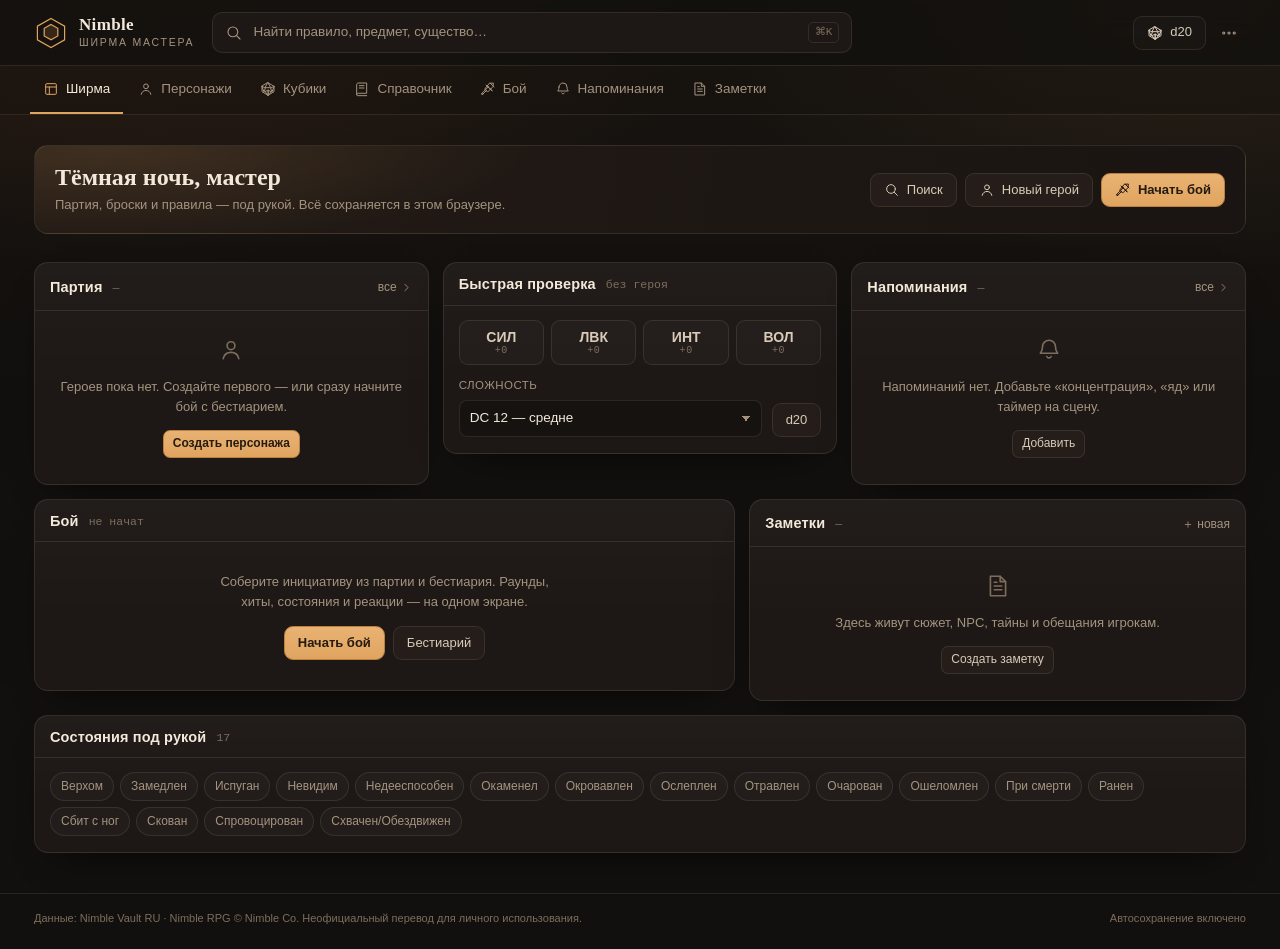
==== Nimble-Shirma.html @ 3bf415f1 "Ширма мастера Nimble: персонажи, кубики, справочник, бой, напоминания и заметки Справочник собран из" ====
<!DOCTYPE html>
<html lang="ru">
<head>
<meta charset="utf-8">
<meta name="viewport" content="width=device-width, initial-scale=1">
<title>Nimble — ширма мастера</title>
<meta name="description" content="Ширма мастера для Nimble RPG: персонажи, броски, справочник, бестиарий, трекер боя, напоминания и заметки.">
<style>:root {
  --bg: #12100e;
  --bg-2: #17130f;
  --panel: #1d1815;
  --panel-2: #241d19;
  --panel-3: #2b231e;
  --line: rgba(243, 223, 194, .10);
  --line-strong: rgba(243, 223, 194, .20);
  --ink: #f3e9da;
  --ink-2: #d9cbb8;
  --muted: #a4937f;
  --dim: #7d6d5c;
  --amber: #e0a45f;
  --amber-soft: #f0c38c;
  --amber-dim: rgba(224, 164, 95, .14);
  --ember: #c9683d;
  --green: #93b173;
  --red: #d96a5f;
  --blue: #83a9c9;
  --violet: #a990c9;
  --radius: 14px;
  --radius-sm: 9px;
  --shadow: 0 18px 40px -24px rgba(0, 0, 0, .9);
  --serif: "Iowan Old Style", "Palatino Linotype", Palatino, Georgia, "Times New Roman", serif;
  --sans: -apple-system, BlinkMacSystemFont, "Segoe UI", Roboto, "Helvetica Neue", Arial, sans-serif;
  --mono: "SF Mono", ui-monospace, Menlo, Consolas, monospace;
}

* { box-sizing: border-box; }
[hidden] { display: none !important; }
html { color-scheme: dark; }
body {
  margin: 0;
  min-height: 100vh;
  background:
    radial-gradient(1100px 600px at 12% -10%, rgba(201, 104, 61, .16), transparent 60%),
    radial-gradient(900px 500px at 92% 0%, rgba(224, 164, 95, .10), transparent 55%),
    linear-gradient(180deg, var(--bg-2), var(--bg) 40%);
  color: var(--ink);
  font: 15px/1.55 var(--sans);
  -webkit-font-smoothing: antialiased;
}
body::before {
  content: "";
  position: fixed;
  inset: 0;
  pointer-events: none;
  opacity: .35;
  background-image:
    repeating-linear-gradient(0deg, rgba(255, 255, 255, .014) 0 1px, transparent 1px 3px),
    repeating-linear-gradient(90deg, rgba(255, 255, 255, .010) 0 1px, transparent 1px 4px);
  z-index: 0;
}
.sprite { position: absolute; width: 0; height: 0; overflow: hidden; }
.ico { width: 18px; height: 18px; fill: none; stroke: currentColor; stroke-width: 1.5; stroke-linecap: round; stroke-linejoin: round; flex: 0 0 auto; }
svg.sprite { display: none; }

button, input, select, textarea { font: inherit; color: inherit; }
button { cursor: pointer; }
a { color: var(--amber-soft); }
::selection { background: rgba(224, 164, 95, .30); }
:focus-visible { outline: 2px solid var(--amber); outline-offset: 2px; }

.app { position: relative; z-index: 1; min-height: 100vh; display: flex; flex-direction: column; }

/* ---------- Top bar ---------- */
.topbar {
  position: sticky; top: 0; z-index: 40;
  display: flex; align-items: center; gap: 18px;
  padding: 12px clamp(14px, 3vw, 34px);
  background: rgba(18, 16, 14, .82);
  border-bottom: 1px solid var(--line);
  backdrop-filter: blur(14px);
}
.brand { display: flex; align-items: center; gap: 11px; min-width: 0; }
.brand-mark { width: 34px; height: 34px; color: var(--amber); flex: 0 0 auto; }
.brand-mark svg { width: 100%; height: 100%; fill: none; stroke: currentColor; stroke-width: 1.4; }
.brand-mark svg path:last-child { fill: rgba(224, 164, 95, .16); }
.brand-text { display: flex; flex-direction: column; line-height: 1.1; }
.brand-text strong { font: 600 17px/1 var(--serif); letter-spacing: .02em; }
.brand-text em { font-style: normal; font-size: 10.5px; letter-spacing: .17em; text-transform: uppercase; color: var(--muted); margin-top: 4px; }

.search-trigger {
  display: flex; align-items: center; gap: 10px;
  flex: 1 1 420px; max-width: 640px;
  padding: 9px 12px;
  background: var(--panel); border: 1px solid var(--line); border-radius: 10px;
  color: var(--muted); text-align: left;
  transition: border-color .16s, background .16s;
}
.search-trigger:hover { border-color: var(--line-strong); background: var(--panel-2); color: var(--ink-2); }
.search-trigger span { flex: 1; overflow: hidden; text-overflow: ellipsis; white-space: nowrap; font-size: 13.5px; }
.search-trigger kbd, .palette-input kbd {
  font: 11px/1 var(--mono); color: var(--dim);
  border: 1px solid var(--line); border-radius: 5px; padding: 4px 6px;
}
.top-actions { display: flex; align-items: center; gap: 6px; margin-left: auto; }

/* ---------- Tabs ---------- */
.tabs {
  display: flex; gap: 2px;
  padding: 0 clamp(10px, 3vw, 30px);
  border-bottom: 1px solid var(--line);
  background: rgba(23, 19, 15, .5);
  overflow-x: auto;
  scrollbar-width: none;
}
.tabs::-webkit-scrollbar { display: none; }
.tab {
  position: relative;
  display: inline-flex; align-items: center; gap: 7px;
  padding: 13px 13px 12px;
  background: none; border: 0; border-bottom: 2px solid transparent;
  color: var(--muted); font-size: 13.5px; white-space: nowrap;
}
.tab .ico { width: 16px; height: 16px; }
.tab:hover { color: var(--ink-2); }
.tab.is-active { color: var(--ink); border-bottom-color: var(--amber); }
.tab.is-active .ico { color: var(--amber); }
.tab-badge {
  min-width: 17px; height: 17px; padding: 0 5px;
  display: inline-grid; place-items: center;
  font: 10.5px/1 var(--mono); color: #22180f;
  background: var(--amber); border-radius: 999px;
}

/* ---------- Layout ---------- */
.view { flex: 1; width: 100%; max-width: 1480px; margin: 0 auto; padding: clamp(16px, 2.4vw, 30px) clamp(14px, 3vw, 34px) 40px; }
.page-head { display: flex; align-items: flex-end; gap: 18px; margin: 0 0 20px; flex-wrap: wrap; }
.page-head .eyebrow { font: 11px/1 var(--mono); letter-spacing: .16em; text-transform: uppercase; color: var(--amber); margin: 0 0 7px; }
.page-title { font: 600 clamp(24px, 3vw, 33px)/1.05 var(--serif); margin: 0; letter-spacing: -.01em; }
.page-sub { margin: 7px 0 0; color: var(--muted); font-size: 13.5px; max-width: 70ch; }
.head-actions { display: flex; gap: 8px; margin-left: auto; flex-wrap: wrap; }

.grid { display: grid; gap: 14px; }
.grid-12 { grid-template-columns: repeat(12, minmax(0, 1fr)); }
.col-3 { grid-column: span 3; }
.col-4 { grid-column: span 4; }
.col-5 { grid-column: span 5; }
.col-6 { grid-column: span 6; }
.col-7 { grid-column: span 7; }
.col-8 { grid-column: span 8; }
.col-12 { grid-column: span 12; }

.card {
  background: linear-gradient(180deg, rgba(255, 255, 255, .018), transparent 60%), var(--panel);
  border: 1px solid var(--line);
  border-radius: var(--radius);
  box-shadow: var(--shadow);
  min-width: 0;
}
.card-head { display: flex; align-items: center; gap: 10px; padding: 13px 15px 11px; border-bottom: 1px solid var(--line); }
.card-head h2, .card-head h3 { font: 600 14.5px/1.2 var(--sans); margin: 0; letter-spacing: .01em; }
.card-head .count { font: 11.5px/1 var(--mono); color: var(--dim); }
.card-body { padding: 14px 15px 16px; }
.card-link { margin-left: auto; background: none; border: 0; color: var(--muted); font-size: 12px; display: inline-flex; align-items: center; gap: 3px; padding: 2px 0; }
.card-link:hover { color: var(--amber); }
.card-link .ico { width: 13px; height: 13px; }
.card-flush .card-body { padding: 0; }

/* ---------- Buttons ---------- */
.btn {
  display: inline-flex; align-items: center; justify-content: center; gap: 7px;
  min-height: 34px; padding: 0 13px;
  background: var(--panel-2); border: 1px solid var(--line); border-radius: 9px;
  color: var(--ink-2); font-size: 13px; font-weight: 500;
  transition: background .15s, border-color .15s, color .15s, transform .08s;
}
.btn:hover { background: var(--panel-3); border-color: var(--line-strong); color: var(--ink); }
.btn:active { transform: translateY(1px); }
.btn .ico { width: 16px; height: 16px; }
.btn-primary { background: linear-gradient(180deg, #e9b273, var(--amber)); border-color: #b8813f; color: #241a10; font-weight: 600; }
.btn-primary:hover { background: linear-gradient(180deg, #f2c089, #e5aa65); color: #1d140c; }
.btn-ghost { background: transparent; }
.btn-quiet { background: rgba(255, 255, 255, .02); }
.btn-danger { color: #f0b3ad; border-color: rgba(217, 106, 95, .35); }
.btn-danger:hover { background: rgba(217, 106, 95, .12); }
.btn-sm { min-height: 28px; padding: 0 9px; font-size: 12px; border-radius: 7px; }
.btn-lg { min-height: 40px; padding: 0 18px; font-size: 14px; }
.icon-btn {
  width: 34px; height: 34px; display: inline-grid; place-items: center;
  background: transparent; border: 1px solid transparent; border-radius: 9px; color: var(--muted);
}
.icon-btn:hover { background: var(--panel-2); border-color: var(--line); color: var(--ink); }
.icon-btn.sm { width: 27px; height: 27px; }
.icon-btn.sm .ico { width: 14px; height: 14px; }
.icon-btn.danger:hover { color: var(--red); border-color: rgba(217, 106, 95, .3); }

/* ---------- Chips, tags ---------- */
.chips { display: flex; flex-wrap: wrap; gap: 6px; }
.chip {
  display: inline-flex; align-items: center; gap: 6px;
  min-height: 29px; padding: 0 10px;
  background: rgba(255, 255, 255, .022); border: 1px solid var(--line); border-radius: 999px;
  color: var(--muted); font-size: 12px; white-space: nowrap;
}
.chip:hover { color: var(--ink); border-color: var(--line-strong); }
.chip.is-active { background: var(--amber-dim); border-color: rgba(224, 164, 95, .45); color: var(--amber-soft); }
.chip .n { font: 10.5px/1 var(--mono); color: var(--dim); }
.chip.is-active .n { color: var(--amber); }
.tag {
  display: inline-flex; align-items: center; gap: 5px;
  padding: 2px 7px; border-radius: 6px;
  background: rgba(255, 255, 255, .035);
  border: 1px solid var(--line);
  font-size: 11px; color: var(--muted); white-space: nowrap;
}
.tag.amber { color: var(--amber-soft); border-color: rgba(224, 164, 95, .3); background: var(--amber-dim); }
.tag.red { color: #efb0a9; border-color: rgba(217, 106, 95, .3); background: rgba(217, 106, 95, .10); }
.tag.green { color: #c1d9a8; border-color: rgba(147, 177, 115, .3); background: rgba(147, 177, 115, .10); }
.tag.blue { color: #b0cbe2; border-color: rgba(131, 169, 201, .3); background: rgba(131, 169, 201, .10); }
.tag.violet { color: #cebde4; border-color: rgba(169, 144, 201, .3); background: rgba(169, 144, 201, .10); }

/* ---------- Forms ---------- */
.field { display: flex; flex-direction: column; gap: 5px; min-width: 0; }
.field > label, .field-label { font-size: 11.5px; letter-spacing: .04em; text-transform: uppercase; color: var(--muted); }
.input, input[type="text"], input[type="search"], input[type="number"], input[type="datetime-local"], select, textarea {
  width: 100%; min-height: 36px; padding: 7px 10px;
  background: rgba(0, 0, 0, .22); border: 1px solid var(--line); border-radius: 8px;
  color: var(--ink); font-size: 13.5px;
  transition: border-color .15s, background .15s;
}
textarea { min-height: 90px; resize: vertical; line-height: 1.5; }
input:hover, select:hover, textarea:hover { border-color: var(--line-strong); }
input:focus, select:focus, textarea:focus { outline: none; border-color: rgba(224, 164, 95, .55); background: rgba(0, 0, 0, .3); }
select { appearance: none; background-image: linear-gradient(45deg, transparent 50%, var(--muted) 50%), linear-gradient(135deg, var(--muted) 50%, transparent 50%); background-position: calc(100% - 15px) 15px, calc(100% - 10px) 15px; background-size: 5px 5px; background-repeat: no-repeat; padding-right: 28px; }
.field-row { display: flex; gap: 10px; flex-wrap: wrap; }
.field-row > .field { flex: 1 1 130px; }
.hint { font-size: 11.5px; color: var(--dim); margin: 4px 0 0; }
.check { display: inline-flex; align-items: center; gap: 8px; font-size: 13px; color: var(--ink-2); }
input[type="checkbox"] { width: 15px; height: 15px; accent-color: var(--amber); }
input[type="radio"] { accent-color: var(--amber); }

.searchbar { position: relative; display: flex; align-items: center; }
.searchbar .ico { position: absolute; left: 11px; color: var(--dim); width: 16px; height: 16px; pointer-events: none; }
.searchbar input { padding-left: 35px; }
.searchbar .clear { position: absolute; right: 6px; }

/* ---------- Dashboard ---------- */
.hero {
  position: relative; overflow: hidden;
  display: flex; align-items: center; gap: 20px; flex-wrap: wrap;
  padding: 18px 20px; margin-bottom: 14px;
  border: 1px solid var(--line); border-radius: var(--radius);
  background:
    radial-gradient(600px 140px at 6% 0%, rgba(224, 164, 95, .16), transparent 70%),
    linear-gradient(100deg, #221a15, #1a1512);
}
.hero h1 { font: 600 24px/1.1 var(--serif); margin: 0; }
.hero p { margin: 5px 0 0; color: var(--muted); font-size: 13px; }
.hero-actions { margin-left: auto; display: flex; gap: 8px; flex-wrap: wrap; }

.party-row { display: flex; align-items: center; gap: 11px; padding: 10px 15px; border-bottom: 1px solid var(--line); }
.party-row:last-child { border-bottom: 0; }
.avatar {
  width: 34px; height: 34px; flex: 0 0 auto; border-radius: 50%;
  display: grid; place-items: center;
  background: var(--panel-3); border: 1px solid var(--line);
  font: 600 13px/1 var(--serif); color: var(--amber-soft);
}
.party-main { flex: 1; min-width: 0; }
.party-name { display: flex; align-items: baseline; gap: 8px; font-size: 13.5px; }
.party-name b { font-weight: 600; overflow: hidden; text-overflow: ellipsis; white-space: nowrap; }
.party-name span { color: var(--dim); font-size: 11.5px; white-space: nowrap; }
.party-stats { display: flex; gap: 10px; align-items: center; margin-top: 5px; font: 11px/1 var(--mono); color: var(--muted); }
.hp-bar { position: relative; height: 6px; border-radius: 99px; background: rgba(255, 255, 255, .07); overflow: hidden; margin-top: 6px; }
.hp-fill { position: absolute; inset: 0 auto 0 0; background: linear-gradient(90deg, #7d9c5d, #a6c47f); border-radius: 99px; transition: width .3s; }
.hp-fill.warn { background: linear-gradient(90deg, #c08a3f, #e0a45f); }
.hp-fill.crit { background: linear-gradient(90deg, #a94b42, #d96a5f); }
.hp-fill.mana { background: linear-gradient(90deg, #4f7396, #83a9c9); }

.quick-rolls { display: grid; grid-template-columns: repeat(4, 1fr); gap: 7px; }
.qroll {
  display: flex; flex-direction: column; align-items: center; gap: 2px;
  padding: 9px 5px 8px; border-radius: 9px;
  background: rgba(255, 255, 255, .025); border: 1px solid var(--line);
  color: var(--ink-2);
}
.qroll:hover { border-color: rgba(224, 164, 95, .45); background: var(--amber-dim); color: var(--ink); }
.qroll b { font: 600 14px/1 var(--sans); }
.qroll span { font: 10px/1 var(--mono); color: var(--dim); letter-spacing: .06em; }

.dash-list { display: flex; flex-direction: column; }
.dash-item { display: flex; gap: 10px; align-items: flex-start; padding: 9px 15px; border-bottom: 1px solid var(--line); font-size: 13px; }
.dash-item:last-child { border-bottom: 0; }
.dash-item .dot { width: 5px; height: 5px; border-radius: 50%; background: var(--amber); margin-top: 8px; flex: 0 0 auto; }
.dash-item time { margin-left: auto; color: var(--dim); font: 10.5px/1.6 var(--mono); white-space: nowrap; }

/* ---------- Empty state ---------- */
.empty { text-align: center; padding: 26px 18px; color: var(--muted); }
.empty .ico { width: 26px; height: 26px; color: var(--dim); margin-bottom: 8px; }
.empty p { margin: 0 0 10px; font-size: 13px; }
.empty .btn { margin-top: 2px; }

/* ---------- Character cards ---------- */
.char-grid { display: grid; grid-template-columns: repeat(auto-fill, minmax(290px, 1fr)); gap: 14px; }
.char-card { position: relative; padding: 15px; }
.char-card .top { display: flex; gap: 11px; align-items: flex-start; }
.char-card h3 { margin: 0; font: 600 17px/1.15 var(--serif); }
.char-card .meta { color: var(--muted); font-size: 12px; margin-top: 3px; }
.char-card .res { display: flex; gap: 14px; margin-top: 12px; font-size: 11.5px; color: var(--muted); }
.char-card .res b { font: 600 15px/1 var(--mono); color: var(--ink); }
.char-card .char-note { margin: 9px 0 0; color: var(--dim); font-size: 11.5px; overflow: hidden; text-overflow: ellipsis; white-space: nowrap; }
.char-actions { display: flex; gap: 6px; margin-top: 12px; }

.stat-grid { display: grid; grid-template-columns: repeat(4, 1fr); gap: 8px; }
.stat {
  position: relative; padding: 9px 8px 8px; border-radius: 10px; text-align: center;
  background: rgba(255, 255, 255, .022); border: 1px solid var(--line);
}
.stat .k { font: 10.5px/1 var(--mono); letter-spacing: .1em; color: var(--dim); }
.stat .v { font: 600 21px/1.15 var(--mono); color: var(--ink); margin: 3px 0 2px; }
.stat .roll { font-size: 10px; color: var(--dim); }
button.stat { cursor: pointer; width: 100%; }
button.stat:hover { border-color: rgba(224, 164, 95, .45); background: var(--amber-dim); }

.sheet-grid { display: grid; grid-template-columns: 1.05fr .95fr; gap: 14px; align-items: start; }
.sheet-block { margin-bottom: 12px; }
.sheet-block:last-child { margin-bottom: 0; }
.sheet-h { display: flex; align-items: center; gap: 8px; margin: 0 0 8px; font: 600 13px/1.2 var(--sans); color: var(--ink-2); }
.sheet-h .line { flex: 1; height: 1px; background: var(--line); }

.skill-line { display: flex; align-items: center; gap: 8px; padding: 6px 8px; border-radius: 7px; font-size: 12.5px; }
.skill-line:hover { background: rgba(255, 255, 255, .03); }
.skill-line .nm { flex: 1; }
.skill-line .st { font: 10.5px/1 var(--mono); color: var(--dim); }
.skill-line .pts { font: 12px/1 var(--mono); color: var(--amber-soft); min-width: 18px; text-align: right; }
.skill-line button { background: none; border: 0; color: var(--muted); font-size: 12px; padding: 3px 5px; }

.track { display: flex; align-items: center; gap: 5px; }
.track .box { flex: 1; display: flex; gap: 4px; }
.pip { flex: 1; height: 22px; border-radius: 5px; border: 1px solid var(--line); background: rgba(255, 255, 255, .025); }
.pip.on { background: linear-gradient(180deg, #c98852, #a8663a); border-color: #8f542f; }
.pip.wound.on { background: linear-gradient(180deg, #d96a5f, #a94b42); border-color: #8c3b34; }
.pip.mana.on { background: linear-gradient(180deg, #83a9c9, #4f7396); border-color: #3e6280; }

.hp-edit { display: flex; align-items: center; gap: 6px; }
.hp-edit input { width: 74px; text-align: center; font-family: var(--mono); }
.hp-big { font: 600 30px/1 var(--mono); letter-spacing: -.02em; }
.hp-big small { font-size: 13px; color: var(--dim); }

.weapon-line { display: flex; align-items: center; gap: 8px; padding: 7px 0; border-bottom: 1px solid var(--line); font-size: 12.5px; }
.weapon-line:last-child { border-bottom: 0; }
.weapon-line .dmg { font: 12px/1 var(--mono); color: var(--amber-soft); white-space: nowrap; }
.weapon-line .nm { flex: 1; min-width: 0; overflow: hidden; text-overflow: ellipsis; white-space: nowrap; }

/* ---------- Dice ---------- */
.dice-layout { display: grid; grid-template-columns: 1.15fr .85fr; gap: 14px; align-items: start; }
.dice-tray { display: grid; grid-template-columns: repeat(5, 1fr); gap: 7px; }
.die-btn {
  padding: 11px 4px 9px; border-radius: 10px;
  background: rgba(255, 255, 255, .025); border: 1px solid var(--line);
  display: flex; flex-direction: column; align-items: center; gap: 3px;
}
.die-btn b { font: 600 16px/1 var(--mono); }
.die-btn span { font: 10px/1 var(--sans); color: var(--dim); }
.die-btn:hover { border-color: rgba(224, 164, 95, .5); background: var(--amber-dim); }
.die-btn.is-chosen { border-color: var(--amber); background: var(--amber-dim); color: var(--amber-soft); }

.dice-row { display: flex; gap: 10px; align-items: flex-end; flex-wrap: wrap; margin-top: 12px; }
.dice-row .field { flex: 0 1 90px; }
.dice-row .field.grow { flex: 1 1 180px; }
.adv-toggle { display: inline-flex; border: 1px solid var(--line); border-radius: 8px; overflow: hidden; }
.adv-toggle button { background: transparent; border: 0; padding: 8px 10px; color: var(--muted); font-size: 12px; }
.adv-toggle button + button { border-left: 1px solid var(--line); }
.adv-toggle button.on { background: var(--amber-dim); color: var(--amber-soft); }

.roll-result { margin-top: 14px; padding: 14px; border-radius: 11px; border: 1px solid var(--line); background: rgba(0, 0, 0, .18); }
.roll-result .total { font: 600 38px/1 var(--mono); letter-spacing: -.03em; }
.roll-result .total.crit { color: var(--amber); }
.roll-result .total.miss { color: var(--red); }
.roll-result .detail { color: var(--muted); font: 12px/1.6 var(--mono); margin-top: 6px; word-break: break-word; }
.roll-result .verdict { margin-top: 7px; font-size: 12.5px; }
.roll-result .verdict b { color: var(--amber-soft); }

.rolls { display: flex; flex-direction: column; }
.roll-item { display: flex; align-items: baseline; gap: 9px; padding: 8px 15px; border-bottom: 1px solid var(--line); font-size: 12.5px; }
.roll-item:last-child { border-bottom: 0; }
.roll-item .t { color: var(--dim); font: 10px/1.4 var(--mono); white-space: nowrap; }
.roll-item .lbl { flex: 1; min-width: 0; overflow: hidden; text-overflow: ellipsis; white-space: nowrap; color: var(--muted); }
.roll-item .val { font: 600 14px/1 var(--mono); color: var(--ink); }
.roll-item .val.crit { color: var(--amber); }

/* ---------- Reference ---------- */
.ref-layout { display: grid; grid-template-columns: 340px 1fr; gap: 14px; align-items: start; }
.ref-list { max-height: calc(100vh - 250px); overflow: auto; }
.ref-row {
  display: flex; gap: 9px; align-items: flex-start; width: 100%;
  padding: 10px 13px; border: 0; border-bottom: 1px solid var(--line);
  background: none; text-align: left;
}
.ref-row:hover { background: rgba(255, 255, 255, .03); }
.ref-row.is-active { background: var(--amber-dim); box-shadow: inset 2px 0 0 var(--amber); }
.ref-row .nm { font-size: 13px; color: var(--ink-2); line-height: 1.3; }
.ref-row .sub { font-size: 11px; color: var(--dim); margin-top: 3px; }
.ref-row .ty { margin-left: auto; font: 9.5px/1 var(--mono); letter-spacing: .08em; text-transform: uppercase; color: var(--dim); padding-top: 4px; white-space: nowrap; }

.entry h2 { font: 600 25px/1.12 var(--serif); margin: 0 0 4px; }
.entry .entry-meta { display: flex; flex-wrap: wrap; gap: 6px; margin: 0 0 13px; }
.entry .lede { color: var(--muted); font-size: 13px; margin: 0 0 12px; }
.entry h3 { font: 600 13px/1.2 var(--sans); margin: 17px 0 7px; color: var(--amber-soft); letter-spacing: .03em; }
.entry p { margin: 0 0 9px; font-size: 13.5px; color: var(--ink-2); }
.entry ul { margin: 0 0 10px; padding-left: 18px; font-size: 13.5px; color: var(--ink-2); }
.entry li { margin: 3px 0; }
.entry .kv { display: grid; grid-template-columns: 118px 1fr; gap: 5px 12px; font-size: 13px; }
.entry .kv dt { color: var(--dim); }
.entry .kv dd { margin: 0; }
.entry .action { padding: 9px 0; border-bottom: 1px dashed var(--line); font-size: 13px; }
.entry .action:last-child { border-bottom: 0; }
.entry .action b { color: var(--ink); }
.entry .action .d { color: var(--ink-2); }
.entry .statline { display: flex; flex-wrap: wrap; gap: 6px; margin-bottom: 12px; }
.entry .quote { padding: 9px 12px; border-left: 2px solid rgba(224, 164, 95, .45); background: rgba(224, 164, 95, .05); color: var(--ink-2); font-size: 12.5px; }

/* ---------- Combat ---------- */
.combat-toolbar { display: flex; align-items: center; gap: 10px; flex-wrap: wrap; padding: 12px 15px; border-bottom: 1px solid var(--line); }
.round { display: flex; align-items: baseline; gap: 7px; }
.round b { font: 600 20px/1 var(--mono); }
.round span { font: 10.5px/1 var(--mono); letter-spacing: .1em; text-transform: uppercase; color: var(--dim); }
.combat-list { display: flex; flex-direction: column; }
.combatant {
  position: relative; display: grid; grid-template-columns: 44px 1fr auto; gap: 12px;
  padding: 11px 15px; border-bottom: 1px solid var(--line);
}
.combatant:last-child { border-bottom: 0; }
.combatant.is-current { background: linear-gradient(90deg, rgba(224, 164, 95, .13), transparent 55%); box-shadow: inset 2px 0 0 var(--amber); }
.combatant.is-down { opacity: .55; }
.init {
  width: 40px; height: 40px; border-radius: 10px; display: grid; place-items: center;
  background: rgba(0, 0, 0, .25); border: 1px solid var(--line);
  font: 600 17px/1 var(--mono); color: var(--ink-2);
}
.is-current .init { background: var(--amber); border-color: #b8813f; color: #241a10; }
.cname { display: flex; align-items: center; gap: 7px; flex-wrap: wrap; font-size: 14px; }
.cname b { font-weight: 600; }
.cname .lvl { font: 10.5px/1 var(--mono); color: var(--dim); }
.cstats { display: flex; align-items: center; gap: 9px; margin-top: 3px; font: 11px/1 var(--mono); color: var(--muted); flex-wrap: wrap; }
.cstats .armor { color: var(--blue); }
.combatant .cbar { max-width: 290px; margin-top: 6px; }
.conds { display: flex; flex-wrap: wrap; gap: 4px; margin-top: 6px; }
.cond-chip {
  display: inline-flex; align-items: center; gap: 4px;
  padding: 2px 6px; border-radius: 5px; font-size: 10.5px;
  background: rgba(217, 106, 95, .14); border: 1px solid rgba(217, 106, 95, .25); color: #efb0a9;
  cursor: pointer;
}
.cond-chip:hover { background: rgba(217, 106, 95, .25); }
.cond-chip::after { content: "×"; opacity: .6; }
.cside { display: flex; flex-direction: column; align-items: flex-end; gap: 6px; }
.hp-quick { display: flex; align-items: center; gap: 4px; }
.hp-quick input { width: 58px; min-height: 30px; text-align: center; font-family: var(--mono); }
.actions-pips { display: flex; gap: 3px; }
.apip { width: 16px; height: 8px; border-radius: 3px; background: rgba(255, 255, 255, .08); border: 1px solid var(--line); }
.apip.on { background: var(--amber); border-color: #b8813f; }

.combat-empty { padding: 30px 20px; text-align: center; }
.combat-empty p { color: var(--muted); max-width: 46ch; margin: 0 auto 14px; font-size: 13px; }
.combat-setup { display: grid; grid-template-columns: 1fr 1fr; gap: 12px; }

/* ---------- Reminders ---------- */
.rem-layout { display: grid; grid-template-columns: 1.2fr .8fr; gap: 14px; align-items: start; }
.rem-list { display: flex; flex-direction: column; }
.reminder {
  display: flex; gap: 11px; align-items: flex-start;
  padding: 12px 15px; border-bottom: 1px solid var(--line);
}
.reminder:last-child { border-bottom: 0; }
.reminder.overdue { background: rgba(217, 106, 95, .06); }
.reminder.done { opacity: .45; }
.rem-check { width: 18px; height: 18px; margin-top: 2px; border: 1px solid var(--line-strong); border-radius: 5px; background: transparent; display: grid; place-items: center; flex: 0 0 auto; }
.rem-check:hover { border-color: var(--amber); }
.rem-check .ico { width: 11px; height: 11px; color: var(--amber); opacity: 0; }
.reminder.done .rem-check .ico { opacity: 1; }
.rem-main { flex: 1; min-width: 0; }
.rem-text { font-size: 13.5px; }
.reminder.done .rem-text { text-decoration: line-through; }
.rem-meta { display: flex; flex-wrap: wrap; gap: 6px; align-items: center; margin-top: 4px; font: 10.5px/1.4 var(--mono); color: var(--dim); }
.rem-time { color: var(--amber-soft); }
.rem-time.overdue { color: var(--red); }
.rem-actions { display: flex; gap: 2px; }
.rem-actions .icon-btn { width: 26px; height: 26px; }
.rem-actions .ico { width: 13px; height: 13px; }
.rem-form { display: flex; flex-direction: column; gap: 10px; }

/* ---------- Notes ---------- */
.notes-layout { display: grid; grid-template-columns: 300px 1fr; gap: 14px; align-items: start; }
.notes-side { display: flex; flex-direction: column; max-height: calc(100vh - 230px); }
.notes-search { padding: 10px 12px; border-bottom: 1px solid var(--line); }
.notes-list { overflow: auto; }
.note-item { display: block; width: 100%; text-align: left; padding: 10px 13px; border: 0; border-bottom: 1px solid var(--line); background: none; }
.note-item:hover { background: rgba(255, 255, 255, .03); }
.note-item.is-active { background: var(--amber-dim); box-shadow: inset 2px 0 0 var(--amber); }
.note-item b { display: block; font-size: 13px; font-weight: 600; color: var(--ink-2); overflow: hidden; text-overflow: ellipsis; white-space: nowrap; }
.note-item span { display: block; font-size: 11px; color: var(--dim); margin-top: 3px; overflow: hidden; text-overflow: ellipsis; white-space: nowrap; }
.note-item time { display: block; font: 10px/1.4 var(--mono); color: var(--dim); margin-top: 4px; }

.editor { display: flex; flex-direction: column; min-height: 440px; }
.editor-head { display: flex; gap: 8px; align-items: center; padding: 11px 13px; border-bottom: 1px solid var(--line); }
.editor-title { flex: 1; background: none; border: 0; font: 600 20px/1.2 var(--serif); color: var(--ink); padding: 2px 0; min-height: 30px; }
.editor-title:focus { outline: none; }
.editor-tools { display: flex; flex-wrap: wrap; gap: 2px; padding: 7px 9px; border-bottom: 1px solid var(--line); background: rgba(0, 0, 0, .14); }
.tool {
  min-width: 30px; height: 28px; padding: 0 7px; border-radius: 6px;
  background: transparent; border: 1px solid transparent; color: var(--muted);
  display: inline-grid; place-items: center; font-size: 12.5px;
}
.tool:hover { background: var(--panel-3); color: var(--ink); border-color: var(--line); }
.tool b, .tool i, .tool u { pointer-events: none; }
.tool-sep { width: 1px; height: 18px; background: var(--line); margin: 5px 4px; }
.note-body {
  flex: 1; min-height: 340px; padding: 16px 18px;
  font-size: 14px; line-height: 1.7; color: var(--ink-2);
  outline: none; overflow-wrap: break-word;
}
.note-body:empty::before { content: attr(data-placeholder); color: var(--dim); }
.note-body h1, .note-body h2, .note-body h3 { font-family: var(--serif); color: var(--ink); margin: .8em 0 .35em; line-height: 1.2; }
.note-body h1 { font-size: 24px; } .note-body h2 { font-size: 19px; } .note-body h3 { font-size: 16px; }
.note-body p { margin: 0 0 .65em; }
.note-body ul, .note-body ol { margin: 0 0 .8em; padding-left: 22px; }
.note-body blockquote { margin: .6em 0; padding: 6px 12px; border-left: 2px solid rgba(224, 164, 95, .5); background: rgba(224, 164, 95, .05); color: var(--muted); }
.note-body b, .note-body strong { color: var(--ink); }
.note-body a { color: var(--amber-soft); }
.editor-foot { display: flex; gap: 10px; align-items: center; padding: 8px 13px; border-top: 1px solid var(--line); font-size: 11px; color: var(--dim); }
.editor-foot .saved { margin-left: auto; color: var(--green); }

/* ---------- Drawer ---------- */
.drawer { position: fixed; inset: 0; z-index: 60; }
.drawer-scrim { position: absolute; inset: 0; background: rgba(8, 6, 5, .6); backdrop-filter: blur(2px); }
.drawer-panel {
  position: absolute; top: 0; right: 0; bottom: 0; width: min(560px, 94vw);
  background: var(--panel);
  border-left: 1px solid var(--line-strong);
  box-shadow: -30px 0 60px -30px #000;
  overflow: auto;
  animation: slideIn .22s ease;
}
@keyframes slideIn { from { transform: translateX(30px); opacity: .4; } to { transform: none; opacity: 1; } }
.drawer-body { padding: 24px 22px 40px; }
.drawer-close { position: sticky; top: 10px; margin-left: auto; display: grid; z-index: 2; background: var(--panel-2); }

/* ---------- Modal ---------- */
.modal-root { position: fixed; inset: 0; z-index: 70; display: grid; place-items: center; padding: 18px; }
.modal-scrim { position: absolute; inset: 0; background: rgba(8, 6, 5, .68); backdrop-filter: blur(3px); }
.modal {
  position: relative; width: min(720px, 96vw); max-height: 90vh; overflow: auto;
  background: var(--panel); border: 1px solid var(--line-strong); border-radius: 16px;
  box-shadow: 0 40px 90px -30px #000;
  animation: pop .18s ease;
}
.modal.wide { width: min(980px, 96vw); }
@keyframes pop { from { transform: translateY(8px) scale(.99); opacity: .5; } to { transform: none; opacity: 1; } }
.modal-head { display: flex; align-items: center; gap: 12px; padding: 16px 18px 13px; border-bottom: 1px solid var(--line); position: sticky; top: 0; background: var(--panel); z-index: 2; }
.modal-head h2 { margin: 0; font: 600 19px/1.2 var(--serif); }
.modal-head .icon-btn { margin-left: auto; }
.modal-body { padding: 16px 18px; }
.modal-foot { display: flex; gap: 8px; align-items: center; padding: 12px 18px; border-top: 1px solid var(--line); position: sticky; bottom: 0; background: var(--panel); }
.modal-foot .spacer { flex: 1; }

.steps { display: flex; gap: 6px; margin: 0 0 16px; }
.step { flex: 1; padding-top: 7px; border-top: 2px solid var(--line); font-size: 11px; color: var(--dim); }
.step.on { border-top-color: var(--amber); color: var(--amber-soft); }
.step.done { border-top-color: rgba(224, 164, 95, .45); color: var(--muted); }

.pick-grid { display: grid; grid-template-columns: repeat(auto-fill, minmax(155px, 1fr)); gap: 7px; }
.pick {
  padding: 9px 10px; border-radius: 9px; text-align: left;
  background: rgba(255, 255, 255, .02); border: 1px solid var(--line);
}
.pick:hover { border-color: var(--line-strong); }
.pick.is-active { border-color: var(--amber); background: var(--amber-dim); }
.pick b { display: block; font-size: 12.5px; font-weight: 600; }
.pick span { display: block; font-size: 10.5px; color: var(--dim); margin-top: 2px; }

.attr-assign { display: grid; grid-template-columns: repeat(4, 1fr); gap: 8px; }
.attr-box { padding: 9px; border: 1px solid var(--line); border-radius: 9px; text-align: center; background: rgba(255, 255, 255, .02); }
.attr-box .k { font: 10px/1 var(--mono); letter-spacing: .1em; color: var(--dim); }
.attr-box select { margin-top: 6px; text-align: center; font-family: var(--mono); font-size: 15px; }

/* ---------- Palette ---------- */
.palette { position: fixed; inset: 0; z-index: 80; display: flex; align-items: flex-start; justify-content: center; padding: 10vh 16px 16px; }
.palette-scrim { position: absolute; inset: 0; background: rgba(8, 6, 5, .68); backdrop-filter: blur(4px); }
.palette-box { position: relative; width: min(680px, 96vw); background: var(--panel); border: 1px solid var(--line-strong); border-radius: 14px; box-shadow: 0 40px 90px -30px #000; overflow: hidden; }
.palette-input { display: flex; align-items: center; gap: 10px; padding: 12px 14px; border-bottom: 1px solid var(--line); }
.palette-input .ico { color: var(--amber); }
.palette-input input { flex: 1; background: none; border: 0; min-height: 30px; font-size: 16px; padding: 0; }
.palette-input input:focus { outline: none; }
.palette-results { max-height: 54vh; overflow: auto; }
.p-result { display: flex; align-items: center; gap: 10px; width: 100%; padding: 10px 14px; border: 0; border-bottom: 1px solid var(--line); background: none; text-align: left; }
.p-result:hover, .p-result.is-active { background: var(--amber-dim); }
.p-result .nm { font-size: 13.5px; color: var(--ink-2); }
.p-result .nm mark { background: rgba(224, 164, 95, .28); color: var(--amber-soft); border-radius: 2px; padding: 0 1px; }
.p-result .sub { font-size: 10.5px; color: var(--dim); margin-top: 2px; }
.p-result .ty { margin-left: auto; font: 9.5px/1 var(--mono); letter-spacing: .08em; text-transform: uppercase; color: var(--dim); }
.palette-foot { display: flex; gap: 14px; padding: 7px 14px; border-top: 1px solid var(--line); font: 10px/1.4 var(--mono); color: var(--dim); }
.palette-empty { padding: 22px 16px; text-align: center; color: var(--muted); font-size: 12.5px; }

/* ---------- Menu ---------- */
.menu-wrap { position: relative; }
.menu {
  position: absolute; right: 0; top: calc(100% + 7px); width: 236px; z-index: 50;
  background: var(--panel-2); border: 1px solid var(--line-strong); border-radius: 11px;
  padding: 5px; box-shadow: 0 24px 50px -20px #000;
}
.menu button { display: block; width: 100%; text-align: left; padding: 8px 10px; border: 0; border-radius: 7px; background: none; font-size: 12.5px; color: var(--ink-2); }
.menu button:hover { background: rgba(255, 255, 255, .05); }
.menu button.danger { color: #efb0a9; }
.menu hr { border: 0; border-top: 1px solid var(--line); margin: 5px 3px; }
.menu-hint { margin: 6px 10px 5px; font-size: 10.5px; color: var(--dim); line-height: 1.4; }

/* ---------- Toasts ---------- */
.toasts { position: fixed; right: 16px; bottom: 16px; z-index: 90; display: flex; flex-direction: column; gap: 8px; max-width: min(360px, calc(100vw - 32px)); }
.toast {
  display: flex; gap: 9px; align-items: flex-start;
  padding: 10px 12px; border-radius: 10px;
  background: var(--panel-3); border: 1px solid var(--line-strong);
  box-shadow: 0 16px 36px -16px #000;
  font-size: 12.5px; color: var(--ink-2);
  animation: toastIn .2s ease;
}
@keyframes toastIn { from { transform: translateY(8px); opacity: 0; } to { transform: none; opacity: 1; } }
.toast .ico { color: var(--amber); margin-top: 1px; }
.toast b { color: var(--ink); }

/* ---------- Footer ---------- */
.footer { display: flex; gap: 14px; justify-content: space-between; flex-wrap: wrap; padding: 16px clamp(14px, 3vw, 34px) 22px; border-top: 1px solid var(--line); color: var(--dim); font-size: 11px; }

/* ---------- Utility ---------- */
.muted { color: var(--muted); }
.dim { color: var(--dim); }
.mono { font-family: var(--mono); }
.serif { font-family: var(--serif); }
.small { font-size: 11.5px; }
.right { text-align: right; }
.grow { flex: 1; }
.row { display: flex; gap: 8px; align-items: center; flex-wrap: wrap; }
.stack { display: flex; flex-direction: column; gap: 10px; }
.mt-8 { margin-top: 8px; } .mt-12 { margin-top: 12px; } .mt-16 { margin-top: 16px; }
.mb-0 { margin-bottom: 0; }
.nowrap { white-space: nowrap; }
.hidden { display: none !important; }
hr.sep { border: 0; border-top: 1px solid var(--line); margin: 14px 0; }
.subhead { display: flex; align-items: center; gap: 8px; margin: 0 0 9px; font: 600 12px/1.2 var(--sans); color: var(--muted); text-transform: uppercase; letter-spacing: .08em; }

/* ---------- Responsive ---------- */
@media (max-width: 1100px) {
  .col-3, .col-4, .col-5 { grid-column: span 6; }
  .col-7, .col-8 { grid-column: span 12; }
  .sheet-grid, .dice-layout, .rem-layout { grid-template-columns: 1fr; }
  .ref-layout { grid-template-columns: 290px 1fr; }
  .combat-setup { grid-template-columns: 1fr; }
}
@media (max-width: 820px) {
  .topbar { gap: 10px; flex-wrap: wrap; padding: 10px 14px; }
  .brand-text em { display: none; }
  .search-trigger { order: 3; flex: 1 1 100%; max-width: none; }
  .search-trigger kbd { display: none; }
  .tabs { padding: 0 6px; }
  .tab { padding: 11px 9px; font-size: 12.5px; }
  .tab span:not(.tab-badge) { display: none; }
  .tab .ico { width: 18px; height: 18px; }
  .tab.is-active span:not(.tab-badge) { display: inline; }
  .col-3, .col-4, .col-5, .col-6, .col-7, .col-8 { grid-column: span 12; }
  .ref-layout { grid-template-columns: 1fr; }
  .ref-list { max-height: 320px; }
  .notes-layout { grid-template-columns: 1fr; }
  .notes-side { max-height: 260px; }
  .quick-rolls { grid-template-columns: repeat(4, 1fr); }
  .dice-tray { grid-template-columns: repeat(5, 1fr); }
  .page-head { gap: 10px; }
  .head-actions { margin-left: 0; width: 100%; }
  .combatant { grid-template-columns: 38px 1fr; }
  .cside { grid-column: 2; flex-direction: row; align-items: center; justify-content: space-between; flex-wrap: wrap; }
  .combatant .cbar { max-width: none; }
  .footer { font-size: 10px; }
}
@media (max-width: 520px) {
  .brand-text strong { font-size: 15px; }
  .btn-lg { width: 100%; }
  .head-actions .btn { flex: 1; }
  .stat-grid { grid-template-columns: repeat(4, 1fr); }
  .stat .v { font-size: 18px; }
  .modal-root { padding: 8px; }
  .attr-assign { grid-template-columns: repeat(2, 1fr); }
  .dice-row .field { flex: 1 1 40%; }
}

@media print {
  body { background: #fff; color: #111; }
  body::before, .topbar, .tabs, .footer, .head-actions, .toasts { display: none !important; }
  .view { max-width: none; padding: 0; }
  .card { border-color: #bbb; box-shadow: none; break-inside: avoid; background: #fff; }
  .page-title, .card-head h2, .entry h2 { color: #111; }
}
</style>
</head>
<body>
<svg class="sprite" aria-hidden="true" focusable="false">
  <symbol id="i-screen" viewBox="0 0 24 24"><path d="M4 5.5A1.5 1.5 0 0 1 5.5 4h13A1.5 1.5 0 0 1 20 5.5v13a1.5 1.5 0 0 1-1.5 1.5h-13A1.5 1.5 0 0 1 4 18.5zM4 9h16M9.5 9v10" /></symbol>
  <symbol id="i-user" viewBox="0 0 24 24"><circle cx="12" cy="8" r="3.6" /><path d="M4.8 20c.7-3.7 3.6-5.8 7.2-5.8s6.5 2.1 7.2 5.8" /></symbol>
  <symbol id="i-d20" viewBox="0 0 24 24"><path d="M12 2.6 21 8v8l-9 5.4L3 16V8z" /><path d="m12 2.6 4 7.4H8zM3 8l5 2.6L6.4 16zM21 8l-5 2.6L17.6 16zM12 21.4V13.6l4.4 2.4zM12 21.4 7.6 16 12 13.6z" /></symbol>
  <symbol id="i-book" viewBox="0 0 24 24"><path d="M4 5.2C4 4 5 3 6.2 3H19v15.4H6.2C5 18.4 4 19.4 4 20.6zM4 20.6C4 21.5 5 22 6 22h13" /><path d="M8 7h7M8 10.5h7" /></symbol>
  <symbol id="i-swords" viewBox="0 0 24 24"><path d="m4 20 6-6M4 20H2.6v-1.4L13 8.2M14.6 3.4 20 3l-.4 5.4-8.2 8.2-4-4z" /><path d="m14 10 4 4M9.6 14.4l-4 4M4 20l-1.4-1.4" /><path d="m9 6 9 9M15 3l6 6" /></symbol>
  <symbol id="i-bell" viewBox="0 0 24 24"><path d="M6 9a6 6 0 1 1 12 0c0 4 1.6 5.4 2 6H4c.4-.6 2-2 2-6z" /><path d="M10 18a2.2 2.2 0 0 0 4 0" /></symbol>
  <symbol id="i-note" viewBox="0 0 24 24"><path d="M5 3h9l5 5v13H5z" /><path d="M14 3v5h5M8.5 12h7M8.5 15.5h7M8.5 8.5H11" /></symbol>
  <symbol id="i-search" viewBox="0 0 24 24"><circle cx="10.5" cy="10.5" r="6.5" /><path d="m15.4 15.4 4.6 4.6" /></symbol>
  <symbol id="i-plus" viewBox="0 0 24 24"><path d="M12 5v14M5 12h14" /></symbol>
  <symbol id="i-close" viewBox="0 0 24 24"><path d="m6 6 12 12M18 6 6 18" /></symbol>
  <symbol id="i-chevron" viewBox="0 0 24 24"><path d="m9 6 6 6-6 6" /></symbol>
  <symbol id="i-dots" viewBox="0 0 24 24"><circle cx="5" cy="12" r="1.4" /><circle cx="12" cy="12" r="1.4" /><circle cx="19" cy="12" r="1.4" /></symbol>
  <symbol id="i-trash" viewBox="0 0 24 24"><path d="M4 7h16M9 7V4h6v3M6 7l1 13h10l1-13M10 11v5M14 11v5" /></symbol>
  <symbol id="i-check" viewBox="0 0 24 24"><path d="m4 12.5 5 5L20 6.5" /></symbol>
  <symbol id="i-edit" viewBox="0 0 24 24"><path d="m4 20 4.5-1 10-10-3.5-3.5-10 10zM14 5l3.5 3.5" /></symbol>
  <symbol id="i-shield" viewBox="0 0 24 24"><path d="M12 3 20 6v6c0 5-3.6 7.9-8 9-4.4-1.1-8-4-8-9V6z" /></symbol>
  <symbol id="i-heart" viewBox="0 0 24 24"><path d="M12 20S4 14.6 4 9.4A4.4 4.4 0 0 1 12 6a4.4 4.4 0 0 1 8 3.4C20 14.6 12 20 12 20z" /></symbol>
  <symbol id="i-bolt" viewBox="0 0 24 24"><path d="m13 2-8 12h6l-1 8 9-13h-6z" /></symbol>
  <symbol id="i-menu" viewBox="0 0 24 24"><path d="M4 7h16M4 12h16M4 17h16" /></symbol>
</svg>

<div class="app">
  <header class="topbar">
    <div class="brand">
      <span class="brand-mark" aria-hidden="true">
        <svg viewBox="0 0 40 40"><path d="M20 3 36 12v16L20 37 4 28V12z" /><path d="m20 10 8 4.5v9L20 28l-8-4.5v-9z" /></svg>
      </span>
      <span class="brand-text">
        <strong>Nimble</strong>
        <em>ширма мастера</em>
      </span>
    </div>

    <button class="search-trigger" id="searchTrigger" type="button">
      <svg class="ico" aria-hidden="true"><use href="#i-search" /></svg>
      <span>Найти правило, предмет, существо…</span>
      <kbd>⌘K</kbd>
    </button>

    <div class="top-actions">
      <button class="btn btn-quiet" id="quickD20" type="button" title="Быстрый d20">
        <svg class="ico" aria-hidden="true"><use href="#i-d20" /></svg>
        <span>d20</span>
      </button>
      <div class="menu-wrap">
        <button class="icon-btn" id="dataMenuBtn" type="button" aria-label="Данные и настройки" aria-expanded="false">
          <svg class="ico" aria-hidden="true"><use href="#i-dots" /></svg>
        </button>
        <div class="menu" id="dataMenu" hidden>
          <button type="button" data-action="export">Экспорт всех данных</button>
          <button type="button" data-action="import">Импорт из файла</button>
          <button type="button" data-action="print">Печать ширмы</button>
          <hr>
          <button type="button" class="danger" data-action="reset">Сбросить всё</button>
          <p class="menu-hint">Данные хранятся только в этом браузере.</p>
        </div>
      </div>
    </div>
  </header>

  <nav class="tabs" id="tabs" aria-label="Разделы ширмы">
    <button class="tab is-active" data-tab="screen" type="button"><svg class="ico" aria-hidden="true"><use href="#i-screen" /></svg><span>Ширма</span></button>
    <button class="tab" data-tab="chars" type="button"><svg class="ico" aria-hidden="true"><use href="#i-user" /></svg><span>Персонажи</span></button>
    <button class="tab" data-tab="dice" type="button"><svg class="ico" aria-hidden="true"><use href="#i-d20" /></svg><span>Кубики</span></button>
    <button class="tab" data-tab="ref" type="button"><svg class="ico" aria-hidden="true"><use href="#i-book" /></svg><span>Справочник</span></button>
    <button class="tab" data-tab="combat" type="button"><svg class="ico" aria-hidden="true"><use href="#i-swords" /></svg><span>Бой</span><span class="tab-badge" id="combatBadge" hidden></span></button>
    <button class="tab" data-tab="reminders" type="button"><svg class="ico" aria-hidden="true"><use href="#i-bell" /></svg><span>Напоминания</span><span class="tab-badge" id="remBadge" hidden></span></button>
    <button class="tab" data-tab="notes" type="button"><svg class="ico" aria-hidden="true"><use href="#i-note" /></svg><span>Заметки</span></button>
  </nav>

  <main class="view" id="view"></main>

  <footer class="footer">
    <span>Данные: Nimble Vault RU · Nimble RPG © Nimble Co. Неофициальный перевод для личного использования.</span>
    <span id="saveState">Автосохранение включено</span>
  </footer>
</div>

<div class="drawer" id="drawer" hidden>
  <div class="drawer-scrim" data-close-drawer=""></div>
  <aside class="drawer-panel" role="dialog" aria-modal="true" aria-labelledby="drawerTitle">
    <button class="icon-btn drawer-close" type="button" aria-label="Закрыть" data-close-drawer=""><svg class="ico" aria-hidden="true"><use href="#i-close" /></svg></button>
    <div class="drawer-body" id="drawerBody"></div>
  </aside>
</div>

<div class="modal-root" id="modalRoot" hidden></div>

<div class="palette" id="palette" hidden>
  <div class="palette-scrim" data-close-palette=""></div>
  <div class="palette-box" role="dialog" aria-modal="true" aria-label="Поиск по ширме">
    <div class="palette-input">
      <svg class="ico" aria-hidden="true"><use href="#i-search" /></svg>
      <input id="paletteInput" type="search" aria-label="Поиск по ширме" placeholder="Правило, предмет, существо, заклинание, заметка…" autocomplete="off" spellcheck="false">
      <kbd>Esc</kbd>
    </div>
    <div class="palette-results" id="paletteResults"></div>
    <div class="palette-foot"><span>↑↓ — выбор</span><span>Enter — открыть</span><span>Esc — закрыть</span></div>
  </div>
</div>

<div class="toasts" id="toasts" aria-live="polite" aria-atomic="false"></div>

<input type="file" id="importFile" accept="application/json,.json" hidden>

<script>window.NIMBLE_DATA = Object.assign(window.NIMBLE_DATA || {}, {
 "meta": {
  "title": "Nimble",
  "subtitle": "Ширма мастера",
  "version": "2.0",
  "note": "Данные локализации Nimble Vault RU. Nimble RPG © Nimble Co. Неофициальный перевод для личного использования."
 },
 "stats": [
  {
   "id": "STR",
   "name": "Сила",
   "short": "СИЛ",
   "roll": "Сила",
   "desc": "Физическая мощь, выносливость и сопротивление урону."
  },
  {
   "id": "DEX",
   "name": "Ловкость",
   "short": "ЛВК",
   "roll": "Ловкость",
   "desc": "Ловкость, рефлексы и точность."
  },
  {
   "id": "INT",
   "name": "Интеллект",
   "short": "ИНТ",
   "roll": "Интеллект",
   "desc": "Знания, логика и колдовство."
  },
  {
   "id": "WIL",
   "name": "Воля",
   "short": "ВОЛ",
   "roll": "Воля",
   "desc": "Сила личности, смелость и мудрость."
  }
 ],
 "skills": [
  {
   "name": "Магия",
   "stat": "INT",
   "desc": "Магические явления, эффекты и предметы."
  },
  {
   "name": "Анализ",
   "stat": "INT",
   "desc": "Осмотр, дедукция, улики и механизмы."
  },
  {
   "name": "Точность",
   "stat": "DEX",
   "desc": "Замки, ловушки, механизмы, карманные кражи."
  },
  {
   "name": "Влияние",
   "stat": "WIL",
   "desc": "Убеждение, обман, торг и выступления."
  },
  {
   "name": "Проницательность",
   "stat": "WIL",
   "desc": "Мотивы, ложь и скрытые эмоции."
  },
  {
   "name": "Мощь",
   "stat": "STR",
   "desc": "Тяжести, преграды, лазание, плавание."
  },
  {
   "name": "Знания",
   "stat": "INT",
   "desc": "История, религии и народы."
  },
  {
   "name": "Природоведение",
   "stat": "WIL",
   "desc": "Выживание, следы, животные и растения."
  },
  {
   "name": "Восприятие",
   "stat": "WIL",
   "desc": "Скрытое, тайники и слежка."
  },
  {
   "name": "Скрытность",
   "stat": "DEX",
   "desc": "Прятаться и двигаться бесшумно."
  }
 ],
 "sizes": [],
 "dc": [
  {
   "name": "Легко",
   "value": "Сл 8",
   "desc": "Заметить крупного огра за маленьким кустом."
  },
  {
   "name": "Средне",
   "value": "Сл 12",
   "desc": "Найти тайную дверь за книжным шкафом."
  },
  {
   "name": "Сложно",
   "value": "Сл 15",
   "desc": "Успокоить раненого совомедведя в ловушке."
  },
  {
   "name": "Очень сложно",
   "value": "Сл 18",
   "desc": "Раскусить намерения обученного шпиона."
  },
  {
   "name": "Крайне сложно",
   "value": "Сл 20+",
   "desc": "Обезвредить древнюю легендарную ловушку."
  }
 ],
 "weaponProps": [],
 "rules": [
  {
   "name": "Атака",
   "cat": "Термины",
   "text": "Любое наступательное действие. Удар оружием, вредоносное заклинание, захват и т.д."
  },
  {
   "name": "Бесплатно",
   "cat": "Термины",
   "text": "Не тратит действие или другой ресурс (например, ману), если не указано иное."
  },
  {
   "name": "Внезапность",
   "cat": "Термины",
   "text": "Когда бой начинается до того, как все стороны осведомлены о сражении."
  },
  {
   "name": "Временные хиты",
   "cat": "Термины",
   "text": "Хиты, которые не восполняются."
  },
  {
   "name": "Движение X",
   "cat": "Термины",
   "text": "Переместись на указанное количество клеток."
  },
  {
   "name": "Дистанция X",
   "cat": "Термины",
   "text": "Дальние атаки совершаются с помехой, если ЛЮБОЙ враг стоит рядом. Дистанцию можно увеличить."
  },
  {
   "name": "Досягаемость X",
   "cat": "Термины",
   "text": "Зона в пределах X клеток вокруг персонажа; на твой выбор — куб или сфера."
  },
  {
   "name": "Заговор",
   "cat": "Термины",
   "text": "Базовое заклинание. Стоит 0 маны; его сила растёт с повышением уровня."
  },
  {
   "name": "к44, к66, к88",
   "cat": "Термины",
   "text": "Брось 2 одинаковые кости: левая — десятки, правая — единицы. Эти броски не могут промахнуться или выдать крит."
  },
  {
   "name": "КЛЮЧ",
   "cat": "Термины",
   "text": "Используй любую из своих ключевых характеристик."
  },
  {
   "name": "Концентрация",
   "cat": "Термины",
   "text": "Можно концентрироваться только на 1 эффекте одновременно. Спасбросок СИЛ Сл 10 при крите — иначе концентрация теряется."
  },
  {
   "name": "Конус X",
   "cat": "Термины",
   "text": "Начинается от персонажа и расходится на X клеток, достигая X клеток в ширину на дальнем конце."
  },
  {
   "name": "Лазание",
   "cat": "Термины",
   "text": "Существо со скоростью лазания перемещается по вертикальным поверхностям как по ровной земле."
  },
  {
   "name": "Линия X",
   "cat": "Термины",
   "text": "Прямая линия, тянущаяся на X клеток в одном направлении."
  },
  {
   "name": "Магическая фокусировка",
   "cat": "Термины",
   "text": "Можно использовать вместо свободной руки для колдовства."
  },
  {
   "name": "Мана",
   "cat": "Термины",
   "text": "Ресурс для колдовства. Подробнее о получении маны классами — в книге Героев."
  },
  {
   "name": "Ничей",
   "cat": "Термины",
   "text": "Никем не затронут, не надет и не удерживается."
  },
  {
   "name": "Обездвижен",
   "cat": "Термины",
   "text": "Аналог захвата; объекты обездвиживают, существа совершают захват."
  },
  {
   "name": "Отбрасывание X",
   "cat": "Термины",
   "text": "Принудительно передвинь существо на X клеток, игнорируя труднопроходимую местность. Другие существа или окружение могут остановить перемещение досрочно и нанести урон."
  },
  {
   "name": "Отвлечен",
   "cat": "Термины",
   "text": "Цель отвлечена, если рядом с ней стоит твой союзник, она спровоцирована твоим союзником или не видит тебя."
  },
  {
   "name": "Оценка",
   "cat": "Термины",
   "text": "Действие для стратегического анализа ситуации в бою."
  },
  {
   "name": "Очки навыков",
   "cat": "Термины",
   "text": "Трать их для повышения навыков. На 1-м уровне — 4, далее +1 за каждый уровень."
  },
  {
   "name": "Падение",
   "cat": "Термины",
   "text": "Получи 1d6 урона за каждые 10 футов (2 м) падения."
  },
  {
   "name": "Парализован, Оглушен, Без сознания",
   "cat": "Термины",
   "text": "Недееспособен. Ничего не можешь делать. Атаки по тебе совершаются с преимуществом, а попадания в ближнем бою — криты."
  },
  {
   "name": "Помеха X",
   "cat": "Термины",
   "text": "Брось X дополнительных костей и отбрось X наибольших."
  },
  {
   "name": "Поспешные атаки",
   "cat": "Термины",
   "text": "Атака более одного раза за ход налагает нарастающую помеху. (Пример: третья атака коротким мечом за ход — бросаешь 3d6 и берёшь наименьший результат.)"
  },
  {
   "name": "Преимущество X",
   "cat": "Термины",
   "text": "Брось X дополнительных костей и отбрось X наименьших (при равенстве убирай кости слева направо)."
  },
  {
   "name": "Привал / Безопасный Отдых",
   "cat": "Термины",
   "text": "Трата времени для восстановления части ресурсов."
  },
  {
   "name": "Ранение",
   "cat": "Термины",
   "text": "Мера того, насколько герой близок к смерти. Обычно 6 ранений — и ты мёртв."
  },
  {
   "name": "Раунд",
   "cat": "Термины",
   "text": "Отрезок боя, в течение которого каждый герой и враг получает возможность действовать."
  },
  {
   "name": "Скован",
   "cat": "Термины",
   "text": "Любое существо с ограниченными действиями или перемещением (например, ошеломлено, схвачено, сбито с ног, труднопроходимая местность)."
  },
  {
   "name": "Слепое зрение X",
   "cat": "Термины",
   "text": "Ты нормально ощущаешь существ и препятствия в пределах X клеток, игнорируя ослепление, тьму и невидимость."
  },
  {
   "name": "Сопротивление",
   "cat": "Термины",
   "text": "Получаешь половину урона."
  },
  {
   "name": "Союзник",
   "cat": "Термины",
   "text": "Дружественное существо, не ты сам."
  },
  {
   "name": "Столкновение",
   "cat": "Термины",
   "text": "Столкновение начинается с броска инициативы и заканчивается, когда бой прекращается."
  },
  {
   "name": "Телепортация",
   "cat": "Термины",
   "text": "Мгновенное перемещение. Не провоцирует атак по возможности."
  },
  {
   "name": "Тёмное зрение X",
   "cat": "Термины",
   "text": "Нормальное зрение в темноте на расстоянии до X клеток."
  },
  {
   "name": "Труднопроходимая местность",
   "cat": "Термины",
   "text": "Скорость снижена вдвое. (Пример: перемещение через клетку с врагом.)"
  },
  {
   "name": "Укрытие",
   "cat": "Термины",
   "text": "Частичное: входящие атаки получают помеху. Полное: цель невозможно выбрать."
  },
  {
   "name": "Уменьшение/Увеличение кости",
   "cat": "Термины",
   "text": "Используй кость на один размер меньше или больше (d4 » d6 » d8 » d10 » d12 » d20)."
  },
  {
   "name": "УРВ",
   "cat": "Термины",
   "text": "Подставь сюда уровень своего героя."
  },
  {
   "name": "Уязвимость",
   "cat": "Термины",
   "text": "Если существо уязвимо к типу урона, этот урон игнорирует его броню; если брони нет — урон удваивается."
  },
  {
   "name": "Характеристики",
   "cat": "Термины",
   "text": "Основные атрибуты персонажа."
  },
  {
   "name": "Ход",
   "cat": "Термины",
   "text": "Основной отрезок времени, отведённый отдельному герою или группе монстров для действий."
  },
  {
   "name": "Цель",
   "cat": "Термины",
   "text": "Выбранное существо или объект. Должно находиться в пределах дистанции/досягаемости и поддаваться обнаружению."
  },
  {
   "name": "Блага ночлега",
   "cat": "Отдых",
   "text": "Дополнительные расходы на роскошное жильё могут принести временную выгоду. К примеру: ускоренное восстановление, полезные контакты, дополнительные ресурсы или уникальные возможности. Конкретные блага зависят от качества жилья и потраченной суммы. Можно сделать бросок по таблице или наградить Малым, Большим или даже ЭПИЧЕСКИМ Благом в зависимости от того, сколько герои заплатили и где они отдыхают:\n\n Малое Благо: обычно стоит около 10 зм.\n Большое Благо: обычно стоит около 100 зм.\n• ЭПИЧЕСКОЕ Благо: обычно стоит около 1 000 зм.\n\nЭти Блага временные и действуют только до следующего Безопасного Отдыха. Корректируй стоимость и эффект под свою кампанию и уровень здоровья группы.\n\n| 1d8 | Временное Благо                                        |\n| ------- | ----------------------------------------------------- |\n| 1       | Восстанови 2 дополнительных Ранения                |\n| 2       | Получи УРВ временных Хитов                            |\n| 3       | Получи КЛЮЧ временных Костей Хитов                    |\n| 4       | +1 Скорость                                            |\n| 5       | Вдохновение (перебрось любую кость, однократно)        |\n| 6       | Преимущество против Страха/Очарования или другого эффекта |\n| 7       | Узнай важный слух                                      |\n| 8       | +КЛЮЧ маны                                             |"
  },
  {
   "name": "Богатство",
   "cat": "Снаряжение",
   "text": "Золото и валюта\nЗолото — универсальная награда, которая даёт героям свободу выбирать собственные поощрения. Часть золота уйдёт на необходимое — например, на ночлег, — но главная его ценность в том, что на него можно приобрести впечатляющие улучшения: оружие, доспехи, зелья, волшебные палочки или магические предметы.\n\nВалюта состоит из серебряных (см) и золотых монет (зм). 10 см = 1 зм. 1 см — это примерно стоимость скромной трапезы; 1 зм — роскошного пира. В большинстве маленьких городков можно найти снаряжение и предметы стоимостью до 50 зм. Для более ценных покупок придётся отправиться в крупный город или найти странствующего торговца.\n\nСколько золота?\nТаблица ниже показывает среднее количество золота, которое каждый герой обычно получает за уровень. Задание ради благородного дела или от бедного селянина может оплачиваться скромно (на один-два уровня ниже среднего), а задание от богатого аристократа с сомнительными мотивами — щедро (на один-два уровня выше среднего).\n\nЗолото за уровень\n| УРОВЕНЬ | ЗОЛОТО  |\n| ------- | ------- |\n| 1       | 25      |\n| 2       | 40      |\n| 3       | 80      |\n| 4       | 150     |\n| 5       | 280     |\n| 6       | 450     |\n| 7       | 750     |\n| 8       | 1 200   |\n| 9       | 2 000   |\n| 10      | 3 000   |\n| 11      | 5 000   |\n| 12      | 7 000   |\n| 13      | 10 000  |\n| 14      | 17 000  |\n| 15      | 25 000  |\n| 16      | 40 000  |\n| 17      | 60 000  |\n| 18      | 90 000  |\n| 19      | 130 000 |\n| 20      | 200 000 |\n\nПокупка магических предметов\nБольшинство искателей приключений могут накопить на необычные или редкие магические предметы, которые порой продаются в специализированных лавках крупных городов. Однако очень редкие или легендарные предметы, как правило, слишком дороги для покупки — их нужно добыть в приключениях.\n\nСлишком много золота?\nИзбыток золота несёт свои трудности и может привлечь нежелательное внимание:\n\n Громоздко. Много золота с собой не унесёшь — рано или поздно карманы и сумки переполнятся. Крупные суммы придётся везти караваном или кораблём и хранить в надёжном месте, пока ты в приключениях.\n Бандиты и воры. Карманники, разбойники и даже организованная преступность могут захотеть свою долю.\n Зависть. Конкуренты-авантюристы, «старые деньги» знати, обиженные бедняки, сборщики долгов и т.д.\n Коррупция. Чиновники, ищущие взятки, поддельные «возможности», подозрительные власти.\n Проклятия. Тайник с золотом или драгоценностями, проклятый тёмной магией, жадными духами или стражами сокровищ.\n Слава. Любители наживы, подхалимы, охотники за головами или военачальники — все захотят свою долю.\n Нуждающиеся. Обнищавшая деревня, общественные проекты, нищие, союзники в беде.\n Алчные монстры. Драконов и других могущественных существ привлекают золотые богатства."
  },
  {
   "name": "Волшебные палочки и цена",
   "cat": "Магия",
   "text": "Как и свитки заклинаний, волшебные палочки позволяют применять заклинания без маны и не требуют магических способностей. В отличие от свитков, палочки можно перезарядить и использовать повторно. Персонаж, владеющий палочками, может использовать палочку любой школы магии, потратив обычное количество действий.\n\nПерсонаж без владения палочками должен пройти проверку Магии со Сл 10+круг заклинания, чтобы успешно применить заклинание. Успех или провал — заряд расходуется. Типичные цены палочек:\n\n| КРУГ ЗАКЛИНАНИЯ | ЦЕНА           |\n| --------------- | ------------- |\n| Заговор         | 50 зм         |\n| Круг 1          | 175 зм        |\n| Круг 2          | 500 зм        |\n| Круг 3          | 1 500 зм      |\n| Круг 4          | 5 000 зм      |\n| Круг 5          | 15 000 зм     |\n| Круг 6          | 50 000 зм     |\n| Круг 7          | 125 000+ зм   |\n| Круг 8          | 375 000+ зм   |\n| Круг 9          | 1 000 000+ зм |"
  },
  {
   "name": "Действия героев",
   "cat": "Бой",
   "text": "В свой ход герои получают 3 действия, чтобы Атаковать, Перемещаться по полю боя, Колдовать и т.д. Как правило, любое одиночное действие в бою стоит 1 действие. Некоторые мощные заклинания или особые способности требуют больше времени и стоят больше действий.\n\nВсе 3 действия восстанавливаются в конце твоего хода, так что копить их незачем. Трать все в свой ход — в конце хода получишь их обратно!\n\nБесплатные действия.\nОни не стоят действий и не требуют ресурсов (например, маны), если не сказано иное. Герои могут выполнять простые задачи (открыть незапертую дверь, выкрикнуть короткую фразу, бросить предмет, прервать концентрацию и т.д.) бесплатно 1/ход.\n\n---\n\nАтака\nЗаклинание или способность, способные навредить врагу, считаются атакой. Брось кости, указанные в описании заклинания, оружия или способности, и нанеси столько урона, сколько выпало на костях. Однако если выпадет 1 — будет промах, и атака не окажет никакого эффекта. При атаках с несколькими костями кость слева называется Главной. Она определяет, попала атака или нет.\n\nВзрывные криты. Максимум на Главной кости — критическое попадание (крит). При крите брось Главную кость ещё раз и прибавь результат к итогу. Повторяй каждый раз, когда выпадает максимум — предела нет, кроме твоей удачи! Криты также игнорируют броню монстра (см. стр. 14).\n\nПоспешные атаки. Герой может атаковать больше одного раза за ход, но каждая дополнительная атака после первой — поспешная: за каждую такую атаку добавляется нарастающая помеха, что повышает шанс промаха и снижает средний урон последующих атак. Для способностей, требующих спасбросок (например, Захват), враги бросают с нарастающим преимуществом.\n\n---\n\nЗаклинание\nЧтобы произнести заклинание, у героя должна быть свободна 1 рука (или удерживаемая в руках магическая фокусировка), возможность говорить, а также может потребоваться мана. Стоимость заклинания в мане равна его кругу; заговоры не стоят маны (подробнее в «Заклинания» на стр. 44).\n\nУсиление заклинаний. Некоторые заклинания дают усиленный эффект за каждую дополнительную единицу маны. Герой может усилить заклинание только до того круга, который он открыл.\n\nДвижение\nПерсонаж может переместиться на расстояние до своей скорости (6 клеток, если не указано иное). Движение можно разбивать другими действиями, а герой может тратить несколько действий на Движение за один ход. На Труднопроходимой местности скорость уменьшается вдвое. Передвижение по поверхности, пригодной для лазания (деревья, скалы, некоторые здания и т.д.), считается Труднопроходимой местностью.\n\n---\n\nОценка\nОтличный способ проявить креативность и отыгрыш в бою. Выбери один из вариантов и сделай проверку навыка Сл 12, чтобы:\n Задать вопрос. О слабостях, способностях или ближайших планах врагов, об окружении, сюжете и т.д. Мастер должен ответить честно.\n Найти уязвимость. Увеличить следующий бросок Главной кости против цели на 1 в этом раунде.\n• Предвидеть опасность. Уменьшить все Главные кости, брошенные против тебя, на 1 в этом раунде.\n\nЗаметки об Оценке\nКакой навык использовать? Выбранный навык должен иметь смысл в данных обстоятельствах. Например, если ты рядом с врагом, можно использовать Мощь, чтобы найти уязвимость, но против далёкого врага это может не сработать. Или если хочешь узнать слабости элементаля, скорее всего подойдёт Магия.\nМонстры не дураки! Нельзя использовать Оценку с одним и тем же навыком больше одного раза за столкновение — враги адаптируются к твоей тактике. Придётся проявить изобретательность!"
  },
  {
   "name": "Дистанция и досягаемость",
   "cat": "Бой",
   "text": "Некоторые умения, оружие и заклинания имеют указанную Дистанцию или Досягаемость — она определяет, как далеко может находиться цель. Если ничего не указано, по умолчанию Досягаемость 1.\n\n Ближний бой. Если рядом с тобой есть враг, твои атаки Дальнего боя совершаются с помехой (атаки с Досягаемостью не затрагиваются).\n Дальняя дистанция. Ты можешь получить помеху 1, чтобы увеличить Дистанцию любой атаки Дальнего боя на +2 (максимум +6).\n\nАбстрактные расстояния\nПри желании можно использовать упрощённую систему расстояний. Используй Близко, Средне и Далеко. За одно перемещение со Средней дистанции можно переместиться на Близко или Далеко. По существам на расстоянии Близко можно бить с Досягаемостью/Дистанцией до 4; на Средней дистанции — до 6; дальше — Далеко. Как всегда, Мастер разрешает неоднозначные ситуации и определяет, какие существа попадают под действие умений с областью действия."
  },
  {
   "name": "Дополнительные правила",
   "cat": "Правила",
   "text": "Если твоя группа любит дополнительные тактические фишки, Мастер может разрешить попробовать некоторые из этих вариантов, чтобы добавить остроты в игру. Всегда можно опробовать правило одну сессию и решить, нравится ли оно, прежде чем принимать окончательно.\n\n---\n\nМультиклассирование\n Если Мастер хочет дать опытным игрокам больше свободы (и потенциально сломанные комбо!), при повышении уровня герой может выбрать любой класс. Например, Берсерк 4-го уровня при повышении может выбрать Командира и взять умения Командира 1-го уровня вместо умений Берсерка 5-го уровня. У него будет 4 Кости Хитов d12 и одна d10. Герой получает владение снаряжением всех своих классов, но использует спасброски с преимуществом/помехой того класса, который имеет наибольший уровень.\n\n«Сломанное» может быть веселым!\nПланирование, создание, оптимизация и «поломанные» билды класса — это и ЕСТЬ веселье для многих. Мастеру, возможно, придётся значительно усложнить игру, если мультиклассирование разрешено. Мастер также может наложить вето на особо мощные, неинтересные или неправдоподобные комбо ради сюжета и общего удовольствия за столом. Если это произошло — молодец! Твой герой оказался слишком могущественным для реальности.\n\n---\n\nМаленькие группы\nМастер и один герой могут играть с помощью напарника. Напарники — это Персонажи Мастера, которыми управляет игрок в бою и Мастер вне боя. У напарников 2 действия, и они всегда на 1 уровень ниже героя. Если главный герой погибает, напарника можно повысить на 1 уровень, и он наймёт собственного напарника, чтобы продолжить приключение! Мастер может разрешить одного-двух напарников и для группы из 2–3 героев.\n\n---\n\nБольшие группы\nСторонние приключения обычно сбалансированы для групп из 3–5 игроков. Играть очень большими группами (6–10+ героев) можно гораздо проще, ограничив действия каждого героя до 2 вместо 3. Никакой другой перебалансировки не требуется.\n\n---\n\nБыстрый отдых\nДля более героического и динамичного сюжета Безопасный Отдых может исцелять все Ранения.\n\n---\n\nКритическое лечение\nЛечение работает как бросок атаки. Максимум на кости — крит (бросок повторяется, как при критической атаке), 1 — провал лечения (примечание: этот вариант будет ВЕСЁЛЫМ для той группы, которой нравятся большие, драматичные и непредсказуемые моменты). При использовании этого варианта подумай об увеличении размера кости на один шаг (d4 » d6 » d8 » d10 » d12).\n\n---\n\nЯ был на высоте\nПолучение крита существом, забравшимся на высоту, может привести к падению. Мастер может потребовать разумный спасбросок СИЛ, а слабый персонаж (например, кобольд) может просто упасть автоматически.\n\n---\n\nМетание зелий\nЗелья работают как Дальнобойная атака (Дистанция 8). Зелье промахивается при 1; в остальных случаях лечит вполовину меньше — часть разбрызгивается и пропадает.\n\n---\n\nУдар лежачему\nПерсонаж, встающий из состояния Сбит с ног, позволяет соседним врагам совершить Атаку по возможности (как героям, так и монстрам).\n\n---\n\nПритворись мёртвым\nКогда Хиты героя падают до 0, он может попытаться притвориться мёртвым — упасть и сделать проверку Влияния (или другого навыка по ситуации).\n\n---\n\nВдохновение\nКогда герой делает что-то запоминающееся (отыгрывает яркий момент, смешит всех, промахивается несколько раз подряд или иным образом проявляет себя), Мастер может дать Вдохновение: возможность перебросить любую одну кость. Вдохновение пропадает после Безопасного Отдыха.\n\n---\n\nОтступление\nМир опасен, и некоторые бои невозможно выиграть. Любой герой может объявить отступление в свой ход. Если группа согласна — и нет сюжетной причины, мешающей побегу (например, герои пойманы в сети и окружены стаей гадких кобольдов) — Мастер позволяет им бежать.\n\nКаждый герой описывает свой побег (заклинание, использует снаряжение или проверку навыка). Возможны последствия: получение урона, Ранение или провал задания. Если побег особенно изобретателен, Мастер может позволить группе уйти без последствий. В конце концов, позор отступления — уже достаточное наказание!\n\n---\n\nДругие ключевые характеристики\nИгроки могут поменять Ключевую или Второстепенную характеристику класса, если это имеет смысл (например, ЛВК и ВОЛ для Мошенника).\n\n---\n\nСложные персонажи\nМастер может разрешить героям выбрать 2 предыстории и/или бонуса происхождения.\n\n---\n\nНестандартные кости оружия\nДля больших костей урона оружия можно использовать кости другого размера, если их сумма равна исходной. Например: глефа с 1d10 может стать 1d4+1d6 или 1d6+1d4 (первая кость считается Главной)."
  },
  {
   "name": "Затишье",
   "cat": "Отдых",
   "text": "Затишье\n\nВремя, когда герои не заняты приключениями, называется Затишьем. Ты можешь использовать это время, чтобы восстановиться после приключений и заняться другими делами. Не каждый момент Затишья обязательно описывать или отыгрывать. При желании большую часть такого времени можно пропустить, чтобы вернуться к приключениям. Примеры занятий:\n• Переобучение. Потрать время, чтобы изменить выбранные способности, особенности — или, если это уместно по сюжету, даже подкласс.\n• Сбор сведений. Встречайся с Персонажами Мастера, узнавай новости, собирай слухи и подсказки о заданиях.\n• Личные цели. Добивайся целей из своей предыстории или выполняй другие, более мелкие задания, которые ты выбрал.\n• Покупай и продавай. Приобретай новое снаряжение и продавай сокровища, собранные в приключениях.\n• Выступай. Играй музыку, рассказывай истории, участвуй в соревнованиях или выступай на публике, чтобы заработать золото или славу.\n• Создавай предметы. Изготавливай оружие, доспехи или простые вещи из имеющихся материалов.\n• Общайся. Создавай союзы, заводи новых друзей или новых врагов.\n• Инвестируй. Вкладывай золото в бизнес или торговлю ради прибыли.\n• Наставляй. Научи другого героя или Персонажа Мастера какому-нибудь навыку или умению.\n• Исследуй. Расследуй тайны, изучай древние тексты или раскрывай скрытые знания.\n• Служи. Оказывай помощь покровителю или божеству в обмен на услугу, или займись благотворительностью.\n• Строй. Создай базу, открой бизнес, изготовь осадное оружие или построй всё, что только сможешь представить (разумеется, с учётом возможностей Мастера и сеттинга)."
  },
  {
   "name": "Захват",
   "cat": "Бой",
   "text": "Ты можешь попытаться схватить другое существо, если находишься в пределах Досягаемости и у тебя свободна хотя бы 1 рука (или есть другой способ схватить). Если цель проваливает спасбросок СИЛ или ЛВК (Сл 10 + твой модификатор СИЛ или ЛВК):\n\n\tтвоего размера или меньше — Схвачена.\n\tкрупнее тебя — ты получаешь состояние Верхом.\n\nПринудительное перемещение (оттолкнуть схватившего), недееспособность или трата действия на успешный спасбросок СИЛ или ЛВК прекращают захват.\n\nОбездвижен\nРаботает как Схвачен, но накладывается предметами (например, цепями, верёвкой, корнями) и игнорирует ограничения по размеру. Также прекращается любым логичным способом — например, взломом замка или перерезанием/сжиганием верёвки."
  },
  {
   "name": "Измерение пространства",
   "cat": "Бой",
   "text": "За столом скорость важнее точности — не заставляй других ждать, «примерно» вполне достаточно! Однако если твоя группа предпочитает точные правила, а не быстрые приближения, используй опции ниже как ориентир.\n\nДиагональные клетки\nСчитать диагональные клетки соседними — допущение по умолчанию, потому что это проще и быстрее (хотя может приводить к «странностям» с расстояниями). Вместо этого можно не считать диагонали соседними вовсе или считать соседней каждую вторую диагональ (сложнее, но хороший баланс).\n\nРешать твоей группе, но что доступно героям (перемещение или атаки по диагонали), доступно и монстрам.\n\nКонусы и линии\nДля конуса: начни от персонажа и продли на X клеток вперёд. Конус может быть шириной до X клеток на дальнем крае (можно уже, но не шире).\n\nДля линии: начни от персонажа, продли область на X клеток в одном направлении (можно короче, но не длиннее), ширина — 1 клетка. Если клетка покрыта хотя бы наполовину конусом или линией, она попадает под эффект."
  },
  {
   "name": "Колдовство",
   "cat": "Магия",
   "text": "Мана\nМогущественные заклинания определённого круга требуют маны — частицы жизненной силы заклинателя — для подпитки. Стоимость маны заклинания равна его кругу. Подробнее о получении маны разными классами — в книге Героев. Заговоры не требуют маны.\n\nУсиление\nТы можешь потратить дополнительную ману на заклинания (до уровня круга, который тебе доступен), чтобы усилить их за каждую потраченную единицу маны.\n\nНесколько целей / Область действия\nАтаки по нескольким целям или по области действия следуют особым правилам для ускорения игры: они не промахиваются и не считаются критическими, а один бросок применяется ко всем целям. (Игнорируй преимущество/помеху от состояний отдельных целей — например, Ослеплен или Схвачен — но все, что даёт тебе преимущество/помеху, применяется к твоему броску как обычно.)\n\nЗаклинания со спасброском\nСложность спасброска героя обычно равна 10+КЛЮЧ.\n\nДистанция и Досягаемость\nКак и оружие, заклинания с Дистанцией могут поразить существ на расстоянии, но применяются с помехой, если в соседней клетке есть враг. Добавь 1 кость помехи, чтобы получить +2 к Дистанции (макс. +6). Заклинания с Досягаемостью так не работают и применяются как обычно, даже в ближнем бою.\n\nШколы магии\nСуществует 6 основных школ магии. У каждой школы есть базовые заклинания — заговоры — и 9 кругов всё более мощных заклинаний, которые открываются по мере роста уровня героев. Герои могут использовать любое заклинание из известных школ в пределах открытых кругов.\n\n Заклинания огня. Наносят высокий стабильный урон на средней дистанции. Некоторые заклинания Огня накладывают состояние Тлеющий и получают дополнительные разрушительные эффекты против Тлеющих врагов.\n Заклинания льда. Наносят средний урон на дальней дистанции с упором на контроль поля боя и защиту заклинателя. Некоторые заклинания Льда имеют дополнительные эффекты против Скованных целей.\n Заклинания молнии. Наносят высокий урон на дальней дистанции с упором на телепортацию по полю боя и использование металлического снаряжения существ. Однако некоторые заклинания Молнии могут не найти заземления и ударить самого заклинателя.\n Некротические заклинания. Призывают жутких приспешников, манипулируют целями и ловят их в ловушки. Некоторые рискованные некротические заклинания охотятся на раненых существ, высасывая их жизненную силу, — но часто не отличают друга от врага.\n Заклинания сияния. Уничтожают нечестивых, трусливых и тех, кто осмелился навредить тебе или союзникам. Одинаково эффективны на расстоянии и в ближнем бою. В том числе заклинания защищают, залечивают раны и даже воскрешают существ!\n Заклинания ветра. Помогают перемещать союзников и врагов по полю боя. Рассекают и режут целые группы врагов и наносят жестокий дополнительный урон при критическом попадании.\n\nТайные заклинания\nНекоторые заклинания были сокрыты или утеряны на протяжении веков. Слишком опасные для широкого круга или по иным причинам, они иногда попадаются искателям приключений (или вырываются из мёртвых рук побеждённого Лича)."
  },
  {
   "name": "Конвертация из 5e",
   "cat": "Правила",
   "text": "Приключения\nЛюбое приключение, совместимое с 5e, можно проводить прямо из книги без дополнительной подготовки и с минимальными изменениями. Для навыков, спасбросков и состояний, которые были объединены или изменены, просто используй обновлённое название.\n\nСпасброски\nСпасбросок ТЕЛ → Спасбросок СИЛ\nСпасбросок МДР/ХАР → Спасбросок ВОЛ\n\nПроверки навыков\nУход за животными/Природа/Выживание → Природа\nАтлетика → Мощь\nОбман/Убеждение/Выступление → Влияние\nИстория/Религия → Знания\nРасследование/Медицина → Анализ\nЛовкость рук/Акробатика → Сноровка\n\nСостояния\nПарализован, Оглушен, Без сознания → Недееспособен\n\nМонстры\nЛюбой статблок монстра из 5e можно использовать в Nimble с минимальными правками на ходу. Проводи их как написано: движение, действие, бонусное действие и т.д.; просто замени КД на броню и бросай их кости урона для атак.\n\n Атаки монстров. Промахиваются, попадают и критуют так же, как герои.\n Броня монстров. Монстры из 5e с КД 14–17 имеют Среднюю броню, меньше — без брони, больше — Тяжёлая.\n\nО броне\nБаланс столкновений в Nimble гораздо более гибкий, чем в других играх. Мастер может свободно повышать или понижать броню, не ломая баланс. Если у слишком многих монстров одинаковый КД, Мастер может повысить/понизить их броню для разнообразия. Без брони — основная масса монстров (~60%), Средняя — нечасто (~30% за сессию), Тяжёлая — редкость (~10%).\n\nЛегендарные монстры 5e\nЛегендарные монстры Nimble проще в управлении и дают более динамичный опыт, но монстрами из 5e тоже можно управлять! Замени КД на броню и бросай кости урона для атак. Они действуют 1 раз/раунд (используя для этого Действия Логова/Легендарные действия так, как это принято в 5e).\n\nОпциональные правки\n Спасброски монстров. Для упрощения бросай d20 без бонусов. Если монстр заметно Сильный/Хилый, Быстрый/Медлительный или Умный/Глупый — дай ему преимущество или помеху на спасброски СИЛ, ЛВК, ВОЛ или ИНТ. Легендарные монстры могут иметь преимущество на несколько или на все спасброски.\n Свобода действий. Когда монстр лишает героя свободы действий (Недееспособен, парализован, окаменел или оглушен), подумай о состоянии Ошеломлен (−1 действие на 1 раунд).\n\nЗаклинания 5e\nБольшинство заклинаний 5e легко использовать в Nimble без изменений. Хотя боевые заклинания 5e не рекомендуются, уникальные прикладные заклинания могут разнообразить игру. Руководствуйся здравым смыслом, но вот основные правила:\n\n Уровень заклинания = стоимость в мане. Дистанция в Nimble короче (обычно максимум 16 клеток / 80 футов (24 м)).\n Заговоры, бонусные действия, реакции или другие простые заклинания без урона стоят 1 Действие; прочие заклинания с уровнем стоят 2 Действия, крупные заклинания области, которые можно применять на расстоянии, стоят 3 Действия.\n\nМагические предметы 5e\nДля предметов, меняющих характеристики, просто используй модификатор характеристики.\n\nПояс силы великана\nПока вы носите этот пояс, ваше значение Силы становится 21. -> Пока вы носите этот пояс, ваша Сила равна 5.\n\nРасы и классы 5e\n Раса и предыстория: Выбери происхождение и предысторию Nimble и обыграй их как угодно.\n Классы: Для лучшего опыта рекомендуется использовать класс Nimble; однако можно использовать любой класс из 5e. Просто подставь правила атак и брони Nimble. Не пытайся смешивать заклинания, черты или другие опции из 5e и Nimble — придерживайся одной системы. Подробнее — в буклете Nimble 5e.\n\nПроверки навыков монстров\nЕсли когда-нибудь нужна встречная проверка навыка, а у монстров Nimble нет навыков или характеристик, можно бросить дополнительную кость в зависимости от способностей существа и добавить её к проверке:\n\n Без бонуса или +1d4. Монстр не обучен или средне владеет навыком.\n +1d6–1d10. Монстр обучен или очень хорош в навыке.\n• +1d12–1d20. Монстр мирового класса или обладает легендарными способностями в навыке."
  },
  {
   "name": "Конструктор легендарных монстров",
   "cat": "Монстры",
   "text": "| Уровень<br>группы | Хиты<br>Средняя броня | Хиты<br>Тяжёлая броня | Хиты<br>Посл. рубеж | Сл<br>спасброска | Урон атаки<br>Малый | Урон атаки<br>Большой |\n| :---------------: | :--------------: | :---------------: | :-----------------: | :--------------: | :-----------------: | :-------------------: |\n|         1         |        50        |        35         |         10          |        10        |          8          |          16           |\n|         2         |        75        |        55         |         20          |        11        |          9          |          18           |\n|         3         |       100        |        75         |         30          |        11        |         10          |          20           |\n|         4         |       125        |        95         |         40          |        12        |         11          |          22           |\n|         5         |       150        |        115        |         50          |        12        |         12          |          24           |\n|         6         |       175        |        135        |         60          |        13        |         13          |          26           |\n|         7         |       200        |        155        |         70          |        13        |         14          |          28           |\n|         8         |       225        |        175        |         80          |        14        |         15          |          30           |\n|         9         |       250        |        195        |         90          |        14        |         16          |          32           |\n|        10         |       275        |        215        |         100         |        15        |         17          |          34           |\n|        11         |       300        |        235        |         110         |        15        |         18          |          36           |\n|        12         |       325        |        255        |         120         |        16        |         19          |          38           |\n|        13         |       350        |        275        |         130         |        16        |         20          |          40           |\n|        14         |       375        |        295        |         140         |        17        |         21          |          42           |\n|        15         |       400        |        315        |         150         |        17        |         22          |          44           |\n|        16         |       425        |        335        |         160         |        18        |         23          |          46           |\n|        17         |       450        |        355        |         170         |        18        |         24          |          48           |\n|        18         |       475        |        375        |         180         |        19        |         25          |          50           |\n|        19         |       500        |        395        |         190         |        19        |         26          |          52           |\n|        20         |       525        |        415        |         200         |        20        |         27          |          54           |\n\n---\n\nЛегендарные монстры сбалансированы так, чтобы бой длился достаточно — каждый герой успеет сделать что-то крутое, но не затянется (примерно 15 ходов героев до Последнего рубежа и ещё 2–4 хода после). У легендарного монстра обычно 2 действия на выбор: одно с перемещением (или другим полезным эффектом) и малым уроном, другое — с большим уроном, если монстр уже на месте (но ты всегда можешь это изменить!).\n\nХороший легендарный монстр ощущается почти как головоломка. У него должны быть способности, которые герои должны разгадать — как лучше противостоять, перемещаться и работать в команде. Хороший монстр — это не только статы; однако следующие значения помогут при создании собственных легендарных монстров. В отличие от обычных столкновений, все числа здесь привязаны к уровню группы и не зависят от количества героев.\n\nДля более лёгкого столкновения бери статы на 1–2 уровня ниже; для более сложного — на 1–2 уровня выше. У легендарных монстров обычно как минимум средняя броня; если монстр без брони — убедись, что у него есть другая защитная способность."
  },
  {
   "name": "Конструктор монстров",
   "cat": "Монстры",
   "text": "| Уровень<br>монстра | Хиты<br>Без брони | Хиты<br>Средняя броня | Хиты<br>Тяжёлая броня | Урон<br>за раунд | Атака<br>Примеры костей | Сл<br>спасброска | ПО<br>Эквив. |\n| :----------------: | :---------------: | :--------------: | :---------------: | :--------------: | :---------------------: | :--------------: | :----------: |\n|      1/4       |        12         |        9         |         7         |        3         |          1d4+1          |        9         |     1/8      |\n|      1/3       |        15         |        11        |         8         |        5         |          1d6+2          |        9         |     1/4      |\n|      1/2       |        18         |        15        |        11         |        7         |          1d6+3          |        10        |     1/4      |\n|       1        |        26         |        20        |        16         |        11        |  2d8+2 или (2x) 1d8+1   |        10        |     1/2      |\n|       2        |        34         |        27        |        20         |        13        |  2d8+4 или (2x) 1d8+3   |        11        |      1       |\n|       3        |        41         |        33        |        25         |        15        |  2d8+6 или (2x) 1d8+4   |        11        |      1       |\n|       4        |        49         |        39        |        29         |        18        |  2d8+9 или (2x) 1d8+5   |        12        |      2       |\n|       5        |        58         |        46        |        35         |        19        |  2d8+10 или (2x) 1d8+6  |        12        |      2       |\n|       6        |        68         |        54        |        41         |        21        |  2d8+12 или (2x) 1d8+7  |        13        |      3       |\n|       7        |        79         |        63        |        47         |        24        |  3d8+10 или (2x) 2d8+4  |        13        |      3       |\n|       8        |        91         |        73        |        55         |        26        |  3d8+12 или (2x) 2d8+5  |        14        |      4       |\n|       9        |        104        |        83        |        62         |        28        |  4d8+10 или (2x) 2d8+6  |        14        |      4       |\n|       10       |        118        |        94        |        71         |        30        |  4d8+12 или (2x) 2d8+7  |        15        |      5       |\n|       11       |        133        |       106        |        80         |        33        |  5d8+11 или (2x) 3d8+3  |        15        |      6       |\n|       12       |        149        |       119        |        89         |        35        |  5d8+13 или (2x) 3d8+4  |        16        |      7       |\n|       13       |        166        |       132        |        100        |        38        |  6d8+11 или (2x) 3d8+6  |        16        |      8       |\n|       14       |        184        |       147        |        110        |        40        |  6d8+13 или (2x) 3d8+7  |        17        |      9       |\n|       15       |        203        |       162        |        122        |        43        |  7d8+11 или (2x) 3d8+8  |        17        |      9       |\n|       16       |        223        |       178        |        134        |        45        |  7d8+13 или (2x) 4d8+5  |        18        |      10      |\n|       17       |        244        |       195        |        146        |        48        |  8d8+12 или (2x) 4d8+6  |        18        |      11      |\n|       18       |        266        |       213        |        160        |        50        |  8d8+14 или (2x) 4d8+7  |        19        |      12      |\n|       19       |        289        |       231        |        173        |        52        |  9d8+12 или (2x) 4d8+8  |        19        |      13      |\n|       20       |        313        |       250        |        189        |        54        |  9d8+13 или (2x) 4d8+9  |        20        |      14      |\n\n---\n\nЧтобы создать собственного монстра, используй таблицу выше. Можно комбинировать значения из разных строк. За каждую особую способность (например, «Неееет!» у кобольда) снижай хиты или урон на 1 строку либо считай монстра на 1 строку сильнее.\n\nПример\nХочешь создать «стеклянную пушку» — мага или убийцу? Возьми урон на 1–5 строк выше, а хиты — на столько же строк ниже. Маг 5-го уровня может иметь 34 хита и наносить 26 урона за раунд. Если добавить ему телепортацию, он будет по силе как монстр 6-го уровня. Для стойкого, защитного существа — снижай урон и повышай хиты/броню.\n\nКакой размер кости использовать?\nПо умолчанию бери d8 — сбалансированный шанс попасть, промахнуться и выбросить крит. Подойдёт любой размер, если суммарный урон за раунд остаётся в рамках таблицы. Тематические ориентиры:\n• d4: Нежить (медленная, с БОЛЬШИМ бонусом к урону).\n• d6: Гоблины (мелкие, хаотичные, часто мажут или критуют).\n• d8: Люди (сбалансированные и надёжные).\n• d10: Звери (сильнее людей).\n• d12: Великаны (сверхчеловеческая сила/точность).\n• d20: Могучие существа (колоссальный урон)."
  },
  {
   "name": "Концентрация",
   "cat": "Магия",
   "text": "Концентрация\n\nНекоторые эффекты требуют Концентрации для поддержания. Персонаж может концентрироваться только на одном эффекте одновременно. Всякий раз, когда во время концентрации по персонажу проходит крит, он должен совершить спасбросок СИЛ Сл 10. Провал прерывает концентрацию, и эффект завершается. Концентрация автоматически прерывается, когда Хиты персонажа падают до 0 или он становится недееспособным."
  },
  {
   "name": "Кости хитов",
   "cat": "Отдых",
   "text": "Кости Хитов отражают способность быстро восстанавливаться после лёгких травм. Их тратят, чтобы вернуть Хиты. Герои начинают с 1 Костью Хитов на 1-м уровне, и лимит растёт на 1 с каждым уровнем. Кости Хитов восстанавливаются во время Безопасного Отдыха (см. «Отдых и Затишье» на странице 16)."
  },
  {
   "name": "Магические предметы и цена",
   "cat": "Магия",
   "text": "Хотя некоторые магические предметы можно купить, большинство — нет. В отдельных специализированных лавках может быть очень скромный выбор, но обычно такие могущественные вещи добывают в приключениях.\n\nТипичная стоимость магических предметов\n\n| РЕДКОСТЬ      | ДИАПАЗОН УРОВНЕЙ                      | ЦЕНА                       |\n| ------------- | ------------------------------------ | -------------------------- |\n| Необычный     | Обычно встречается на уровнях 2–6      | 50–500+ зм                 |\n| Редкий        | Обычно встречается на уровнях 5–12     | 500–5 000+ зм              |\n| Очень редкий  | Обычно встречается на уровнях 8–18     | 5 000–500 000+ зм          |\n| Легендарный   | Обычно встречается на уровнях 15–20    | 1 000 000+ зм или Бесценно  |"
  },
  {
   "name": "Миньоны",
   "cat": "Монстры",
   "text": "Миньоны — слабые монстры, которых легко убить поодиночке, но опасные в большом количестве. Они добавляют динамичное движение и азарт в бой, не замедляя игру. У миньонов:\n\n Хиты не отслеживают. Любой урон убивает миньона.\n Простые атаки. Каждый миньон атакует одной костью урона, не может критовать и промахивается при броске 1.\n• Упрощённая защита. Когда несколько миньонов атакуют одну цель, их урон суммируется и считается одной атакой — герои могут использовать Защиту или Вмешательство сразу против всех.\n\nДействуют вместе!\nЕсли герои столкнулись со стаей миньонов-гоблинов, не двигай их по одному — все миньоны, атакующие конкретного героя, двигаются и атакуют одновременно. Например, 5 миньонов подбегают к Грэджу и атакуют. Брось и сложи 5d6 (игнорируя единицы). Быстро и просто!"
  },
  {
   "name": "Навыки",
   "cat": "Герои",
   "text": "Навыки показывают, как герой взаимодействует с миром. Когда ты описываешь свои действия Мастеру, он может попросить тебя использовать один из навыков.\n\nМагия (ИНТ)\nПонимание магических явлений, заклинаний и чар. С помощью Магии ты определяешь магические эффекты, расшифровываешь тайные символы и распознаёшь свойства магических предметов. Также даёт знания о способностях и слабостях магических существ: Аберраций, Элементалей и Слизней.\n\nАнализ (ИНТ)\nСпособность к тщательному анализу и дедукции. Используй Анализ, чтобы диагностировать травмы, определить причины смерти, найти улики и разобраться в устройстве ловушек и механизмов. Также даёт знания о способностях и слабостях Конструктов.\n\nСноровка (ЛВК)\nУмение аккуратно работать руками и ногами. Используй Сноровку для взлома замков, обезвреживания ловушек, управления транспортом, работы с механизмами, карточных фокусов, кражи или подбрасывания предметов, лазания по стене поросшей мхом — и любых других задач, требующих точных движений.\n\nВлияние (ВОЛ)\nУбедительность, обаяние и умение влиять на других через харизму или хитрость. Используй Влияние, чтобы убеждать или обманывать людей, вести переговоры, завоёвывать доверие, привлекать союзников или давать захватывающие представления.\n\nИнтуиция (ВОЛ)\nСпособность понимать людей и ситуации глубже очевидного. Используй Интуицию, чтобы чувствовать мотивы, распознавать ложь, читать скрытые эмоции, разбираться в уликах — а в ситуации неопределённости думать наперёд или просто «схватывать» происходящее. Интуиция позволяет изменить уже случившееся.\n\nЗнания (ИНТ)\nПонимание истории цивилизаций, королевств и религий. Используй Знания, чтобы вспоминать исторические события и понимать значение культурных практик. Охватывает знания о способностях и поведении Небожителей, Драконов, Фей, Исчадий, Великанов, Гуманоидов и Нежити.\n\nМощь (СИЛ)\nУмение эффективно применять силу. Используй Мощь для поднятия тяжёлых предметов, преодоления препятствий, лазания, плавания, прыжков и других силовых подвигов.\n\nПрирода (ВОЛ)\nМастерство выживания в дикой местности, навигации, выслеживания и обращения с животными. Используй Природу, чтобы выживать в глуши, определять растения и животных, точно выслеживать существ. Охватывает знания о Зверях, Чудовищах и Растениях — их поведении, местах обитания и особенностях.\n\nВосприятие (ВОЛ)\nОбщая способность замечать тонкие детали в окружении. Используй Восприятие, чтобы находить скрытые предметы, обнаруживать тайные проходы, чувствовать едва заметные изменения обстановки и понимать, когда за тобой следят или наблюдают. Охватывает умение улавливать неочевидные сигналы и скрытые угрозы.\n\nСкрытность (ЛВК)\nУмение оставаться незамеченным и двигаться бесшумно. Используй Скрытность, чтобы прятаться, проскальзывать мимо стражников, избегать обнаружения и перемещаться, не привлекая внимания.\n\n---\n\nПример Интуиции\nИгрок: «О нет! Я забыл купить верёвку в городе!»\nМастер: «Сделай проверку Интуиции — возможно, твой герой об этом подумал.»"
  },
  {
   "name": "Особые способности монстров",
   "cat": "Монстры",
   "text": "Определив базовые статы столкновения, можно добавить яркую способность, чтобы монстры ощущались и играли по-разному. Способности бывают пассивными или срабатывают «При перемещении», «При атаке», «При промахе», «При попадании», «При уроне», «При крите», «При смерти» и т.д.\n• Кислотная кровь. Атакующие в ближнем бою получают половину нанесённого урона обратно как кислотный урон.\n• Агрессивный. +X к скорости при движении к врагам.\n• Ослепляющий плевок. Плюёт ослепляющим веществом в цель в пределах Дистанции. Цель должна пройти спасбросок или получить состояние Ослеплен на 1 раунд.\n• Кровожадный. Преимущество на атаки против окровавленных целей.\n• Громила. Атаки также отбрасывают цель на число клеток, равное значению Главной кости.\n• Кулачный боец. Повышенный урон, но может атаковать только в ближнем бою.\n• Горящая аура. Существа, начинающие ход рядом с этим монстром, получают 1d6 огненного урона.\n• Лазание. Передвигается по стенам и потолкам без ограничений.\n• Контролирующий. Создаёт труднопроходимую местность / невосприимчив к ней.\n• Отвратительный / Ядовитый / Тяжёлые удары. Атаки также вызывают состояние Ошеломлен.\n• Разрушаемая броня. Начинает с тяжёлой бронёй; при крите снижается до средней, затем до нуля.\n• Рок. Атаки также наносят ранение цели.\n• Взрыв при смерти. Взрывается при гибели, нанося 2d6 урона существам в пределах досягаемости.\n• БЫСТРЫЙ. Реакция: 1/раунд. Вынуждает перебросить атаку с помехой.\n• Устрашающий. Накладывает состояние Испуган на врагов в пределах Дистанции при провале спасброска ВОЛ. 1/столкновение.\n• Летающий. Скорость полёта и невосприимчивость к атакам по возможности. Может УПАСТЬ при крите (1d6 урона за 10 футов (2 м) падения, приземляется сбитым с ног).\n• Плечом к плечу. Броня повышается на 1 степень за каждого соседнего союзника (нет, средняя, тяжёлая).\n• Бешеный. Наносит дополнительный урон или быстрее двигается, пока ранен.\n• Захватчик. При попадании: захватывает цель.\n• Манипулятор гравитации. Может притягивать или отталкивать врагов в пределах досягаемости.\n• Ненавидит свет. Атакует героя, держащего источник света.\n• Гипнотический взгляд. Враги должны пройти спасбросок ВОЛ или оказаться в замешательстве на 1 раунд.\n• Неуязвимый. Иммунитет к урону до крита.\n• Верховой. Быстрее перемещается и наносит дополнительный урон после движения к врагу.\n• Упрямый. При атаке с помехой считает бросок как если бы имел преимущество.\n• Тактика стаи. Преимущество на атаки, если союзник стоит рядом с целью.\n• Парирование. Атаки по нему промахиваются при выпадении 1 и 2.\n• Стрелок. Повышенный урон; может атаковать только на дистанции.\n• Ответный удар. Атакует первое существо, ударившее его в ближнем бою в этом раунде.\n• Свирепый. Всегда критует по схваченным существам.\n• Юркий. Может переместиться после атаки по нему.\n• Глушитель. Атаки лишают врагов голоса (не могут произносить заклинания и совершать действия, требующие речи).\n• Скрытный. Невидим, пока не атакует.\n• Шипастый. При попадании по нему в ближнем бою атакующий получает 1d4 колющего урона.\n• Знаменосец. Усиливает ближайших союзников: снижает получаемый ими урон или повышает наносимый (см. кобольд-звонарь или культист-предвестник).\n• Стойкий / Бессмертный. Когда монстр впервые должен погибнуть, вместо этого у него остаётся 1 хит.\n• Призыватель. Каждый раунд призывает приспешников на помощь.\n• Хитрый. Может меняться местами с союзниками или врагами.\n• Жестокий. Криты становятся Жестокими (бросай 1 дополнительную кость).\n• Искажающее касание. При попадании: телепортирует цель на X клеток.\n• Паук. Может обездвижить цель паутиной при попадании или крите."
  },
  {
   "name": "Отдых",
   "cat": "Отдых",
   "text": "Привал\nВо время приключений герои могут устроить привал, чтобы восстановить хиты.\n\nПередышка.\nТребуется минимум 10 минут на обработку ран. Потрать любое количество Костей Хитов по одной (брось каждую и прибавь свою СИЛ) — восстанови столько хитов, сколько получилось в сумме.\n\nРазбить лагерь.\nЕсли ты отдыхаешь не менее 8 часов с едой и сном, бери максимальное значение каждой потраченной Кости Хитов вместо броска. СИЛ прибавляется к каждой Кости Хитов как обычно.\n\nЧто если у меня отрицательная СИЛ?\nТвоё хрупкое тело восстанавливается медленнее. Вычитай свою СИЛ из каждой потраченной Кости Хитов.\n\nБезопасный Отдых\nБезопасный Отдых проходит в безопасном месте, определённом Мастером — обычно это ночлег на постоялом дворе, но может быть и тайный оазис, хорошо оснащённая хижина в лесу, место у священного алтаря и тому подобное. Ночёвка в открытой глуши или в подземелье не даёт преимуществ Безопасного Отдыха.\n\nПосле Безопасного Отдыха герои восстанавливают все хиты, Кости Хитов, ману (и другие ресурсы класса) и залечивают 1 ранение. Безопасный Отдых — отличная возможность для занятий в затишье.\n\nОтдыхать СКОЛЬКО?!\nЕсли твоя группа предпочитает пропускать затишье и описывать неделю отдыха парой слов — это нормально! Для более реалистичного выздоровления можно считать 1 неделю на каждое залеченное ранение.\n\nНочлег\nСамые дешёвые комнаты на постоялом дворе экономят деньги, но могут привести к осложнениям. С другой стороны, некоторые постоялые дворы позволяют заплатить больше за лучшую комнату и удобства, дающие временное благо. Типичные цены (за человека/день): Бедный (5 см), Комфортный (2 зм) и Роскошный (10 зм). Роскошные постоялые дворы дают игрокам одно временное благо на следующий день."
  },
  {
   "name": "Падение и принудительное перемещение",
   "cat": "Бой",
   "text": "Когда существо принудительно перемещают, но на пути встаёт препятствие, оно получает 1d6 дробящего урона за каждую клетку, на которую перемещение сократилось. Если оно врезается в другое существо, оба существа делят этот урон поровну. Падение наносит 1d6 дробящего урона за каждые 10 футов (3 м / 2 клетки) падения."
  },
  {
   "name": "Пешки",
   "cat": "Монстры",
   "text": "Пешки похожи на обычных монстров, но с одним ключевым отличием: они не могут критовать. Это делает их идеальными противниками для новых или низкоуровневых героев — бросают вызов, но не подавляют."
  },
  {
   "name": "Повышение уровня",
   "cat": "Герои",
   "text": "Мастер может позволить тебе получить уровень (УРВ) после завершения достаточно сложного задания или приключения. На 1-м уровне это может быть что-то простое — очистить подвал от злобных крыс или спасти кого-то из леса. Каждый следующий уровень потребует больше усилий (а значит, и больше времени). Когда герой получает уровень:\n Увеличение хитов. Брось Кость Хитов с преимуществом и увеличь максимум хитов на выпавшее значение.\n Выносливость. Максимум Костей Хитов увеличивается на 1 (обычно равен уровню).\n Рост навыков. Получи 1 очко навыка. Кроме того, можешь переместить 1 очко из одного навыка в другой (если навык не уйдёт в минус) — это отражает развитие героя и смену приоритетов.\n Классовые умения. Получи новые классовые умения для своего уровня. Это может быть увеличение запаса маны, новые заклинания или даже выбор подкласса!\n• Прочие корректировки. Если какие-то базовые характеристики выросли, не забудь обновить остальные элементы листа персонажа (навыки, урон, Инициативу, защиту, ману, языки и т.д.).\n\nЗаметка\nМаксимальный бонус для навыка — +12."
  },
  {
   "name": "Правила снаряжения",
   "cat": "Снаряжение",
   "text": "Владение снаряжением\nГерои могут использовать любое снаряжение, однако у каждого класса есть список оружия и типов доспехов, которыми он владеет лучше всего. Оружие, которым герой не владеет, не может нанести крит. Защита в доспехах, которыми герой не владеет, стоит 1 дополнительное действие.\n\nСмена снаряжения\nГерой может убрать оружие или щит, которыми владеет, и экипировать другое бесплатно 1/раунд.\n\nСвойства оружия\n\n Двуручное. Можно держать в одной руке, но для атаки нужно взять в обе.\n Перезарядка. Некоторое оружие требует дополнительных действий для перезарядки перед каждым выстрелом.\n Досягаемость. На каком расстоянии враг должен находиться, чтобы попасть под эту атаку. Если не указано — Досягаемость 1.\n Дистанция. Атаки можно совершать издалека. Если любой враг стоит рядом с тобой, дальнобойные атаки совершаются с помехой. Добавь 1 кость помехи, чтобы получить +2 к Дистанции.\n Метательное. Расценивай оружие ближнего боя как дальнобойное. После броска ты его лишаешься!\n Жестокое. Бросай 1 дополнительную кость каждый раз, когда бросаешь урон от крита.\n\nЗапомни!\nТолько Главная кость (та, что левее) определяет, является ли атака критической. Каждый раз, когда ты бросаешь урон от крита, бросай и дополнительную кость Жестокости!\n\nБой двумя оружиями\nГерои могут сражаться двумя Лёгкими оружиями одновременно. При бое двумя оружиями ты можешь получить преимущество на атаку этими оружиями 1/раунд.\n\nТы можешь сражаться двумя одноручными оружиями без свойства Лёгкое, если твоя СИЛ 3 или выше, или одним оружием без свойства Лёгкое, если СИЛ 2. Если ты полностью безоружен, кулаки/ноги могут считаться двумя оружиями.\n\nБой разным оружием?\nБросай кости за оба оружия и выбирай любой результат (ограничение 1/раунд всё ещё действует). Атакуешь с преимуществом? Добавь дополнительную кость для одного из оружий.\n\nУдары без оружия\nДля атаки голыми руками или ногами брось 1d4; при попадании: 1+СИЛ урона.\n\nИмпровизированное оружие\nИмпровизированное оружие (стул, сковорода, большой камень) обычно наносит 1d4+СИЛ или 1d6+СИЛ урона. Мастер может разрешить использовать кости побольше или другие свойства, если это имеет смысл. Импровизированное оружие скорее всего сломается при критическом попадании!\n\nМодификация оружия\nМожно ли заменить посох дубиной? Конечно! Сай вместо кинжала? Разумеется! Можно ли заплатить кузнецу, чтобы он сделал твой Большой молот с уроном 1d12 наносящим 2d6 или 3d4? Сумма костей одинакова — баланс не нарушается; спроси Мастера! А чтобы кузнец сделал Кинжал с таким уроном? Нет, извини!"
  },
  {
   "name": "Преимущество и помеха",
   "cat": "Герои",
   "text": "Преимущество и помеха\n\nЕсли ты оказался в выгодной ситуации, Мастер может позволить тебе совершить бросок с преимуществом. Для этого брось одну дополнительную кость того же типа и отбрось наименьший результат. Если же ситуация опасна или твоя затея рискованна, то тебе, возможно, придётся совершать бросок с помехой (в этом случае отбрось наибольший результат).\n\nЕсли у тебя есть несколько источников преимущества или помехи, то за каждый такой источник ты бросаешь дополнительную кость и отбрасываешь наименьший результат (в случае преимущества) или наибольший (в случае помехи). Перед броском каждый источник преимущества отменяет один источник помехи."
  },
  {
   "name": "Проверки навыков и спасброски",
   "cat": "Герои",
   "text": "Когда ты хочешь повлиять на мир (убедить Персонажа Мастера, заметить ловушку, вскрыть замок и т.д.), Мастер может запросить проверку навыка. Брось 1d20 и прибавь навык (максимальный бонус навыка — +12). Если сумма равна или превышает Сложность (Сл), ты преуспел; иначе — провал. Результат 1 на кости — всегда провал независимо от бонусов, а 20 — всегда успех. Сложность зависит от задачи:\n\n Легко: заметить огромного огра, присевшего за маленьким кустом — проверка Восприятия Сл 8.\n Средне: скрытая дверь за книжным шкафом — проверка Анализа Сл 12.\n Сложно: успокоить раненого медвесыча, попавшего в капкан — проверка Природы Сл 15.\n Очень сложно: разгадать истинные намерения обученного шпиона — проверка Интуиции Сл 18.\n Крайне сложно: обезвредить древнюю легендарную ловушку — проверка Сноровки Сл 20+.\n\nСпасброски\nКогда мир воздействует на тебя*, бросай спасбросок вместо проверки навыка. Брось 1d20 и прибавь соответствующую характеристику. Результат 1 — всегда провал, 20 — всегда успех. Ты можешь добровольно провалить любой спасбросок вместо броска.\n• Спасбросок СИЛ. Когда проверяется общая физическая подготовка. СИЛ помогает сопротивляться принудительному перемещению, обездвиживанию, яду и экстремальным температурам.\n• Спасбросок ЛВК. Когда проверяется ловкость или скорость. ЛВК помогает нырнуть в укрытие при взрыве или устоять на ногах на скользком льду.\n• Спасбросок ИНТ. Когда проверяется интеллект. ИНТ помогает распознать уловки и иллюзии.\n• Спасбросок ВОЛ. Когда проверяется храбрость или сила личности. ВОЛ помогает сопротивляться очарованию или страху.\n\nГерои и спасброски\n• Если не указано иное, Сложность эффектов, вызванных героем — 10+КЛЮЧ.\n• При спасбросках у каждого героя 1 спасбросок с преимуществом (+), 1 спасбросок с помехой (–) и 2 нейтральных."
  },
  {
   "name": "Размер",
   "cat": "Герои",
   "text": "Некоторые заклинания и способности воздействуют на объекты или существ разного размера. Для определения размера используй следующие рекомендации:\n\n Крошечный можно носить в обычном кармане (много свободно помещаются в 1 клетке).\n Маленький поместится в рюкзаке (двое свободно помещаются в 1 клетке).\n Средний — обычный размер человека (один свободно помещается в 1 клетке).\n Большой примерно с медведя (один свободно помещается в области 2x2).\n Огромный примерно с небольшой дом (один свободно помещается в области 3x3).\n Громадный — размером с крепость (один может занять область 4x4 или больше)."
  },
  {
   "name": "Реакции героев",
   "cat": "Бой",
   "text": "Реакции стоят 1 действие и совершаются не в свой ход. Герой может использовать каждую реакцию не чаще 1/раунд — и начнёт свой ход с меньшим количеством действий. Реакции:\n\n---\n\nЗащита\nУменьши урон от любой одиночной атаки на величину своей Брони при использовании этой реакции. На усмотрение Мастера от некоторого урона Защититься нельзя (например, психический урон или некоторые области действия).\n\n---\n\nВмешательство\nЕсли существо в пределах 2 клеток вот-вот получит удар, ты можешь оттолкнуть его и стать новой целью атаки. Ты занимаешь его клетку и перемещаешь его в соседнюю клетку по своему выбору.\n\nВмешательство И Защита?\nДа! Если у тебя достаточно действий, можно использовать Вмешательство и Защиту одновременно. Однако ни одну из этих реакций нельзя использовать повторно, пока не закончится твой следующий ход — каждая ограничена до 1/раунд.\n\n---\n\nАтака по возможности\nАтака ближнего боя с помехой против врага по соседству, который добровольно отступает. Монстры не совершают атак по возможности — это могут делать только герои.\n\n---\n\nПомощь\nДай союзнику преимущество на бросок, если можешь обоснованно объяснить Мастеру, как ты помогаешь в данной ситуации (ограничение: одна реакция Помощи на каждый бросок). Мастер может запросить проверку навыка или дать преимущество автоматически — зависит от того, насколько хороша идея.\n\nКомандная работа!\nПомощь как Реакция героя — отличный способ привнести в бой командную работу, отыгрыш и креативность. Твой товарищ провалил бросок? Может, ещё не всё потеряно! Думай быстро — возможно, ты поможешь ему преуспеть."
  },
  {
   "name": "Руководство по столкновениям",
   "cat": "Бой",
   "text": "Уровни монстров\nСоздавать столкновения в Nimble просто! Сложи уровни всех героев (например, 3 героя 2-го уровня = суммарный уровень 6). Монстры с такой же суммой уровней — это сложный, но честный бой. Меньше — средний или лёгкий. Больше — смертельный или очень смертельный.\n\nПример\nГрифон — монстр 4-го уровня. Стая из 6 грифонов (суммарно 24 уровня монстров) станет сложным столкновением для: 6 героев 4-го уровня, 4 героев 6-го уровня или 3 героев 8-го уровня.\n\nТипичное столкновение включает 1–4 монстра на героя (не считая миньонов). Для эпичной схватки с одним злодеем используй легендарного монстра, а для орд — миньонов.\n\nВажное замечание!\nЕсли герои или монстры значительно превосходят друг друга числом, столкновение может оказаться легче или сложнее ожидаемого. 1–4 монстра на героя — оптимальное соотношение для большинства столкновений.\n\nСтолкновения за одну сессию\nОбычно за сессию происходит 2–5 боевых столкновений, но это можно регулировать. Если игрокам весело без боя — не навязывай его, особенно если они ловко избежали схватки или она не вписывается в сюжет. Если история требует больше пяти столкновений — вперёд! Главное — игра должна оставаться увлекательной: избегай тривиальных, мучительно сложных или однообразных боёв.\n\nСложность столкновений\nЛёгкая\nЕсли суммарный уровень монстров меньше половины суммарного уровня героев — это лёгкое столкновение. Герои потеряют минимум хитов и ресурсов. Такие бои подходят для проверки новых способностей или оценки прогресса — или для истощения ресурсов. Они дают игрокам почувствовать силу, особенно после повышения уровня. Используй 1–2 лёгких столкновения за типичную сессию.\n\nСредняя\nКогда суммарный уровень монстров около 75% от уровня героев, жди умеренной потери хитов и ресурсов. Герои получат урон, но никто не должен упасть до 0 хитов. Используй 1–2 средних столкновения за типичную сессию.\n\nСложная\nКогда уровни монстров равны уровням героев — столкновение будет сложным, но честным. Героям придётся потратить значительные ресурсы. Кто-то может упасть до 0 хитов, но никто не должен погибнуть, если только не из-за плохой тактики или невезения. Используй 1 сложное столкновение за типичную сессию.\n\nСмертельная\nКогда уровни монстров составляют 100–125% от уровней героев — столкновение требует стратегического мышления и командной работы. Подходит для жёстких боёв, хорошо экипированных отрядов или боссов кампании. Используй с осторожностью!\n\nОчень смертельная\nПри 150% и более уровней монстров относительно героев, столкновение крайне опасно. Если герои не оптимизированы до предела (или используют мультикласс) и не играют безупречно, им почти наверняка придётся отступить — или погибнуть. Используй только в случаях, когда герои допустили грубую ошибку: ты предупредил их об опасности, а они проигнорировали.\n\nОтдых и восстановление\nГерои часто возвращаются на базу или в город для отдыха после каждой сессии, но это не строгое правило. Будь гибким. Если у игроков накопилось слишком много Ранений, предоставь им возможность для безопасного отдыха: дружелюбный жрец, скрытый оазис. Если безопасный отдых невозможен — снизь сложность столкновений, чтобы приключение продолжалось. Иначе героям придётся прервать путешествие ради восстановления.\n\nРазнообразие брони\nХотя соотношение может варьироваться, слишком много бронированных врагов затягивает бой. Используй броню, чтобы добавить красок, но не допускай отчаяния. Для сбалансированной сессии ориентируйся примерно на:\n• 60% без брони.\n• 30% средняя броня.\n• 10% тяжёлая броня."
  },
  {
   "name": "Свитки заклинаний и цена",
   "cat": "Магия",
   "text": "Свитки заклинаний — одноразовые магические предметы с начертанным заклинанием. Использование свитка не требует маны и магических способностей. Любой, кто умеет читать на языке свитка, может его применить. Чтение вслух занимает столько же действий, сколько и обычное применение заклинания, а свиток при этом расходуется.\n\nЕсли персонаж не знает заклинания из школы свитка, он должен пройти проверку Магии со Сл 10, чтобы наложить заклинание; при провале свиток тратится впустую. Круг заклинания и типичная цена:\n\n| КРУГ ЗАКЛИНАНИЯ | ЦЕНА         |\n| --------------- | ------------ |\n| Заговор         | 10 зм       |\n| Круг 1          | 35 зм       |\n| Круг 2          | 100 зм      |\n| Круг 3          | 300 зм      |\n| Круг 4          | 1 000 зм    |\n| Круг 5          | 3 000 зм    |\n| Круг 6          | 10 000 зм   |\n| Круг 7          | 25 000+ зм  |\n| Круг 8          | 75 000+ зм  |\n| Круг 9          | 200 000+ зм |"
  },
  {
   "name": "Скорость",
   "cat": "Бой",
   "text": "Скорость персонажа — это то, как быстро он может передвигаться. Если не указано иное, она равна 6. Часто игра ведётся на сетке из квадратов или шестиугольников размером 1 дюйм (2,5 см), каждый из которых означает примерно 5 футов или 1 метр в игре. Герой со скоростью 6 может перемещаться на расстояние до 6 клеток по горизонтали или диагонали.\n\nМожно перемещаться по клеткам, занятым союзниками (или врагами — как по труднопроходимой местности, за двойную стоимость), если завершаешь движение на незанятой клетке.\n\nАльтернатива\nДля более быстрой и свободной игры можно не считать клетки, а измерять движение расстоянием от мизинца до большого пальца раскрытой ладони. Чуть меньше для игроков с большими руками (или медленными персонажами), чуть больше — для тех, у кого руки поменьше (или быстрыми персонажами)."
  },
  {
   "name": "Создание героя",
   "cat": "Герои",
   "text": "Твой герой — твой след в мире игры. Вот как создать своего героя:\n\n---\n\nШаг 1: Выбери класс\nКласс определяет стиль игры и влияет на то, как ты взаимодействуешь с миром:\n\n БЕРСЕРК. Неудержимая сила ярости и разрушения.\n МОШЕННИК. Хитрый, коварный плут, дерущийся без правил.\n КОМАНДИР. Тактик на поле боя, лидер и мастер оружия.\n ОХОТНИК. Находчивый выживальщик, мастер лука и опытный следопыт.\n МАГ. Управляй стихиями Огня, Льда и Молнии.\n СТРАЖ КЛЯТВЫ. Верный страж, защитник и мститель за слабых.\n ТЕНЕМАНТ. Призывай орды одноразовых приспешников.\n ПАСТЫРЬ. Повелевай жизнью и смертью. Веди верного спутника.\n МЕНЕСТРЕЛЬ. Вдохновляющая атмосфера, острый ум, ещё более острый язык.\n БУРЕВЕСТНИК. Повелитель погоды, зверей и природы.\n ВИХРЬ. Дисциплинированный боец с молниеносными ударами.\n\n---\n\nШаг 2: Выбери происхождение и предысторию\n(и, при желании, мотивацию для приключений). Что заставило твоего героя отправиться в путь? Откуда ты знаешь других героев?\n\n---\n\nШаг 3: Заполни лист персонажа\nЭтот удобный листок помогает отслеживать характеристики, умения, снаряжение и другую важную информацию.\n\nЛист персонажа\n1. Основные данные и характеристики\nЗаполни данные персонажа: Имя, Происхождение, Класс, Уровень, Рост и Вес. Отметь стрелкой усиленный (+) и ослабленный (–) спасброски, и выбери набор характеристик (рекомендуется: ставь наибольшие числа в КЛЮЧЕВЫЕ характеристики своего класса).\n Стандартный: +2, +2, +0, –1\n Сбалансированный: +2, +1, +1, +0\n Мин–Макс: +3, +1, –1, –1\n\nПример\nУ Мошенника ключевые характеристики — ЛВК и ИНТ. С набором Мин-Макс можно поставить +3 в ЛВК, +1 в ИНТ, а –1 в ВОЛ и СИЛ. Также отметь ▲ для спасбросков ЛВК и ▼ для спасбросков ВОЛ.\n\n---\n\n2. Очки навыков\nНа 1-м уровне впиши бонусы характеристик в соответствующих навыках (например, герой с +2 ЛВК ставит +2 в Сноровку и Скрытность), а затем распредели ещё 4 дополнительных очка навыков куда захочешь.\n\nПример\nЕсли у тебя –1 ИНТ — отметь –1 в Магии, Анализе и Знаниях. Повтори для остальных характеристик. Затем 4 дополнительных очка можно потратить так: +2 в Скрытность и +2 в Сноровку; по +1 в четыре любых навыка; или все 4 очка в один любимый навык. Решать тебе!\n\n---\n\n3. Второстепенные характеристики\nОтметь максимум хитов и размер Костей Хитов (смотри свой класс), количество Костей Хитов (по умолчанию: равно уровню), Инициативу (по умолчанию: ЛВК), Размер, Скорость (по умолчанию: 6), максимум ранений (по умолчанию: 6) и ячейки инвентаря (10+СИЛ).\n\n---\n\n4. Снаряжение и деньги\nГерои начинают на 1-м уровне со снаряжением, указанным для их класса и предыстории, ИЛИ с 50 зм на покупку стартового снаряжения. Если начинаешь на более высоком уровне, умножь эту сумму на свой стартовый уровень.\n\nНо мой персонаж — богатый дворянин!\nНичего страшного, но пока твоему персонажу доступна только эта сумма золота. Почему остальное богатство сейчас недоступно — решать тебе и твоему Мастеру; добраться до полного состояния может стать отличным заданием!\n\n---\n\n5. Языки\nВсе герои по умолчанию говорят на Общем. Каждое очко ИНТ даёт один дополнительный известный язык. На этих языках обычно говорят:\n\n Общий. Большинство разумных существ.\n Дварфийский. Дварфы, гномы и великаны.\n Эльфийский. Эльфы, феи и сильваны.\n Гоблинский. Гоблины и орки.\n Инфернальный. Различные исчадия и культисты.\n Воровской жаргон. Проходимцы и мошенники.\n Небесный. Небожители и жрецы.\n Драконий. Драконы, драконорождённые и кобольды.\n Первородный. Элементали и древние существа.\n Глубинная речь. Обитатели подземного мира.\n\nГРОФВИНТ ДРАЗЛОН!\nЗнание чужого языка открывает двери, которые не откроет одно лишь оружие. Быть вооружённым до зубов, но не уметь общаться — верный путь нажить врагов.\n\n---\n\n6. Прочие умения\nОтметь все особые умения, полученные от класса, происхождения, предыстории и т.д.\n\n---\n\n7. Ячейки инвентаря\nУ каждого героя 10+СИЛ ячеек инвентаря для снаряжения и добычи (в руках, на себе или в рюкзаке).\n 1 ячейка вмещает одноручное оружие, щит, надетую броню, связку дротиков, 500 зм или 2 зелья.\n 2 ячейки вмещают двуручное оружие, снятую броню или аналогичные громоздкие предметы.\n• Мелкие связанные предметы можно объединить в одну ячейку для простоты (например, Походные принадлежности: мыло, одеяло, щётка, провизия).\n\nО боеприпасах.\nВ большинстве игр нет нужды считать боеприпасы. Если у тебя есть колчан — стрел достаточно. Считай, что герой собирает выпущенные стрелы, мастерит новые или покупает их в городе.\n\nКак вариант, твой Мастер может разрешить носить что угодно без лишнего учёта, пока ты не перегибаешь палку!"
  },
  {
   "name": "Степени успеха",
   "cat": "Герои",
   "text": "Если ты креативный Мастер или у тебя творческие герои — попробуй это опциональное правило!\n\n---\n\nКогда ты назначаешь особенно важную или интересную проверку навыка или спасбросок, вместо бинарного «прошёл» или «провалил» считай результат в пределах 3 от Сложности частичным успехом (Примечание: если используешь это правило, подумай о повышении Сл на 1–2 для компенсации). Например, при Сл 13 результат 13+ — полный успех, а 10–12 — частичный успех:\n• Переговоры. Торговец не может помочь, но знает кого-то, кто может…\n• Прыжок. Ты не допрыгнул, но не упал насмерть — удалось ухватиться за корни у выступа! Вот бы подтянуться…\n• Взлом замка. Ты открыл дверь, но наделал шуму и привлёк внимание стражников…\n• Скрытность. Тебя заметили, но враг не поднял тревогу. Возможно, это союзник…?\n• Магические руны. Ты примерно понял, что это за руна, но попытка её отключить приведёт к непредсказуемому эффекту…\n• Укрытие от взрыва. Ты успел спрятаться, но обронил важный предмет…\n• Природа. Ты нашёл следы, но они ведут через опасную местность…\n\nЧтобы сохранить свободу выбора и создать более интересные ситуации, можно предложить герою последствия на выбор — принять их или провалиться:\n• «Тебе не дотянуть до края. Твой герой упадёт в тёмную яму или схватится за корни, уронив всё из рук или случайный предмет из рюкзака?»\n• «Этот замок не так-то просто взломать. Ты силой вскрываешь его — сломав отмычки; или ищешь другой путь?»\n• «Ты явно действуешь торговцу на нервы. Ты настаиваешь на скидке — в обмен на пожизненный запрет входить в его лавку; или платишь цену на которой он настаивает?»"
  },
  {
   "name": "Структура боя",
   "cat": "Бой",
   "text": "Структура боя\n\nБоевое столкновение начинается, когда Мастер говорит группе: «Бросайте Инициативу!» Каждый герой бросает 1d20 и добавляет свой бонус Инициативы (обычно ЛВК). Однозначное число означает, что герой начинает бой с 1 действием. Двузначное — с 2 действиями. Результат 20+ (или натуральная 20) — все 3 действия!\n\nНезависимо от того, какое значение инициативы выпадет герою, в конце своего хода он получает обратно все 3 действия.\n\nВнезапность\n\nИногда группа действует настолько умело, что противник оказывается застигнут врасплох. В этом случае Мастер может предоставить группе преимущество в Инициативе, или, в крайних случаях, им вообще не нужно будет бросать кубик — Мастер может разрешить каждому герою начать со всеми тремя действиями!\n\nЕсли герои застигнуты врасплох, им, возможно, придётся бросать с помехой. Или, в крайних случаях, герои автоматически начинают бой с одним действием, или все монстры ходят первыми.\n\nЗамечание о неожиданности\nПросто быть спрятанным или нанести удар первым недостаточно, чтобы получить эффект неожиданности! Если противник настороже или хотя бы знает о твоём присутствии, его нельзя застать врасплох.\n\nПорядок хода\n\nКогда начинается бой, по умолчанию первыми ходят герои. Первым при этом ходит тот игрок, который первым будет готов (или тот, чей ход наиболее логичен с точки зрения сюжета), после этого игра продолжается по часовой стрелке вокруг стола.\n\nМонстры обычно ходят последними, хотя некоторые могут быть достаточно быстрыми, чтобы действовать раньше. Монстр (или группа монстров) ходит в одной и той же последовательности в каждом раунде.\n\nПоощряйте командную работу, будьте гибкими\nЕсли игроки хотят стратегически поменяться очередностью ходов на один раунд, чтобы реализовать тактический план, Мастер может разрешить это на своё усмотрение. Делать это стоит лишь изредка, чтобы не замедлять игру и не терять из виду, кто уже сделал ход.\n\nИграете виртуально?\nМожно ходить в порядке расположения веб-камер, в алфавитном порядке или любым другим удобным способом!\n\nХоды, Раунды и Столкновения\n\nХод — это когда один герой или группа монстров действуют. Типичный ход занимает примерно 6 секунд «игрового» времени. Раунд — это когда все игроки и монстры совершили свои ходы. Столкновение — это все раунды конкретного боя.\n\n1/Ход. Если ты используешь способность в свой ход и можешь найти способ использовать её в ход другого существа, ты можешь сделать это снова (например, Скрытая атака в сочетании с Атакой по возможности или Координированным ударом!).\n\n1/Раунд. Такие способности сбрасываются каждый раз, когда начинается твой ход (например, если ты используешь Защиту, ты не сможешь применить её снова, пока не наступит твой следующий ход).\n\nАктивность в течение нескольких ходов\n\nНекоторые активности стоят больше 1 действия. Ты можешь распределить их на несколько ходов в бою, если поддерживаешь Концентрацию и не совершаешь других действий или реакций в это время (кроме бесплатных).\n\nПример\nМаг по имени Бук хочет применить заклинание Удар ледника (3 действия), но у него осталось всего 1 действие. В этот ход он потратит 1 действие, чтобы начать применять заклинание, а в следующий ход — ещё 2, чтобы закончить его. Однако он рискует: он не может Защитить себя и, возможно, ему придётся полагаться на свою группу для защиты."
  },
  {
   "name": "Тонкая настройка сложности",
   "cat": "Бой",
   "text": "Начинай с лёгкого.\nСоздавать идеально сбалансированные столкновения — навык, который приходит с практикой. Лучше ошибиться в сторону «слишком легко», чем «слишком сложно». У Мастера много способов повысить сложность по ходу игры, но мало способов снизить её, не ломая погружение.\n\nБаланс через тактику\n• Фокусировка огня. Концентрация атак на одном-двух героях делает столкновение сложнее. И наоборот — распределение урона или выход монстров волнами делает бой проще.\n• Движение. Монстры, которые двигаются каждый ход, заставляют героев ближнего боя перестраиваться и ограничивают их атаки. Это также создаёт возможности для реакций вроде атак по возможности. Чтобы снизить сложность — уменьши перемещение монстров.\n• Атакуй уязвимых. Заставь их тратить действия на защиту или бегство, прячась за спинами сильных союзников! Пусть танки гордятся Защитой и Вмешательством.\n• Корректируй инициативу. Чем раньше монстры действуют в раунде, тем сложнее столкновение, и наоборот. Если после хода первого игрока видно, что враги обречены — передвинь часть монстров вперёд в порядке инициативы, не дожидаясь конца раунда.\n• Расслабься! У героев достаточно инструментов для сложных ситуаций, так что не переживай из-за идеального баланса каждого столкновения. С опытом станет проще — и тебе, и игрокам.\n• Смерть героя — не конец. Если один (или все) герои погибли — это не провал. Предложи группе создать новых персонажей и нырнуть обратно в приключение.\n\nБаланс с миньонами\n\nМиньоны отлично подходят как массовка на поле боя, позволяя героям проявить свои сильные стороны. Бронированные защитники сдержат волны атак, а заклинатели уничтожат целые группы одним заклинанием. Миньоны делают бой динамичным и дают героям возможность блеснуть, сохраняя при этом быстрый и захватывающий темп.\n\nВолны миньонов.\nНачни с более лёгкого столкновения и вводи миньонов волнами, подбирая нужный уровень сложности. Миньоны могут появляться из укрытий или быть призванными посреди боя.\n• 1 миньон/герой: Чуть сложнее, но значительно расширяет тактические возможности.\n• 2–3 миньона/герой: Заметно сложнее.\n• 4 миньона на героя: Намного сложнее.\n\nИзбыточный урон\nХотя у миньонов нет хитов, ты можешь использовать размер их кости как меру стойкости. Избыточный урон от атаки может перейти на других миньонов в зоне досягаемости. Например, атака на 20 урона может уничтожить двух d10-миньонов или пятерых d4-миньонов.\n\nРекомендуемый размер кости миньонов по уровню группы\n\n| Уровень | Размер кости |\n| :---: | :------: |\n|  1-3  |    d4    |\n|  3-5  |    d6    |\n| 5-10  |    d8    |\n| 10-13 |   d10    |\n| 13-17 |   d12    |\n| 17-20 |   d20    |"
  },
  {
   "name": "Укрытие и скрытность",
   "cat": "Бой",
   "text": "Укрытие и скрытность\n\nСущество, большей частью скрытое от поля зрения (за деревом, крупным союзником, опрокинутым столом, в условиях плохого освещения и т. д.), имеет Укрытие и атаки по нему получают помеху. Существо, полностью скрытое из поля зрения, находится в состоянии Полное укрытие и, как правило, не может быть целью атаки.\n\nЧтобы скрыться в бою, ты должен быть Укрыт от существ, от которых пытаешься спрятаться, и действием совершить проверку Скрытности Сл 15 (при Полном укрытии ты успешно скрываешься автоматически). Первая атака, которую ты совершаешь, будучи Скрытым, выполняется с преимуществом — после неё ты больше не Скрыт. Если эта атака убивает врага и ни один другой враг не может тебя видеть, ты можешь остаться Скрытым."
  },
  {
   "name": "Уникальные столкновения",
   "cat": "Бой",
   "text": "Большинство столкновений начинаются так: герои и враги знают друг о друге, находятся в одном-двух перемещениях друг от друга, и 1–4 подходящих по уровню врага на каждого героя сражаются насмерть. Эта формула работает, но время от времени разнообразие сделает столкновение более запоминающимся. Вот способы добавить остроты:\n• Засада (враги)! Лёгкое столкновение становится сложнее и азартнее, когда враги застают героев врасплох. Размести скрытых врагов рядом с группой и дай им действовать первыми (только убедись, что есть сюжетная причина для засады или шанс её заметить!).\n• Засада (герои)! Крайне сложное столкновение, но герои получают время на разведку, изучение слабостей, расстановку ловушек и препятствий или даже выбор поля боя (плюс полный ход до того, как враги смогут действовать).\n• Отдача. Герои получают урон при определённых действиях (колдовство, использование оружия, движение или особые способности).\n• Предательство! Союзный Персонаж Мастера внезапно нападает на героев посреди боя (временно или навсегда).\n• Не достанешь! Относительно слабые враги на выгодной высоте, способные сбрасывать тяжёлые предметы на героев. Или вне досягаемости ближнего боя героев и с отличным укрытием от дальнобойных атак.\n• Захват флага. Герои должны завладеть предметом (и удержать), который отчаянно нужен врагам.\n• Очарованные союзники. Враги накладывают мощные чары или иллюзии на одного или нескольких героев, заставляя группу сражаться со своими и одновременно пытаться снять заклинание.\n• Оборона крепости. Герои должны защищать позицию определённое число раундов, пока не подоспеет подкрепление.\n• Разделённая верность. Две вражеские фракции сражаются друг с другом, когда появляются герои. Группа может выждать, пока фракции ослабят друг друга, использовать хаос в свою пользу или атаковать обе стороны.\n• Союзник из обстановки. Герои получают преимущество от окружения: бешеный зверь, рушащаяся постройка или стихийное бедствие помогают переломить ход боя. Обязательно подготовь событие и дай героям предугадать эффектный момент, иначе они почувствуют себя обманутыми.\n• Катастрофа. Само окружение — главная угроза: реки лавы, метательные взрывающиеся грибы, обвалы пещер, тонущий корабль.\n• Разъярённые враги. Каждый раз, когда что-то происходит (враг получает урон, теряет союзника и т.д.), их урон растёт.\n• Призрачные враги. Враги — призраки, тени или другие бесплотные существа, которые перемещаются между планами. Они невосприимчивы к урону в определённые фазы, вынуждая героев подстраивать тайминг и тактику.\n• Кровная месть. Лёгкое столкновение, но все враги атакуют ТОЛЬКО одного героя. Возможно, за его голову назначена награда, он оскорбил военачальника или проклят? Убедись, что игроки заранее знают ситуацию, чтобы это не казалось нечестным. Группе придётся радикально изменить привычную тактику.\n• Иллюзорные враги. Враги создают иллюзии: атаки промахиваются чаще или перенаправляются на союзников. Нужно разглядеть иллюзии и убедиться, что бьёшь по правильной цели.\n• Неминуемая гибель. Столкновение, которое было бы слишком сложным, но герои получают дополнительный раунд или два до того, как враги смогут полноценно вступить в бой. Враги без дальнобойных атак начинают очень далеко, враги, которым нужно проснуться или «зарядиться» перед действием.\n• Непрошеные гости. Другая фракция появляется, пока герои уже в бою. Враги просят о помощи — герои могут сражаться с обеими сторонами или убедить новоприбывших встать на свою сторону.\n• Манашторм. Все заклинания стоят меньше маны, вплоть до 0. Колдовство может наносить урон заклинателю вместо эффекта (например, 1d6 за потраченную ману).\n• Воздушный бой. Летающие враги, нелетающие герои — отличная классика. Особенно когда враги могут подхватить героя, взлететь и позволить гравитации сделать остальное. Или наоборот — дай героям полёт и позволь им обстреливать врагов сверху.\n• Верхом! Герои сражаются верхом на скачущих, карабкающихся, летящих или плывущих зверях!\n• Движущаяся угроза. Герои сражаются на рушащемся мосту, в горящем здании или на поле боя под обстрелом осадных орудий. Нужно постоянно двигаться — или погибнуть!\n• Мирные жители. Враги перемешаны с невинными прохожими или другими ценными объектами, которые нельзя повредить.\n• Ой, одни миньоны! Герои могут столкнуться с ОГРОМНЫМ количеством миньонов. Этот формат сияет, когда у героев есть способности области и они умеют грамотно позиционироваться.\n• Кромешная тьма. Монстры атакуют в темноте, герои не видят, любые источники света магически гаснут. Нельзя использовать Вмешательство или Защиту против невидимых атак.\n• Плохая тактика (глупые враги). Очень сложное столкновение, но враги изо всех сил распределяют урон поровну между героями и допускают очевидные тактические ошибки.\n• Столкни его! Бой на большой высоте, где самый эффективный способ победить (или проиграть) — столкнуть противника с края или где принудительное перемещение особенно выгодно.\n• Бой-головоломка. Загадка, которую нужно решить в бою: враги невосприимчивы, пока стоят в определённом месте, или пока не выключен/уничтожен механизм, или не прерван ритуал.\n• Подкрепление! Враги убегают за подмогой, когда окровавлены или потеряли половину бойцов.\n• Разделяй группу! Физически раздели группу интересным способом: бойцы ближнего боя по одну сторону, дальнобойные — по другую; заставь их сражаться непривычным способом.\n• Тихое устранение. Громкие звуки привлекают больше врагов!\n• Шипы. У врагов мало Хитов; избыточный урон возвращается героям.\n• Теснота. Необычно маленькая комната/площадка или место, забитое препятствиями.\n• Ловушки повсюду! Место, полное ловушек и опасностей окружения, которые можно использовать против героев или врагов.\n• Перебежчики. Враги (честно или нечестно) предлагают помочь героям против общего противника или угрозы.\n• Бой на транспорте. Герои сражаются с врагами, управляя транспортом на полной скорости.\n• Волна за волной. Герои могут столкнуться с НАМНОГО большим числом врагов, если те появляются постепенно, а не все сразу. Добавляй…"
  },
  {
   "name": "Управление легендарными монстрами",
   "cat": "Монстры",
   "text": "Большинство боёв — герои против группы монстров, но иногда сюжет требует одиночного противника. Однако против одного врага герои выдают огромный урон и быстро расправляются даже с очень сильным противником. Поэтому одиночные монстры почти всегда должны быть Легендарными.\n\nГерои должны знать, когда они сражаются с Легендарным существом. Это не должно случаться каждую сессию — такие столкновения стоит приберечь для по-настоящему важного боя. Это ТОТ САМЫЙ СТРАШНЫЙ ДРАКОН, именной босс или Главный злодей. У Легендарного монстра есть несколько важных особенностей:\n\nЛегендарные монстры действуют после хода КАЖДОГО героя. Это создаёт новые тактические возможности и сложности для группы и помогает балансировать столкновение для разного числа игроков.\n\nДействует после каждого хода?\nА если толпа из 100 простолюдинов атакует дракона, он что, двигается со скоростью света после хода каждого из них?! Нет. Только после ходов героев. Простолюдины, миньоны и прочие последователи — не герои. Как Мастер, руководствуйся здравым смыслом и смело отменяй любое правило, которое не нравится твоей группе или не имеет смысла в игровом мире.\n\nУ них есть интересные механики и слабости, которые можно раскрыть через исследование заранее или с помощью действия Оценка в бою.\n\nСпасброски\nКак и у героев, у Легендарных монстров есть спасброски с преимуществом (+) или помехой (−). Например, СИЛ++, ВОЛ− означает, что монстр бросает спасброски Силы с преимуществом 2 (две дополнительные кости), а спасброски Воли — с помехой.\n\nОкровавлен\nМонстр получает дополнительную опасную способность, когда его Хиты падают до половины.\n\nПоследний рубеж\nКогда Хиты падают до 0, легендарный монстр оказывается При смерти и получает опасные новые способности. Монстр умирает окончательно, когда получает ещё немного урона. Переломы в ходе легендарной битвы сделают её незабываемой!\n\nОпциональные действия\nУ каждого легендарного монстра также есть действия по умолчанию, чтобы вселить страх или перемещать игроков вместо обычных атак. Отличный способ добавить драмы или смягчить слишком сложное столкновение. Например:\n\n Замах/Глубокий вдох. Восстановить использование одноразовой способности.\n Ужасающий рёв/Зловещий монолог/Провокация. Существа, которые слышат это, бросают спасбросок ВОЛ; при провале — Испуган на 1 ход.\n Отбросить/Телекинетический толчок. Спасбросок СИЛ или перемещение, Сбит с ног и т.д.\n Прицелиться/Найти слабость/Прижать. Спасбросок ЛВК, следующая атака монстра — с преимуществом и не может быть перекрыта Вмешательством."
  },
  {
   "name": "Управление монстрами",
   "cat": "Монстры",
   "text": "Мастер управляет монстрами в бою. Монстры не используют Действия/Реакции героев. Они могут двигаться, использовать действия из своего статблока — и на этом их ход заканчивается. Монстры погибают, когда Хиты опустятся до 0.\n\nБроня монстров\nБольшинство монстров не имеют брони, но некоторых существ сложнее убить:\n• Средняя броня (С): Только кости. Монстры со Средней бронёй игнорируют все модификаторы урона от характеристик и других эффектов — получают урон только от суммы костей.\n• Тяжёлая броня (Т): Половина костей. Монстры с Тяжёлой бронёй игнорируют модификаторы урона и получают половину суммы костей (с округлением вверх).\n\nРасскажи игрокам!\nБроня монстра не должна быть секретом. Обычные гоблины без брони. Вот тот гоблин? Он держит щит — у него Средняя броня. Голем целиком из металла? Тяжёлая броня.\n\nКак справиться с бронёй?\nКритические попадания героев, некоторые заклинания и уязвимости к типам урона полностью игнорируют броню монстра. Это значит, что определённое оружие и заклинания эффективнее или слабее против бронированных врагов! Отличный повод напомнить игрокам о действии Оценка.\n\nБроня монстров и броня героев\nПочему они работают по-разному? Мастеру и без того есть за чем следить — не хватало ещё десяток раз за раунд решать, Защищаться ли от очередной атаки. У героя персонаж один, и лишняя тактическая глубина ему не в тягость, а в радость.\n\nХарактеристики монстров по умолчанию\nЕсли не указано иное, монстры среднего размера, без брони, со скоростью 6 (могут заменить атаку на повторное движение или заменить любое из этих действий на повторный спасбросок), атаки имеют Досягаемость 1, и бросают 1d20 на все спасброски (хотя некоторые монстры могут иметь преимущество/помеху на определённые спасброски или проверки)."
  },
  {
   "name": "Характеристики",
   "cat": "Герои",
   "text": "У героев 4 характеристики, влияющие на эффективность в различных задачах: 2 ключевые характеристики, имеющие решающее значение для их класса, и 2 второстепенные характеристики. Обычно максимальное значение характеристик героя составляет +5.\n\nКЛЮЧ.\nКогда способность или заклинание ссылается на КЛЮЧ, используй одну из ключевых характеристик. Если характеристика указана перед броском кубика, брось количество кубиков, равное этой характеристике. Например, ВОЛ d8 означает: если ВОЛ равна 2, бросай 2d8 (две восьмигранных кости).\n\nСила (СИЛ)\nФизическая сила и выносливость, стойкость и сопротивление вреду. Влияет на урон оружием СИЛ, сопротивление Ранениям, восстановление Хитов, Концентрацию, спасброски СИЛ, грузоподъёмность, Захват и навык Мощь.\n\nЛовкость (ЛВК)\nРефлексы, подвижность и точность при обращении с клинком или луком. Влияет на урон оружием ЛВК, инициативу, спасброски ЛВК, Захват, навыки Скрытность и Сноровка. Может влиять на Броню.\n\nИнтеллект (ИНТ)\nХарактеризует знания и способность к рассуждению в таких областях, как магия, тактика или житейская мудрость. Влияет на языки, заклинания, использование волшебных палочек, свитков заклинаний, спасброски ИНТ, а также на навыки Магия, Анализ и Знания.\n\nВоля (ВОЛ)\nСила характера, смелость и мудрость. Воля определяет, как ты ладишь с природой и обществом. Влияет на заклинания, спасброски ВОЛ, а также на навыки Интуиция, Влияние, Природа и Восприятие."
  },
  {
   "name": "Хиты, смерть и ранения",
   "cat": "Бой",
   "text": "Хиты отражают способность выдерживать урон. Урон уменьшает хиты (ниже 0 они не опускаются).\n\nУпав до 0 хитов, герой получает 1 Ранение. Также он получает состояние При смерти — пока не восстановит хиты. При смерти действия ограничены до 1, Концентрация прерывается, и герой рискует получить ещё более серьёзный вред:\n Атакуя или Колдуя при смерти, герой получает 1 ранение, если не пройдёт спасбросок СИЛ Сл 10.\n Урон, полученный при смерти, наносит 2 ранения; критический удар — 3.\n\nРанения\nРанения — серьёзные травмы; это долгосрочный показатель того, насколько герой близок к смерти. Хиты обычно восстанавливаются быстро, но ранения могут заживать много дней отдыха (обычно 1 ранение за Безопасный Отдых).\n\nСмерть\nГерой умирает, получив 6 ранений (если только какое-то умение не меняет это число). Существуют способы воскресить погибшего героя, но они редки и часто требуют очень высокой цены.\n\nВременные хиты\nНекоторые умения или эффекты дают временные хиты — они расходуются первыми при получении урона. Временные хиты не складываются: если у героя уже есть временные хиты и он получает новые, он выбирает, какие оставить. Они пропадают после Безопасного Отдыха.\n\nСуровые правила смерти\nДополнительные правила для более жёсткой или «олдскульной» игры: можно уменьшить максимум ранений. От 5 ранений для чуть более сложной игры до 1–2 ранений для по-настоящему смертельной!\nТакже можно сделать так, чтобы каждое ранение давало накопительный штраф –1 к броскам: проверкам навыков, спасброскам или даже ВСЕМ броскам! (Если ты настоящий любитель страданий.)"
  },
  {
   "name": "Броски к44, к66, к88",
   "cat": "Термины",
   "text": "Брось 2 одинаковые кости: левая — десятки, правая — единицы. Такие броски не промахиваются и не выдают крит."
  },
  {
   "name": "Столкновение",
   "cat": "Бой",
   "text": "Столкновение начинается с броска инициативы и заканчивается, когда бой прекращается."
  }
 ],
 "conditions": [
  {
   "name": "Верхом",
   "desc": "Двигаешься вместе с существом, на котором едешь. Атаки, промахнувшиеся по тебе, попадают по нему."
  },
  {
   "name": "Замедлен",
   "desc": "Скорость вдвое меньше в следующий ход."
  },
  {
   "name": "Испуган",
   "desc": "Помеха на броски, когда источник страха рядом; скорость вдвое меньше при движении к нему."
  },
  {
   "name": "Невидим",
   "desc": "Тебя не видно. Твои атаки с преимуществом, атаки по тебе с помехой."
  },
  {
   "name": "Недееспособен",
   "desc": "Не можешь ничего делать. Атаки по тебе с преимуществом, а ближние атаки, которые попали, считаются Критическими."
  },
  {
   "name": "Окаменел",
   "desc": "Недееспособен. Получаешь все преимущества и недостатки камня! Невосприимчивость к большинству типов урона, кроме мощных взрывов, кирок и подобных инструментов."
  },
  {
   "name": "Окровавлен",
   "desc": "На половине хитов или ниже."
  },
  {
   "name": "Ослеплен",
   "desc": "Не видишь. Атаки по тебе с преимуществом, твои атаки с помехой."
  },
  {
   "name": "Отравлен",
   "desc": "Помеха на броски."
  },
  {
   "name": "Очарован",
   "desc": "Считаешь очаровавшего союзником. Очаровавший получает преимущество на социальные взаимодействия с тобой."
  },
  {
   "name": "Ошеломлен",
   "desc": "Герои: теряют 1 действие; монстры: совершают на одно действие меньше в следующий ход."
  },
  {
   "name": "При смерти",
   "desc": "0 хитов. Одно действие за ход, Концентрация прерывается. Атакуя или Колдуя, получаешь 1 ранение, если провалишь спасбросок СИЛ Сл 10. Урон наносит 2 ранения, критический — 3."
  },
  {
   "name": "Ранен",
   "desc": "Есть хотя бы одно ранение (обычно 6 ранений — и герой мёртв)."
  },
  {
   "name": "Сбит с ног",
   "desc": "Движение стоит вдвое дороже, помеха на атаки. Ближние атаки по тебе с преимуществом; дальние — с помехой. Потрать 3 клетки скорости, чтобы встать."
  },
  {
   "name": "Скован",
   "desc": "Любое существо с ограниченными действиями или перемещением (например, ошеломлен, схвачен, сбит с ног, труднопроходимая местность)."
  },
  {
   "name": "Спровоцирован",
   "desc": "Помеха на атаки по всем, кроме последнего спровоцировавшего."
  },
  {
   "name": "Схвачен/Обездвижен",
   "desc": "Не можешь двигаться. Атаки по тебе с преимуществом."
  }
 ],
 "weapons": [
  {
   "name": "Кинжал",
   "cat": "Ближний бой",
   "dice": "1d4",
   "stat": "DEX",
   "type": "Колющий",
   "cost": "3 зм",
   "props": [
    "Лёгкое",
    "Метательное 4"
   ]
  },
  {
   "name": "Серп",
   "cat": "Ближний бой",
   "dice": "1d4",
   "stat": "DEX",
   "type": "Рубящий",
   "cost": "10 зм",
   "props": [
    "Жестокое"
   ]
  },
  {
   "name": "Дубина/Булава",
   "cat": "Ближний бой",
   "dice": "1d6",
   "stat": "STR",
   "type": "Дробящий",
   "cost": "2 зм",
   "props": []
  },
  {
   "name": "Ручной топор",
   "cat": "Ближний бой",
   "dice": "1d6",
   "stat": "STR",
   "type": "Рубящий",
   "cost": "8 зм",
   "props": [
    "Метательное 4"
   ]
  },
  {
   "name": "Короткий меч",
   "cat": "Ближний бой",
   "dice": "1d6",
   "stat": "DEX",
   "type": "Колющий",
   "cost": "10 зм",
   "props": [
    "Лёгкое"
   ]
  },
  {
   "name": "Рапира",
   "cat": "Ближний бой",
   "dice": "2d4",
   "stat": "DEX",
   "type": "Колющий",
   "cost": "60 зм",
   "props": []
  },
  {
   "name": "Посох",
   "cat": "Ближний бой",
   "dice": "1d8",
   "stat": "STR",
   "type": "Дробящий",
   "cost": "8 зм",
   "props": [
    "Двуручное"
   ]
  },
  {
   "name": "Длинный меч",
   "cat": "Ближний бой",
   "dice": "1d8",
   "stat": "STR",
   "type": "Рубящий",
   "cost": "60 зм",
   "props": [
    "Двуручное (одноручное: Требует 2 СИЛ)"
   ]
  },
  {
   "name": "Боевой топор",
   "cat": "Ближний бой",
   "dice": "1d10",
   "stat": "STR",
   "type": "Рубящий",
   "cost": "30 зм",
   "props": [
    "Двуручное"
   ]
  },
  {
   "name": "Боевой молот",
   "cat": "Ближний бой",
   "dice": "1d10",
   "stat": "STR",
   "type": "Дробящий",
   "cost": "60 зм",
   "props": [
    "Двуручное",
    "Досягаемость 2"
   ]
  },
  {
   "name": "Глефа",
   "cat": "Ближний бой",
   "dice": "1d10",
   "stat": "STR",
   "type": "Рубящий",
   "cost": "60 зм",
   "props": [
    "Двуручное",
    "Досягаемость 2"
   ]
  },
  {
   "name": "Копьё",
   "cat": "Ближний бой",
   "dice": "1d10",
   "stat": "STR",
   "type": "Колющий",
   "cost": "60 зм",
   "props": [
    "Двуручное",
    "Досягаемость 2"
   ]
  },
  {
   "name": "Дробитель",
   "cat": "Ближний бой",
   "dice": "1d12",
   "stat": "STR",
   "type": "Дробящий",
   "cost": "80 зм",
   "props": [
    "Двуручное (Требует 2 СИЛ)"
   ]
  },
  {
   "name": "Огромный топор",
   "cat": "Ближний бой",
   "dice": "2d6",
   "stat": "STR",
   "type": "Рубящий",
   "cost": "100 зм",
   "props": [
    "Двуручное (Требует 2 СИЛ)"
   ]
  },
  {
   "name": "Двуручный меч",
   "cat": "Ближний бой",
   "dice": "3d4",
   "stat": "STR",
   "type": "Рубящий/Колющий",
   "cost": "120 зм",
   "props": [
    "Двуручное (Требует 2 СИЛ)"
   ]
  },
  {
   "name": "Праща",
   "cat": "Дальний бой",
   "dice": "1d4",
   "stat": "DEX",
   "type": "Дробящий",
   "cost": "4 зм",
   "props": [
    "Двуручное",
    "Дистанция 12",
    "Жестокое"
   ]
  },
  {
   "name": "Дротики (метательные копья)",
   "cat": "Дальний бой",
   "dice": "1d6",
   "stat": "STR",
   "type": "Колющий",
   "cost": "20 зм",
   "props": [
    "Дистанция 8",
    "Набор из 4"
   ]
  },
  {
   "name": "Метательные молоты",
   "cat": "Дальний бой",
   "dice": "1d8",
   "stat": "STR",
   "type": "Дробящий",
   "cost": "25 зм",
   "props": [
    "Дистанция 4",
    "Набор из 3"
   ]
  },
  {
   "name": "Короткий лук",
   "cat": "Дальний бой",
   "dice": "1d6",
   "stat": "DEX",
   "type": "Колющий",
   "cost": "25 зм",
   "props": [
    "Двуручное",
    "Дистанция 12"
   ]
  },
  {
   "name": "Длинный лук",
   "cat": "Дальний бой",
   "dice": "1d8",
   "stat": "DEX",
   "type": "Колющий",
   "cost": "30 зм",
   "props": [
    "Двуручное",
    "Дистанция 16 (Требует 1 СИЛ)"
   ]
  },
  {
   "name": "Арбалет",
   "cat": "Дальний бой",
   "dice": "4d4",
   "stat": "DEX",
   "type": "Колющий",
   "cost": "60 зм",
   "props": [
    "Двуручное",
    "Перезарядка: 1 действие",
    "Дистанция 8"
   ]
  },
  {
   "name": "Ручная баллиста",
   "cat": "Дальний бой",
   "dice": "1d20",
   "stat": "DEX",
   "type": "Колющий",
   "cost": "120 зм",
   "props": [
    "Двуручное",
    "Перезарядка: 2 действия",
    "Дистанция 8 (Требует 2 СИЛ)"
   ]
  }
 ],
 "armor": [
  {
   "name": "Походное одеяние",
   "cat": "Ткань",
   "armor": "2+ЛВК",
   "cost": "10 зм",
   "note": ""
  },
  {
   "name": "Малое зачарование",
   "cat": "Ткань",
   "armor": "3+ЛВК",
   "cost": "100 зм",
   "note": ""
  },
  {
   "name": "Большое зачарование",
   "cat": "Ткань",
   "armor": "4+ЛВК",
   "cost": "1 000 зм",
   "note": ""
  },
  {
   "name": "Эпическое зачарование",
   "cat": "Ткань",
   "armor": "5+ЛВК",
   "cost": "10 000 зм",
   "note": ""
  },
  {
   "name": "Дешёвые шкуры",
   "cat": "Кожа",
   "armor": "3+ЛВК",
   "cost": "5 зм",
   "note": ""
  },
  {
   "name": "Бычья шкура",
   "cat": "Кожа",
   "armor": "4+ЛВК",
   "cost": "45 зм",
   "note": ""
  },
  {
   "name": "Жёсткая кожа",
   "cat": "Кожа",
   "armor": "5+ЛВК",
   "cost": "300 зм",
   "note": "Требует 1 СИЛ"
  },
  {
   "name": "Шкура вирма",
   "cat": "Кожа",
   "armor": "6+ЛВК",
   "cost": "2 000 зм",
   "note": "Требует 1 СИЛ"
  },
  {
   "name": "Ржавая кольчуга",
   "cat": "Кольчуга",
   "armor": "6+ЛВК(макс.2)",
   "cost": "15 зм",
   "note": ""
  },
  {
   "name": "Кольчужная рубаха",
   "cat": "Кольчуга",
   "armor": "9+ЛВК(макс.2)",
   "cost": "60 зм",
   "note": "Требует 2 СИЛ"
  },
  {
   "name": "Чешуйчатый доспех",
   "cat": "Кольчуга",
   "armor": "12+ЛВК(макс.2)",
   "cost": "700 зм",
   "note": "Требует 3 СИЛ"
  },
  {
   "name": "Драконья чешуя",
   "cat": "Кольчуга",
   "armor": "15+ЛВК(макс.2)",
   "cost": "3 000 зм",
   "note": "Требует 4 СИЛ"
  },
  {
   "name": "Ржавые латы",
   "cat": "Латы",
   "armor": "10",
   "cost": "25 зм",
   "note": "Требует 2 СИЛ"
  },
  {
   "name": "Полулаты",
   "cat": "Латы",
   "armor": "14",
   "cost": "200 зм",
   "note": "Требует 3 СИЛ"
  },
  {
   "name": "Полные латы",
   "cat": "Латы",
   "armor": "18",
   "cost": "2 000 зм",
   "note": "Требует 4 СИЛ"
  },
  {
   "name": "Мифриловые латы",
   "cat": "Латы",
   "armor": "22",
   "cost": "5 000 зм",
   "note": "Требует 5 СИЛ"
  },
  {
   "name": "Деревянный баклер",
   "cat": "Щиты",
   "armor": "2",
   "cost": "5 зм",
   "note": ""
  },
  {
   "name": "Железный щит",
   "cat": "Щиты",
   "armor": "4",
   "cost": "80 зм",
   "note": "Требует 2 СИЛ"
  },
  {
   "name": "Башенный щит",
   "cat": "Щиты",
   "armor": "6",
   "cost": "1 500 зм",
   "note": "Требует 3 СИЛ"
  },
  {
   "name": "Драконий щит",
   "cat": "Щиты",
   "armor": "8",
   "cost": "9 000 зм",
   "note": "Требует 3 СИЛ"
  }
 ],
 "gear": [
  {
   "name": "Зелье лечения",
   "desc": "(действие) Лечение 2d4+4 хитов",
   "cost": "50 зм"
  },
  {
   "name": "Большое зелье лечения",
   "desc": "(действие) Лечение 3d6+6 хитов",
   "cost": "150 зм"
  },
  {
   "name": "Высшее зелье лечения",
   "desc": "(действие) Лечение 4d8+8 хитов",
   "cost": "450 зм"
  },
  {
   "name": "Факел (набор из 2)",
   "desc": "Когда темно. 1 использование каждый.",
   "cost": "5 см"
  },
  {
   "name": "Фонарь и масло",
   "desc": "Как факел, но не так эффектно (заправка: 1 зм)",
   "cost": "10 зм"
  },
  {
   "name": "Пузырёк смолы",
   "desc": "Смола липкая и ОЧЕНЬ горючая",
   "cost": "2 зм"
  },
  {
   "name": "Верёвка (50 фт. / 15 м)",
   "desc": "Всем нужна верёвка",
   "cost": "10 зм"
  },
  {
   "name": "Цепь (10 фт. / 3 м)",
   "desc": "Как верёвка, но прочнее (и тяжелее)",
   "cost": "50 зм"
  },
  {
   "name": "Ведро",
   "desc": "Сойдёт и за шлем в крайнем случае!",
   "cost": "1 зм"
  },
  {
   "name": "Замок и ключ",
   "desc": "Запирай или потеряешь",
   "cost": "3 зм"
  },
  {
   "name": "Зеркало",
   "desc": "От медуз и шпината в зубах",
   "cost": "4 зм"
  },
  {
   "name": "Подзорная труба",
   "desc": "Аррр!",
   "cost": "10 зм"
  },
  {
   "name": "Лупа",
   "desc": "Увеличивает маленькое",
   "cost": "5 зм"
  },
  {
   "name": "Мел",
   "desc": "Не только для детей",
   "cost": "1 см"
  },
  {
   "name": "Лопата",
   "desc": "Иногда нужна яма",
   "cost": "3 зм"
  },
  {
   "name": "Блок",
   "desc": "Тяни вниз — поднимайся вверх",
   "cost": "3 зм"
  },
  {
   "name": "Крюк-кошка",
   "desc": "Для лазания или ловли БОЛЬШОЙ рыбы",
   "cost": "4 зм"
  },
  {
   "name": "Колчан и боеприпасы",
   "desc": "Не выходи без него из дома",
   "cost": "10 зм"
  },
  {
   "name": "Пила",
   "desc": "Распилить дерево",
   "cost": "4 зм"
  },
  {
   "name": "Мыло",
   "desc": "Бесполезно",
   "cost": "1 см"
  },
  {
   "name": "Странное растение",
   "desc": "Кто знает?",
   "cost": "5 см"
  },
  {
   "name": "Блестящая штука",
   "desc": "Бесполезно, но ОЧЕНЬ красиво",
   "cost": "1 см"
  },
  {
   "name": "Отмычка",
   "desc": "Это не моя, честное слово!",
   "cost": "5 зм"
  },
  {
   "name": "Колокольчик",
   "desc": "На обслуживание",
   "cost": "2 зм"
  },
  {
   "name": "Кости",
   "desc": "МОРЕ веселья",
   "cost": "5 см"
  },
  {
   "name": "Одеяло",
   "desc": "Тёплое и мягкое",
   "cost": "1 зм"
  },
  {
   "name": "Охотничий капкан",
   "desc": "Щёлк-щёлк, не потеряй палец!",
   "cost": "10 зм"
  },
  {
   "name": "Походные припасы",
   "desc": "Спальник, пайки, простая палатка",
   "cost": "5 зм"
  },
  {
   "name": "Лом",
   "desc": "Почти как ключ",
   "cost": "2 зм"
  },
  {
   "name": "Скальные крючья",
   "desc": "Металлические штыри для запечатывания дверей",
   "cost": "5 зм"
  },
  {
   "name": "Кандалы",
   "desc": "Для тех, кто плохо себя вёл",
   "cost": "3 зм"
  },
  {
   "name": "Большой мешок",
   "desc": "Как ОГРОМНЫЙ карман",
   "cost": "5 см"
  },
  {
   "name": "Инструмент",
   "desc": "Барабан, рог, лира, флейта и т.д.",
   "cost": "5–50 зм"
  }
 ],
 "magic": [
  {
   "name": "Безделушка дурного знамения",
   "rarity": "(Редкий)",
   "desc": "Пока экипирована: –1 к твоим спасброскам и +1 к твоей Сложности спасбросков."
  },
  {
   "name": "Бинты силы",
   "rarity": "(Редкий)",
   "desc": "Пока носишь эти бинты, при каждом Безоружном Ударе ты можешь оттолкнуть цель на 2 клетки, а себя — на столько же в противоположном направлении. Вместо этого ты можешь ударить в воздух без цели, чтобы переместиться на 4 клетки в любом направлении."
  },
  {
   "name": "Величие древнего вирма",
   "rarity": "Легендарная палочка",
   "desc": "9-й круг (1 заряд)\nПалочка позволяет наложить Форму дракона, превращаясь в тип дракона, который последним её заряжал.\nПерезарядка: Преподнеси древнему дракону подарок, который он действительно желает."
  },
  {
   "name": "Возмездие",
   "rarity": "(Легендарное Оружие Вражды)",
   "desc": "Зазубренный клинок со следами ожогов и тёмными пятнами, излучающий горькую, мстительную энергию, карающую и владельца, и врага. +1d12 урона. При промахе этот урон получаешь ты."
  },
  {
   "name": "Глаза улиц",
   "rarity": "(Необычный)",
   "desc": "Пара очков, покрытых грязью, которую невозможно полностью оттереть. Надев их, ты можешь посмотреть на крысу или голубя и получить способность видеть и слышать через их органы чувств на 10 минут. После использования нужно прошептать очкам секрет, прежде чем сможешь использовать их снова. Этот секрет всегда становится местной сплетней довольно быстро…"
  },
  {
   "name": "Гримуар истин",
   "rarity": "Эта разумная магическая книга обладает обширными знаниями о мире, прошлых событиях, мотивах людей и даже возможных исходах будущего. Она охотно беседует с владельцем, представляясь полезным спутником. Однако её истинная цель — завоевать доверие, подкидывая ровно столько полезных подсказок, чтобы в итоге завести его в серьёзные неприятности.",
   "desc": ""
  },
  {
   "name": "Камень побега",
   "rarity": "Магические камни всегда создаются парами, и к каждому можно магически привязать любое количество согласных существ. Раздави один (1 действие) в экстренном случае, чтобы мгновенно телепортировать ВСЕХ привязанных к месту нахождения другого камня.",
   "desc": ""
  },
  {
   "name": "Карманный котёл",
   "rarity": "(Редкий)",
   "desc": "Во время Безопасного Отдыха используй котёл, чтобы сварить 1 зелье на выбор для немедленного употребления:\n Эликсир Предвидения: Зелье дарует выпившему краткое, загадочное видение будущего события.\n Эликсир Реквиема: Зелье позволяет выпившему заново пережить ключевое воспоминание из прошлого.\n• Эликсир Времени: Раз в 100 лет котёл может сварить зелье, переносящее выпившего на 1 день назад во времени."
  },
  {
   "name": "Кинжалы связи разумов",
   "rarity": "(Редкий)",
   "desc": "Пара тонких серебряных кинжалов с переплетёнными рунами. Позволяют делиться мыслями между теми, кто держит (или заколот) одним из них."
  },
  {
   "name": "Клубок пауков",
   "rarity": "(Необычный)",
   "desc": "Чёрный шарик размером с ладонь со слабо извивающимися узорами на поверхности.\nДействие: Брось этот шар на расстояние до 6 клеток. При ударе он разбивается, выпуская рой безвредных, но ужасающе реалистичных призрачных пауков, покрывающих область 2×2. Существа в зоне должны совершить спасбросок ВОЛ, иначе будут Испуганы до конца своего следующего хода. После использования шар восстанавливается при следующем Безопасном Отдыхе."
  },
  {
   "name": "Ключ дверей",
   "rarity": "(Очень редкий)",
   "desc": "Вставь этот ключ в любую запертую дверь, чтобы открыть её — не в комнату за ней, а к любому дверному проёму, через который ты ранее прошёл, держа этот предмет."
  },
  {
   "name": "Ледник в бутылке",
   "rarity": "При выливании (1 действие) создаёт твёрдую ледяную форму, заполняя любое количество последовательных свободных клеток на расстоянии до 6 клеток и высотой до 2 клеток. Лёд держится 1 час, затем тает. Сильный жар или урон могут разрушить его раньше. 1/Безопасный Отдых.",
   "desc": ""
  },
  {
   "name": "Люмина, живой солнечный луч",
   "rarity": "Маленькая сияющая сфера света размером с яблоко, с мягким тёплым свечением, которое пульсирует жизнью, и неизменно жизнерадостным выражением. Она — одноразовый предмет: при активации действием наносит УРВ d6 урона светом всем врагам в пределах 6 клеток и лечит союзников в зоне на ту же величину. До тех пор парит рядом с владельцем, даря тепло, свет и слова поддержки.",
   "desc": ""
  },
  {
   "name": "Мрачная корона",
   "rarity": "(Редкий)",
   "desc": "Когда ты должен умереть, пока носишь эту корону, ты получаешь 3 действия и немедленно совершаешь ход. В конце хода ты умираешь."
  },
  {
   "name": "Мухобойка",
   "rarity": "(Необычный)",
   "desc": "Не промахивается по Маленьким и Крошечным существам (они могут тебя за это возненавидеть и атаковать первыми)."
  },
  {
   "name": "Непоколебимые клыки, золотой бастион",
   "rarity": "(Легендарный щит)",
   "desc": "+8 Броня.\nРеакция: Когда ты уменьшаешь урон от атаки ближнего боя этим щитом, он может применить к атакующему Захват независимо от размера (Сл побега 20 СИЛ, макс. 1 существо).\nДействие: Произнеси командное слово щита, чтобы сделать его неподвижным, зафиксированным на месте, пока слово не будет произнесено снова."
  },
  {
   "name": "Окровавленное перо",
   "rarity": "(Необычный)",
   "desc": "Если окунуть это перо в кровь мёртвого разумного существа, перо оживает и записывает последние слова, произнесённые этим существом."
  },
  {
   "name": "Оружие вражды",
   "rarity": "При атаке этим оружием бросай дополнительную кость вражды. Оружие дополнительно наносит выпавший на кости урон цели при попадании. При промахе этот урон получаешь ты. Оружие с 1d4 — скорее всего необычное; 1d10 и выше — легендарное.",
   "desc": ""
  },
  {
   "name": "Оружие множества рук",
   "rarity": "(Редкость варьируется)",
   "desc": "Пока экипировано, это оружие даёт владельцу дополнительные руки. Дополнительные руки могут выполнять любые задачи, доступные обычным рукам (держать снаряжение, использовать Захват, карабкаться и т.д.), но не позволяют выполнять действия быстрее. Лишние конечности могут ужасать людей в приличном обществе. Оружие, дающее 1 дополнительную руку, — скорее всего необычное; 4 дополнительных руки — легендарное.\nДополнительные руки?!\nДа, ты можешь сражаться двумя двуручными оружиями, носить больше 1 щита, использовать Захват на 2 существ, одновременно нанося удары обоим! Или любые другие творческие решения, если у тебя хватает рук."
  },
  {
   "name": "Оружие ранений",
   "rarity": "(Необычный)",
   "desc": "При попадании этим оружием ты можешь получить 1d6 урона, чтобы нанести вдвое больше дополнительного урона цели."
  },
  {
   "name": "Оружие убийства",
   "rarity": "При атаке этим оружием оно наносит дополнительную кость урона определённому типу существ. Такие существа могут попытаться убить тебя первым. Оружие убийства с 1d4 — скорее всего необычное; +1d10 и выше — легендарное.",
   "desc": ""
  },
  {
   "name": "Палочка барьера ветра",
   "rarity": "Редкая палочка",
   "desc": "2-й круг (3 заряда)\nПерезарядка: Повесь палочку вместе с ветряными колокольчиками на ветреном месте. Пусть звенит 3 дня."
  },
  {
   "name": "Палочка верхом на молнии",
   "rarity": "Очень редкая палочка",
   "desc": "6-й круг (2 заряда)\nПерезарядка: Помести на самую высокую точку в радиусе 1 мили (1,6 км). Забери после 3 грозовых бурь."
  },
  {
   "name": "Палочка жертвы",
   "rarity": "Очень редкая палочка",
   "desc": "6-й круг (1 заряд)\nПерезарядка: Посади в новый сад, не тревожь, пока цветы не расцветут."
  },
  {
   "name": "Палочка огненного шага",
   "rarity": "Необычная палочка",
   "desc": "Заговор (3 заряда)\nПерезарядка: Нагрей палочку в кузнечном горне до свечения, затем закали в масле."
  },
  {
   "name": "Палочка полёта",
   "rarity": "Необычная палочка",
   "desc": "3-й круг (2 заряда)\nПерезарядка: Отдай дикой птице и позволь ей лететь свободно. Забери там, где птица её уронит."
  },
  {
   "name": "Палочка удара ледника",
   "rarity": "Очень редкая палочка",
   "desc": "8-й круг (1 заряд)\nПерезарядка: Оставь палочку на дне озера, пока оно не замёрзнет и не растает естественным путём."
  },
  {
   "name": "Палочка ужасающего лика",
   "rarity": "Необычная палочка",
   "desc": "2-й круг (2 заряда)\nПерезарядка: Помести палочку в только что убитое тело. Оставь, пока не останутся только кости."
  },
  {
   "name": "Предвестник и властелин, претензия бездны",
   "rarity": "(Легендарные глефы)",
   "desc": "Набор из 2 парных глеф, +4 дополнительных руки, пока обе экипированы."
  },
  {
   "name": "Пуговица защиты",
   "rarity": "(Редкий)",
   "desc": "Маленькая, неприметная пуговица с тускло светящимся символом. Когда пришита к одежде, в качестве реакции при атаке на тебя ты можешь оторвать пуговицу и подбросить в воздух. Пуговица испускает внезапную ослепительную вспышку света и пронзительный свист. Атакующий должен совершить спасбросок ВОЛ, иначе станет Отвлечен, и атака по тебе промахивается.\nПосле использования пуговица становится инертной. Её можно пришить обратно во время Безопасного Отдыха опытной швеёй серебряной нитью, что восстанавливает её силу."
  },
  {
   "name": "Сердцедрево, щепка древа жизни",
   "rarity": "Легендарная палочка",
   "desc": "9-й круг (1 заряд)\nНаложи заклинание Искупление без обязательных компонентов.\nПерезарядка: Над палочкой должен непрерывно звучать священный гимн в течение 100 лет."
  },
  {
   "name": "Серьга общения",
   "rarity": "Простое украшение, носимое на ухе. Пока надето, носители могут общаться друг с другом на любом расстоянии. Обычно создаётся в паре, иногда — большим набором.",
   "desc": ""
  },
  {
   "name": "Шлем феникса",
   "rarity": "(Легендарный)",
   "desc": "Если ты умираешь, надев этот золотой шлем, твоё тело взрывается пламенем и горячим пеплом. Ты восстаёшь из пепла…\nПри смерти: ты возрождаешься в виде золотого огненного феникса. Враги в пределах 6 клеток получают УРВ d10 огненного урона при проваленном спасброске Сл 10+КЛЮЧ ЛВК (половина при успехе). Ты получаешь:\n Скорость полёта 10, 10 Брони и 10×УРВ хитов.\n Существа, касающиеся тебя, получают УРВ огненного урона.\n• Огненные когти. 1 действие, 1d10+УРВ урона.\nЧерез 10 минут эта форма заканчивается, шлем уничтожен, ты возвращаешься с 0 хитов и всеми ранениями, кроме 1."
  },
  {
   "name": "Юркие башмаки",
   "rarity": "(Редкий)",
   "desc": "Пока носишь эти башмаки, ты можешь ходить по вертикальным поверхностям и потолкам, как по ровной земле, но только с половиной обычной Скорости. Если в конце хода ты оказался вверх ногами или на вертикальной поверхности, совершай спасбросок Сл 10 СИЛ, иначе упадёшь и окажешься Сбит с ног."
  }
 ],
 "monsters": [
  {
   "name": "Бандит",
   "lvl": "1/3",
   "hp": 12,
   "armor": "none",
   "speed": 6,
   "mode": "ходьба",
   "size": "Средний",
   "minion": false,
   "kind": "Бандиты",
   "actions": [
    {
     "n": "Укол",
     "d": "1d8+1 (или Выстрел, Дистанция 8)."
    }
   ],
   "special": [
    {
     "n": "Парирование",
     "d": "Атаки по тебе, на которых выпало 2, считаются промахом."
    }
   ]
  },
  {
   "name": "Бандит-вышибала",
   "lvl": "2",
   "hp": 24,
   "armor": "medium",
   "speed": 6,
   "mode": "ходьба",
   "size": "Средний",
   "minion": false,
   "kind": "Бандиты",
   "actions": [
    {
     "n": "Затрещина",
     "d": "2d8+4."
    }
   ],
   "special": [
    {
     "n": "Парирование",
     "d": "Атаки по тебе, на которых выпало 2, считаются промахом."
    }
   ]
  },
  {
   "name": "Бандит-капитан",
   "lvl": "4",
   "hp": 36,
   "armor": "medium",
   "speed": 6,
   "mode": "ходьба",
   "size": "Средний",
   "minion": false,
   "kind": "Бандиты",
   "actions": [
    {
     "n": "Росчерк (3x)",
     "d": "1d8+1 (или Выстрел, Дистанция 8)."
    }
   ],
   "special": [
    {
     "n": "Парирование",
     "d": "Атаки по тебе, на которых выпало 2, считаются промахом."
    }
   ]
  },
  {
   "name": "Бандит-маг",
   "lvl": "4",
   "hp": 41,
   "armor": "none",
   "speed": 6,
   "mode": "ходьба",
   "size": "Средний",
   "minion": false,
   "kind": "Бандиты",
   "actions": [
    {
     "n": "Дуговая молния",
     "d": "3d8 (Дистанция 12). Также бьёт по ближайшему к цели существу. Промах: урон получаешь сам."
    }
   ],
   "special": [
    {
     "n": "Парирование",
     "d": "Атаки по тебе, на которых выпало 2, считаются промахом."
    },
    {
     "n": "Искровой шаг",
     "d": "Получив урон, телепортируйся на расстояние до 4 клеток."
    }
   ]
  },
  {
   "name": "Бандит-миньон",
   "lvl": "1/4",
   "hp": null,
   "armor": "none",
   "speed": 6,
   "mode": "ходьба",
   "size": "Средний",
   "minion": true,
   "kind": "Бандиты",
   "actions": [
    {
     "n": "Укол",
     "d": "1d8 (по правилам миньонов)."
    }
   ],
   "special": [
    {
     "n": "Парирование",
     "d": "Атаки по тебе, на которых выпало 2, считаются промахом."
    }
   ]
  },
  {
   "name": "Бандит-охотник",
   "lvl": "1",
   "hp": 22,
   "armor": "none",
   "speed": 6,
   "mode": "ходьба",
   "size": "Средний",
   "minion": false,
   "kind": "Бандиты",
   "actions": [
    {
     "n": "Боевой лук",
     "d": "2d8+2 (Дистанция 12)."
    }
   ],
   "special": [
    {
     "n": "Парирование",
     "d": "Атаки по тебе, на которых выпало 2, считаются промахом."
    }
   ]
  },
  {
   "name": "Бандит-убийца",
   "lvl": "2",
   "hp": 24,
   "armor": "none",
   "speed": 6,
   "mode": "ходьба",
   "size": "Средний",
   "minion": false,
   "kind": "Бандиты",
   "actions": [
    {
     "n": "Отравленный клинок (2x)",
     "d": "1d8+2. При уроне: Ошеломлен."
    }
   ],
   "special": [
    {
     "n": "Парирование",
     "d": "Атаки по тебе, на которых выпало 2, считаются промахом."
    },
    {
     "n": "Незаметность",
     "d": "Ты Невидим, пока не атакуешь."
    }
   ]
  },
  {
   "name": "Бурый увалень",
   "lvl": "10",
   "hp": 70,
   "armor": "heavy",
   "speed": 6,
   "mode": "ходьба",
   "size": "Большой",
   "minion": false,
   "kind": "Глубины",
   "actions": [
    {
     "n": "Жвалы и когти (2x)",
     "d": "1d10+10 урона."
    }
   ],
   "special": [
    {
     "n": "Сбивающие феромоны",
     "d": "Враги в начале своего хода делают спасбросок ВОЛ Сл 15, иначе Сбиты с толку на этот ход. За каждый провал в этом столкновении получай преимущество 1 на спасбросок."
    }
   ]
  },
  {
   "name": "Великий червь",
   "lvl": "16",
   "hp": 140,
   "armor": "heavy",
   "speed": 8,
   "mode": "копание",
   "size": "Огромный",
   "minion": false,
   "kind": "Глубины",
   "actions": [
    {
     "n": "Раздавить",
     "d": "Существа в области 2x6 получают 50 урона при провале спасброска ЛВК Сл 18. (Провалившие спасбросок могут вместо урона потратить 1 Действие, чтобы отпрыгнуть. Они перемещаются на половину скорости и оказываются Сбиты с ног.)"
    },
    {
     "n": "Укус/проглот",
     "d": "1d4+40. Крит: Проглочен."
    }
   ],
   "special": [
    {
     "n": "Чувство дрожи",
     "d": "Преимущество против существ, которые двигались после прошлого хода червя."
    }
   ]
  },
  {
   "name": "Гигантский паук",
   "lvl": "2",
   "hp": 27,
   "armor": "medium",
   "speed": 6,
   "mode": "ходьба",
   "size": "Средний",
   "minion": false,
   "kind": "Глубины",
   "actions": [
    {
     "n": "Паутина",
     "d": "(Дистанция 6) 1d8+2. Попал: Обездвижен (освободиться Сл 12, или любой рубящий/огненный урон)."
    },
    {
     "n": "Укус",
     "d": "(Скованная цель) 2d8+4, Отравлен (магическое лечение снимает)."
    }
   ],
   "special": []
  },
  {
   "name": "Гнездоткач",
   "lvl": "6",
   "hp": 54,
   "armor": "medium",
   "speed": 6,
   "mode": "ходьба",
   "size": "Большой",
   "minion": false,
   "kind": "Глубины",
   "actions": [
    {
     "n": "Выстрел паутиной",
     "d": "(Дистанция 6) 1d8+2. Попал: Обездвижен (освободиться Сл 12 или любой рубящий/огненный урон)."
    },
    {
     "n": "Укус",
     "d": "(Скованная цель) 3d8+6 и Отравлен (магическое лечение снимает)."
    }
   ],
   "special": []
  },
  {
   "name": "Плащевик",
   "lvl": "13",
   "hp": null,
   "armor": "none",
   "speed": 10,
   "mode": "полёт",
   "size": "Большой",
   "minion": false,
   "kind": "Глубины",
   "actions": [
    {
     "n": "Обхват",
     "d": "2d10+20. Попал: Схвачен (освободиться Сл 16)."
    },
    {
     "n": "Ужасающий вой",
     "d": "Спасбросок ВОЛ Сл 16, иначе существа в пределах 6 клеток Испуганы и должны потратить 1 Действие на отход как можно дальше."
    }
   ],
   "special": [
    {
     "n": "Засадник",
     "d": "Плащевики всегда ходят первыми, а герои бросают Инициативу с помехой."
    },
    {
     "n": "Обоюдный вред",
     "d": "Пока ты держишь существо в захвате, ты получаешь половину урона от атак (вторую половину получает оно)."
    }
   ]
  },
  {
   "name": "Эттеркап",
   "lvl": "4",
   "hp": 49,
   "armor": "none",
   "speed": 6,
   "mode": "ходьба",
   "size": "Средний",
   "minion": false,
   "kind": "Глубины",
   "actions": [
    {
     "n": "Паутинная удавка",
     "d": "1d8+2. Попал: Схвачен (освободиться Сл 13), Безмолвен, пока цель не освободится."
    }
   ],
   "special": []
  },
  {
   "name": "Гоблин",
   "lvl": "1/3",
   "hp": 15,
   "armor": "none",
   "speed": 6,
   "mode": "ходьба",
   "size": "Маленький",
   "minion": false,
   "kind": "Гоблины",
   "actions": [
    {
     "n": "Укол",
     "d": "1d6+2 (или Выстрел, Дистанция 8)."
    }
   ],
   "special": [
    {
     "n": "Ха-ха, не попал",
     "d": "При промахе по тебе, нанеси 1 психический урон в ответ."
    }
   ]
  },
  {
   "name": "Гоблин — крысиный наездник",
   "lvl": "2",
   "hp": 30,
   "armor": "none",
   "speed": 10,
   "mode": "ходьба",
   "size": "Средний",
   "minion": false,
   "kind": "Гоблины",
   "actions": [
    {
     "n": "Укус и укол (2x)",
     "d": "1d6+2. Крит: Сбит с ног."
    }
   ],
   "special": [
    {
     "n": "Ха-ха, не попал",
     "d": "При промахе по тебе, нанеси 1 психический урон в ответ."
    },
    {
     "n": "В АТАААКУ",
     "d": "Если ты переместился минимум на 4 клетки по прямой, атакуй один раз с преимуществом."
    }
   ]
  },
  {
   "name": "Гоблин-миньон",
   "lvl": "1/4",
   "hp": null,
   "armor": "none",
   "speed": 6,
   "mode": "ходьба",
   "size": "Маленький",
   "minion": true,
   "kind": "Гоблины",
   "actions": [
    {
     "n": "Укол",
     "d": "1d6 (по правилам миньонов)."
    }
   ],
   "special": [
    {
     "n": "Ха-ха, не попал",
     "d": "При промахе по тебе, нанеси 1 психический урон в ответ."
    }
   ]
  },
  {
   "name": "Гоблин-надсмотрщик",
   "lvl": "2",
   "hp": 30,
   "armor": "medium",
   "speed": 6,
   "mode": "ходьба",
   "size": "Маленький",
   "minion": false,
   "kind": "Гоблины",
   "actions": [
    {
     "n": "Укол",
     "d": "1d6+2 (или Выстрел, Дистанция 8). Затем:"
    },
    {
     "n": "А ну сюда!",
     "d": "Призови гоблина-миньона в бой."
    }
   ],
   "special": [
    {
     "n": "Ха-ха, не попал",
     "d": "При промахе по тебе, нанеси 1 психический урон в ответ."
    },
    {
     "n": "Живой щит",
     "d": "Может заставлять других гоблинов использовать Вмешательство вместо себя."
    }
   ]
  },
  {
   "name": "Медвежатник",
   "lvl": "2",
   "hp": 30,
   "armor": "medium",
   "speed": 6,
   "mode": "ходьба",
   "size": "Средний",
   "minion": false,
   "kind": "Гоблины",
   "actions": [
    {
     "n": "Рассечение",
     "d": "2d6+4."
    },
    {
     "n": "Метательное копьё",
     "d": "1d6+2 (Дистанция 8)."
    }
   ],
   "special": [
    {
     "n": "Ха-ха, не попал",
     "d": "При промахе по тебе, нанеси 1 психический урон в ответ."
    }
   ]
  },
  {
   "name": "Аспид",
   "lvl": "11",
   "hp": 106,
   "armor": "medium",
   "speed": 12,
   "mode": "полёт",
   "size": "Большой",
   "minion": false,
   "kind": "Драконьи",
   "actions": [
    {
     "n": "Раздвоенный хвост",
     "d": "(2 существа в пределах Досягаемости 3) 3d10. При уроне: Сбит с ног."
    },
    {
     "n": "Когти (2x)",
     "d": "(Досягаемость 2) 1d10+11. При крите: игнорируя броню."
    },
    {
     "n": "Огненное дыхание",
     "d": "(1 использование, при Окровавлении) 6d10 всем существам, над которыми пролетел в этот ход."
    }
   ],
   "special": [
    {
     "n": "Прочная шкура",
     "d": "Невосприимчив к урону от взрывных критов."
    }
   ]
  },
  {
   "name": "Гигантская кобра",
   "lvl": "8",
   "hp": 80,
   "armor": "medium",
   "speed": 6,
   "mode": "ходьба",
   "size": "Большой",
   "minion": false,
   "kind": "Змеелюди",
   "actions": [
    {
     "n": "Раздавить",
     "d": "2d6+20. Преимущество против существ меньшего размера."
    }
   ],
   "special": [
    {
     "n": "Обвивающий удар",
     "d": "При крите в ближнем бою: Схвачен (освободиться Сл 10)."
    }
   ]
  },
  {
   "name": "Змеечеловек",
   "lvl": "1",
   "hp": 26,
   "armor": "none",
   "speed": 6,
   "mode": "ходьба",
   "size": "Средний",
   "minion": false,
   "kind": "Змеелюди",
   "actions": [
    {
     "n": "Рубануть",
     "d": "1d6+6 (или Плевок, Дистанция 8)"
    }
   ],
   "special": [
    {
     "n": "Обвивающий удар",
     "d": "При крите в ближнем бою: Схвачен (освободиться Сл 10)."
    }
   ]
  },
  {
   "name": "Змеечеловек-миньон",
   "lvl": "1/4",
   "hp": null,
   "armor": "none",
   "speed": 6,
   "mode": "ходьба",
   "size": "Средний",
   "minion": true,
   "kind": "Змеелюди",
   "actions": [
    {
     "n": "Удар",
     "d": "1d6 в ближнем/дальнем бою (по правилам миньонов)."
    }
   ],
   "special": [
    {
     "n": "Обвивающий удар",
     "d": "При крите в ближнем бою: Схвачен (освободиться Сл 10)."
    }
   ]
  },
  {
   "name": "Кобра-капитан",
   "lvl": "4",
   "hp": 36,
   "armor": "medium",
   "speed": 6,
   "mode": "ходьба",
   "size": "Средний",
   "minion": false,
   "kind": "Змеелюди",
   "actions": [
    {
     "n": "Рубануть (2x)",
     "d": "1d6+6 (или Плевок, Дистанция 8)"
    }
   ],
   "special": [
    {
     "n": "Обвивающий удар",
     "d": "При крите в ближнем бою: Схвачен (освободиться Сл 10)."
    }
   ]
  },
  {
   "name": "Кобольд",
   "lvl": "1/3",
   "hp": 15,
   "armor": "none",
   "speed": 6,
   "mode": "ходьба",
   "size": "Маленький",
   "minion": false,
   "kind": "Кобольды",
   "actions": [
    {
     "n": "Укол",
     "d": "1d4+2 (или Праща, Дистанция 8)."
    }
   ],
   "special": [
    {
     "n": "Неееет",
     "d": "Когда союзник в пределах 2 клеток погибает, атакуй один раз бесплатно."
    }
   ]
  },
  {
   "name": "Кобольд — страж логова",
   "lvl": "1",
   "hp": 20,
   "armor": "medium",
   "speed": 6,
   "mode": "ходьба",
   "size": "Маленький",
   "minion": false,
   "kind": "Кобольды",
   "actions": [
    {
     "n": "Укол (2x)",
     "d": "1d4+2 (или Праща, Дистанция 8)."
    }
   ],
   "special": [
    {
     "n": "Неееет",
     "d": "Когда союзник в пределах 2 клеток погибает, атакуй один раз бесплатно."
    },
    {
     "n": "Держать строй",
     "d": "Соседние союзники получают Среднюю броню."
    }
   ]
  },
  {
   "name": "Кобольд-звонарь",
   "lvl": "1",
   "hp": 16,
   "armor": "heavy",
   "speed": 6,
   "mode": "ходьба",
   "size": "Маленький",
   "minion": false,
   "kind": "Кобольды",
   "actions": [],
   "special": [
    {
     "n": "Неееет",
     "d": "Когда союзник в пределах 2 клеток погибает, атакуй один раз бесплатно."
    },
    {
     "n": "ЛЯЗГ",
     "d": "Союзники, слышащие тебя, бросают на 1 кость больше при каждой атаке."
    }
   ]
  },
  {
   "name": "Кобольд-капканщик",
   "lvl": "1",
   "hp": 26,
   "armor": "none",
   "speed": 6,
   "mode": "ходьба",
   "size": "Маленький",
   "minion": false,
   "kind": "Кобольды",
   "actions": [
    {
     "n": "Метнуть скорпиона (2x)",
     "d": "(Дистанция 8) 1d4+2."
    }
   ],
   "special": [
    {
     "n": "Неееет",
     "d": "Когда союзник в пределах 2 клеток погибает, атакуй один раз бесплатно."
    },
    {
     "n": "Ловушка",
     "d": "Когда враг перемещается вплотную к тебе или союзнику, он срабатывает одну из твоих ловушек! (по 1/столкновение каждая).  ПЧЁЛЫ! Нанеси 5d4 урона (не промахивается). Половину — ВСЕМ соседним существам.  СКРЫТАЯ СЕТЬ! Обездвижен (освободиться Сл 10)."
    }
   ]
  },
  {
   "name": "Кобольд-миньон",
   "lvl": "1/4",
   "hp": null,
   "armor": "none",
   "speed": 6,
   "mode": "ходьба",
   "size": "Маленький",
   "minion": true,
   "kind": "Кобольды",
   "actions": [
    {
     "n": "Укол",
     "d": "1d4 (по правилам миньонов)."
    }
   ],
   "special": [
    {
     "n": "Неееет",
     "d": "Когда союзник в пределах 2 клеток погибает, атакуй один раз бесплатно."
    }
   ]
  },
  {
   "name": "Кобольд-хитрец",
   "lvl": "1/2",
   "hp": 15,
   "armor": "none",
   "speed": 6,
   "mode": "ходьба",
   "size": "Маленький",
   "minion": false,
   "kind": "Кобольды",
   "actions": [
    {
     "n": "Укол",
     "d": "1d4+2 (или Праща, Дистанция 8)."
    }
   ],
   "special": [
    {
     "n": "Неееет",
     "d": "Когда союзник в пределах 2 клеток погибает, атакуй один раз бесплатно."
    },
    {
     "n": "Месть",
     "d": "Когда союзник погибает, можешь переместиться на расстояние до 6 клеток перед использованием способности «Неееет!»."
    }
   ]
  },
  {
   "name": "Вестник гибели",
   "lvl": "5",
   "hp": 58,
   "armor": "none",
   "speed": 6,
   "mode": "ходьба",
   "size": "Средний",
   "minion": false,
   "kind": "Культисты",
   "actions": [
    {
     "n": "Лихорадочное песнопение",
     "d": "(Концентрация) Снижай весь урон по союзникам, которые тебя слышат, до 1."
    },
    {
     "n": "Исступлённый бред",
     "d": "2d6 психического урона всем врагам, которые тебя слышат."
    }
   ],
   "special": [
    {
     "n": "Фанатичное рвение",
     "d": "Пока не на максимуме Хитов, совершай все броски с преимуществом. Твои криты также налагают Отчаяние."
    }
   ]
  },
  {
   "name": "Культист",
   "lvl": "1",
   "hp": 28,
   "armor": "none",
   "speed": 6,
   "mode": "ходьба",
   "size": "Средний",
   "minion": false,
   "kind": "Культисты",
   "actions": [
    {
     "n": "Кровавое подношение!",
     "d": "Если не получал урона, атакуй себя на 2 урона. Соседние враги получают Отчаяние."
    },
    {
     "n": "Жуткий клинок",
     "d": "1d6+6."
    },
    {
     "n": "Вскипание крови",
     "d": "(Дистанция 12, Окровавлённое существо) 3d6+6."
    }
   ],
   "special": [
    {
     "n": "Фанатичное рвение",
     "d": "Пока не на максимуме Хитов, совершай все броски с преимуществом. Твои криты также налагают Отчаяние."
    }
   ]
  },
  {
   "name": "Фанатик",
   "lvl": "3",
   "hp": 41,
   "armor": "none",
   "speed": 6,
   "mode": "ходьба",
   "size": "Средний",
   "minion": false,
   "kind": "Культисты",
   "actions": [
    {
     "n": "Кровавое подношение!",
     "d": "Если не получал урона, атакуй себя на 2 урона. Соседние враги получают Отчаяние."
    },
    {
     "n": "Шёпоты безумия",
     "d": "Состязательная проверка СИЛ или Схвачен (перебрось, чтобы освободиться, или любой урон Светом); при успехе нанеси 3d6+6 психического урона (нельзя применить Защиту или Вмешательство)."
    }
   ],
   "special": [
    {
     "n": "Фанатичное рвение",
     "d": "Пока не на максимуме Хитов, совершай все броски с преимуществом. Твои криты также налагают Отчаяние."
    }
   ]
  },
  {
   "name": "Азриэль, Лорд Боли и Пламени",
   "lvl": "14",
   "hp": 320,
   "armor": "heavy",
   "speed": 6,
   "mode": "ходьба",
   "size": "Огромный",
   "minion": false,
   "kind": "Легендарные",
   "actions": [
    {
     "n": "Трещащий кнут",
     "d": "Движение 6. (Досягаемость 6) 3d12 урона. При попадании: Схвачен и притянут вплотную к Азриэлю (освободиться Сл 17 СИЛ, ЛВК или пока он не использует кнут снова)."
    },
    {
     "n": "Меч рока",
     "d": "3d12+10 огненного урона всем существам в пределах Досягаемости 2."
    }
   ],
   "special": [
    {
     "n": "БОЛЬ",
     "d": "Криты по Азриэлю — Жестокие, он наносит урон, равный костям крита, в ответ нападающему."
    }
   ]
  },
  {
   "name": "Аларик Драгот, Багряный Граф",
   "lvl": "16",
   "hp": 320,
   "armor": "none",
   "speed": 6,
   "mode": "ходьба",
   "size": "Большой",
   "minion": false,
   "kind": "Легендарные",
   "actions": [
    {
     "n": "Эбонзуб",
     "d": "Наносит 1d10+15 урона, твоя цель считается Окровавленной на 1 раунд. Полёт 8 до или после атаки."
    },
    {
     "n": "Обворожение",
     "d": "Если никто не Обворожён, Обворожить цель при провале спасброска ВОЛ Сл 18 (с помехой, если Окровавлен)."
    },
    {
     "n": "Призвать и укусить",
     "d": "Перенести Обворожённое существо вплотную к себе и укусить: 2d10+30 урона и 1 Ранение."
    }
   ],
   "special": [
    {
     "n": "Кровавый плащ",
     "d": "(1/ход) Наносит 1d10 некротического урона, когда по нему попадают, и атака уменьшается на эту величину."
    },
    {
     "n": "Солнцеотвержение",
     "d": "Уязвимость к свету. После получения светового урона применяет Обворожение как Реакцию, цель бросает с помехой."
    },
    {
     "n": "Последний рубеж",
     "d": "Аларик при смерти! Ещё 160 урона — и он погибает. До тех пор его Кровавый плащ, атаки и летучие мыши бросают d20 вместо d10."
    }
   ]
  },
  {
   "name": "Вархуз Вечноголодная",
   "lvl": "11",
   "hp": 300,
   "armor": "medium",
   "speed": 6,
   "mode": "ходьба",
   "size": "Огромный",
   "minion": false,
   "kind": "Легендарные",
   "actions": [
    {
     "n": "Раздвоенный хвост",
     "d": "(2 существа в пределах Досягаемости 4) 2d10. При уроне: Сбит с ног."
    },
    {
     "n": "Когти",
     "d": "(Досягаемость 2) 2d10+10, Жестокие. При крите: игнорируя броню."
    }
   ],
   "special": [
    {
     "n": "Прочная шкура",
     "d": "Невосприимчива к урону от взрывных критов."
    },
    {
     "n": "Окровавлена",
     "d": "При 150 Хитах применяет Огненное дыхание: движение 10, затем 6d10 всем существам, над которыми пролетела в этот ход. При приземлении сбивает с ног всех соседних существ.\nПОСЛЕДНИЙ РУБЕЖ: Вархуз при смерти! Ещё 110 урона — и она погибает. До тех пор все её атаки идут с преимуществом."
    },
    {
     "n": "Последний рубеж",
     "d": "Вархуз при смерти! Ещё 110 урона — и она погибает. До тех пор все её атаки идут с преимуществом."
    }
   ]
  },
  {
   "name": "Ваэль Бессмертный, Некромант",
   "lvl": "9",
   "hp": 250,
   "armor": "none",
   "speed": 6,
   "mode": "ходьба",
   "size": "Большой",
   "minion": false,
   "kind": "Легендарные",
   "actions": [
    {
     "n": "РОК",
     "d": "(Дистанция 12, цель без урона) Спасбросок ВОЛ Сл 14 или 5d12 урона. Половина при успехе."
    },
    {
     "n": "Укор Тенехода",
     "d": "(Дистанция 8) 2d12+6. Двойной урон по тем, кто за укрытием. 1/раунд можешь поменяться с целью местами."
    },
    {
     "n": "Грань жестокости",
     "d": "1d4+2. При попадании: спасбросок ВОЛ Сл 14 или Ошеломлен и Испуган. Затем движение 6."
    }
   ],
   "special": [
    {
     "n": "Защитить Хозяина",
     "d": "Каждый раз, когда Ваэль провалил бы спасбросок или получил 20+ урона, он может вместо этого пожертвовать Духом жизни — Бэйном. Свой следующий ход он тратит на перемещение до 6 клеток и призыв Бэйна."
    }
   ]
  },
  {
   "name": "Генерал Пламясерд",
   "lvl": "8",
   "hp": 175,
   "armor": "heavy",
   "speed": 6,
   "mode": "ходьба",
   "size": "Огромный",
   "minion": false,
   "kind": "Легендарные",
   "actions": [
    {
     "n": "Адский разрез",
     "d": "Движение 8, затем удар по квадрату 2×2 на 2d10+10 огненного урона."
    },
    {
     "n": "Расплавленная ярость",
     "d": "Запускает раскалённый шар в самого дальнего героя, ещё не в пламени, поджигая область 2×2. Существа там получают 2d10+10 урона; и ещё 10 урона в конце каждого своего хода, если остаются в области."
    }
   ],
   "special": [
    {
     "n": "Угольный доспех",
     "d": "Невосприимчив к огню. При уроне наносит 5 огненного урона всем соседним существам."
    },
    {
     "n": "Погасить пламя",
     "d": "Криты холодом или светом гасят все области, подожжённые Расплавленной яростью, и подавляют Угольный доспех на 1 ход."
    },
    {
     "n": "Последний рубеж",
     "d": "Пламясерд при смерти! Ещё 80 урона — и он погибает. До тех пор область его атак расширяется до квадрата 3×3."
    }
   ]
  },
  {
   "name": "Гримбик Несгибаемая",
   "lvl": "3",
   "hp": 100,
   "armor": "medium",
   "speed": 6,
   "mode": "ходьба",
   "size": "Большой",
   "minion": false,
   "kind": "Легендарные",
   "actions": [
    {
     "n": "Дикий визг",
     "d": "(1 использование) Все враги в пределах Досягаемости 12 получают 2d6 урона (игнорируя броню). Спасбросок ВОЛ Сл 11 или Испуган на 1 раунд."
    },
    {
     "n": "Рвать и терзать",
     "d": "Атака на 2d6+10 урона."
    },
    {
     "n": "Клюв",
     "d": "Движение 8. Атака на 2d6 урона."
    }
   ],
   "special": [
    {
     "n": "Зверство",
     "d": "Считай наибольшую выпавшую кость Главной. При крите: сбивает с ног."
    },
    {
     "n": "Последний рубеж",
     "d": "Гримбик при смерти! Ещё 30 урона — и она погибает. До тех пор её атаки бросают d10 вместо d6."
    }
   ]
  },
  {
   "name": "Дравок, Всевидящий Тиран",
   "lvl": "12",
   "hp": 325,
   "armor": "none",
   "speed": 6,
   "mode": "ходьба",
   "size": "Большой",
   "minion": false,
   "kind": "Легендарные",
   "actions": [
    {
     "n": "ОКРОВАВЛЕН: В прах!",
     "d": "При 110 Хитах применяет Луч окаменения по каждому врагу. Его Сл спасбросков растёт до 18.\nПОСЛЕДНИЙ РУБЕЖ: Дравок при смерти! Ещё 70 урона — и он погибает. До тех пор каждый ход он двигается или применяет Луч искривления, а затем Луч опустошения. 2d12+20 в линии 10 клеток длиной и 2 клетки шириной."
    }
   ],
   "special": [
    {
     "n": "Мои планы безупречны",
     "d": "Дравок бросает все спасброски с +1 Преимуществом, атаки против него с Помехой."
    },
    {
     "n": "Слабость",
     "d": "При получении более 12 колющего или рубящего урона: планы Дравока С ИЗЪЯНОМ! (до конца следующего хода героя.)"
    },
    {
     "n": "Последний рубеж",
     "d": "Дравок при смерти! Ещё 70 урона — и он погибает. До тех пор каждый ход он двигается или применяет Луч искривления, а затем Луч опустошения. 2d12+20 в линии 10 клеток длиной и 2 клетки шириной."
    }
   ]
  },
  {
   "name": "Искарит Морозорождённая",
   "lvl": "8",
   "hp": 190,
   "armor": "heavy",
   "speed": 6,
   "mode": "ходьба",
   "size": "Большой",
   "minion": false,
   "kind": "Легендарные",
   "actions": [
    {
     "n": "Ледяная стена",
     "d": "(1 использование, Досягаемость 10) Призывает стену льда длиной 5 клеток по прямой."
    },
    {
     "n": "Укус",
     "d": "Движение 4. (Досягаемость 2) 2d6+10. При уроне — Обморожение: нельзя использовать Реакции (снимается лечением или огненным уроном)."
    },
    {
     "n": "Раскалывающие когти",
     "d": "Движение 4. (Досягаемость 2) 3d6. Против Скованной цели Главной можно выбрать любую кость. При крите: наносит +20 урона вместо броска дополнительных костей."
    },
    {
     "n": "Метель",
     "d": "(1 использование, по области, Досягаемость 6) 3d6+20 урона. Спасбросок СИЛ Сл 14 или вмерзает в лёд (Обездвижен). Освободиться — спасброском или любым огненным либо дробящим уроном."
    }
   ],
   "special": [
    {
     "n": "Аура ледяных клинков",
     "d": "Другие получают 2 урона за каждую клетку, пройденную в пределах Досягаемости 2."
    },
    {
     "n": "Ледяной щит",
     "d": "Уязвима к огненному и дробящему урону. Искарит приходит в ярость и получает преимущество на следующую атаку."
    },
    {
     "n": "Последний рубеж",
     "d": "Искарит при смерти! Ещё 80 урона — и она погибает. Свирепая буря крепчает и наносит 2d6 урона вместо прежнего."
    }
   ]
  },
  {
   "name": "Кейрис, Полая Звезда",
   "lvl": "20",
   "hp": 620,
   "armor": "heavy",
   "speed": 6,
   "mode": "ходьба",
   "size": "Большой",
   "minion": false,
   "kind": "Легендарные",
   "actions": [
    {
     "n": "Червоточина",
     "d": "Телепортация на 12. 3d20 по существу, соседнему с точкой, где ты начала или закончила движение."
    },
    {
     "n": "Громадность",
     "d": "(Досягаемость 12) Спасбросок СИЛ Сл 20 (с помехой, если в пределах Досягаемости 4) или 3d20 урона и Сбит с ног. Половина при успехе."
    },
    {
     "n": "Узри свой конец",
     "d": "Спасбросок ВОЛ Сл 20 или ОБРЕЧЁН: Концентрация прерывается, следующий бросок урона по тебе максимизируется."
    },
    {
     "n": "Плазменный шторм",
     "d": "Досягаемость 6, спасбросок ЛВК Сл 20 или 2d20 электрического и 2d20 огненного урона. Половина при успехе."
    },
    {
     "n": "Сингулярность",
     "d": "Досягаемость 2, 5d20 дробящего урона."
    },
    {
     "n": "Всемогущее толкание и притяжение",
     "d": "(Дистанция 12) Спасбросок СИЛ Сл 20 или цель подбрасывает на 20 футов (6 м) в воздух, повторять, пока цель не сделает спасбросок. Урон от падения для этой атаки — 1d20 за каждые 10 футов (3 м) падения."
    }
   ],
   "special": [
    {
     "n": "Опустошения времени",
     "d": "В начале каждого раунда все герои получают 1 Ранение."
    },
    {
     "n": "Обтекаемый силуэт",
     "d": "3/столкновение, когда она получила бы любой негативный эффект, она может поменяться местами с существом по своему выбору, делая его целью. Все герои теряют 1 Ранение."
    },
    {
     "n": "Последний рубеж",
     "d": "Применяет Гравитационное мастерство, затем Кейрис при смерти! Ещё 200 урона — и она погибает. До тех пор она выбирает по два действия за ход. Если жива через 1 раунд: Сброс времени: она восстанавливается до полных Хитов."
    }
   ]
  },
  {
   "name": "Келебек и Поппи",
   "lvl": "3",
   "hp": 60,
   "armor": "medium",
   "speed": 6,
   "mode": "ходьба",
   "size": "Большой",
   "minion": false,
   "kind": "Легендарные",
   "actions": [
    {
     "n": "Хлёст лозы",
     "d": "Движение 6, затем 2d6. При уроне: переместить цель в свободную клетку в пределах 10 клеток."
    },
    {
     "n": "Крушащие жвалы",
     "d": "Движение 6. 4d6 урона, до 2 соседних существ."
    },
    {
     "n": "ОКРОВАВЛЕН:",
     "d": "Когда у Келебека остаётся 30 Хитов, Поппи всегда Вмешивается за него.\nПОСЛЕДНИЙ РУБЕЖ: Когда Поппи погибает, помещение заполняет ядовитый газ: у каждого героя теперь максимум 2 действия за ход."
    }
   ],
   "special": [
    {
     "n": "Последний рубеж",
     "d": "Когда Поппи погибает, помещение заполняет ядовитый газ: у каждого героя теперь максимум 2 действия за ход."
    }
   ]
  },
  {
   "name": "Королева Аранья, Матерь Выводка",
   "lvl": "6",
   "hp": 160,
   "armor": "medium",
   "speed": 6,
   "mode": "ходьба",
   "size": "Большой",
   "minion": false,
   "kind": "Легендарные",
   "actions": [
    {
     "n": "Пронзить",
     "d": "(Досягаемость 2) 2d8+8 урона. Затем юркает прочь на 8 клеток."
    },
    {
     "n": "Вылупить выводок",
     "d": "Призывает паучат-миньонов (1/герой, размер: d8); они действуют только по приказу."
    },
    {
     "n": "Время обеда!",
     "d": "Прикажи всем своим паучатам-миньонам пройти до 6 клеток и атаковать по одному разу."
    }
   ],
   "special": [
    {
     "n": "Сплести паутину",
     "d": "Существа, по которым она попадает, оплетены липкой паутиной (Ошеломлены)."
    },
    {
     "n": "Воспламеняемая паутина",
     "d": "Огненные криты подавляют Сплести паутину на 1 ход."
    },
    {
     "n": "Последний рубеж",
     "d": "Аранья при смерти! Ещё 40 урона — и она погибает. До тех пор Вылупляет выводок после каждого своего хода."
    }
   ]
  },
  {
   "name": "Крогг, король гоблинов",
   "lvl": "2",
   "hp": 75,
   "armor": "none",
   "speed": 6,
   "mode": "ходьба",
   "size": "Большой",
   "minion": false,
   "kind": "Легендарные",
   "actions": [
    {
     "n": "Зубодробилка",
     "d": "Движение 6. 2d6+3 урона. При уроне: Схвачен (освободиться Сл 10)."
    },
    {
     "n": "Проломить черепа",
     "d": "Движение 6. Швырни Схваченное существо в другое. Оба получают 2d6+3 урона, Захват заканчивается. Вождь гоблинов, нанятых Зеленоперстом. Из приключения Гоблины Хрустального Утёса, «Сад Смерти», глава 2."
    }
   ],
   "special": [
    {
     "n": "Ха-ха, не попал",
     "d": "При промахе по тебе, нанеси 1 психический урон в ответ."
    },
    {
     "n": "Последний рубеж",
     "d": "Крогг при смерти! Ещё 20 урона — и он погибает. До тех пор у него Тяжёлая броня."
    }
   ]
  },
  {
   "name": "Мрачнокрыл Жестокий",
   "lvl": "15",
   "hp": 320,
   "armor": "heavy",
   "speed": 6,
   "mode": "ходьба",
   "size": "Огромный",
   "minion": false,
   "kind": "Легендарные",
   "actions": [
    {
     "n": "Дыхание гнили",
     "d": "(1 использование) Полёт 10, затем (Конус 8) спасбросок ЛВК Сл 17 или 8d10 некротического, половина при успехе."
    },
    {
     "n": "Укус",
     "d": "(Досягаемость 2) Движение 6, затем 3d10. При уроне: Дар жестокости."
    },
    {
     "n": "Когти",
     "d": "(Досягаемость 2) 3d10 рубящего + 10 некротического."
    },
    {
     "n": "Хвост",
     "d": "(Досягаемость 4) 1d10, и отбрасывает на столько же клеток."
    }
   ],
   "special": [
    {
     "n": "Аура гнили",
     "d": "Существа в пределах 6 клеток получают 5 некротического урона в конце своих ходов."
    },
    {
     "n": "Светочувствительность",
     "d": "Урон светом подавляет Ауру гнили до конца следующего хода героя."
    },
    {
     "n": "Последний рубеж",
     "d": "Мрачнокрыл при смерти! Ещё 150 урона — и он погибает. До тех пор урон и дальность его Ауры гнили удвоены."
    }
   ]
  },
  {
   "name": "Налзар, Высший Хищник",
   "lvl": "6",
   "hp": 180,
   "armor": "medium",
   "speed": 6,
   "mode": "ходьба",
   "size": "Большой",
   "minion": false,
   "kind": "Легендарные",
   "actions": [
    {
     "n": "Пожрать",
     "d": "(Только существа Сбитые с ног, Досягаемость 2) 4d12+6."
    },
    {
     "n": "Удар крыла",
     "d": "Полёт 8, затем приземление. Конус 8: 1d12, затем спасбросок СИЛ Сл 14 или Сбит с ног (с преимуществом, если за укрытием или другим героем)."
    }
   ],
   "special": [
    {
     "n": "Удар хвоста",
     "d": "При получении рубящего или электрического урона: сбивает с ног героя в пределах 3 клеток."
    },
    {
     "n": "Рваные крылья",
     "d": "Каждый рубящий крит снижает Сл Удара крыла на 1."
    },
    {
     "n": "Последний рубеж",
     "d": "Налзар при смерти! Ещё 60 урона — и он погибает. До тех пор каждый ход он двигается на 6, затем применяет Пожрать (игнорируя требование Сбит с ног)."
    }
   ]
  },
  {
   "name": "ОНО, ЧТО ШВЫРЯЕТ КАМЕНЬ",
   "lvl": "4",
   "hp": 130,
   "armor": "none",
   "speed": 6,
   "mode": "ходьба",
   "size": "Большой",
   "minion": false,
   "kind": "Легендарные",
   "actions": [
    {
     "n": "ШВЫРНУТЬ КАМЕНЬ!",
     "d": "Дистанция 12, 1d12+20 урона. При попадании: Сбит с ног."
    },
    {
     "n": "ДОСТАТЬ КАМЕНЬ!",
     "d": "Идёт и поднимает КАМЕНЬ."
    }
   ],
   "special": [
    {
     "n": "Троглодиты: сокрушительная вонь",
     "d": "Бросая инициативу против троглодитов, бросай вместо неё спасбросок СИЛ."
    },
    {
     "n": "Камень — и доспех, и оружие",
     "d": "Пока ОНО держит КАМЕНЬ, у НЕГО тяжёлая броня."
    }
   ]
  },
  {
   "name": "Опустошитель Низин",
   "lvl": "5",
   "hp": 130,
   "armor": "medium",
   "speed": 6,
   "mode": "ходьба",
   "size": "Большой",
   "minion": false,
   "kind": "Легендарные",
   "actions": [
    {
     "n": "Ядовитое жало",
     "d": "(1 использование) Досягаемость 3, 5d12 урона."
    },
    {
     "n": "Растерзать",
     "d": "Атака на 1d12+20 урона."
    },
    {
     "n": "Коготь",
     "d": "Полёт 10, атака на 1d12+6 урона."
    }
   ],
   "special": [
    {
     "n": "Дикий инстинкт",
     "d": "Каждый раз при крите по Опустошителю он может пролететь 10."
    },
    {
     "n": "Последний рубеж",
     "d": "Опустошитель при смерти! Ещё 40 урона — и он погибает. До тех пор, при первом уроне в каждый ход, он применяет Движение и Коготь."
    }
   ]
  },
  {
   "name": "Пудж Растяпа",
   "lvl": "2",
   "hp": 75,
   "armor": "medium",
   "speed": 6,
   "mode": "ходьба",
   "size": "Большой",
   "minion": false,
   "kind": "Легендарные",
   "actions": [
    {
     "n": "Двинуть и врезать",
     "d": "Движение 8, атака на 1d8+2. При уроне: Сбит с ног."
    },
    {
     "n": "Схватить и швырнуть",
     "d": "1d8+2, при уроне: цель летит в другого героя в пределах 6 клеток. Оба бросают спасбросок ЛВК Сл 12 или получают 1d8+2 урона и Сбиты с ног, половина урона при успехе."
    }
   ],
   "special": [
    {
     "n": "Последний рубеж",
     "d": "Пудж при смерти! Ещё 20 урона — и он погибает. До тех пор Пудж может двигаться на 6 клеток и каждый ход применять Схватить и швырнуть."
    }
   ]
  },
  {
   "name": "Титан Чащоб",
   "lvl": "10",
   "hp": 240,
   "armor": "heavy",
   "speed": 6,
   "mode": "ходьба",
   "size": "Большой",
   "minion": false,
   "kind": "Легендарные",
   "actions": [
    {
     "n": "Сокрушительный удар",
     "d": "(Досягаемость 4) 1d4+30 урона. При попадании: Отбрасывание 6."
    },
    {
     "n": "Сокрушающий топот",
     "d": "Движение до 10 клеток. Наноси 1d4+20 урона, до 2 целей вдоль пути. При попадании: Сбит с ног."
    },
    {
     "n": "Манящий рок",
     "d": "Два самых дальних героя бросают спасбросок СИЛ Сл 16 или их переносит вплотную к Титану."
    }
   ],
   "special": [
    {
     "n": "Раскалывающиеся легионы",
     "d": "Дробящий урон или любой крит откалывает кости, они оживают и собираются в миньона размером d10."
    },
    {
     "n": "Хрупкие кости",
     "d": "Сопротивление колющему, уязвимость дробящему."
    }
   ]
  },
  {
   "name": "Торн Быстроклинок",
   "lvl": "4",
   "hp": 125,
   "armor": "medium",
   "speed": 6,
   "mode": "ходьба",
   "size": "Большой",
   "minion": false,
   "kind": "Легендарные",
   "actions": [
    {
     "n": "Громовое перо (арбалет)",
     "d": "Движение 4, 4d4+10 урона (Дистанция 8)."
    },
    {
     "n": "Сердцеед (рапира)",
     "d": "Движение 8, 2d4+3 урона. При крите: Ошеломлен."
    }
   ],
   "special": [
    {
     "n": "Ответный удар",
     "d": "При крите по нему он отвечает атакой Сердцеедом или Громовым пером."
    }
   ]
  },
  {
   "name": "Ульвек, Псионический Деспот",
   "lvl": "11",
   "hp": 300,
   "armor": "none",
   "speed": 6,
   "mode": "ходьба",
   "size": "Средний",
   "minion": false,
   "kind": "Легендарные",
   "actions": [
    {
     "n": "Подчинить",
     "d": "(Если нет Подчинённых) Половина героев получает 2d12 психического урона (игнорируя броню). Спасбросок ВОЛ Сл 15 или тоже Подчинён."
    },
    {
     "n": "Поглотить",
     "d": "(Подчинённое существо) Соревновательная проверка ЛВК или СИЛ. При успехе: Схвачен и 6d12. Нельзя Защититься или Вмешаться против этой атаки."
    },
    {
     "n": "Контроль",
     "d": "Телепортация на 8. (Досягаемость 8) Спасбросок ВОЛ Сл 15, или враг тратит одно Действие на атаку оружием или применение заговора. При успехе атакует с помехой."
    }
   ],
   "special": [
    {
     "n": "Щит разума",
     "d": "Каждый раз, когда Ульвек провалил бы спасбросок или получил более 30 урона, имея Подчинённое существо, он может вместо этого избежать атаки, но все Подчинённые приходят в себя."
    },
    {
     "n": "Последний рубеж",
     "d": "Ульвек при смерти! Ещё 110 урона — и он погибает. До тех пор эффект Подчинён больше не снимается уроном. Каждый герой бросает спасбросок ВОЛ или становится Подчинён."
    }
   ]
  },
  {
   "name": "Флориндрис, Погибель Леса",
   "lvl": "7",
   "hp": 200,
   "armor": "medium",
   "speed": 6,
   "mode": "ходьба",
   "size": "Большой",
   "minion": false,
   "kind": "Легендарные",
   "actions": [
    {
     "n": "Шторм лепестков",
     "d": "(1 использование) 3d10+10 урона всем врагам в пределах Досягаемости 8, половина при успешном спасброске ЛВК Сл 13."
    },
    {
     "n": "Разорвать",
     "d": "Полёт 10 до или после атаки. (Досягаемость 2) 1d10+10 урона, до 2 целей в пределах досягаемости. При попадании: цель получает Шипогниль."
    },
    {
     "n": "Порыв",
     "d": "(Досягаемость 8) Двигает цель на 1d10 клеток."
    }
   ],
   "special": [
    {
     "n": "Аура ветра",
     "d": "Дальние атаки против тебя с помехой. В конце хода: отталкивает соседних существ на 2 клетки."
    },
    {
     "n": "Иссушение",
     "d": "Сопротивление некротическому урону, но он подавляет Ауру ветра на 1 ход."
    },
    {
     "n": "Последний рубеж",
     "d": "Флориндрис при смерти! Ещё 70 урона — и она погибает. До тех пор Аура ветра и Порыв двигают существ вдвое дальше."
    }
   ]
  },
  {
   "name": "Гуль",
   "lvl": "1",
   "hp": 20,
   "armor": "none",
   "speed": 6,
   "mode": "ходьба",
   "size": "Средний",
   "minion": false,
   "kind": "Нежить",
   "actions": [
    {
     "n": "Тошнотворный коготь",
     "d": "1d4+8. При уроне: Ошеломлен."
    }
   ],
   "special": [
    {
     "n": "Неживой, неумирающий",
     "d": "Впервые погибая, вместо этого восстанавливает 1 Хит (не касается миньонов)."
    }
   ]
  },
  {
   "name": "Зомби",
   "lvl": "1/2",
   "hp": 15,
   "armor": "none",
   "speed": 6,
   "mode": "ходьба",
   "size": "Средний",
   "minion": false,
   "kind": "Нежить",
   "actions": [
    {
     "n": "Хруст",
     "d": "1d4+4. При уроне: Схвачен."
    }
   ],
   "special": [
    {
     "n": "Неживой, неумирающий",
     "d": "Впервые погибая, вместо этого восстанавливает 1 Хит (не касается миньонов)."
    }
   ]
  },
  {
   "name": "Зомби-великан",
   "lvl": "8",
   "hp": 73,
   "armor": "none",
   "speed": 6,
   "mode": "ходьба",
   "size": "Огромный",
   "minion": false,
   "kind": "Нежить",
   "actions": [
    {
     "n": "Гниющий взмах (2x)",
     "d": "1d4+10. При уроне: отбрасывание на Главную кость клеток."
    }
   ],
   "special": [
    {
     "n": "Неживой, неумирающий",
     "d": "Впервые погибая, вместо этого восстанавливает 1 Хит (не касается миньонов)."
    }
   ]
  },
  {
   "name": "Зомби-огр",
   "lvl": "5",
   "hp": 46,
   "armor": "none",
   "speed": 6,
   "mode": "ходьба",
   "size": "Большой",
   "minion": false,
   "kind": "Нежить",
   "actions": [
    {
     "n": "Палица (2x)",
     "d": "1d4+8. Крит: Сбит с ног."
    }
   ],
   "special": [
    {
     "n": "Неживой, неумирающий",
     "d": "Впервые погибая, вместо этого восстанавливает 1 Хит (не касается миньонов)."
    }
   ]
  },
  {
   "name": "Лорд-мумия",
   "lvl": "21",
   "hp": 280,
   "armor": "none",
   "speed": 6,
   "mode": "ходьба",
   "size": "Средний",
   "minion": false,
   "kind": "Нежить",
   "actions": [
    {
     "n": "Рой скарабеев",
     "d": "Призови 10 скарабеев-миньонов (d6) в пределах 6 клеток. Затем:"
    },
    {
     "n": "Удар (2x)",
     "d": "1d4+20. При уроне: Ошеломлен."
    }
   ],
   "special": [
    {
     "n": "Неживой, неумирающий",
     "d": "Впервые погибая, вместо этого восстанавливает 1 Хит (не касается миньонов)."
    },
    {
     "n": "Проклятый взгляд",
     "d": "При крите: спасбросок ИНТ Сл 20, иначе получи 1 Ранение."
    }
   ]
  },
  {
   "name": "Мумия",
   "lvl": "6",
   "hp": 54,
   "armor": "none",
   "speed": 6,
   "mode": "ходьба",
   "size": "Средний",
   "minion": false,
   "kind": "Нежить",
   "actions": [
    {
     "n": "Удар (2x)",
     "d": "1d4+8. При уроне: Ошеломлен."
    }
   ],
   "special": [
    {
     "n": "Неживой, неумирающий",
     "d": "Впервые погибая, вместо этого восстанавливает 1 Хит (не касается миньонов)."
    }
   ]
  },
  {
   "name": "Призрак",
   "lvl": "10",
   "hp": 94,
   "armor": "none",
   "speed": 6,
   "mode": "полёт",
   "size": "Средний",
   "minion": false,
   "kind": "Нежить",
   "actions": [
    {
     "n": "Разрыв души (2x)",
     "d": "(Дистанция 8) 1d4+10. При уроне: нанеси 1 Ранение."
    }
   ],
   "special": [
    {
     "n": "Неживой, неумирающий",
     "d": "Впервые погибая, вместо этого восстанавливает 1 Хит (не касается миньонов)."
    }
   ]
  },
  {
   "name": "Скелет",
   "lvl": "1/3",
   "hp": 10,
   "armor": "none",
   "speed": 6,
   "mode": "ходьба",
   "size": "Средний",
   "minion": false,
   "kind": "Нежить",
   "actions": [
    {
     "n": "Могильная стрела",
     "d": "1d4+3 (Дистанция 8)"
    }
   ],
   "special": [
    {
     "n": "Неживой, неумирающий",
     "d": "Впервые погибая, вместо этого восстанавливает 1 Хит (не касается миньонов)."
    }
   ]
  },
  {
   "name": "Спектр",
   "lvl": "3",
   "hp": 30,
   "armor": "none",
   "speed": 6,
   "mode": "полёт",
   "size": "Средний",
   "minion": false,
   "kind": "Нежить",
   "actions": [
    {
     "n": "Смертельное касание",
     "d": "1d4. При уроне: обнули Хиты цели."
    }
   ],
   "special": [
    {
     "n": "Неживой, неумирающий",
     "d": "Впервые погибая, вместо этого восстанавливает 1 Хит (не касается миньонов)."
    }
   ]
  },
  {
   "name": "Василиск",
   "lvl": "7",
   "hp": 48,
   "armor": "heavy",
   "speed": 6,
   "mode": "ходьба",
   "size": "Средний",
   "minion": false,
   "kind": "Обитатели леса",
   "actions": [
    {
     "n": "Каменный взгляд",
     "d": "Ошеломи 1 существо в пределах видимости, затем:"
    },
    {
     "n": "Отравить",
     "d": "1d8+10, преимущество против Ошеломлённых целей."
    }
   ],
   "special": [
    {
     "n": "Окаменение плоти",
     "d": "Существа, Ошеломлённые василиском, остаются такими 10 минут. Ошеломлён 3 раза — Окаменел."
    }
   ]
  },
  {
   "name": "Друид",
   "lvl": "8",
   "hp": 90,
   "armor": "none",
   "speed": 6,
   "mode": "ходьба",
   "size": "Средний",
   "minion": false,
   "kind": "Обитатели леса",
   "actions": [
    {
     "n": "Облик зверя",
     "d": "+4 к скорости, получи среднюю броню на этот раунд. 4d4+10."
    },
    {
     "n": "Ураган",
     "d": "(Досягаемость 3) 4d4+10 всем врагам в пределах досягаемости. При уроне: перемести цели в любое другое место в пределах досягаемости."
    }
   ],
   "special": []
  },
  {
   "name": "Кислотный стручок",
   "lvl": "1",
   "hp": 8,
   "armor": "heavy",
   "speed": 6,
   "mode": "ходьба",
   "size": "Маленький",
   "minion": false,
   "kind": "Обитатели леса",
   "actions": [
    {
     "n": "Захват",
     "d": "Спасбросок ЛВК Сл 12 или Схвачен."
    }
   ],
   "special": [
    {
     "n": "Облезлая кора",
     "d": "Урон ослабляет броню на 1 ступень: Тяжёлая » Средняя » Нет."
    },
    {
     "n": "Едкий взрыв",
     "d": "При гибели: 4d6 кислотного урона всем соседним существам."
    }
   ]
  },
  {
   "name": "Корнелом",
   "lvl": "5",
   "hp": 50,
   "armor": "heavy",
   "speed": 6,
   "mode": "ходьба",
   "size": "Большой",
   "minion": false,
   "kind": "Обитатели леса",
   "actions": [
    {
     "n": "Удар",
     "d": "3d6+6. При крите: отбрасывание 2."
    }
   ],
   "special": [
    {
     "n": "Облезлая кора",
     "d": "Урон ослабляет броню на 1 ступень: Тяжёлая » Средняя » Нет."
    }
   ]
  },
  {
   "name": "Опутыватель",
   "lvl": "2",
   "hp": 20,
   "armor": "heavy",
   "speed": 6,
   "mode": "ходьба",
   "size": "Средний",
   "minion": false,
   "kind": "Обитатели леса",
   "actions": [
    {
     "n": "Опутать",
     "d": "(2x). (Досягаемость 6) 1d6+2. При попадании: Схвачен (освободиться Сл 12 или любой урон огнём либо рубящий урон)."
    }
   ],
   "special": [
    {
     "n": "Облезлая кора",
     "d": "Урон ослабляет броню на 1 ступень: Тяжёлая » Средняя » Нет."
    }
   ]
  },
  {
   "name": "Росток",
   "lvl": "1/2",
   "hp": 8,
   "armor": "heavy",
   "speed": 6,
   "mode": "ходьба",
   "size": "Маленький",
   "minion": false,
   "kind": "Обитатели леса",
   "actions": [
    {
     "n": "Колючее семя",
     "d": "(Дистанция 6) 2d6+2"
    }
   ],
   "special": [
    {
     "n": "Облезлая кора",
     "d": "Урон ослабляет броню на 1 ступень: Тяжёлая » Средняя » Нет."
    }
   ]
  },
  {
   "name": "Сумеречный охотник",
   "lvl": "6",
   "hp": 70,
   "armor": "none",
   "speed": 6,
   "mode": "ходьба",
   "size": "Большой",
   "minion": false,
   "kind": "Обитатели леса",
   "actions": [
    {
     "n": "Терзание (2x)",
     "d": "2d8+2."
    }
   ],
   "special": [
    {
     "n": "Иллюзорная аура",
     "d": "Атаки против сумеречного охотника получают помеху 2. Урон подавляет этот эффект до конца следующего хода героя."
    }
   ]
  },
  {
   "name": "Трент",
   "lvl": "14",
   "hp": 170,
   "armor": "heavy",
   "speed": 6,
   "mode": "ходьба",
   "size": "Огромный",
   "minion": false,
   "kind": "Обитатели леса",
   "actions": [
    {
     "n": "Удар",
     "d": "(Досягаемость 3) 2d6+10. При уроне: Сбит с ног."
    },
    {
     "n": "Топот",
     "d": "(Скованная цель) 2d6+20."
    }
   ],
   "special": [
    {
     "n": "Облезлая кора",
     "d": "Урон ослабляет броню на 1 ступень: Тяжёлая » Средняя » Нет."
    },
    {
     "n": "Ярость",
     "d": "Атакуй с преимуществом, пока без брони."
    }
   ]
  },
  {
   "name": "Большой кровопийца",
   "lvl": "6",
   "hp": 60,
   "armor": "none",
   "speed": 6,
   "mode": "ходьба",
   "size": "Маленький",
   "minion": false,
   "kind": "Обитатели подземелий",
   "actions": [
    {
     "n": "Присосаться",
     "d": "1d12+10. Попал: Присосался."
    }
   ],
   "special": [
    {
     "n": "Уклончивый летун",
     "d": "Атаки по кровопийцам совершаются с помехой."
    },
    {
     "n": "Присосался",
     "d": "Ты движешься туда же, куда и цель, пока один из вас не погибнет. Твои атаки не могут промахнуться, от них нельзя Защититься или Вмешаться. Атаки, промахнувшиеся по тебе, бьют по цели."
    }
   ]
  },
  {
   "name": "Древняя слизь",
   "lvl": "12",
   "hp": 150,
   "armor": "none",
   "speed": 6,
   "mode": "ходьба",
   "size": "Огромный",
   "minion": false,
   "kind": "Обитатели подземелий",
   "actions": [
    {
     "n": "Кислотное касание (3x)",
     "d": "(Досягаемость 3) 1d6+6."
    }
   ],
   "special": [
    {
     "n": "Пищеварительное касание",
     "d": "Контакт со слизью накладывает состояние Переварен: цель получает дополнительно X урона за каждое наложение Переварен в этом столкновении."
    },
    {
     "n": "Студенистый",
     "d": "При крите или получении любого рубящего урона: призови X слизистых миньонов (размер: d6); их атаки накладывают Переварен."
    }
   ]
  },
  {
   "name": "Золотистый студень",
   "lvl": "4",
   "hp": 52,
   "armor": "none",
   "speed": 6,
   "mode": "ходьба",
   "size": "Большой",
   "minion": false,
   "kind": "Обитатели подземелий",
   "actions": [
    {
     "n": "Кислотное касание (2x)",
     "d": "1d6+3."
    }
   ],
   "special": [
    {
     "n": "Пищеварительное касание",
     "d": "Контакт со слизью накладывает состояние Переварен: цель получает дополнительно X урона за каждое наложение Переварен в этом столкновении."
    },
    {
     "n": "Студенистый",
     "d": "При крите или получении любого рубящего урона: призови X слизистых миньонов (размер: d6); их атаки накладывают Переварен."
    }
   ]
  },
  {
   "name": "Кровопийца",
   "lvl": "1/2",
   "hp": 10,
   "armor": "none",
   "speed": 6,
   "mode": "ходьба",
   "size": "Крошечный",
   "minion": false,
   "kind": "Обитатели подземелий",
   "actions": [
    {
     "n": "Присосаться",
     "d": "1d4+2. Попал: Присосался."
    }
   ],
   "special": [
    {
     "n": "Уклончивый летун",
     "d": "Атаки по кровопийцам совершаются с помехой."
    },
    {
     "n": "Присосался",
     "d": "Ты движешься туда же, куда и цель, пока один из вас не погибнет. Твои атаки не могут промахнуться, от них нельзя Защититься или Вмешаться. Атаки, промахнувшиеся по тебе, бьют по цели."
    }
   ]
  },
  {
   "name": "Крошечный мимик",
   "lvl": "1",
   "hp": 28,
   "armor": "none",
   "speed": 6,
   "mode": "ходьба",
   "size": "Крошечный",
   "minion": false,
   "kind": "Обитатели подземелий",
   "actions": [
    {
     "n": "Ложноножка",
     "d": "1d4 (освободиться Сл 9)"
    },
    {
     "n": "Укус",
     "d": "(Схваченное существо) 1d12."
    }
   ],
   "special": [
    {
     "n": "Засадник",
     "d": "Мимики всегда ходят первыми, а герои бросают Инициативу с помехой."
    },
    {
     "n": "Липкий",
     "d": "Попадания мимика также накладывают Схвачен и могут схватить любое число существ. При крите: отпусти 1 существо (на выбор атакующего)."
    }
   ]
  },
  {
   "name": "Маленький мимик",
   "lvl": "2",
   "hp": 41,
   "armor": "none",
   "speed": 6,
   "mode": "ходьба",
   "size": "Маленький",
   "minion": false,
   "kind": "Обитатели подземелий",
   "actions": [
    {
     "n": "Ложноножка",
     "d": "1d6 (освободиться Сл 11)"
    },
    {
     "n": "Укус",
     "d": "(Схваченное существо) 1d20."
    }
   ],
   "special": [
    {
     "n": "Засадник",
     "d": "Мимики всегда ходят первыми, а герои бросают Инициативу с помехой."
    },
    {
     "n": "Липкий",
     "d": "Попадания мимика также накладывают Схвачен и могут схватить любое число существ. При крите: отпусти 1 существо (на выбор атакующего)."
    }
   ]
  },
  {
   "name": "Серая слизь",
   "lvl": "1",
   "hp": 28,
   "armor": "none",
   "speed": 6,
   "mode": "ходьба",
   "size": "Средний",
   "minion": false,
   "kind": "Обитатели подземелий",
   "actions": [
    {
     "n": "Кислотное касание (2x)",
     "d": "1d6+2."
    }
   ],
   "special": [
    {
     "n": "Пищеварительное касание",
     "d": "Контакт со слизью накладывает состояние Переварен: цель получает дополнительно X урона за каждое наложение Переварен в этом столкновении."
    },
    {
     "n": "Студенистый",
     "d": "При крите или получении любого рубящего урона: призови X слизистых миньонов (размер: d6); их атаки накладывают Переварен."
    }
   ]
  },
  {
   "name": "Средний мимик",
   "lvl": "6",
   "hp": 79,
   "armor": "none",
   "speed": 6,
   "mode": "ходьба",
   "size": "Средний",
   "minion": false,
   "kind": "Обитатели подземелий",
   "actions": [
    {
     "n": "Ложноножка",
     "d": "1d8 (освободиться Сл 13)"
    },
    {
     "n": "Укус",
     "d": "(Схваченное существо) 2d20."
    }
   ],
   "special": [
    {
     "n": "Засадник",
     "d": "Мимики всегда ходят первыми, а герои бросают Инициативу с помехой."
    },
    {
     "n": "Липкий",
     "d": "Попадания мимика также накладывают Схвачен и могут схватить любое число существ. При крите: отпусти 1 существо (на выбор атакующего)."
    }
   ]
  },
  {
   "name": "Чёрная слизь",
   "lvl": "8",
   "hp": 90,
   "armor": "none",
   "speed": 6,
   "mode": "ходьба",
   "size": "Большой",
   "minion": false,
   "kind": "Обитатели подземелий",
   "actions": [
    {
     "n": "Кислотное касание (2x)",
     "d": "(Досягаемость 2) 1d6+5."
    }
   ],
   "special": [
    {
     "n": "Пищеварительное касание",
     "d": "Контакт со слизью накладывает состояние Переварен: цель получает дополнительно X урона за каждое наложение Переварен в этом столкновении."
    },
    {
     "n": "Студенистый",
     "d": "При крите или получении любого рубящего урона: призови X слизистых миньонов (размер: d6); их атаки накладывают Переварен."
    }
   ]
  },
  {
   "name": "Глабрезу",
   "lvl": "14",
   "hp": 110,
   "armor": "heavy",
   "speed": 6,
   "mode": "ходьба",
   "size": "Большой",
   "minion": false,
   "kind": "Ужасы",
   "actions": [
    {
     "n": "Коготь гибели (2x)",
     "d": "(Досягаемость 2) 3d6+10. При уроне: Схвачен (освободиться Сл 17). Если одно и то же существо схвачено обоими когтями глабрезу, ему нужно освободиться из каждого по отдельности."
    },
    {
     "n": "Разорвать на части",
     "d": "(Существо, схваченное обоими когтями глабрезу) 50 непредотвратимого урона. Если цель на 0 Хитов: спасбросок СИЛ Сл 17 или будет разорвана надвое и мгновенно погибнет."
    }
   ],
   "special": []
  },
  {
   "name": "Зловонник",
   "lvl": "1/2",
   "hp": 18,
   "armor": "none",
   "speed": 6,
   "mode": "ходьба",
   "size": "Маленький",
   "minion": false,
   "kind": "Ужасы",
   "actions": [
    {
     "n": "Укус",
     "d": "2d6."
    }
   ],
   "special": [
    {
     "n": "Гнилостное облако",
     "d": "При смерти: 2d6 ядовитого урона врагам в пределах Досягаемости 2."
    }
   ]
  },
  {
   "name": "Шипастое исчадие",
   "lvl": "4",
   "hp": 49,
   "armor": "none",
   "speed": 6,
   "mode": "ходьба",
   "size": "Средний",
   "minion": false,
   "kind": "Ужасы",
   "actions": [
    {
     "n": "Когти (2x)",
     "d": "1d6+6."
    },
    {
     "n": "Выстрелить шипом",
     "d": "(Дистанция 12) 1d6+6."
    }
   ],
   "special": [
    {
     "n": "Шипы",
     "d": "Атакующие в ближнем бою получают 3 урона."
    }
   ]
  },
  {
   "name": "Ворг",
   "lvl": "1",
   "hp": 28,
   "armor": "none",
   "speed": 10,
   "mode": "ходьба",
   "size": "Большой",
   "minion": false,
   "kind": "Холмы и поля",
   "actions": [
    {
     "n": "Разорвать (2x)",
     "d": "1d6+2. При попадании: Схвачен (освободиться Сл 10)."
    }
   ],
   "special": [
    {
     "n": "Свирепость",
     "d": "Всегда критует при атаке Схваченного существа."
    }
   ]
  },
  {
   "name": "Гнолл",
   "lvl": "1",
   "hp": 28,
   "armor": "none",
   "speed": 6,
   "mode": "ходьба",
   "size": "Средний",
   "minion": false,
   "kind": "Холмы и поля",
   "actions": [
    {
     "n": "Терзание (2x)",
     "d": "1d10."
    },
    {
     "n": "Выстрел",
     "d": "(Дистанция 12) 1d10."
    }
   ],
   "special": [
    {
     "n": "Неистовство",
     "d": "Преимущество против Окровавленных существ."
    }
   ]
  },
  {
   "name": "Гнолл — вожак стаи",
   "lvl": "4",
   "hp": 39,
   "armor": "medium",
   "speed": 6,
   "mode": "ходьба",
   "size": "Средний",
   "minion": false,
   "kind": "Холмы и поля",
   "actions": [
    {
     "n": "Гавкнуть приказы",
     "d": "2 союзника могут переместиться. Затем:"
    },
    {
     "n": "Терзание (3x)",
     "d": "1d10."
    }
   ],
   "special": [
    {
     "n": "Неистовство",
     "d": "Преимущество против Окровавленных существ."
    }
   ]
  },
  {
   "name": "Грифон",
   "lvl": "4",
   "hp": 50,
   "armor": "none",
   "speed": 12,
   "mode": "полёт",
   "size": "Большой",
   "minion": false,
   "kind": "Холмы и поля",
   "actions": [
    {
     "n": "Когти",
     "d": "2d6+10, при попадании: Схвачен (освободиться Сл 14)."
    },
    {
     "n": "Взлёт и сброс",
     "d": "(если держит захват) Взлети вверх на 12 и отпусти (6d6 урона от падения)."
    }
   ],
   "special": []
  },
  {
   "name": "Панцирница",
   "lvl": "10",
   "hp": 74,
   "armor": "heavy",
   "speed": 6,
   "mode": "копание",
   "size": "Большой",
   "minion": false,
   "kind": "Холмы и поля",
   "actions": [
    {
     "n": "Утащить под землю",
     "d": "(Схваченное существо) 2d12, затем утащи под землю и зарывшись скройся."
    },
    {
     "n": "Прыжок и укус",
     "d": "(если не держит захват) прыгни на 6 и атакуй на 1d12+20. При попадании: Схвачен."
    }
   ],
   "special": [
    {
     "n": "Из-под земли",
     "d": "Бой с Панцирницей начинается с того, что самый тяжёлый персонаж делает спасбросок ЛВК Сл 14 — иначе он Схвачен (освободиться Сл 14) и получает 1d12+20 урона (половину при успехе)."
    }
   ]
  },
  {
   "name": "Рух",
   "lvl": "17",
   "hp": 195,
   "armor": "medium",
   "speed": 20,
   "mode": "полёт",
   "size": "Громадный",
   "minion": false,
   "kind": "Холмы и поля",
   "actions": [
    {
     "n": "Выхватить",
     "d": "(Досягаемость 4, до 2 целей) 3d12+20. При попадании: Схвачен (освободиться Сл 18)."
    },
    {
     "n": "Раздавить и сбросить",
     "d": "Взлети вверх на 20 клеток, нанеси 20 урона Схваченным существам, затем отпусти (10d6 урона от падения)."
    }
   ],
   "special": []
  },
  {
   "name": "Синий драк",
   "lvl": "2",
   "hp": 34,
   "armor": "none",
   "speed": 12,
   "mode": "полёт",
   "size": "Средний",
   "minion": false,
   "kind": "Холмы и поля",
   "actions": [
    {
     "n": "Электрический укус",
     "d": "1d12+5 (игнорирует металлическую броню)."
    }
   ],
   "special": [
    {
     "n": "При смерти",
     "d": "Наноси в ответ 1d12 урона (игнорирует металлическую броню)."
    }
   ]
  },
  {
   "name": "Тролль",
   "lvl": "10",
   "hp": 100,
   "armor": "medium",
   "speed": 8,
   "mode": "ходьба",
   "size": "Большой",
   "minion": false,
   "kind": "Холмы и поля",
   "actions": [
    {
     "n": "Когти",
     "d": "(Досягаемость 2) 1d4+10. При крите: Сбит с ног."
    },
    {
     "n": "Укус",
     "d": "(Сбитое с ног существо) 1d4+20."
    }
   ],
   "special": [
    {
     "n": "Регенерация",
     "d": "Не умирает на 0 Хитов. Убить его может только огонь, сияние или крит, пока он на 0 Хитов."
    }
   ]
  },
  {
   "name": "Холмовой великан",
   "lvl": "12",
   "hp": 140,
   "armor": "none",
   "speed": 8,
   "mode": "ходьба",
   "size": "Огромный",
   "minion": false,
   "kind": "Холмы и поля",
   "actions": [
    {
     "n": "Размозжить (2x)",
     "d": "(Досягаемость 2) 1d6+15."
    },
    {
     "n": "Валун!",
     "d": "(Дистанция 12) 1d6+20."
    }
   ],
   "special": [
    {
     "n": "Громила",
     "d": "При попадании: отбрось на число клеток, равное Главной кости."
    }
   ]
  }
 ],
 "spells": [
  {
   "name": "Воспламенение",
   "school": "Огонь",
   "tier": 1,
   "cast": "2 Действия",
   "target": "Одна цель · Дистанция 8",
   "text": "Урон: 4d10 тлеющей цели; состояние Тлеющий оканчивается при попадании.\nУсиление: +10 урона."
  },
  {
   "name": "Живое инферно",
   "school": "Огонь",
   "tier": 7,
   "cast": "3 Действия",
   "target": "На себя",
   "text": "Эффект: Получи эффект Пламенный Барьер до своего следующего хода.\nВ конце этого и следующего хода бесплатно сотвори Извержение.\nУсиление: Усиль Пламенный Барьер и Извержение."
  },
  {
   "name": "Зачарование оружия",
   "school": "Огонь",
   "tier": 2,
   "cast": "1 Действие",
   "target": "Одна цель",
   "text": "Концентрация: До 1 минуты.\nЭффект: Оружие, которого ты касаешься, зачаровывается магическим пламенем.\nНаносит +КЛЮЧ урона, при крите — цель становится Тлеющей.\nУсиление: +КЛЮЧ урона."
  },
  {
   "name": "Извержение",
   "school": "Огонь",
   "tier": 4,
   "cast": "2 Действия",
   "target": "Область · Досягаемость 3",
   "text": "Эффект: Все в пределах Досягаемости получают 2d20+10 урона (игнорируя броню) при провале спасброска ЛВК.\nПоловина урона при успехе. Тлеющие существа проваливают спасбросок автоматически.\nУсиление: +1 Досягаемость, +2 урона."
  },
  {
   "name": "Огненная стрела",
   "school": "Огонь",
   "tier": 0,
   "cast": "1 Действие",
   "target": "Одна цель · Дистанция 8",
   "text": "Урон: 1d10. При крите: цель Тлеет.\nНа высоких уровнях: +5 урона каждые 5 уровней.\n\nТлеющий\nЭто состояние ничего не делает само по себе, но некоторые заклинания и способности дают дополнительные эффекты по Тлеющим целям, снимая это состояние."
  },
  {
   "name": "Пламенные объятия",
   "school": "Огонь",
   "tier": 5,
   "cast": "2 Действия",
   "target": "Область · Досягаемость 8",
   "text": "Концентрация: До 1 минуты.\nЭффект: Пока цели в пределах Досягаемости: 1 союзник получает эффект Зачарование Оружия. Враги Тлеют, теряют сопротивление урону, а их невосприимчивость к урону снижается до сопротивления.\nУсиление: +1 союзник."
  },
  {
   "name": "Пламенный барьер",
   "school": "Огонь",
   "tier": 3,
   "cast": "1 Действие",
   "target": "На себя",
   "text": "Реакция: При атаке по тебе — бесплатно используй Защиту. До начала твоего следующего хода атакующие тебя в ближнем бою получают КЛЮЧ урона (игнорируя броню) и Тлеют.\nУсиление: +КЛЮЧ урона."
  },
  {
   "name": "Пламя сердца",
   "school": "Огонь",
   "tier": 0,
   "cast": "1 Действие",
   "target": "Одна цель · Дистанция 4",
   "text": "Эффект: Дай союзнику в пределах Дистанции дополнительное Действие.\nПотрать 1 ману, если применяешь не в свой ход.\nНа высоких уровнях: +1 Дистанция каждые 5 уровней."
  },
  {
   "name": "Форма дракона",
   "school": "Огонь",
   "tier": 9,
   "cast": "5 Действий",
   "target": "На себя",
   "text": "Эффект: Превращаешься в огромного дракона.\nПолучаешь 3 действия, скорость полёта 12, броню, равную УРВ, временные хиты 10×УРВ, а также:\n Зубы и когти. Действие: (Досягаемость 2) 1d20+УРВ урона (игнорируя броню). Цель Тлеет.\n Испепеляющее дыхание. 2 Действия: (Досягаемость: Конус 8). Спасбросок ЛВК Сл 20, КЛЮЧ d20 урона, половина при успехе спасброска. Тлеющие цели проваливают автоматически.\n\nТы можешь поддерживать эту форму, пока остаются временные хиты от заклинания (максимум 10 минут). Когда действие заклинания заканчивается, твои хиты падают до 0."
  },
  {
   "name": "Арктическая аннигиляция",
   "school": "Лёд",
   "tier": 9,
   "cast": "3 Действия",
   "target": "Область · Досягаемость 12",
   "text": "Эффект: Выбери любое количество объектов или согласных существ в пределах Досягаемости и заключи их в лёд. Они Недееспособны и невосприимчивы к урону и негативным эффектам до начала их следующего хода. Все остальные существа и объекты в пределах Досягаемости получают d66 урона. Выжившие существа, получившие этот урон, должны сделать спасбросок СИЛ, иначе становятся Недееспособны на 1 раунд. После применения этого заклинания ты должен провести Безопасный Отдых длиной в 1 неделю, прежде чем использовать его снова."
  },
  {
   "name": "Арктический шквал",
   "school": "Лёд",
   "tier": 5,
   "cast": "2 Действия",
   "target": "Область · Конус 4",
   "text": "Урон: 4d6+10. Область становится труднопроходимой местностью до конца твоего следующего хода. Выжившие существа должны сделать спасбросок СИЛ, иначе примерзают к месту (Обездвижены) до конца их следующего хода; уже Скованные существа вместо этого Недееспособны на 1 ход.\nУсиление: +1 Досягаемость."
  },
  {
   "name": "Инеевые клинки",
   "school": "Лёд",
   "tier": 4,
   "cast": "3 Действия",
   "target": "Область · Досягаемость 12",
   "text": "Концентрация: До 1 минуты.\nЭффект: Создай острые ледяные шипы в 5 смежных клетках в пределах Досягаемости; эта область — труднопроходимая местность. Существа, входящие в эти клетки (или находящиеся в области при создании), получают 2d6 урона за каждую клетку, которой касаются.\nУсиление: +1 клетка, +1 урон."
  },
  {
   "name": "Криосон",
   "school": "Лёд",
   "tier": 3,
   "cast": "2 Действия",
   "target": "Область · Досягаемость 12",
   "text": "Эффект: Существа в области 2×2 в пределах Досягаемости Ошеломлены. При провале спасброска СИЛ они засыпают — становятся Недееспособны, пока не пройдут два их хода, пока не получат урон или пока союзник не потратит действие, чтобы их разбудить.\nУсиление: +1 область, +1 ход сна."
  },
  {
   "name": "Ледяное копьё",
   "school": "Лёд",
   "tier": 0,
   "cast": "1 Действие",
   "target": "Одна цель · Дистанция 12",
   "text": "Урон: 1d6 холодного или колющего урона. При попадании: Замедлен.\nНа высоких уровнях: +3 урона каждые 5 уровней."
  },
  {
   "name": "Ледяной щит",
   "school": "Лёд",
   "tier": 1,
   "cast": "1 Действие",
   "target": "На себя",
   "text": "Реакция: При атаке по тебе — получи 2×КЛЮЧ временных хитов и бесплатно используй Защиту.\nЛёд тает, и эти временные хиты теряются в начале твоего следующего хода.\nНа высоких уровнях: +2×КЛЮЧ временных хитов."
  },
  {
   "name": "Раскол",
   "school": "Лёд",
   "tier": 2,
   "cast": "2 Действия",
   "target": "Одна цель · Дистанция 12",
   "text": "Урон: 3d6. Если любой кубик выпал на максимум против Скованной цели — это считается критом. При крите: +20 урона.\nУсиление: Увеличь результат ЛЮБОГО кубика на 1. +5 урона при крите.\n\nСкован\nЛюбое существо с ограниченными действиями или перемещением (например, ошеломлен, схвачен, сбит с ног, труднопроходимая местность)."
  },
  {
   "name": "Снежная слепота",
   "school": "Лёд",
   "tier": 0,
   "cast": "1 Действие",
   "target": "Одна цель · Досягаемость 1",
   "text": "Урон: 1d6. При попадании: Ослеплен до конца следующего хода цели.\nНа высоких уровнях: +3 урона каждые 5 уровней."
  },
  {
   "name": "Удар ледника",
   "school": "Лёд",
   "tier": 8,
   "cast": "3 Действия",
   "target": "Область · Дистанция 12",
   "text": "Урон: d66 дробящего урона существам в области 3×3. Существа, прилегающие к этой области, получают половину урона. Вся область навсегда становится труднопроходимой местностью.\nУсиление: +1 начальная область.\n\nd66\nБрось 2d6. Левая кость — десятки, правая — единицы (например, 4 и 5 дают 45 урона)."
  },
  {
   "name": "Бушующая буря",
   "school": "Молния",
   "tier": 9,
   "cast": "3 Действия",
   "target": "Область · Досягаемость 4",
   "text": "Концентрация: До 1 минуты.\nЭффект: Ты становишься облаком неистовой бури. Ты можешь летать, перемещаться бесплатно 1/раунд, а атаки по тебе совершаются с помехой.\n В конце каждого твоего хода порази до 4 существ в пределах Досягаемости разрядом молнии, нанося d88 урона (существо можно поразить только 1/раунд).\n +2 к Досягаемости и количеству разрядов каждый раунд. Поддержание стоит 3 Действия каждый раунд.\n\nСотворив это заклинание, ты должен совершить Безопасный Отдых длительностью 1 неделю, прежде чем сможешь использовать его снова."
  },
  {
   "name": "Верхом на молнии",
   "school": "Молния",
   "tier": 6,
   "cast": "3 Действия",
   "target": "Область",
   "text": "Эффект: Телепортируйся на расстояние до 12 клеток в видимое место (если там находится согласное существо, поменяйся с ним местами). Соседние существа получают d88 урона. Выжившие существа должны совершить спасбросок СИЛ, иначе их отбрасывает на 3 клетки, они Сбиты с ног и Оглохшие на 1 день.\nУсиление: +1 Сл спасброска.\n\nd88\nБрось 2d8. Левая кость — десятки, правая — единицы (например, 4 и 5 дают 45 урона)."
  },
  {
   "name": "Дуговая молния",
   "school": "Молния",
   "tier": 1,
   "cast": "2 Действия",
   "target": "Одна цель · Дистанция 12",
   "text": "Урон: 3d8. Молния также наносит урон следующему ближайшему существу от твоей цели.\nПри промахе: молния не находит заземления и бьёт в тебя.\nУсиление: +4 урона.\n\nБлижайшее существо\nЕсли ты или союзник — ближайшее существо, удар попадает по вам! Если 2 существа равноудалены, Мастер может бросить жребий или выбрать того, на ком больше всего металла."
  },
  {
   "name": "Молниеносность",
   "school": "Молния",
   "tier": 2,
   "cast": "1 Действие",
   "target": "На себя · Дистанция 4",
   "text": "Реакция: При атаке по тебе — бесплатно используй Защиту. После нанесения урона ты получаешь состояние Заряжен и телепортируешься в любую точку в пределах Дистанции.\nУсиление: +4 Дистанция."
  },
  {
   "name": "Перегрузка",
   "school": "Молния",
   "tier": 0,
   "cast": "1 Действие",
   "target": "Область · Досягаемость 2",
   "text": "Можно сотворить только в состоянии Заряжен — снимает это состояние.\n\nУрон: 2d8 окружающим в пределах Досягаемости.\nНа высоких уровнях: +4 урона каждые 5 уровней.\n\nЗаряжен\nКаждый раз, когда ты получаешь урон молнией, ты Заряжен на 1 минуту."
  },
  {
   "name": "Разряд",
   "school": "Молния",
   "tier": 0,
   "cast": "1 Действие",
   "target": "Одна цель · Дистанция 12",
   "text": "Урон: 2d8. При промахе: молния не находит заземления и бьёт в тебя.\nНа высоких уровнях: +6 урона каждые 5 уровней."
  },
  {
   "name": "Удар грозы",
   "school": "Молния",
   "tier": 3,
   "cast": "2 Действия",
   "target": "Область · Линия 12",
   "text": "Урон: 3d8+4 (игнорируя металлическую броню). Выжившие существа Ошеломлены при провале спасброска СИЛ или Недееспособны вместо этого на 1 свой ход, если провал на 5 и более. Существа с большим количеством металла (например, броня или длинный меч) бросают с помехой.\nУсиление: +4 урона."
  },
  {
   "name": "Электрозаряд",
   "school": "Молния",
   "tier": 5,
   "cast": "2 Действия",
   "target": "Одна цель",
   "text": "Концентрация: До 1 минуты.\nЭффект: Существо, которого ты касаешься, получает состояние Заряжен, +1 максимальное Действие, +5 Броня, 2× Скорость и преимущество на спасброски ЛВК.\nУсиление: +4 Дистанция."
  },
  {
   "name": "Электротрюк",
   "school": "Молния",
   "tier": 4,
   "cast": "3 Действия",
   "target": "2 цели · Дистанция 8",
   "text": "Реакция: При атаке по союзнику. Выбери другое существо в пределах Дистанции — оно меняется местами с твоим союзником при провале спасброска ВОЛ (становится новой целью). Стоит 1 Действие, пока ты Заряжен, оканчивая состояние.\nУсиление: +4 Дистанция."
  },
  {
   "name": "Барьер ветра",
   "school": "Ветер",
   "tier": 2,
   "cast": "1 Действие",
   "target": "На себя",
   "text": "Реакция: Когда по тебе атакуют на Дистанции — бесплатно используй Защиту. Дальнобойные атаки по тебе совершаются с помехой до конца раунда (включая провоцирующую атаку).\nУсиление: +3 Броня."
  },
  {
   "name": "Восходящий поток",
   "school": "Ветер",
   "tier": 5,
   "cast": "3 Действия",
   "target": "Область · Досягаемость 12",
   "text": "Эффект: Враги в области 5x5 должны повторять спасбросок ЛВК, пока не преуспеют. За каждый провал они получают 1d6 урона от падения и оказываются Сбиты с ног.\nУсиление: +2 Дистанция, +1 область."
  },
  {
   "name": "Дыхание жизни",
   "school": "Ветер",
   "tier": 0,
   "cast": "1 Действие",
   "target": "Одна цель · Дистанция 6",
   "text": "Эффект: Восстанови 1 хит существу При смерти.\nНа высоких уровнях: +2 Дистанция каждые 5 уровней."
  },
  {
   "name": "Злая насмешка",
   "school": "Ветер",
   "tier": 0,
   "cast": "1 Действие",
   "target": "Одна цель · Дистанция 12",
   "text": "Урон: 1d4+ИНТ психический (игнорирует броню).\nПри попадании: цель Спровоцирована до конца своего следующего хода.\nНа высоких уровнях: +2 урона каждые 5 уровней."
  },
  {
   "name": "Лезвие ветра",
   "school": "Ветер",
   "tier": 0,
   "cast": "1 Действие",
   "target": "Одна цель · Дистанция 12",
   "text": "Урон: 1d4 рубящий. Жестокое. Также наносит урон до 1 соседней цели.\nНа высоких уровнях: +2 урона каждые 5 уровней."
  },
  {
   "name": "Неистовые ветра",
   "school": "Ветер",
   "tier": 7,
   "cast": "2 Действия",
   "target": "Несколько целей",
   "text": "Концентрация: До 1 минуты.\nЭффект: Ты и до 12 союзников в пределах Досягаемости 12 получаете: дальнобойные атаки по вам совершаются с помехой, скорость полёта 12, бесплатное перемещение 1/раунд.\nУсиление: +1 минута или +2 цели."
  },
  {
   "name": "Око бури",
   "school": "Ветер",
   "tier": 4,
   "cast": "2 Действия",
   "target": "Область · Досягаемость 3",
   "text": "Урон: 4d4+10 дробящий по врагам в пределах Досягаемости. Ты можешь разместить выживших существ в любой точке в пределах 1 клетки от границы Досягаемости бури при провале спасброска СИЛ.\nУсиление: +1 Досягаемость."
  },
  {
   "name": "Полёт",
   "school": "Ветер",
   "tier": 3,
   "cast": "1 Действие",
   "target": "Одна цель+",
   "text": "Концентрация: До 10 минут.\nЭффект: Коснись существа — даруй ему скорость полёта 12.\nУсиление: +1 цель."
  },
  {
   "name": "Порыв бури",
   "school": "Ветер",
   "tier": 1,
   "cast": "2 Действия",
   "target": "Одна цель · Дистанция 12",
   "text": "Урон: 3d4 дробящий, преимущество против летающих, Маленьких или Крошечных целей. При попадании: оттолкни Среднюю цель на 2 клетки; Маленькую/Крошечную — вдвое дальше; Большую — вдвое ближе (округляй вниз). За каждый кубик, который ты бросил бы от принудительного перемещения этим заклинанием, нанеси +5 урона вместо броска.\nУсиление: +1 перемещение."
  },
  {
   "name": "Тысяча порезов",
   "school": "Ветер",
   "tier": 6,
   "cast": "3 Действия",
   "target": "Область · Дистанция 12",
   "text": "Урон: d44 рубящий (бросай с преимуществом), также наносит урон врагам в пределах Досягаемости 1 от твоей цели.\nУсиление: +1 Досягаемость.\n\nd44 с преимуществом\nБрось 3d4 и убери наименьший результат. Левая кость — десятки, правая — единицы (например, 2, 3 и 4 — это 34 урона)."
  },
  {
   "name": "Вампирская алчность",
   "school": "Некромантия",
   "tier": 3,
   "cast": "2 Действия",
   "target": "Область",
   "text": "Эффект: Получи 1 Ранение. 4d12 урона всем соседним существам; восстанови хиты, равные нанесённому урону. Выжившие существа совершают спасбросок СИЛ. Получи 1 дополнительное Ранение за каждое существо, преуспевшее в спасброске.\nУсиление: +1 Сл спасброска."
  },
  {
   "name": "Великая тень",
   "school": "Некромантия",
   "tier": 4,
   "cast": "2 Действия",
   "target": "",
   "text": "Эффект: Призови миньона Великая Тень 5d12 (максимум 1) рядом с собой. Когда он погибает, он взрывается, превращаясь в 5 теневых миньонов (см. Призыв Тени). Размести их в любом месте в пределах 8 клеток.\nУсиление: +1d12 урона, +1 теневой миньон при взрыве."
  },
  {
   "name": "Гнилостный взрыв",
   "school": "Некромантия",
   "tier": 5,
   "cast": "2 Действия",
   "target": "Область · Досягаемость до 8",
   "text": "Эффект: Другие раненые существа должны совершить спасбросок СИЛ или получить 3d20 урона (игнорируя броню), половину при успехе. Спасбросок совершается с помехой, пока существо Окровавлено.\nУсиление: +10 урона."
  },
  {
   "name": "Иссушающее касание",
   "school": "Некромантия",
   "tier": 0,
   "cast": "1 Действие",
   "target": "Одна цель · Досягаемость 1",
   "text": "Урон: 1d12. При попадании: цель считается нежитью на 1 раунд.\nНа высоких уровнях: +6 урона каждые 5 уровней."
  },
  {
   "name": "Невыразимое слово",
   "school": "Некромантия",
   "tier": 6,
   "cast": "2 Действия",
   "target": "Особое · Досягаемость 8",
   "text": "Урон: d66 (с преимуществом, игнорируя броню, не промахивается и не критует) при провале спасброска ИНТ. Цель бросает с помехой, если Окровавлена или Испугана. При успехе вы оба получаете половину этого урона.\nУсиление: +1 Сл спасброска, +10 урона.\n\nd66 с преимуществом\nБрось 3d6 и убери наименьший результат. Левая кость — десятки, правая — единицы (например, 2, 3 и 4 — это 34 урона)."
  },
  {
   "name": "Поступь смерти",
   "school": "Некромантия",
   "tier": 7,
   "cast": "3 Действия",
   "target": "Область · Досягаемость 8",
   "text": "Урон: 4d20. Если это убивает существо, его разрывает изнутри, и ты ДОЛЖЕН нанести такой же урон другому существу в пределах 8 клеток от него, которое ещё не получало урон от этого эффекта. Повторяй, пока существо не переживёт урон или в пределах Досягаемости не останется других целей.\nУсиление: +1d20 урона."
  },
  {
   "name": "Призыв тени",
   "school": "Некромантия",
   "tier": 0,
   "cast": "1 Действие",
   "target": "",
   "text": "Эффект: Призови теневого миньона в пределах Досягаемости 1 (максимум ИНТ или УРВ миньонов этим способом — что меньше). Твои теневые миньоны следуют обычным правилам миньонов: 1 хит, без бонуса к урону, не критуют. Вне боя они немедленно покидают тебя.\nДействие: (1/ход) ты можешь приказать ВСЕМ своим миньонам переместиться до 6 клеток и атаковать (Досягаемость 1, d12 каждый).\nНа высоких уровнях: +1 Досягаемость каждые 5 уровней."
  },
  {
   "name": "Соблазн",
   "school": "Некромантия",
   "tier": 0,
   "cast": "1 Действие",
   "target": "Одна цель · Дистанция 8",
   "text": "Урон: 1d4 (игнорируя броню). При попадании: цель перемещается на 2 клетки ближе к тебе.\nНа высоких уровнях: Увеличивай размер кости на 1 шаг каждые 5 уровней (d6 » d8 » d10 » d12)."
  },
  {
   "name": "Теневая ловушка",
   "school": "Некромантия",
   "tier": 1,
   "cast": "2 Действия",
   "target": "Одна цель",
   "text": "Концентрация: До 1 минуты.\nЭффект: Следующее существо, которое переместится вплотную к тебе, получает 3d12 урона; если оно Маленькое или Крошечное, оно также Обездвижено теневыми щупальцами, пока ты поддерживаешь концентрацию или пока оно не вырвется.\nУсиление: +1 категория размера, +1d12 урона при высвобождении."
  },
  {
   "name": "Теневой залп",
   "school": "Некромантия",
   "tier": 0,
   "cast": "1 Действие",
   "target": "Одна цель · Дистанция 8",
   "text": "Урон: 1d12+КЛЮЧ. 1/раунд.\nНа высоких уровнях: +1d12 каждые 5 уровней."
  },
  {
   "name": "Ужасающий лик",
   "school": "Некромантия",
   "tier": 2,
   "cast": "1 Действие",
   "target": "На себя",
   "text": "Реакция: Когда тебя атакуют — бесплатно используй Защиту. Атакующие в ближнем бою Испуганы тобой и получают 1d12 урона, если атакуют тебя в этом раунде. Стоит на 2 маны меньше, пока ты При смерти.\nУсиление: +2 урона, +2 Броня."
  },
  {
   "name": "Верный удар",
   "school": "Сияние",
   "tier": 0,
   "cast": "1 Действие",
   "target": "Одна цель · Досягаемость 2",
   "text": "Эффект: Дай существу преимущество на следующую атаку (до конца его следующего хода).\nНа высоких уровнях: +1 Досягаемость каждые 5 уровней."
  },
  {
   "name": "Возмездие",
   "school": "Сияние",
   "tier": 5,
   "cast": "2 Действия",
   "target": "Одна цель · Досягаемость 1",
   "text": "Урон: 1d100 существу, которое атаковало союзника При смерти или снизило его хиты до 0 после твоего прошлого хода.\nУсиление: +1 Досягаемость, бросок с преимуществом."
  },
  {
   "name": "Дух жизни",
   "school": "Сияние",
   "tier": 1,
   "cast": "1 Действие",
   "target": "",
   "text": "Эффект: Призови духа-спутника, который следует за тобой и невосприимчив к урону. Дух существует, пока ты не сотворишь это заклинание снова, не совершишь Безопасный Отдых или пока дух не исцелит столько раз, сколько маны ты потратил на призыв.\nДействие: Дух атакует или исцеляет существо в пределах Досягаемости 4. Атака наносит 1d6+ВОЛ урона светом (игнорируя броню); исцеление — на ту же величину.\nУсиление: Увеличь размер кости на 1 (макс. d12), +1 использование исцеления."
  },
  {
   "name": "Жертва",
   "school": "Сияние",
   "tier": 6,
   "cast": "1 Действие",
   "target": "Особое · Досягаемость 4",
   "text": "Эффект: Снизь свои хиты до 0. Ты не можешь иметь больше 0 хитов, пока не совершишь Безопасный Отдых. Исцели хиты в количестве, равном твоему максимуму хитов, распределив их по своему выбору между другими существами в пределах Досягаемости. Ты можешь воскресить существо, погибшее в течение последней минуты, если отдашь ему не менее 20 хитов (также исцелив 2 Ранения), при условии что оно ранее не воскрешалось этим заклинанием.\nУсиление: +4 Досягаемость."
  },
  {
   "name": "Искупление",
   "school": "Сияние",
   "tier": 9,
   "cast": "1 действие",
   "target": "",
   "text": "Область\n\nВремя сотворения: 24 часа.\nТребуется: Алмаз стоимостью не менее 10 000 зм, который заклинание поглощает.\nЭффект: Воскреси любое количество выбранных тобой погибших существ в радиусе 1 мили (1,6 км), умерших за последний год, при условии что они не умерли от старости и не были ранее воскрешены этим заклинанием."
  },
  {
   "name": "Исцеление",
   "school": "Сияние",
   "tier": 1,
   "cast": "1 Действие",
   "target": "Одна цель+ · Досягаемость 1",
   "text": "Эффект: Исцели существо на 1d6+КЛЮЧ хитов.\nУсиление: Выбери одно: +1 цель, +4 Досягаемость, +1d6 исцеления.\n\nМощное исцеление\nЕсли потрачено 5+ маны, можешь также снять 1 негативное состояние (например, Ослеплен, Отравлен, 1 Ранение)."
  },
  {
   "name": "Осуждение",
   "school": "Сияние",
   "tier": 4,
   "cast": "2 Действия",
   "target": "Одна цель · Досягаемость 4",
   "text": "Урон: 30. Можно применить только к врагу, который нанёс крит по тебе или союзнику после твоего прошлого хода. Урон нельзя уменьшить никакими средствами. Следующая атака по этому врагу совершается с преимуществом.\nУсиление: +1 Досягаемость, +1 преимущество."
  },
  {
   "name": "Охранная связь",
   "school": "Сияние",
   "tier": 2,
   "cast": "1 Действие",
   "target": "Одна цель",
   "text": "Эффект: Назначь согласное существо своим подопечным на 1 минуту. Оно получает половину урона от всех атак; вторую половину получаешь ты.\nУсиление: +1 существо."
  },
  {
   "name": "Укор",
   "school": "Сияние",
   "tier": 0,
   "cast": "1 Действие",
   "target": "Одна цель · Досягаемость 4",
   "text": "Урон: 1d6 (игнорируя броню), не промахивается. Двойной урон по нежити или трусливым (Испуганным или за укрытием).\nНа высоких уровнях: +2 урона каждые 5 уровней."
  },
  {
   "name": "Щит правосудия",
   "school": "Сияние",
   "tier": 3,
   "cast": "1 Действие",
   "target": "На себя",
   "text": "Реакция: При атаке по тебе — бесплатно используй Защиту и отрази урон светом обратно в атакующего в размере заблокированного урона (игнорируя броню).\nУсиление: +5 Брони."
  },
  {
   "name": "Круг шипов",
   "school": "Знахарь",
   "tier": 4,
   "cast": "2 Действия",
   "target": "Досягаемость 8",
   "text": "Эффект: Заполни все свободные соседние клетки вокруг существа зарослями шипов. Существа, входящие в область, должны совершить спасбросок ЛВК: при провале — КЛЮЧd6 урона и состояние Обездвижен; при успехе — половина урона. Длится до 1 мин или пока не нанесёт урон 3 раза."
  },
  {
   "name": "Нити рока",
   "school": "Знахарь",
   "tier": 3,
   "cast": "2 Действия",
   "target": "Область · Досягаемость 8",
   "text": "Эффект: Передвинь существ в области 4x4 на суммарно 2d6 клеток, распределив их по своему выбору. Большие и крупнее существа перемещаются вдвое меньше."
  },
  {
   "name": "Порча",
   "school": "Знахарь",
   "tier": 4,
   "cast": "2 Действия",
   "target": "Несколько целей · Досягаемость 4",
   "text": "Эффект: Атакуй до КЛЮЧ существ, нанося 1d4 каждому. При попадании: вместо этого нанеси УРВ урона (игнорируя броню)."
  },
  {
   "name": "Превращение в лягушку",
   "school": "Знахарь",
   "tier": 3,
   "cast": "2 Действия",
   "target": "Одна цель · Досягаемость 8",
   "text": "Эффект: При проваленном спасброске ВОЛ — преврати существо в безобидную, беззащитную, крошечную ЛЯГУШКУ на срок до 1 мин. Оно может двигаться, но не атаковать. При успешном спасброске — частичное превращение: броня существа снижается до нуля. Урон или повторное сотворение этого заклинания снимает эффект."
  },
  {
   "name": "Проклятие крови",
   "school": "Знахарь",
   "tier": 2,
   "cast": "2 Действия",
   "target": "Одна цель · Досягаемость 8",
   "text": "Урон: 1d4+УРВ (увеличь размер кости за каждый Недуг на цели). При попадании: цель тайно получает Проклятие Крови — следующий урон, который она наносит, удваивается против неё самой (игнорируя броню)."
  },
  {
   "name": "Проклятие судороги",
   "school": "Знахарь",
   "tier": 2,
   "cast": "1 Действие",
   "target": "Одна цель · Досягаемость 8",
   "text": "Реакция: Когда существо в пределах Досягаемости атакует тебя — бесплатно используй Защиту. Сначала передвинь атакующего на 1 клетку (+1 клетку за каждый Недуг на нём). Атаки по возможности, спровоцированные этим перемещением, совершаются с преимуществом вместо помехи."
  },
  {
   "name": "Страдание",
   "school": "Знахарь",
   "tier": 1,
   "cast": "2 Действия",
   "target": "Одна цель · Досягаемость 8",
   "text": "Урон: 1d8+УРВ. При попадании: наложи Недуг. При крите: наложи 2."
  },
  {
   "name": "Ужас",
   "school": "Знахарь",
   "tier": 5,
   "cast": "2 Действия",
   "target": "Одна цель · Досягаемость 8",
   "text": "Урон: УРВx1d4 (игнорируя броню). Преимущество за каждый Недуг на цели."
  },
  {
   "name": "Цветение жизни",
   "school": "Знахарь",
   "tier": 1,
   "cast": "1 Действие",
   "target": "Одна цель+ · Досягаемость 8",
   "text": "Эффект: Потрать 1 свою Кость Хитов и 1 Кость Хитов согласной цели. Исцели цель и ещё одно существо в пределах Досягаемости на сумму этих костей."
  },
  {
   "name": "Ветерок",
   "school": "Прикладные",
   "tier": 0,
   "cast": "1 Действие",
   "target": "Одна цель · Досягаемость 6",
   "text": "Эффект: Плавно передвинь Крошечный предмет, который никто не держит, в пределах Досягаемости в любом направлении. ИЛИ: Создай иллюзорный запах."
  },
  {
   "name": "Зимнее прорицание",
   "school": "Прикладные",
   "tier": 0,
   "cast": "1 действие",
   "target": "",
   "text": "Время сотворения: 10 минут.\nЭффект: Преврати небольшой участок воды в отражающее ледяное зеркало. Глядя в него, ты видишь любое желаемое место вблизи этого водоёма в течение 10 минут."
  },
  {
   "name": "Искорка",
   "school": "Прикладные",
   "tier": 0,
   "cast": "1 Действие",
   "target": "Одна цель",
   "text": "Иллюзия: Создай небольшую зрительную иллюзию. ИЛИ:\nПоджог: Подожги маленький предмет, который никто не держит, в пределах Дистанции 6."
  },
  {
   "name": "Искристый помощник",
   "school": "Прикладные",
   "tier": 0,
   "cast": "1 действие",
   "target": "",
   "text": "Время сотворения: 1 минута.\nЭффект: Создай Крошечного (размером с белку) электрического помощника на 1 час. Он может приносить Крошечные предметы (до 1 фунта / 500 г), открывать незапертые двери, освещать небольшую область или наносить безвредный разряд. Если получает урон или удаляется дальше 6 клеток от тебя — рассыпается искрами."
  },
  {
   "name": "Ледяной диск",
   "school": "Прикладные",
   "tier": 0,
   "cast": "1 действие",
   "target": "",
   "text": "Время сотворения: 1 минута.\nЭффект: Создай диск изо льда, парящий над землёй и следующий за тобой. Выдерживает до 250 фунтов (115 кг) веса в течение 1 часа или пока не применишь это заклинание снова."
  },
  {
   "name": "Могильное ремесло",
   "school": "Прикладные",
   "tier": 0,
   "cast": "1 действие",
   "target": "",
   "text": "Одна цель\n\nОсквернение: Действие: Запачкай поверхность кровью, нечистотами или другой гадостью. ИЛИ:\nМогильная работа: Время сотворения 1 минута: Сформируй или перемести участок земли размером с тело."
  },
  {
   "name": "Морозное ремесло",
   "school": "Прикладные",
   "tier": 0,
   "cast": "1 Действие",
   "target": "",
   "text": "Холод: Безвредно заморозь, разморозь или перемести объём воды размером с ванну рядом с тобой. ИЛИ:\nРемесло: Создай лист непрозрачного, зеркального или прозрачного льда размером с окно или небольшую дверь."
  },
  {
   "name": "Огненная метка",
   "school": "Прикладные",
   "tier": 0,
   "cast": "1 Действие",
   "target": "",
   "text": "Эффект: Коснись поверхности и тайно оставь на ней символ или короткое послание. Оно проявляется, когда кто-то рядом произносит выбранное тобой кодовое слово."
  },
  {
   "name": "Огненный шаг",
   "school": "Прикладные",
   "tier": 0,
   "cast": "1 действие",
   "target": "",
   "text": "На себя\n\nВремя сотворения: 1 минута.\nЭффект: Телепортируйся к источнику огня, который видишь."
  },
  {
   "name": "Отток мыслей",
   "school": "Прикладные",
   "tier": 0,
   "cast": "1 Действие",
   "target": "Досягаемость 6",
   "text": "Эффект: Прочитай поверхностные мысли существа в пределах Досягаемости. Существа чувствуют, что ты это делаешь, и им это может не понравиться."
  },
  {
   "name": "Падение пера",
   "school": "Прикладные",
   "tier": 0,
   "cast": "1 Действие",
   "target": "Одна цель · Досягаемость 6",
   "text": "Реакция: Когда существо падает — заставь его плавно опуститься на землю без вреда."
  },
  {
   "name": "Приказ бури",
   "school": "Прикладные",
   "tier": 0,
   "cast": "1 Действие",
   "target": "",
   "text": "Развеивание: Развей слабый магический эффект или временно подави сильный (чем мощнее чары, тем короче подавление). ИЛИ:\nГолос грома: Твои глаза сияют, а голос усиливается до громоподобного раскатистого звука на 1 минуту."
  },
  {
   "name": "Свет",
   "school": "Прикладные",
   "tier": 0,
   "cast": "1 Действие",
   "target": "Одна цель",
   "text": "Эффект: Предмет ярко светится как факел лучистым светом, пока ты его держишь."
  },
  {
   "name": "Узы мира",
   "school": "Прикладные",
   "tier": 0,
   "cast": "1 Действие",
   "target": "Одна цель / На себя",
   "text": "Узы: Телепатически передай простые мысли или чувства дружественному существу, которое видишь. ИЛИ:\nМир: Наполни свои слова успокаивающей магией — получи преимущество на любую проверку, чтобы унять гнев или страх у существ, которые тебя слышат."
  },
  {
   "name": "Украшение",
   "school": "Прикладные",
   "tier": 0,
   "cast": "1 Действие",
   "target": "Одна цель",
   "text": "Эффект: Очисти пятна или почини небольшой разрыв/трещину в немагическом предмете. Или создай крошечные красивые вещи: цветы, бабочек и т.д."
  },
  {
   "name": "Чужое лицо",
   "school": "Прикладные",
   "tier": 0,
   "cast": "1 действие",
   "target": "",
   "text": "Время сотворения: 1 минута.\nЭффект: Измени свою внешность, чтобы выглядеть как кто-то другой, на 10 минут. Требует частицу этого существа."
  },
  {
   "name": "Шаг молнии",
   "school": "Прикладные",
   "tier": 0,
   "cast": "1 Действие",
   "target": "На себя · Дистанция 4",
   "text": "Эффект: Телепортируйся к металлическому предмету."
  },
  {
   "name": "Шёпот ветра",
   "school": "Прикладные",
   "tier": 0,
   "cast": "1 Действие",
   "target": "Одна цель",
   "text": "Эффект: Прошепчи послание ветру — он тайно донесёт его до указанной цели в пределах 100 миль (160 км)."
  },
  {
   "name": "Великая форма ветра",
   "school": "Тайные",
   "tier": 5,
   "cast": "—",
   "target": "",
   "text": "Круг 5, заклинание Ветра\n\nКонцентрация: До 10 минут.\nЭффект: Получи невидимость, скорость полёта и способность проникать через любое пространство, через которое может пройти ветер."
  },
  {
   "name": "Воскрешение",
   "school": "Тайные",
   "tier": 3,
   "cast": "—",
   "target": "",
   "text": "Круг 3, заклинание Сияния\n\nВремя сотворения: 1 час.\n\nЭффект: Верни к жизни мёртвое существо при условии, что оно мертво не более 10 дней и ранее не было воскрешено этим заклинанием. Попытка воскресить существо, уже возвращённое этим заклинанием, рискует вместо этого поднять безмозглую зомбиподобную оболочку."
  },
  {
   "name": "Завеса памяти",
   "school": "Тайные",
   "tier": 3,
   "cast": "—",
   "target": "",
   "text": "Круг 3, заклинание Некромантии\n\nКонцентрация: Пока заклинатель остаётся в сознании.\nЭффект: Скрой или измени все воспоминания о событии. Подвержены до 12 существ в пределах 2 клеток при провале спасброска ВОЛ на время действия заклинания."
  },
  {
   "name": "Искрохват",
   "school": "Тайные",
   "tier": 0,
   "cast": "—",
   "target": "",
   "text": "Заговор школы Молнии\n\nЭффект: Громко телепортируй к себе Крошечный металлический предмет, который никто не держит и который ты видишь."
  },
  {
   "name": "Криогробница",
   "school": "Тайные",
   "tier": 8,
   "cast": "—",
   "target": "",
   "text": "Круг 8, заклинание Льда\n\n4 Действия | Одна цель | Дистанция 12\n\nЭффект: Цель должна сделать спасбросок СИЛ, иначе становится Недееспособна в ледяной гробнице и невосприимчива к урону. Это длится, пока ты жив, пока лёд не растает или не будет уничтожен иным способом. Существо может повторять спасбросок раз в 10 дней. Огромные и более крупные существа получают преимущество на спасбросок. Маленькие и Крошечные существа — помеху.\nУсиление: +5 к Сл спасброска."
  },
  {
   "name": "Малая форма ветра",
   "school": "Тайные",
   "tier": 0,
   "cast": "—",
   "target": "",
   "text": "Заговор школы Ветра\n\nКонцентрация: До 10 минут.\nЭффект: Ты невидим и ослеплён на время действия заклинания."
  },
  {
   "name": "Очаг и кров",
   "school": "Тайные",
   "tier": 3,
   "cast": "—",
   "target": "",
   "text": "Круг 3, заклинание Огня\n\nВремя сотворения: 10 минут.\nЭффект: Сотвори уютную таверну с крепкими деревянными столами, мягкими стульями и ковром под ногами. В её сердце горит огонь в камине, наполняя пространство теплом и светом. Таверна существует 12 часов, после чего исчезает без следа."
  },
  {
   "name": "Разговор с мёртвыми",
   "school": "Тайные",
   "tier": 4,
   "cast": "—",
   "target": "",
   "text": "Круг 4, заклинание Некромантии\n\nЭффект: Временно оживи труп, позволяя ему ответить на 3 вопроса, после чего он вернётся к покою. Труп обязан отвечать, но не обязан говорить правду, если ему не нравится спрашивающий или сами вопросы."
  },
  {
   "name": "Сияющая связь",
   "school": "Тайные",
   "tier": 3,
   "cast": "—",
   "target": "",
   "text": "Круг 3, заклинание Сияния\n\nКонцентрация: До 10 минут.\nЭффект: Телепатически общайся на любом расстоянии с существом, которое держит подарок, добровольно тобой переданный."
  },
  {
   "name": "Телепортация",
   "school": "Тайные",
   "tier": 6,
   "cast": "—",
   "target": "",
   "text": "Круг 6, заклинание Молнии\n\nВремя сотворения: 10 минут.\nЭффект: Ты и до 10 согласных существ в пределах 2 клеток мгновенно телепортируетесь в место по твоему выбору, которое ты посещал ранее."
  }
 ],
 "classes": [
  {
   "name": "Берсерк",
   "role": "Неудержимая сила ярости и разрушения.",
   "hp": 20,
   "hitDie": "d12",
   "key": [
    "STR",
    "DEX"
   ],
   "saves": {
    "STR": 1,
    "DEX": 0,
    "INT": -1,
    "WIL": 0
   },
   "armor": [
    "Нет"
   ],
   "weapons": "Любое оружие СИЛ",
   "gear": [
    "Боевой топор",
    "рацион (мясо)",
    "верёвка (50 футов",
    "15 м)"
   ],
   "lvl1": [
    {
     "n": "Ярость",
     "d": "(1/ход) Действие: брось Кость Ярости (1d4) и отложи её. Добавляй выпавшее значение к каждой атаке по СИЛ. Максимум Костей Ярости равен КЛЮЧ; они теряются, когда Ярость заканчивается."
    },
    {
     "n": "И это всё?!",
     "d": "Когда тебя атакуют, ты можешь потратить 1 или более Костей Ярости, чтобы снизить полученный урон на СИЛ+ЛВК за каждую потраченную кость.  Ярость заканчивается... Если ты покидаешь бой, падаешь до 0 хитов или проводишь 1 раунд без атак и без новой Ярости.  Да! Ты можешь войти в Ярость и получить ещё Кость Ярости, даже если уже в Ярости. Если Костей уже максимум, брось как обычно и реши, какие оставить. Кости Ярости учитываются как отдельные кости при расчёте урона против брони монстров."
    }
   ]
  },
  {
   "name": "Буревестник",
   "role": "Мастер погоды, зверя и природы.",
   "hp": 13,
   "hitDie": "d8",
   "key": [
    "WIL",
    "DEX"
   ],
   "saves": {
    "STR": -1,
    "DEX": 0,
    "INT": 0,
    "WIL": 1
   },
   "armor": [
    "Ткань или кожа"
   ],
   "weapons": "Посохи, Волшебные палочки",
   "gear": [
    "Дешёвые шкуры",
    "Посох",
    "Странное растение"
   ],
   "lvl1": [
    {
     "n": "Повелитель бурь",
     "d": "Ты знаешь заговоры школ Молнии и Ветра."
    },
    {
     "n": "Облик зверя",
     "d": "Действие: ты можешь превратиться в безобидного зверя (белку, голубя и т.д.). В этой форме ты можешь говорить с животными. Форма длится, пока твои хиты не упадут до 0, ты не применишь заклинание или не завершишь её в свой ход бесплатно. У тебя ЛВК зарядов облика зверя; они восстанавливаются после Безопасного Отдыха."
    }
   ]
  },
  {
   "name": "Вихрь",
   "role": "Дисциплинированный боец с быстрыми руками и ногами.",
   "hp": 13,
   "hitDie": "d8",
   "key": [
    "DEX",
    "STR"
   ],
   "saves": {
    "STR": 0,
    "DEX": 1,
    "INT": -1,
    "WIL": 0
   },
   "armor": [
    "Нет"
   ],
   "weapons": "Ближний бой",
   "gear": [
    "Посох",
    "дорожная мантия и сандалии"
   ],
   "lvl1": [
    {
     "n": "Железная защита",
     "d": "Твоя броня равна ЛВК+СИЛ, пока ты не носишь доспехи."
    },
    {
     "n": "Быстрые кулаки",
     "d": "Твои Безоружные удары не получают помеху от Поспешных атак, и их урон равен 1d4+СИЛ."
    }
   ]
  },
  {
   "name": "Знахарь",
   "role": "Порча, напасти и ведьмовские зелья.",
   "hp": 13,
   "hitDie": "d8",
   "key": [
    "INT",
    "WIL"
   ],
   "saves": {
    "STR": 0,
    "DEX": -1,
    "INT": 0,
    "WIL": 1
   },
   "armor": [
    "Ткань"
   ],
   "weapons": "Клинки, волшебные палочки",
   "gear": [
    "Походное одеяние",
    "кинжал",
    "переносной котёл (ведро)"
   ],
   "lvl1": [
    {
     "n": "Порча",
     "d": "Досягаемость 4, действие: 1d4+УРВ урона ИЛИ вместо этого наложи Напасть при попадании. При крите: и то, и другое."
    },
    {
     "n": "Напасти",
     "d": "Ты знаешь Напасти Увядание и Безумие. Одновременно ты можешь держать Поражённым не больше 1 существа и не больше чем ИНТ разными Напастями. Напасти действуют, пока ты поддерживаешь Концентрацию (Сл 10 спасбросок СИЛ при крите)."
    }
   ]
  },
  {
   "name": "Клятвенник",
   "role": "Верный страж, защитник и мститель за слабых.",
   "hp": 17,
   "hitDie": "d10",
   "key": [
    "STR",
    "WIL"
   ],
   "saves": {
    "STR": 1,
    "DEX": -1,
    "INT": 0,
    "WIL": 0
   },
   "armor": [
    "Любая"
   ],
   "weapons": "Оружие СИЛ",
   "gear": [
    "Булава",
    "ржавая кольчуга",
    "деревянный баклер",
    "кандалы"
   ],
   "lvl1": [
    {
     "n": "Правосудие света",
     "d": "Когда враг атакует тебя и у тебя нет Костей Правосудия, брось свои Кости Правосудия (2d6). При следующей атаке ближним оружием в этом столкновении, если ты попал, нанеси столько же дополнительного урона Светом. Кости расходуются независимо от попадания или промаха."
    },
    {
     "n": "Возложение рук",
     "d": "Ты получаешь магический запас целительной силы. Максимум запаса всегда равен 5×УРВ и восстанавливается при Безопасном Отдыхе. Действие: коснись цели и потрать любое количество оставшейся целительной силы, чтобы восстановить столько же хитов."
    }
   ]
  },
  {
   "name": "Командир",
   "role": "Тактик, лидер и мастер оружия.",
   "hp": 17,
   "hitDie": "d10",
   "key": [
    "STR",
    "INT"
   ],
   "saves": {
    "STR": 1,
    "DEX": -1,
    "INT": 0,
    "WIL": 0
   },
   "armor": [
    "Кольчуга",
    "Щиты"
   ],
   "weapons": "Любое воинское оружие",
   "gear": [
    "Ручной топор",
    "дротики (4)",
    "ржавая кольчуга"
   ],
   "lvl1": [
    {
     "n": "Координированный удар!",
     "d": "(1/раунд) Бесплатное действие: ты и союзник в пределах 6 клеток немедленно и бесплатно совершаете атаку оружием или применяете заговор. Ты можешь использовать это ИНТ раз/Безопасный Отдых."
    }
   ]
  },
  {
   "name": "Маг",
   "role": "Владеет и формирует огонь, лёд и молнию.",
   "hp": 10,
   "hitDie": "d6",
   "key": [
    "INT",
    "WIL"
   ],
   "saves": {
    "STR": -1,
    "DEX": 0,
    "INT": 1,
    "WIL": 0
   },
   "armor": [
    "Ткань"
   ],
   "weapons": "Клинки, посохи, жезлы",
   "gear": [
    "Походное одеяние",
    "посох",
    "мыло"
   ],
   "lvl1": [
    {
     "n": "Чары стихий",
     "d": "Ты знаешь заговоры Огня, Льда и Молнии."
    }
   ]
  },
  {
   "name": "Менестрель",
   "role": "Вдохновляющее присутствие, острый ум и острый язык.",
   "hp": 13,
   "hitDie": "d8",
   "key": [
    "WIL",
    "INT"
   ],
   "saves": {
    "STR": -1,
    "DEX": 0,
    "INT": 0,
    "WIL": 1
   },
   "armor": [
    "Ткань",
    "Кожа"
   ],
   "weapons": "ЛВК-оружие, Волшебные палочки",
   "gear": [
    "Походное одеяние",
    "Инструмент",
    "Кинжал",
    "Зеркало"
   ],
   "lvl1": [
    {
     "n": "Заклинания ветра и…",
     "d": "Ты знаешь заговоры школы Ветра и 1 другой школы на выбор. Ты также знаешь заговор Злая насмешка: • Злая насмешка. (Заговор Ветра) Действие: Дистанция: 12. Урон: 1d4+ИНТ психический (игнорирует броню). При попадании: цель Спровоцирована до конца своего следующего хода. На высоких уровнях: +2 урона каждые 5 уровней."
    },
    {
     "n": "Вдохновение менестреля",
     "d": "(2×ВОЛ раз/Безопасный Отдых) Бесплатная реакция: позволь союзнику перебросить одну кость, связанную с атакой или спасброском (нужно выбрать один из двух результатов)."
    }
   ]
  },
  {
   "name": "Мошенник",
   "role": "Скрытный, подлый и грязно дерущийся плут.",
   "hp": 10,
   "hitDie": "d6",
   "key": [
    "DEX",
    "INT"
   ],
   "saves": {
    "STR": 0,
    "DEX": 1,
    "INT": 0,
    "WIL": -1
   },
   "armor": [
    "Кожа"
   ],
   "weapons": "ЛВК-оружие",
   "gear": [
    "2 кинжала",
    "праща",
    "дешёвые шкуры",
    "мел"
   ],
   "lvl1": [
    {
     "n": "Скрытая атака",
     "d": "(1/ход) Когда ты наносишь критический удар, нанеси ещё 1d6 урона."
    },
    {
     "n": "Беспощадный охотник за возможностями",
     "d": "(1/ход) Когда ты попадаешь по Отвлечённой цели атакой ближнего боя, можешь изменить результат Главной кости на любой (смена на максимум считается критом).  Отвлечён Цель Отвлечена, если рядом с ней стоит или Провоцирует её союзник, либо если она тебя не видит."
    }
   ]
  },
  {
   "name": "Охотник",
   "role": "Выживальщик, мастер лука и следопыт.",
   "hp": 13,
   "hitDie": "d8",
   "key": [
    "DEX",
    "WIL"
   ],
   "saves": {
    "STR": 0,
    "DEX": 1,
    "INT": -1,
    "WIL": 0
   },
   "armor": [
    "Кожа"
   ],
   "weapons": "Оружие ЛВК",
   "gear": [
    "Короткий лук",
    "дешёвые шкуры",
    "кинжал",
    "охотничий капкан"
   ],
   "lvl1": [
    {
     "n": "Метка Охотника",
     "d": "Действие: существо, которое ты видишь, становится твоей добычей на 1 день (или пока ты не пометишь другое существо). Оно не может от тебя спрятаться, а твои атаки по нему получают на выбор: преимущество ИЛИ +УРВ к урону (выбирай перед каждой атакой)."
    },
    {
     "n": "Собиратель",
     "d": "Преимущество на проверки навыков для поиска еды и воды в дикой местности."
    }
   ]
  },
  {
   "name": "Пастырь",
   "role": "Владыка жизни и смерти, ведёт верного спутника.",
   "hp": 17,
   "hitDie": "d10",
   "key": [
    "WIL",
    "STR"
   ],
   "saves": {
    "STR": 0,
    "DEX": -1,
    "INT": 0,
    "WIL": 1
   },
   "armor": [
    "Кольчуга",
    "Щиты"
   ],
   "weapons": "Оружие СИЛ, волшебные палочки",
   "gear": [
    "Ржавая кольчуга",
    "булава",
    "деревянный баклер",
    "колокольчик"
   ],
   "lvl1": [
    {
     "n": "Хранитель жизни и смерти",
     "d": "Ты знаешь заговоры Сияния и Некромантии."
    },
    {
     "n": "Обжигающий свет",
     "d": "(ВОЛ раз/Безопасный Отдых) Действие: исцели или нанеси тяжкие раны:  Исцели ВОЛ d8 хитов существу При смерти в Досягаемости 6. ИЛИ:  Нанеси ВОЛ d8 урона Светом нежити или Окровавленному врагу в Досягаемости 6."
    }
   ]
  },
  {
   "name": "Тенемант",
   "role": "Призывает орды расходуемых миньонов.",
   "hp": 13,
   "hitDie": "d8",
   "key": [
    "INT",
    "DEX"
   ],
   "saves": {
    "STR": 0,
    "DEX": 0,
    "INT": 1,
    "WIL": -1
   },
   "armor": [
    "Ткань"
   ],
   "weapons": "Клинки, волшебные палочки",
   "gear": [
    "Походное одеяние",
    "серп",
    "лопата"
   ],
   "lvl1": [
    {
     "n": "Проводник тьмы",
     "d": "Покровитель дарует тебе знание:  Теневой залп. (Некротический заговор.) Действие: (1/ход) Дистанция: 8. Урон: 1d12+КЛЮЧ. На высоких уровнях: +1d12 урона каждые 5 уровней.  Призыв тени. (Некротический заговор.) На высоких уровнях: +1 к Досягаемости каждые 5 уровней. \t Действие: призови миньона-тень в Досягаемости 1 (максимум ИНТ или УРВ миньонов, что меньше). \t Действие: (1/ход) прикажи ВСЕМ своим миньонам переместиться на 6 и затем атаковать (Досягаемость 1, 1d12 за каждого).  Миньоны-тени Твои миньоны-тени следуют обычным правилам миньонов: 1 хит, без бонуса к урону, не могут критовать. Они покидают тебя сразу по окончании боя. Ты и твои миньоны — разные существа, так что ты можешь один раз атаковать и приказать им атаковать без штрафа за Поспешную атаку!"
    }
   ]
  }
 ],
 "ancestries": [
  {
   "name": "Гном",
   "size": "Маленький",
   "trait": "Оптимистичный. Позволь союзнику в пределах Досягаемости 6 перебросить любую одну кость; восстанавливается при лечении до максимума хитов. –1 Скорость. Ты знаешь Дварфийский, если твой ИНТ не отрицательный (но ты, конечно, называешь его Гномьим)."
  },
  {
   "name": "Дварф",
   "size": "Средний",
   "trait": "Коренастый. +2 максимум Костей Хитов, +1 максимум Ранений, –1 Скорость. Ты знаешь Дварфийский, если твой ИНТ не отрицательный."
  },
  {
   "name": "Полурослик",
   "size": "Маленький",
   "trait": "Неуловимый. +1 к Скрытности. Если ты провалил спасбросок, можешь вместо этого преуспеть, 1/Безопасный Отдых."
  },
  {
   "name": "Человек",
   "size": "Средний",
   "trait": "Упорный. +1 ко всем навыкам и Инициативе."
  },
  {
   "name": "Эльф",
   "size": "Средний",
   "trait": "Грациозный. Преимущество на Инициативу, +1 Скорость. Ты знаешь Эльфийский, если твой ИНТ не отрицательный."
  },
  {
   "name": "Барсук",
   "size": "Средний",
   "trait": "Коренастый. При атаке в ближнем бою добавь УРВ к урону этой атаки, 1/столкновение. +3 ячейки инвентаря."
  },
  {
   "name": "Вирдлинг",
   "size": "Маленький",
   "trait": "Всплеск хаоса. Когда ты или согласный союзник в пределах Досягаемости 6 применяет заклинание не ниже 1-го круга, ты можешь позволить ему бросить по Таблице хаоса. 1/столкновение."
  },
  {
   "name": "Гоблин",
   "size": "Маленький",
   "trait": "Дать стрекача. Можешь переместиться на 2 клетки бесплатно после того, как становишься целью атаки или негативного эффекта (после урона, игнорируя труднопроходимую местность). Ты знаешь Гоблинский, если твой ИНТ не отрицательный."
  },
  {
   "name": "Горностай",
   "size": "Маленький",
   "trait": "Мал, да удал. Когда ты совершаешь атаку по одной цели против существа крупнее тебя, брось 1 дополнительный d6 за каждую категорию размера, на которую оно больше. Они делают то же самое."
  },
  {
   "name": "Драконорожденный",
   "size": "Средний",
   "trait": "Драконье наследие. +1 Броня. При атаке: нанеси дополнительно УРВ+КЛЮЧ урона (игнорируя броню), распределив его по своему выбору между любыми целями; восстанавливается при Безопасном Отдыхе или получении Ранения. Ты знаешь Драконий, если твой ИНТ не отрицательный."
  },
  {
   "name": "Дриада, грибныш",
   "size": "Маленький или Средний",
   "trait": "Опасная пыльца / Споры. Когда враг наносит тебе одно или более Ранений, ты выделяешь усыпляющие споры: все соседние враги становятся Ошеломлёнными. Ты знаешь Эльфийский, если твой ИНТ не отрицательный."
  },
  {
   "name": "Исчадие",
   "size": "Средний",
   "trait": "Рождённый в пламени. Один из твоих нейтральных спасбросков становится с преимуществом. Ты знаешь Инфернальный, если твой ИНТ не отрицательный."
  },
  {
   "name": "Кобольд",
   "size": "Маленький",
   "trait": "Изворотливый. Заставь врага перебросить некритическую атаку против тебя, 1/столкновение. +3 к Влиянию на дружественных персонажей. Преимущество на проверки навыков, связанные с драконами. Ты знаешь Драконий, если твой ИНТ не отрицательный."
  },
  {
   "name": "Кристаллорожденный",
   "size": "Средний",
   "trait": "Отражающая аура. Когда ты используешь Защиту, получи КЛЮЧ брони и нанеси КЛЮЧ урона атакующему. 1/столкновение."
  },
  {
   "name": "Крол",
   "size": "Маленький",
   "trait": "Кроличьи лапы. Перед Вмешательством или после Защиты (после получения урона) прыгни на свою Скорость в любом направлении бесплатно, 1/столкновение."
  },
  {
   "name": "Крыс",
   "size": "Маленький",
   "trait": "Юркий. Получи +2 к Броне, если ты перемещался в свой последний ход."
  },
  {
   "name": "Минотавр, Зверолюд",
   "size": "Средний",
   "trait": "Разгон. Когда ты перемещаешься минимум на 4 клетки, можешь оттолкнуть существо на своём пути. Среднее: на 1 клетку; Маленькое/Крошечное: до 2 клеток. 1/ход."
  },
  {
   "name": "Небожитель",
   "size": "Средний",
   "trait": "Высокородный. Твой спасбросок с помехой становится нейтральным. Ты знаешь Небесный, если твой ИНТ не отрицательный."
  },
  {
   "name": "Орк",
   "size": "Средний",
   "trait": "Неудержимый. Когда твои хиты упали бы до 0, можешь вместо этого установить их равными УРВ, 1/Безопасный Отдых. +1 Мощь. Ты знаешь Гоблинский, если твой ИНТ не отрицательный (но ты, конечно, называешь его Орочьим)."
  },
  {
   "name": "Перевёртыш",
   "size": "Средний",
   "trait": "Новое место, новое лицо. +2 очка навыков перевоплощения. Ты можешь принять облик любого происхождения. Когда ты это делаешь, можешь вложить свои 2 очка перевоплощения в любой 1 навык. 1/день."
  },
  {
   "name": "Планар",
   "size": "Средний",
   "trait": "Планарный сдвиг. Когда ты используешь Защиту, можешь получить 1 Ранение, чтобы временно выйти из материального плана и проигнорировать урон. –2 максимум Ранений."
  },
  {
   "name": "Полувеликан",
   "size": "Большой",
   "trait": "Сила камня. Заставь врага перебросить крит против тебя, 1/столкновение. +2 Мощь. Ты знаешь Дварфийский, если твой ИНТ не отрицательный."
  },
  {
   "name": "Птицелюд",
   "size": "Маленький или Средний",
   "trait": "Полые кости. У тебя есть Скорость полёта, пока ты носишь броню не тяжелее Кожаной. Криты против тебя Жестокие (атакующий бросает 1 дополнительную кость). Принудительное перемещение перемещает тебя вдвое дальше."
  },
  {
   "name": "Слизь, конструкт",
   "size": "Маленький или Средний",
   "trait": "Странная природа. Увеличь свою Кость Хитов на один шаг (d6 » d8 » d10 » d12 » d20); они всегда лечат тебя на максимум. Магическое лечение всегда лечит тебя на минимум."
  },
  {
   "name": "Черепахолюд",
   "size": "Маленький или Средний",
   "trait": "Медленно, но верно. +4 Броня, –2 Скорость."
  }
 ],
 "backgrounds": [
  {
   "name": "(Бывший) аферист",
   "text": "Ты можешь подделать большинство документов или безупречно имитировать голоса. У тебя есть криминальный контакт в большинстве крупных городов. Однако твоя репутация часто бежит впереди тебя — пока ты не докажешь, что тебе можно доверять."
  },
  {
   "name": "(Тайно) нежить",
   "text": "Неестественная стойкость: невосприимчивость к болезням, не нужно есть, пить или дышать. Дети, животные и небожители чувствуют беспокойство в твоём присутствии; многие придут в ужас, узнав твою истинную природу."
  },
  {
   "name": "Акробат поневоле",
   "text": "(Требование: ЛВК 0 или отрицательная при создании персонажа.) Когда ты проваливаешь бросок, связанный с ЛВК (атака ЛВК, спасбросок ЛВК, проверка Скрытности, проверка Сноровки), можешь перебросить. Если снова провал — последствия УЖАСНЫ."
  },
  {
   "name": "Акробат",
   "text": "Более крупный союзник может подбросить тебя ОЧЕНЬ далеко. Половина урона от падения и принудительного перемещения."
  },
  {
   "name": "Бесстрашный",
   "text": "Иммунитет к состоянию Испуган. +1 Инициатива. −1 Броня."
  },
  {
   "name": "Блаженный мудрец",
   "text": "(Требование: ВОЛ 0 или отрицательная при создании персонажа.) Результат 1 или меньше при любом броске, связанном с ВОЛ, считается натуральной 20 (спасбросок ВОЛ, проверка Природы, Восприятия, Влияния или Интуиции)."
  },
  {
   "name": "Вкус к роскоши",
   "text": "Ты всегда в курсе обычаев и моды высшего общества и даже можешь знать многие их секреты. Преимущество на проверки Влияния при общении с высшим обществом."
  },
  {
   "name": "Воспитан гоблинами",
   "text": "Ты говоришь на Гоблинском как на родном (гораздо лучше тех, кто выучил его позже). Ты автоматически замечаешь и можешь обойти топорно сделанные ловушки. Преимущество на обнаружение и обезвреживание более сложных ловушек.\n\nМеняй!\nВместо гоблинов можешь выбрать любое другое происхождение для воспитавшего тебя народа и заменить язык, а также получить 1 полезное/характерное умение, которое они бы привили (например, дварфы знают Дварфийский и отлично разбираются в кузнечном деле или каменной кладке)."
  },
  {
   "name": "Выживальщик",
   "text": "У тебя никогда не заканчиваются собственные рационы. Всё может быть едой, если постараться! Преимущество на спасброски от яда. +1 к максимуму Костей Хитов."
  },
  {
   "name": "Дикарь",
   "text": "Будь то ветки или цветы в волосах, твой запах или манера держаться — дикие существа меньше боятся тебя и охотнее помогают. +1 Природа. Во время Привала в дикой местности бросай Кости Хитов с преимуществом."
  },
  {
   "name": "Знаток истории",
   "text": "Преимущество на все проверки Знаний, связанные с предметами, фактами или событиями более чем 100-летней давности."
  },
  {
   "name": "Мой дом — море",
   "text": "Восстанавливай вдвое больше Ранений и хитов при отдыхе на корабле или у воды. Можешь заменить первого помощника или капитана в случае необходимости. Преимущество на проверки навыков, связанные с водой."
  },
  {
   "name": "Настолько глуп, что иногда умён",
   "text": "(Требование: ИНТ 0 или отрицательный при создании персонажа.) Перебрось проверку навыка, связанную с ИНТ, 1/день. Перебрось проваленный спасбросок ИНТ с преимуществом, 1/Безопасный Отдых."
  },
  {
   "name": "Отмечен феями",
   "text": "Ты получаешь половину урона от магических эффектов и двойной урон от оружия из металла (до применения брони)."
  },
  {
   "name": "Отчислен из академии",
   "text": "Учёба — не для всех! Ты учишься на опыте в реальном мире (по крайней мере, так ты себе говоришь). Выучи 1 прикладное заклинание."
  },
  {
   "name": "Под землёй как дома",
   "text": "Ты копаешь вдвое быстрее остальных. Места Безопасного Отдыха под землёй для тебя всегда считаются Роскошным ночлегом. Тебе трудно отдыхать (спасбросок ИНТ), когда идёт дождь. «Вода… с НЕБА?!»"
  },
  {
   "name": "Преданный защитник",
   "text": "Выбери 1 союзника в группе. Ты выдерживаешь +3 к максимуму Ранений, пока он рядом. Когда он получает Ранение, ты тоже."
  },
  {
   "name": "Призраки прошлого",
   "text": "Тебя преследуют голоса, которые иногда дают загадочные советы. Голоса бывают ОЧЕНЬ полезны. Но иногда они хотят лишь видеть, как ты страдаешь. Преимущество против страха."
  },
  {
   "name": "Сделал ПЛОХОЙ выбор",
   "text": "Начни с 500 или 1000 дополнительного золота либо с необычным/редким магическим предметом (одобренным Мастером). Получи столь же мощное проклятие или врага, который хочет его вернуть. Если ты выбрал эту предысторию, Мастер может разрешить тебе выбрать ещё одну."
  },
  {
   "name": "Снова в строю",
   "text": "Ты забыл больше, чем нынешние искатели приключений вообще знают! Обсуди с Мастером, что заставило тебя вернуться из отставки.\n• Посмотрим, помню ли я ещё... Можешь получить 1 Ранение, чтобы использовать умение или заклинание, как если бы ты был на 1 уровень выше.\n• Старые кости. Возраст давно даёт о себе знать. −1 к максимуму Ранений."
  },
  {
   "name": "Торговец или ремесленник",
   "text": "Выбери профессию (Пекарь/Повар, Кузнец, Каменщик, Ткач, Кожевник и т.д.). Проверки, связанные с этой профессией, выполняются с преимуществом. Ты также сохраняешь специальные знания, связанные с профессией."
  },
  {
   "name": "Ухо востро",
   "text": "Преимущество на проверки, чтобы знать или получить слухи о событиях, которые скоро произойдут или произошли менее года назад."
  },
  {
   "name": "Хитрый аутсайдер",
   "text": "(Требование: СИЛ 0 или отрицательная при создании персонажа.) Перебрось проваленный бросок, связанный с СИЛ (атака СИЛ, спасбросок СИЛ, проверка Мощи), и используй другую характеристику вместо неё, 1/день."
  },
  {
   "name": "Что? Я много где побывал",
   "text": "1/за локацию (или по решению Мастера). Ты знаешь ИМЕННО того человека, у которого есть нужная информация или который может вытащить тебя из передряги, и… Брось 1d20:\n• 1–5. Он хочет тебя УБИТЬ.\n• 6–12. Ты должен ему денег.\n• 13–19. Его можно уговорить помочь.\n• 20. Он твой самый большой фанат / безумно в тебя влюблён."
  }
 ]
});
</script>
<script>/* ================= Core: state, storage, utilities, dice, shell ================= */
const DATA = window.NIMBLE_DATA;
const STORAGE_KEY = "nimble.shirma.v1";
const $ = (sel, root = document) => (root || document).querySelector(sel);
const $$ = (sel, root = document) => Array.from((root || document).querySelectorAll(sel));
const esc = (s) => String(s == null ? "" : s).replace(/[&<>"']/g, (c) => ({ "&": "&amp;", "<": "&lt;", ">": "&gt;", '"': "&quot;", "'": "&#39;" }[c]));
const uid = () => Math.random().toString(36).slice(2, 9) + Date.now().toString(36).slice(-3);
const clamp = (n, a, b) => Math.max(a, Math.min(b, n));
const plural = (n, one, few, many) => { const m = Math.abs(n) % 100, d = m % 10; if (m > 10 && m < 20) return many; if (d === 1) return one; if (d > 1 && d < 5) return few; return many; };
const fmtDate = (ts) => new Date(ts).toLocaleDateString("ru-RU", { day: "2-digit", month: "short" });
const fmtDateTime = (ts) => new Date(ts).toLocaleString("ru-RU", { day: "2-digit", month: "short", hour: "2-digit", minute: "2-digit" });
const fmtTimeShort = (ts) => new Date(ts).toLocaleTimeString("ru-RU", { hour: "2-digit", minute: "2-digit" });
const timeAgo = (ts) => {
  const d = Date.now() - ts;
  if (d < 60000) return "только что";
  if (d < 3600000) return Math.floor(d / 60000) + " мин назад";
  if (d < 86400000) return Math.floor(d / 3600000) + " ч назад";
  return fmtDate(ts);
};

const STAT_IDS = ["STR", "DEX", "INT", "WIL"];
const STAT_NAME = { STR: "Сила", DEX: "Ловкость", INT: "Интеллект", WIL: "Воля" };
const STAT_SHORT = { STR: "СИЛ", DEX: "ЛВК", INT: "ИНТ", WIL: "ВОЛ" };

const defaultState = () => ({
  chars: [],
  combat: { active: false, round: 1, turn: 0, combatants: [], started: null },
  reminders: [],
  notes: [],
  rolls: [],
  custom: [],
  ui: { tab: "screen", refType: "all", refQuery: "", refSel: null, noteId: null, charId: null, diceFaces: 20, diceCount: 1, diceMod: 0, diceMode: "normal", diceFormula: "" }
});

let state = loadState();

function loadState() {
  const base = defaultState();
  try {
    const raw = localStorage.getItem(STORAGE_KEY);
    if (!raw) return base;
    const p = JSON.parse(raw);
    return {
      ...base,
      ...p,
      combat: { ...base.combat, ...(p.combat || {}), combatants: Array.isArray(p.combat?.combatants) ? p.combat.combatants : [] },
      ui: { ...base.ui, ...(p.ui || {}) },
      chars: Array.isArray(p.chars) ? p.chars : [],
      reminders: Array.isArray(p.reminders) ? p.reminders : [],
      notes: Array.isArray(p.notes) ? p.notes : [],
      rolls: Array.isArray(p.rolls) ? p.rolls : [],
      custom: Array.isArray(p.custom) ? p.custom : []
    };
  } catch (e) {
    console.warn("Не удалось прочитать сохранение", e);
    return base;
  }
}

let saveTimer = null;
function save(immediate = false) {
  clearTimeout(saveTimer);
  const write = () => {
    try {
      localStorage.setItem(STORAGE_KEY, JSON.stringify(state));
      const el = $("#saveState");
      if (el) el.textContent = "Сохранено в " + fmtTimeShort(Date.now());
    } catch (e) {
      const el = $("#saveState");
      if (el) el.textContent = "Не удалось сохранить в браузере";
    }
  };
  if (immediate) write();
  else saveTimer = setTimeout(write, 250);
}

/* ---------------- Dice engine ---------------- */
function substituteFormula(formula, stats) {
  if (!stats) return formula;
  const map = {
    STR: stats.STR, DEX: stats.DEX, INT: stats.INT, WIL: stats.WIL,
    "СИЛ": stats.STR, "ЛВК": stats.DEX, "ИНТ": stats.INT, "ВОЛ": stats.WIL,
    KEY: stats.KEY != null ? stats.KEY : Math.max(stats.STR || 0, stats.DEX || 0, stats.INT || 0, stats.WIL || 0),
    LVL: stats.LVL != null ? stats.LVL : 1, "УР": stats.LVL != null ? stats.LVL : 1
  };
  return String(formula).replace(/\b(STR|DEX|INT|WIL|KEY|LVL|СИЛ|ЛВК|ИНТ|ВОЛ|УР)\b/g, (m) => (map[m] == null ? 0 : map[m]));
}

function rollDie(faces) { return 1 + Math.floor(Math.random() * faces); }

function rollFormula(formula, opts = {}) {
  const raw = substituteFormula(formula || "1d20", opts.stats);
  const mode = opts.mode || "normal";
  const extra = Math.max(0, Number(opts.extra != null ? opts.extra : (mode === "normal" ? 0 : 1)) || 0);
  const cleaned = raw.replace(/\s+/g, "").replace(/—/g, "-");
  if (!/^[+\-]?(\d*d\d+|\d+)([+\-](\d*d\d+|\d+))*$/i.test(cleaned)) {
    return { error: "Не понял формулу. Пример: 2d6+3 или d20+5." };
  }
  const terms = cleaned.match(/[+\-]?[^+\-]+/g) || [];
  const parts = [];
  let total = 0;
  let signed = 1;
  let primary = null;
  let primaryFaces = null;
  let flatMod = 0;
  terms.forEach((term) => {
    let t = term;
    let sign = 1;
    if (t[0] === "+") t = t.slice(1);
    else if (t[0] === "-") { sign = -1; t = t.slice(1); }
    const dm = t.match(/^(\d*)d(\d+)$/i);
    if (dm) {
      let count = dm[1] ? parseInt(dm[1], 10) : 1;
      const faces = parseInt(dm[2], 10);
      if (!count || count > 100) count = 1;
      if (faces < 2 || faces > 1000) return;
      let vals;
      let kept;
      if (faces === 44 || faces === 66 || faces === 88) {
        const sides = faces / 11;
        const a = rollDie(sides), b = rollDie(sides);
        vals = [a, b];
        kept = [a, b];
        const v = a * 10 + b;
        total += sign * v;
        parts.push({ kind: "digit", faces, vals, kept, value: v, sign });
      } else {
        vals = Array.from({ length: count }, () => rollDie(faces));
        kept = vals.slice();
        if (faces === 20 && extra > 0) {
          const rolled = Array.from({ length: count + extra }, () => rollDie(faces));
          vals = rolled;
          const sorted = rolled.slice().sort((x, y) => (mode === "adv" ? y - x : x - y));
          kept = sorted.slice(0, count);
        }
        const sum = kept.reduce((s, v) => s + v, 0);
        total += sign * sum;
        parts.push({ kind: "dice", faces, vals, kept, value: sum, sign });
        if (primary === null) { primary = kept[0]; primaryFaces = faces; }
      }
      return;
    }
    const flat = parseInt(t, 10);
    if (!isNaN(flat)) {
      flatMod += sign * flat;
      total += sign * flat;
      parts.push({ kind: "mod", value: sign * flat });
    }
  });

  let crit = false, miss = false;
  if (opts.attack && primaryFaces && primary != null) {
    crit = primary === primaryFaces;
    miss = primary === 1;
    if (crit) {
      const bonus = rollDie(primaryFaces);
      parts.push({ kind: "crit", faces: primaryFaces, vals: [bonus], kept: [bonus], value: bonus, sign: 1 });
      total += bonus;
    }
  }

  const detail = describeRoll(parts, raw);
  return { total, parts, detail, crit, miss, formula: raw, primary, primaryFaces };
}

function describeRoll(parts, formula) {
  const chunks = [];
  parts.forEach((p, i) => {
    if (p.kind === "mod") {
      chunks.push((p.value >= 0 ? "+" : "−") + Math.abs(p.value));
    } else if (p.kind === "dice" || p.kind === "digit") {
      const sign = i === 0 || p.sign > 0 ? "" : "−";
      if (p.kind === "digit") {
        chunks.push(sign + "[" + p.vals[0] + "|" + p.vals[1] + "]→" + p.value);
      } else {
        const dropped = p.vals.filter((v, idx) => {
          const used = p.kept.slice();
          const j = used.indexOf(v);
          if (j >= 0) { used.splice(j, 1); return false; }
          return true;
        });
        let inner = p.kept.join(" + ");
        if (dropped.length) inner = p.kept.map((v) => "[" + v + "]").join(" + ") + " (отброшено " + dropped.join(", ") + ")";
        chunks.push(sign + inner);
      }
    } else if (p.kind === "crit") {
      chunks.push("крит +[" + p.value + "]");
    }
  });
  return formula + " = " + (chunks.join(" ") || "0");
}

function pushRoll(label, res, meta = {}) {
  if (res.error) { toast(res.error, "warn"); return; }
  state.rolls.unshift({ id: uid(), label, total: res.total, detail: res.detail, crit: res.crit, miss: res.miss, ts: Date.now(), ...meta });
  state.rolls = state.rolls.slice(0, 60);
  save();
}

/* ---------------- UI primitives ---------------- */
function toast(text, kind = "info") {
  const host = $("#toasts");
  if (!host) return;
  const node = document.createElement("div");
  node.className = "toast";
  const icon = kind === "warn" ? "i-bolt" : "i-check";
  node.innerHTML = `<svg class="ico" aria-hidden="true"><use href="#${icon}"/></svg><div>${text}</div>`;
  host.appendChild(node);
  setTimeout(() => { node.style.opacity = "0"; node.style.transition = "opacity .25s"; }, 3600);
  setTimeout(() => node.remove(), 4000);
}

function openModal({ title, body, footer, wide = false, onMount }) {
  const root = $("#modalRoot");
  root.hidden = false;
  root.innerHTML = `<div class="modal-scrim" data-close-modal></div>
    <section class="modal${wide ? " wide" : ""}" role="dialog" aria-modal="true" aria-label="${esc(title)}">
      <header class="modal-head"><h2>${esc(title)}</h2><button class="icon-btn" type="button" aria-label="Закрыть" data-close-modal><svg class="ico"><use href="#i-close"/></svg></button></header>
      <div class="modal-body">${body || ""}</div>
      ${footer ? `<footer class="modal-foot">${footer}</footer>` : ""}
    </section>`;
  document.body.style.overflow = "hidden";
  ensureLabels(root);
  if (onMount) onMount(root);
  const first = root.querySelector("input, select, textarea, button.btn");
  if (first) setTimeout(() => first.focus(), 40);
}

function closeModal() {
  const root = $("#modalRoot");
  if (!root) return;
  root.hidden = true;
  root.innerHTML = "";
  document.body.style.overflow = "";
}

function openDrawer(html, title = "") {
  const d = $("#drawer");
  $("#drawerBody").innerHTML = (title ? `<h2 id="drawerTitle" class="serif" style="font-size:24px;margin:0 0 14px">${esc(title)}</h2>` : "") + html;
  d.hidden = false;
  document.body.style.overflow = "hidden";
  ensureLabels(d);
  const panel = d.querySelector(".drawer-panel");
  if (panel) panel.scrollTop = 0;
}

function closeDrawer() {
  const d = $("#drawer");
  if (!d) return;
  d.hidden = true;
  $("#drawerBody").innerHTML = "";
  if ($("#modalRoot").hidden) document.body.style.overflow = "";
}

const ACTIONS = (window.ACTIONS = window.ACTIONS || {});
function reg(name, fn) { ACTIONS[name] = fn; }

/* ---------------- Shell & routing ---------------- */
const VIEWS = {};
function registerView(name, fn) { VIEWS[name] = fn; }
const BINDERS = {};
function onBind(tab, fn) { BINDERS[tab] = fn; }
function bindView(tab) { if (BINDERS[tab]) BINDERS[tab](); }

function go(tab) {
  state.ui.tab = tab;
  save();
  $$("#tabs .tab").forEach((b) => {
    const on = b.dataset.tab === tab;
    b.classList.toggle("is-active", on);
    b.setAttribute("aria-current", on ? "page" : "false");
  });
  render();
  window.scrollTo({ top: 0, behavior: "smooth" });
}


function ensureLabels(root) {
  const scope = root || document;
  scope.querySelectorAll("input, select, textarea").forEach((el) => {
    if (el.getAttribute("aria-label") || el.getAttribute("aria-labelledby")) return;
    if (el.id && scope.querySelector(`label[for="${el.id}"]`)) return;
    if (el.closest("label") || el.title) return;
    const hint = el.getAttribute("placeholder") || el.dataset.ui || el.type || "Поле ввода";
    el.setAttribute("aria-label", String(hint));
  });
}

function syncTabs() {
  $$("#tabs .tab").forEach((b) => {
    const on = b.dataset.tab === (state.ui.tab || "screen");
    b.classList.toggle("is-active", on);
    b.setAttribute("aria-current", on ? "page" : "false");
  });
}

function render() {
  const view = $("#view");
  if (!view) return;
  const tab = state.ui.tab || "screen";
  syncTabs();
  const fn = VIEWS[tab] || VIEWS.screen;
  view.innerHTML = fn ? fn() : "";
  if (typeof bindView === "function") bindView(tab);
  ensureLabels();
  updateBadges();
}

function updateBadges() {
  const rem = state.reminders.filter((r) => !r.done && isReminderDue(r)).length;
  const remBadge = $("#remBadge");
  if (remBadge) { remBadge.hidden = !rem; remBadge.textContent = rem; }
  const badge = $("#combatBadge");
  if (badge) {
    const n = state.combat.active ? state.combat.combatants.filter((c) => c.hp > 0).length : 0;
    badge.hidden = !n;
    badge.textContent = n;
  }
}

/* ---------------- Derived character helpers ---------------- */
function charById(id) { return state.chars.find((c) => c.id === id); }
function classByName(name) { return DATA.classes.find((c) => c.name === name); }

function armorOf(ch) {
  const f = (ch.armorFormula || "").trim();
  if (!f) return Number(ch.armorValue) || 0;
  const dex = Number(ch.dex) || 0;
  const m = f.match(/^(\d+)\s*(?:\+\s*(?:ЛВК|DEX)(?:\s*\(макс\.?\s*(\d+)\))?)?/i);
  if (!m) return Number(ch.armorValue) || 0;
  let base = parseInt(m[1], 10) || 0;
  if (m[2]) base += Math.min(dex, parseInt(m[2], 10));
  else if (/ЛВК|DEX/i.test(f)) base += dex;
  return base;
}

function hitDieMax(ch) {
  const cls = classByName(ch.class);
  const die = parseInt(String(cls?.hitDie || "d8").replace("d", ""), 10) || 8;
  return die;
}

function suggestedHp(clsName, level) {
  const cls = classByName(clsName);
  if (!cls) return 10;
  const die = parseInt(String(cls.hitDie || "d8").replace("d", ""), 10) || 8;
  return cls.hp + (Math.max(1, level) - 1) * (Math.floor(die / 2) + 1);
}

function charSummary(ch) {
  const cls = classByName(ch.class);
  return [ch.ancestry, ch.class, ch.level ? "ур. " + ch.level : "", cls?.hitDie].filter(Boolean).join(" · ");
}

function skillTotal(ch, skill) {
  const pts = Number(ch.skills?.[skill.name] || 0);
  return (Number(ch[skill.stat.toLowerCase()]) || 0) + pts;
}

function charStats(ch) {
  return {
    STR: Number(ch.str) || 0, DEX: Number(ch.dex) || 0, INT: Number(ch.int) || 0, WIL: Number(ch.wil) || 0,
    LVL: Number(ch.level) || 1, KEY: Math.max(Number(ch.str) || 0, Number(ch.dex) || 0, Number(ch.int) || 0, Number(ch.wil) || 0)
  };
}

/* ---------------- Combat helpers ---------------- */
function sortCombatants() {
  state.combat.combatants.sort((a, b) => (b.init || 0) - (a.init || 0) || a.name.localeCompare(b.name, "ru"));
}
function currentCombatant() {
  if (!state.combat.active) return null;
  return state.combat.combatants[state.combat.turn] || null;
}
function combatAlive() { return state.combat.combatants.filter((c) => c.hp > 0); }

/* ---------------- Reminder helpers ---------------- */
function isReminderDue(r) {
  if (r.mode === "time" && r.due) return Number(r.due) <= Date.now();
  if (r.mode === "round" && state.combat.active && r.every) return state.combat.round % Number(r.every) === 0;
  return false;
}
function reminderLabel(r) {
  if (r.mode === "time" && r.due) {
    const diff = Number(r.due) - Date.now();
    if (r.done) return "выполнено";
    if (diff <= 0) return "просрочено";
    const m = Math.floor(diff / 60000);
    if (m < 60) return "через " + m + " мин";
    const h = Math.floor(m / 60);
    if (h < 24) return "через " + h + " ч " + (m % 60) + " мин";
    return "через " + Math.floor(h / 24) + " дн";
  }
  if (r.mode === "round") return "каждые " + r.every + " " + plural(r.every, "раунд", "раунда", "раундов");
  return "вручную";
}

/* ---------------- Reference index ---------------- */
let REF_INDEX = null;
const TYPE_LABEL = {
  rule: "Правило", condition: "Состояние", weapon: "Оружие", armor: "Броня", gear: "Снаряжение",
  magic: "Магия", monster: "Существо", spell: "Заклинание", class: "Класс", ancestry: "Предок", background: "Предыстория", custom: "Своё"
};
function refIndex() {
  if (REF_INDEX) return REF_INDEX;
  const idx = [];
  DATA.rules.forEach((r) => idx.push({ type: "rule", name: r.name, sub: r.cat, text: r.text, raw: r }));
  DATA.conditions.forEach((c) => idx.push({ type: "condition", name: c.name, sub: "", text: c.desc, raw: c }));
  DATA.weapons.forEach((w) => idx.push({ type: "weapon", name: w.name, sub: w.cat + " · " + w.dice + "+" + w.stat + " " + w.type, text: (w.props || []).join(", "), raw: w }));
  DATA.armor.forEach((a) => idx.push({ type: "armor", name: a.name, sub: a.cat, text: a.armor, raw: a }));
  DATA.gear.forEach((g) => idx.push({ type: "gear", name: g.name, sub: g.cost, text: g.desc, raw: g }));
  DATA.magic.forEach((m) => idx.push({ type: "magic", name: m.name, sub: m.rarity, text: m.desc, raw: m }));
  DATA.monsters.forEach((m) => idx.push({ type: "monster", name: m.name, sub: "ур. " + m.lvl + (m.hp ? " · " + m.hp + " хитов" : " · миньон"), text: (m.actions || []).map((a) => a.n).join(", "), raw: m }));
  DATA.spells.forEach((s) => idx.push({ type: "spell", name: s.name, sub: s.school + " · тир " + s.tier, text: s.text, raw: s }));
  DATA.classes.forEach((c) => idx.push({ type: "class", name: c.name, sub: "Хиты " + c.hp + " · " + c.hitDie, text: c.role, raw: c }));
  DATA.ancestries.forEach((a) => idx.push({ type: "ancestry", name: a.name, sub: a.size, text: a.trait, raw: a }));
  (DATA.backgrounds || []).forEach((b) => idx.push({ type: "background", name: b.name, sub: "Предыстория", text: b.text, raw: b }));
  state.custom.forEach((c) => idx.push({ type: "custom", id: c.id, name: c.name, sub: c.sub || "своя запись", text: c.text || "", raw: c }));
  REF_INDEX = idx;
  return idx;
}
function rebuildRefIndex() { REF_INDEX = null; }

function searchRefs(q, type = "all") {
  const query = (q || "").trim().toLowerCase();
  let list = refIndex();
  if (type !== "all") list = list.filter((e) => e.type === type);
  if (!query) return list.slice().sort((a, b) => a.name.localeCompare(b.name, "ru"));
  const words = query.split(/\s+/).filter(Boolean);
  const scored = [];
  list.forEach((e) => {
    const hay = norm(e.name + " " + (e.sub || "") + " " + (e.text || ""));
    let score = 0;
    if (norm(e.name).startsWith(query)) score += 120;
    else if (norm(e.name).includes(query)) score += 80;
    words.forEach((w) => { if (hay.includes(w)) score += 18; });
    if (score) scored.push([score, e]);
  });
  return scored.sort((a, b) => b[0] - a[0] || a[1].name.localeCompare(b[1].name, "ru")).map((x) => x[1]);
}
function norm(s) { return String(s || "").toLowerCase().replace(/ё/g, "е"); }
</script>
<script>/* ================= Ширма и кубики ================= */
function initials(name) {
  const parts = String(name || "?").trim().split(/\s+/);
  return (parts[0][0] || "?").toUpperCase() + (parts[1] ? parts[1][0].toUpperCase() : "");
}
function hpClass(hp, max) {
  const r = max ? hp / max : 0;
  if (r <= 0.25) return "crit";
  if (r <= 0.5) return "warn";
  return "";
}
function reminderSort(a, b) {
  const rank = (r) => (r.done ? 2 : isReminderDue(r) ? 0 : 1);
  const ra = rank(a), rb = rank(b);
  if (ra !== rb) return ra - rb;
  if (a.mode === "time" && b.mode === "time") return (a.due || 0) - (b.due || 0);
  return (a.created || 0) - (b.created || 0);
}
function charHpLine(ch) {
  const max = Number(ch.maxHp) || 0;
  const hp = clamp(Number(ch.hp) || 0, 0, max || 999);
  const pct = max ? Math.round((hp / max) * 100) : 0;
  return `<div class="hp-bar"><div class="hp-fill ${hpClass(hp, max)}" style="width:${pct}%"></div></div>`;
}

function heroCard() {
  const h = new Date().getHours();
  const greet = h < 5 ? "Тёмная ночь, мастер" : h < 12 ? "Доброе утро, мастер" : h < 18 ? "Добрый день, мастер" : "Добрый вечер, мастер";
  return `<section class="hero">
    <div>
      <h1>${greet}</h1>
      <p>Партия, броски и правила — под рукой. Всё сохраняется в этом браузере.</p>
    </div>
    <div class="hero-actions">
      <button class="btn" type="button" data-act="open-palette"><svg class="ico"><use href="#i-search"/></svg>Поиск</button>
      <button class="btn" type="button" data-act="new-char"><svg class="ico"><use href="#i-user"/></svg>Новый герой</button>
      <button class="btn btn-primary" type="button" data-act="combat-new"><svg class="ico"><use href="#i-swords"/></svg>Начать бой</button>
    </div>
  </section>`;
}

function dashParty() {
  const chars = state.chars;
  const activeId = state.ui.charId;
  return `<section class="card">
    <div class="card-head"><h2>Партия</h2><span class="count">${chars.length || "—"}</span>
      <button class="card-link" type="button" data-act="go" data-tab="chars">все<svg class="ico"><use href="#i-chevron"/></svg></button>
    </div>
    ${chars.length ? `<div>${chars.slice(0, 4).map((ch) => {
      const max = Number(ch.maxHp) || 0, hp = Number(ch.hp) || 0;
      return `<div class="party-row" role="button" tabindex="0" data-act="open-char" data-id="${ch.id}">
        <div class="avatar">${esc(initials(ch.name))}</div>
        <div class="party-main">
          <div class="party-name"><b>${esc(ch.name)}</b><span>${esc(charSummary(ch))}</span></div>
          <div class="party-stats"><span>${hp}/${max} хит</span><span>${ch.wounds || 0}/${ch.maxWounds || 6} ран</span>${Number(ch.maxMana) ? `<span>мана ${ch.mana || 0}/${ch.maxMana}</span>` : ""}</div>
          ${charHpLine(ch)}
        </div>
        <button class="icon-btn sm" type="button" data-act="roll-init-char" data-id="${ch.id}" title="Бросить инициативу"><svg class="ico"><use href="#i-d20"/></svg></button>
      </div>`;
    }).join("")}</div>` : `<div class="empty"><svg class="ico"><use href="#i-user"/></svg><p>Героев пока нет. Создайте первого — или сразу начните бой с бестиарием.</p><button class="btn btn-primary btn-sm" type="button" data-act="new-char">Создать персонажа</button></div>`}
  </section>`;
}

function dashQuickRoll() {
  const ch = charById(state.ui.charId) || state.chars[0];
  const stats = ch ? charStats(ch) : { STR: 0, DEX: 0, INT: 0, WIL: 0 };
  const sign = (n) => (n >= 0 ? "+" + n : "−" + Math.abs(n));
  const dc = state.ui.dc || 12;
  return `<section class="card">
    <div class="card-head"><h2>Быстрая проверка</h2><span class="count">${ch ? esc(ch.name) : "без героя"}</span></div>
    <div class="card-body">
      <div class="quick-rolls">
        ${STAT_IDS.map((id) => `<button class="qroll" type="button" data-act="quick-check" data-stat="${id}">
          <b>${STAT_SHORT[id]}</b><span>${sign(stats[id])}</span></button>`).join("")}
      </div>
      <div class="dice-row" style="margin-top:12px">
        <div class="field grow"><label for="dashDc">Сложность</label>
          <select id="dashDc" data-ui="dc">
            <option value="8"${dc === 8 ? " selected" : ""}>DC 8 — легко</option>
            <option value="12"${dc === 12 ? " selected" : ""}>DC 12 — средне</option>
            <option value="15"${dc === 15 ? " selected" : ""}>DC 15 — сложно</option>
            <option value="18"${dc === 18 ? " selected" : ""}>DC 18 — очень сложно</option>
            <option value="20"${dc === 20 ? " selected" : ""}>DC 20 — крайне сложно</option>
          </select></div>
        <button class="btn" type="button" data-act="quick-d20">d20</button>
      </div>
      <div id="dashRoll" class="roll-result" hidden></div>
    </div>
  </section>`;
}

function dashReminders() {
  const list = state.reminders.slice().sort(reminderSort).slice(0, 4);
  return `<section class="card">
    <div class="card-head"><h2>Напоминания</h2><span class="count">${state.reminders.filter((r) => !r.done).length || "—"}</span>
      <button class="card-link" type="button" data-act="go" data-tab="reminders">все<svg class="ico"><use href="#i-chevron"/></svg></button>
    </div>
    ${list.length ? `<div class="dash-list">${list.map((r) => `<div class="dash-item">
      <span class="dot" style="${r.done ? "background:var(--dim)" : isReminderDue(r) ? "background:var(--red)" : ""}"></span>
      <div class="grow"><div style="${r.done ? "text-decoration:line-through;opacity:.5" : ""}">${esc(r.text)}</div>
      <div class="small dim">${esc(reminderLabel(r))}</div></div>
      ${r.done ? "" : `<button class="icon-btn sm" type="button" data-act="rem-done" data-id="${r.id}" title="Выполнено"><svg class="ico"><use href="#i-check"/></svg></button>`}
    </div>`).join("")}</div>` : `<div class="empty"><svg class="ico"><use href="#i-bell"/></svg><p>Напоминаний нет. Добавьте «концентрация», «яд» или таймер на сцену.</p><button class="btn btn-sm" type="button" data-act="go" data-tab="reminders">Добавить</button></div>`}
  </section>`;
}

function dashCombat() {
  const c = state.combat;
  if (!c.active) {
    return `<section class="card">
      <div class="card-head"><h2>Бой</h2><span class="count">не начат</span></div>
      <div class="combat-empty">
        <p>Соберите инициативу из партии и бестиария. Раунды, хиты, состояния и реакции — на одном экране.</p>
        <div class="row" style="justify-content:center">
          <button class="btn btn-primary" type="button" data-act="combat-new">Начать бой</button>
          <button class="btn" type="button" data-act="go" data-tab="ref">Бестиарий</button>
        </div>
      </div>
    </section>`;
  }
  const list = c.combatants.slice(0, 4);
  const cur = currentCombatant();
  return `<section class="card">
    <div class="card-head"><h2>Бой · раунд ${c.round}</h2><span class="count">${c.combatants.length} участн.</span>
      <button class="card-link" type="button" data-act="go" data-tab="combat">трекер<svg class="ico"><use href="#i-chevron"/></svg></button>
    </div>
    <div class="combat-list">${list.map((x) => {
      const current = cur && cur.id === x.id;
      return `<div class="combatant ${current ? "is-current" : ""} ${x.hp <= 0 ? "is-down" : ""}" style="padding:9px 15px;grid-template-columns:38px 1fr auto">
        <div class="init" style="width:34px;height:34px;font-size:14px">${x.init ?? "—"}</div>
        <div>
          <div class="cname"><b>${esc(x.name)}</b>${current ? `<span class="tag amber">ходит</span>` : ""}</div>
          <div class="cstats"><span>${x.hp}/${x.maxHp} хит</span>${x.armorText ? `<span class="armor">${esc(x.armorText)}</span>` : ""}</div>
          <div class="cbar">${`<div class="hp-bar"><div class="hp-fill ${hpClass(x.hp, x.maxHp)}" style="width:${x.maxHp ? Math.max(0, Math.round((x.hp / x.maxHp) * 100)) : 0}%"></div></div>`}</div>
        </div>
        <div class="cside" style="align-self:center">
          <button class="icon-btn sm" type="button" data-act="combat-next" title="Следующий ход"><svg class="ico"><use href="#i-chevron"/></svg></button>
        </div>
      </div>`;
    }).join("")}</div>
    <div class="card-body" style="border-top:1px solid var(--line);display:flex;gap:8px;align-items:center">
      <button class="btn btn-sm btn-primary" type="button" data-act="combat-next">Следующий ход</button>
      <button class="btn btn-sm" type="button" data-act="combat-add">＋ Участник</button>
      <button class="btn btn-sm btn-danger" type="button" data-act="combat-stop" style="margin-left:auto">Завершить</button>
    </div>
  </section>`;
}

function dashNotes() {
  const notes = state.notes.slice().sort((a, b) => (b.updated || 0) - (a.updated || 0)).slice(0, 3);
  return `<section class="card">
    <div class="card-head"><h2>Заметки</h2><span class="count">${state.notes.length || "—"}</span>
      <button class="card-link" type="button" data-act="new-note">＋ новая</button>
    </div>
    ${notes.length ? `<div class="dash-list">${notes.map((n) => `<button class="dash-item" type="button" style="width:100%;background:none;border:0;border-bottom:1px solid var(--line);text-align:left;color:inherit" data-act="open-note" data-id="${n.id}">
      <span class="dot" style="background:var(--blue)"></span>
      <div class="grow"><div><b style="font-weight:600">${esc(n.title || "Без названия")}</b></div>
      <div class="small dim" style="overflow:hidden;text-overflow:ellipsis;white-space:nowrap">${esc((n.plain || "").slice(0, 90))}</div></div>
      <time>${fmtDate(n.updated || n.created || Date.now())}</time>
    </button>`).join("")}</div>` : `<div class="empty"><svg class="ico"><use href="#i-note"/></svg><p>Здесь живут сюжет, NPC, тайны и обещания игрокам.</p><button class="btn btn-sm" type="button" data-act="new-note">Создать заметку</button></div>`}
  </section>`;
}

function dashConditions() {
  return `<section class="card">
    <div class="card-head"><h2>Состояния под рукой</h2><span class="count">${DATA.conditions.length}</span></div>
    <div class="card-body"><div class="chips">${DATA.conditions.map((c) => `<button class="chip" type="button" data-act="ref-entry" data-type="condition" data-name="${esc(c.name)}" title="${esc(c.desc)}">${esc(c.name)}</button>`).join("")}</div></div>
  </section>`;
}

registerView("screen", () => `<div class="grid grid-12">
  <div class="col-12">${heroCard()}</div>
  <div class="col-4">${dashParty()}</div>
  <div class="col-4">${dashQuickRoll()}</div>
  <div class="col-4">${dashReminders()}</div>
  <div class="col-7">${dashCombat()}</div>
  <div class="col-5">${dashNotes()}</div>
  <div class="col-12">${dashConditions()}</div>
</div>`);

onBind("screen", () => {
  const dc = $("#dashDc");
  if (dc) dc.addEventListener("change", () => { state.ui.dc = Number(dc.value); });
});

/* ---------------- Quick rolls ---------------- */
function showDashRoll(res, label, dc) {
  const host = $("#dashRoll");
  if (!host) return;
  host.hidden = false;
  const ok = dc ? res.total >= dc : null;
  host.innerHTML = `<div class="total ${res.crit ? "crit" : res.miss ? "miss" : ""}">${res.total}</div>
    <div class="detail">${esc(label)} · ${esc(res.detail)}</div>
    ${ok != null ? `<div class="verdict">${ok ? `<b>Успех</b> против DC ${dc}` : `<b style="color:var(--red)">Провал</b> против DC ${dc}`}${res.crit ? " · критический бросок" : ""}</div>` : ""}`;
}
function doQuickCheck(stat) {
  const ch = charById(state.ui.charId) || state.chars[0];
  const mod = ch ? Number(ch[stat.toLowerCase()]) || 0 : 0;
  const res = rollFormula("1d20" + (mod >= 0 ? "+" + mod : mod));
  const dc = Number(state.ui.dc) || 12;
  pushRoll((ch ? ch.name + " · " : "") + STAT_NAME[stat], res);
  showDashRoll(res, STAT_NAME[stat] + (mod >= 0 ? " +" + mod : " " + mod), dc);
  save();
}
reg("quick-check", (btn) => doQuickCheck(btn.dataset.stat));
reg("quick-d20", () => {
  const ch = charById(state.ui.charId) || state.chars[0];
  const res = rollFormula("1d20");
  pushRoll(ch ? ch.name + " · d20" : "d20", res);
  showDashRoll(res, "d20", Number(state.ui.dc) || null);
});
reg("open-palette", () => openPalette());
reg("go", (btn) => go(btn.dataset.tab));

/* ---------------- Dice view ---------------- */
const DICE = [4, 6, 8, 10, 12, 20, 44, 66, 88, 100];
function diceView() {
  const ui = state.ui;
  const faces = ui.diceFaces || 20;
  const mode = ui.diceMode || "normal";
  return `<div class="page-head">
    <div><p class="eyebrow">Броски</p><h1 class="page-title">Кубики</h1>
      <p class="page-sub">d20 для проверок, кости урона, преимущество и помеха. Красная 1 — промах, максимум на основной кости — крит.</p></div>
  </div>
  <div class="dice-layout">
    <section class="card">
      <div class="card-head"><h2>Стол</h2><span class="count">${faces === 44 || faces === 66 || faces === 88 ? "цифровая кость" : "d" + faces}</span></div>
      <div class="card-body">
        <div class="dice-tray">
          ${DICE.map((d) => `<button class="die-btn ${faces === d ? "is-chosen" : ""}" type="button" data-act="die-pick" data-faces="${d}">
            <b>d${d}</b><span>${d === 44 || d === 66 || d === 88 ? "цифры" : d === 100 ? "процент" : ""}</span></button>`).join("")}
        </div>
        <div class="dice-row">
          <div class="field"><label for="diceCount">Костей</label><input id="diceCount" type="number" min="1" max="20" value="${ui.diceCount || 1}" data-ui="diceCount"></div>
          <div class="field"><label for="diceMod">Модификатор</label><input id="diceMod" type="number" step="1" value="${ui.diceMod || 0}" data-ui="diceMod"></div>
          <div class="field grow"><label for="diceFormula">Формула</label><input id="diceFormula" type="text" placeholder="2d6+3, 1d20+5, d66" value="${esc(ui.diceFormula || "")}" data-ui="diceFormula"></div>
        </div>
        <div class="dice-row">
          <div class="adv-toggle" role="group" aria-label="Режим броска">
            <button type="button" data-act="dice-mode" data-mode="dis" class="${mode === "dis" ? "on" : ""}">Помеха</button>
            <button type="button" data-act="dice-mode" data-mode="normal" class="${mode === "normal" ? "on" : ""}">Обычный</button>
            <button type="button" data-act="dice-mode" data-mode="adv" class="${mode === "adv" ? "on" : ""}">Преимущество</button>
          </div>
          <label class="check" style="margin-left:4px"><input type="checkbox" id="diceAttack" ${ui.diceAttack ? "checked" : ""}> считать атакой</label>
          <button class="btn btn-primary" type="button" data-act="dice-roll" style="margin-left:auto"><svg class="ico"><use href="#i-d20"/></svg>Бросить</button>
        </div>
        <div id="diceResult" class="roll-result" hidden></div>
      </div>
    </section>

    <div class="stack">
      <section class="card">
        <div class="card-head"><h2>Быстрые кости</h2><span class="count">1 бросок</span></div>
        <div class="card-body">
          <div class="quick-rolls">
            ${[4, 6, 8, 10, 12].map((d) => `<button class="qroll" type="button" data-act="quick-die" data-faces="${d}"><b>d${d}</b><span>кость</span></button>`).join("")}
          </div>
          <div class="quick-rolls" style="margin-top:7px">
            <button class="qroll" type="button" data-act="quick-die" data-faces="20"><b>d20</b><span>проверка</span></button>
            <button class="qroll" type="button" data-act="quick-die" data-faces="100"><b>d100</b><span>процент</span></button>
            <button class="qroll" type="button" data-act="quick-die" data-faces="66"><b>d66</b><span>цифры</span></button>
            <button class="qroll" type="button" data-act="quick-die" data-faces="88"><b>d88</b><span>цифры</span></button>
          </div>
          <p class="hint">Цифровые кости d44/d66/d88: две кости, первая — десятки, вторая — единицы. Они не промахиваются и не критуют.</p>
        </div>
      </section>

      <section class="card card-flush">
        <div class="card-head"><h2>История</h2><span class="count">${state.rolls.length}</span>
          <button class="card-link" type="button" data-act="rolls-clear">очистить</button>
        </div>
        ${state.rolls.length ? `<div class="rolls" style="max-height:330px;overflow:auto">${state.rolls.slice(0, 20).map((r) => `<div class="roll-item">
          <span class="t">${fmtTimeShort(r.ts)}</span>
          <span class="lbl" title="${esc(r.detail)}">${esc(r.label)}</span>
          <span class="val ${r.crit ? "crit" : ""}">${r.total}</span>
        </div>`).join("")}</div>` : `<div class="empty" style="padding:18px"><p>Пока пусто.</p></div>`}
      </section>
    </div>
  </div>`;
}
registerView("dice", diceView);

onBind("dice", () => {
  $$("[data-ui]").forEach((inp) => {
    inp.addEventListener("input", () => {
      const key = inp.dataset.ui;
      state.ui[key] = inp.type === "number" ? Number(inp.value) : inp.value;
      if (key === "diceFaces" || key === "diceCount") return;
      save();
    });
  });
  const atk = $("#diceAttack");
  if (atk) atk.addEventListener("change", () => { state.ui.diceAttack = atk.checked; save(); });
});

reg("die-pick", (btn) => { state.ui.diceFaces = Number(btn.dataset.faces); state.ui.diceCount = 1; state.ui.diceFormula = ""; save(); render(); });
reg("dice-mode", (btn) => { state.ui.diceMode = btn.dataset.mode; save(); render(); });
reg("quick-die", (btn) => {
  const faces = Number(btn.dataset.faces);
  const res = rollFormula("1d" + faces);
  pushRoll("d" + faces, res);
  renderDiceResult(res, "d" + faces, false);
});
reg("dice-roll", () => {
  const ui = state.ui;
  const formula = (ui.diceFormula || "").trim();
  const atk = !!ui.diceAttack;
  const f = formula || (Number(ui.diceCount || 1) + "d" + (ui.diceFaces || 20) + (Number(ui.diceMod) ? (Number(ui.diceMod) > 0 ? "+" + ui.diceMod : ui.diceMod) : ""));
  const res = rollFormula(f, { mode: ui.diceMode || "normal", attack: atk });
  if (res.error) { toast(res.error, "warn"); return; }
  pushRoll((atk ? "Атака · " : "") + f, res);
  renderDiceResult(res, f, atk);
  save();
  if (state.ui.tab === "dice") render();
});
reg("rolls-clear", () => { state.rolls = []; save(); render(); toast("История бросков очищена"); });

function renderDiceResult(res, label, attack) {
  const host = $("#diceResult");
  if (!host) return;
  host.hidden = false;
  let verdict = "";
  if (attack) {
    verdict = res.miss ? `<b style="color:var(--red)">Промах</b> — на основной кости 1.`
      : res.crit ? `<b style="color:var(--amber)">Критический удар!</b> Бросьте основную кость ещё раз и добавьте; крит игнорирует броню.`
      : `<b>Попадание.</b> Обычный урон.`;
  }
  host.innerHTML = `<div class="total ${res.crit ? "crit" : res.miss ? "miss" : ""}">${res.total}</div>
    <div class="detail">${esc(label)} · ${esc(res.detail)}</div>
    ${verdict ? `<div class="verdict">${verdict}</div>` : ""}`;
}
</script>
<script>/* ================= Персонажи ================= */
function charCard(ch) {
  const max = Number(ch.maxHp) || 0, hp = Number(ch.hp) || 0;
  const cls = classByName(ch.class);
  return `<article class="card char-card">
    <div class="top">
      <div class="avatar">${esc(initials(ch.name))}</div>
      <div class="grow">
        <h3>${esc(ch.name)}</h3>
        <div class="meta">${esc(charSummary(ch))}</div>
      </div>
      <button class="icon-btn sm" type="button" data-act="open-char" data-id="${ch.id}" title="Открыть лист"><svg class="ico"><use href="#i-chevron"/></svg></button>
    </div>
    <div class="res">
      <span><b>${hp}</b> / ${max} хит</span>
      <span><b>${ch.wounds || 0}</b> / ${ch.maxWounds || 6} ран</span>
      <span><b>${armorOf(ch)}</b> броня</span>
      ${Number(ch.maxMana) ? `<span><b>${ch.mana || 0}</b> / ${ch.maxMana} мана</span>` : ""}
    </div>
    <div class="hp-bar" style="margin-top:8px"><div class="hp-fill ${hpClass(hp, max)}" style="width:${max ? Math.max(0, Math.round((hp / max) * 100)) : 0}%"></div></div>
    <div class="chips" style="margin-top:9px">
      ${(ch.conditions || []).slice(0, 4).map((c) => `<span class="tag red">${esc(c)}</span>`).join("") || `<span class="tag">без состояний</span>`}
    </div>
    ${ch.notes ? `<p class="char-note">${esc(ch.notes)}</p>` : ""}
    <div class="char-actions">
      <button class="btn btn-sm" type="button" data-act="open-char" data-id="${ch.id}"><svg class="ico"><use href="#i-user"/></svg>Лист</button>
      <button class="btn btn-sm" type="button" data-act="roll-init-char" data-id="${ch.id}"><svg class="ico"><use href="#i-d20"/></svg>Инициатива</button>
      <button class="btn btn-sm" type="button" data-act="char-to-combat" data-id="${ch.id}">В бой</button>
    </div>
  </article>`;
}

registerView("chars", () => `<div class="page-head">
  <div><p class="eyebrow">Герои</p><h1 class="page-title">Персонажи</h1>
    <p class="page-sub">Лист считает броски, броню, раны и ману. Всё можно поправить вручную — книга важнее калькулятора.</p></div>
  <div class="head-actions"><button class="btn btn-primary" type="button" data-act="new-char"><svg class="ico"><use href="#i-plus"/></svg>Создать персонажа</button></div>
</div>
${state.chars.length ? `<div class="char-grid">${state.chars.map(charCard).join("")}</div>` : `<div class="card"><div class="empty" style="padding:48px 20px">
  <svg class="ico" style="width:34px;height:34px"><use href="#i-user"/></svg>
  <p>Пока никого. Соберите героя за три шага: предок и класс, атрибуты и навыки, снаряжение.</p>
  <button class="btn btn-primary" type="button" data-act="new-char">Создать первого</button>
</div></div>`}`);

/* ---------------- Wizard ---------------- */
const ARRAYS = {
  standard: { name: "Стандартный", values: [2, 2, 0, -1] },
  balanced: { name: "Сбалансированный", values: [2, 1, 1, 0] },
  own: { name: "Свои значения", values: [0, 0, 0, 0] }
};
let wiz = null;

function newWizard() {
  return {
    step: 1, name: "", ancestry: "Человек", cls: "Охотник", level: 1,
    attrs: { STR: 2, DEX: 1, INT: 0, WIL: -2 },
    array: "balanced", skills: {}, armorKey: "", weapons: [], mana: 0, notes: ""
  };
}

function wizardOpen() {
  wiz = newWizard();
  openModal({ title: "Новый персонаж", wide: true, body: `<div id="wizRoot"></div>`, onMount: drawWizard });
}
reg("new-char", () => wizardOpen());

function wizPointsLeft() {
  const total = 4 + Math.max(0, (Number(wiz.level) || 1) - 1);
  const used = Object.values(wiz.skills).reduce((s, v) => s + Number(v || 0), 0);
  return total - used;
}

function drawWizard() {
  const root = $("#wizRoot");
  if (!root) return;
  const step = wiz.step;
  const cls = classByName(wiz.cls);
  const steps = `<div class="steps">
    <div class="step ${step === 1 ? "on" : "done"}">1. Кто вы</div>
    <div class="step ${step === 2 ? "on" : step > 2 ? "done" : ""}">2. Атрибуты</div>
    <div class="step ${step === 3 ? "on" : ""}">3. Снаряжение</div>
  </div>`;
  let body = "";
  if (step === 1) {
    body = `<div class="stack">
      <div class="field-row">
        <div class="field" style="flex:2 1 240px"><label for="wizName">Имя героя</label><input id="wizName" type="text" placeholder="Например, Ирия Совиный Клык" value="${esc(wiz.name)}"></div>
        <div class="field"><label for="wizLevel">Уровень</label><input id="wizLevel" type="number" min="1" max="20" value="${wiz.level}"></div>
      </div>
      <div class="field"><label for="wizAncestry">Предок</label>
        <select id="wizAncestry">${DATA.ancestries.map((a) => `<option value="${esc(a.name)}"${a.name === wiz.ancestry ? " selected" : ""}>${esc(a.name)} · ${esc(a.size)}</option>`).join("")}</select>
        <p class="hint">${esc((DATA.ancestries.find((a) => a.name === wiz.ancestry) || {}).trait || "")}</p>
      </div>
      <div class="field"><span class="field-label">Класс</span>
        <div class="pick-grid">${DATA.classes.map((c) => `<button type="button" class="pick ${c.name === wiz.cls ? "is-active" : ""}" data-act="wiz-class" data-name="${esc(c.name)}">
          <b>${esc(c.name)}</b><span>${esc(c.role)}</span></button>`).join("")}</div>
        <p class="hint">${esc(cls.role)} · ${cls.hp} хитов на 1 уровне · кость хитов ${cls.hitDie}</p>
      </div>
    </div>`;
  } else if (step === 2) {
    body = `<div class="stack">
      <div class="field"><span class="field-label">Массив характеристик</span>
        <div class="chips">${Object.entries(ARRAYS).map(([k, a]) => `<button class="chip ${wiz.array === k ? "is-active" : ""}" type="button" data-act="wiz-array" data-key="${k}">${a.name} <span class="n">${a.values.map((v) => (v >= 0 ? "+" + v : v)).join(" ")}</span></button>`).join("")}</div>
        <p class="hint">KEY класса: ${cls.key.map((k) => STAT_SHORT[k]).join(" и ")}. Спасброски: ${savesLine(cls)}.</p>
      </div>
      <div class="attr-assign">
        ${STAT_IDS.map((id) => `<div class="attr-box"><div class="k">${STAT_SHORT[id]}</div>
          <select data-wiz-attr="${id}">${[-2, -1, 0, 1, 2, 3, 4].map((v) => `<option value="${v}"${Number(wiz.attrs[id]) === v ? " selected" : ""}>${v >= 0 ? "+" + v : v}</option>`).join("")}</select>
          <div class="small dim" style="margin-top:4px">${esc(STAT_NAME[id])}</div></div>`).join("")}
      </div>
      <div>
        <div class="sheet-h">Навыки <span class="line"></span><span class="small dim">осталось ${wizPointsLeft()}</span></div>
        <div style="display:grid;grid-template-columns:1fr 1fr;gap:2px">
          ${DATA.skills.map((s) => `<div class="skill-line">
            <span class="nm">${esc(s.name)}</span><span class="st">${STAT_SHORT[s.stat]}</span>
            <span class="pts">${wiz.skills[s.name] ? "+" + wiz.skills[s.name] : "—"}</span>
            <button type="button" data-act="wiz-skill" data-name="${esc(s.name)}" data-delta="-1" aria-label="Убрать пункт">−</button>
            <button type="button" data-act="wiz-skill" data-name="${esc(s.name)}" data-delta="1" aria-label="Добавить пункт">+</button>
          </div>`).join("")}
        </div>
        <p class="hint">На 1 уровне — 4 пункта навыков, по +1 за уровень. Каждый пункт даёт +1 к проверкам навыка.</p>
      </div>
      <div class="roll-result" style="margin-top:0">
        <div class="row" style="justify-content:space-between"><span class="muted small">Хиты на этом уровне</span><b class="mono" style="font-size:20px">${suggestedHp(wiz.cls, wiz.level)}</b></div>
        <p class="hint mb-0">Расчёт: ${cls.hp} на 1 уровне + среднее кости роста. Можно изменить на следующем шаге.</p>
      </div>
    </div>`;
  } else {
    const hp = wiz.hp != null ? wiz.hp : suggestedHp(wiz.cls, wiz.level);
    wiz.hp = hp;
    const armorOptions = armorOptionsFor(cls);
    body = `<div class="stack">
      <div class="field-row">
        <div class="field"><label for="wizHp">Максимум хитов</label><input id="wizHp" type="number" min="1" value="${hp}"></div>
        <div class="field"><label for="wizMana">Максимум маны</label><input id="wizMana" type="number" min="0" value="${Number(wiz.mana) || 0}"><p class="hint">Колдовские классы — по книге.</p></div>
        <div class="field"><label for="wizArmor">Броня</label>
          <select id="wizArmor">${armorOptions.map((o) => `<option value="${esc(o.key)}"${o.key === wiz.armorKey ? " selected" : ""}>${esc(o.label)}</option>`).join("")}</select>
        </div>
      </div>
      <div class="field"><span class="field-label">Оружие</span>
        <div class="pick-grid">
          ${defaultWeaponChoices(cls).map((w) => `<button type="button" class="pick ${wiz.weapons.includes(w.name) ? "is-active" : ""}" data-act="wiz-weapon" data-name="${esc(w.name)}">
            <b>${esc(w.name)}</b><span>${esc(w.dice)}+${w.stat} ${esc(w.type)}</span></button>`).join("")}
        </div>
        <p class="hint">Стартовый набор класса: ${esc((cls.gear || []).join(", "))}</p>
      </div>
      <div class="field"><label for="wizNotes">Заметки</label><textarea id="wizNotes" rows="3" placeholder="Клятва, долг, странность, тайна…">${esc(wiz.notes)}</textarea></div>
      <div class="roll-result" style="margin-top:0">
        <div class="kv" style="display:grid;grid-template-columns:120px 1fr;gap:4px 12px;font-size:13px">
          <span class="dim">Имя</span><span>${esc(wiz.name || "—")}</span>
          <span class="dim">Кто</span><span>${esc(wiz.ancestry)} · ${esc(wiz.cls)} · ур. ${wiz.level}</span>
          <span class="dim">Атрибуты</span><span class="mono">${STAT_IDS.map((k) => STAT_SHORT[k] + " " + (wiz.attrs[k] >= 0 ? "+" : "") + wiz.attrs[k]).join(" · ")}</span>
          <span class="dim">Хиты / броня</span><span>${hp} хитов · ${armorLabelByKey(wiz.armorKey) || "без брони"}</span>
          <span class="dim">Навыки</span><span>${Object.entries(wiz.skills).filter(([, v]) => v).map(([k, v]) => k + " +" + v).join(", ") || "—"}</span>
        </div>
      </div>
    </div>`;
  }

  const foot = `<button class="btn btn-ghost" type="button" data-act="wiz-cancel">Отмена</button><span class="spacer"></span>
    ${step > 1 ? `<button class="btn" type="button" data-act="wiz-back">Назад</button>` : ""}
    ${step < 3 ? `<button class="btn btn-primary" type="button" data-act="wiz-next">Дальше</button>` : `<button class="btn btn-primary" type="button" data-act="wiz-finish">Создать героя</button>`}`;
  root.innerHTML = steps + body;
  const footHost = $(".modal-foot");
  if (footHost) footHost.innerHTML = foot;
  else {
    const modal = $(".modal");
    if (modal) modal.insertAdjacentHTML("beforeend", `<footer class="modal-foot">${foot}</footer>`);
  }
  $$("[data-wiz-attr]").forEach((sel) => sel.addEventListener("change", () => { wiz.attrs[sel.dataset.wizAttr] = Number(sel.value); }));
}

function savesLine(cls) {
  const label = { 1: "преим.", 0: "норма", "-1": "помеха" };
  return STAT_IDS.map((k) => STAT_SHORT[k] + " " + (label[cls.saves[k]] || "норма")).join(", ");
}
function armorOptionsFor(cls) {
  const allowed = (cls.armor || []).filter((a) => a !== "—");
  const opts = [{ key: "", label: "Без брони" }];
  DATA.armor.forEach((a) => {
    if (allowed.length && allowed.includes(a.cat)) opts.push({ key: a.name, label: `${a.name} · ${a.armor} · ${a.cost}` });
  });
  if (!allowed.length) {
    DATA.armor.filter((a) => a.cat === "Ткань" || a.cat === "Кожа").forEach((a) => opts.push({ key: a.name, label: `${a.name} · ${a.armor} · ${a.cost}` }));
  }
  opts.push({ key: "custom", label: "Вручную (задам число)" });
  return opts;
}
function armorLabelByKey(key) {
  if (!key) return "";
  if (key === "custom") return "вручную";
  const a = DATA.armor.find((x) => x.name === key);
  return a ? a.armor : "";
}
function defaultWeaponChoices(cls) {
  const types = cls.weapons || "";
  const names = [];
  const has = (n) => DATA.weapons.find((w) => w.name.toLowerCase().includes(n));
  if (/СИЛ/i.test(types)) { ["Боевой топор", "Длинный меч", "Копьё", "Дубина", "Дротики"].forEach((n) => { const w = DATA.weapons.find((x) => x.name.startsWith(n)); if (w) names.push(w); }); }
  if (/ЛВК/i.test(types)) { ["Кинжал", "Короткий меч", "Рапира", "Короткий лук", "Праща"].forEach((n) => { const w = DATA.weapons.find((x) => x.name.startsWith(n)); if (w) names.push(w); }); }
  if (/клинк|посох|жезл/i.test(types)) { ["Кинжал", "Посох", "Короткий меч"].forEach((n) => { const w = DATA.weapons.find((x) => x.name.startsWith(n)); if (w) names.push(w); }); }
  if (/ближн/i.test(types)) { ["Посох", "Кинжал"].forEach((n) => { const w = DATA.weapons.find((x) => x.name.startsWith(n)); if (w) names.push(w); }); }
  if (!names.length) DATA.weapons.slice(0, 6).forEach((w) => names.push(w));
  return names.filter((w, i, arr) => arr.findIndex((x) => x.name === w.name) === i).slice(0, 8);
}

reg("wiz-class", (btn) => { wiz.cls = btn.dataset.name; wiz.hp = null; drawWizard(); });
reg("wiz-array", (btn) => {
  wiz.array = btn.dataset.key;
  const vals = ARRAYS[wiz.array].values;
  STAT_IDS.forEach((id, i) => { wiz.attrs[id] = vals[i] != null ? vals[i] : 0; });
  drawWizard();
});
reg("wiz-skill", (btn) => {
  const name = btn.dataset.name, delta = Number(btn.dataset.delta);
  const cur = Number(wiz.skills[name] || 0);
  const next = cur + delta;
  if (next < 0) return;
  if (delta > 0 && wizPointsLeft() <= 0) { toast("Пункты навыков закончились", "warn"); return; }
  if (next > 3) return;
  wiz.skills[name] = next;
  if (!next) delete wiz.skills[name];
  drawWizard();
});
reg("wiz-weapon", (btn) => {
  const name = btn.dataset.name;
  const i = wiz.weapons.indexOf(name);
  if (i >= 0) wiz.weapons.splice(i, 1); else wiz.weapons.push(name);
  drawWizard();
});
reg("wiz-cancel", () => { closeModal(); wiz = null; });
reg("wiz-back", () => { collectWizard(); wiz.step = Math.max(1, wiz.step - 1); drawWizard(); });
reg("wiz-next", () => {
  collectWizard();
  if (wiz.step === 1 && !wiz.name.trim()) { wiz.name = "Безымянный герой"; }
  wiz.step = Math.min(3, wiz.step + 1);
  drawWizard();
});

function collectWizard() {
  if (!wiz) return;
  const name = $("#wizName"); if (name) wiz.name = name.value.trim();
  const lvl = $("#wizLevel"); if (lvl) wiz.level = clamp(Number(lvl.value) || 1, 1, 20);
  const anc = $("#wizAncestry"); if (anc) wiz.ancestry = anc.value;
  const hp = $("#wizHp"); if (hp) wiz.hp = Math.max(1, Number(hp.value) || 1);
  const mana = $("#wizMana"); if (mana) wiz.mana = Math.max(0, Number(mana.value) || 0);
  const armor = $("#wizArmor"); if (armor) wiz.armorKey = armor.value;
  const notes = $("#wizNotes"); if (notes) wiz.notes = notes.value;
}
reg("wiz-finish", () => {
  collectWizard();
  const cls = classByName(wiz.cls);
  const armor = wiz.armorKey && wiz.armorKey !== "custom" ? DATA.armor.find((a) => a.name === wiz.armorKey) : null;
  const ch = {
    id: uid(), name: wiz.name.trim() || "Безымянный герой",
    ancestry: wiz.ancestry, class: wiz.cls, level: clamp(Number(wiz.level) || 1, 1, 20),
    str: Number(wiz.attrs.STR) || 0, dex: Number(wiz.attrs.DEX) || 0, int: Number(wiz.attrs.INT) || 0, wil: Number(wiz.attrs.WIL) || 0,
    skills: { ...wiz.skills },
    hp: Number(wiz.hp) || suggestedHp(wiz.cls, wiz.level),
    maxHp: Number(wiz.hp) || suggestedHp(wiz.cls, wiz.level),
    wounds: 0, maxWounds: 6,
    mana: Number(wiz.mana) || 0, maxMana: Number(wiz.mana) || 0,
    armorFormula: armor ? armor.armor : "", armorLabel: armor ? armor.name : "Без брони",
    speed: 6,
    weapons: wiz.weapons.map((n) => { const w = DATA.weapons.find((x) => x.name === n); return w ? { name: w.name, dice: w.dice, stat: w.stat, type: w.type, props: w.props } : null; }).filter(Boolean),
    conditions: [], notes: wiz.notes || "",
    created: Date.now(), updated: Date.now()
  };
  state.chars.push(ch);
  state.ui.charId = ch.id;
  save();
  closeModal();
  wiz = null;
  render();
  toast("Герой создан: " + esc(ch.name));
  openCharSheet(ch.id);
});

/* ---------------- Character sheet ---------------- */
function drawSheet() {
  const ch = charById(state.ui.charId);
  const root = $("#sheetRoot");
  if (!ch || !root) { closeModal(); return; }
  const scroller = root.parentElement;
  const top = scroller ? scroller.scrollTop : 0;
  root.innerHTML = sheetHTML(ch);
  if (scroller) scroller.scrollTop = top;
}

function sheetHTML(ch) {
  const cls = classByName(ch.class);
  const max = Number(ch.maxHp) || 0, hp = clamp(Number(ch.hp) || 0, 0, max);
  const armor = armorOf(ch);
  const statBtn = (id) => `<button class="stat" type="button" data-act="sheet-check" data-stat="${id}">
      <div class="k">${STAT_SHORT[id]}</div><div class="v">${ch[id.toLowerCase()] >= 0 ? "+" : ""}${ch[id.toLowerCase()] || 0}</div><div class="roll">проверка</div></button>`;
  const saveAdv = (id) => (cls?.saves?.[id] === 1 ? "преим." : cls?.saves?.[id] === -1 ? "помеха" : "");
  const woundPips = Array.from({ length: Math.max(6, Number(ch.maxWounds) || 6) }, (_, i) => `<button class="pip wound ${i < (ch.wounds || 0) ? "on" : ""}" type="button" data-act="sheet-wound" data-n="${i + 1}" aria-label="Рана ${i + 1}"></button>`).join("");
  const manaPips = Number(ch.maxMana) ? `<div class="track" style="margin-top:6px"><span class="small dim" style="width:56px">Мана</span><div class="box">${Array.from({ length: Number(ch.maxMana) }, (_, i) => `<button class="pip mana ${i < (ch.mana || 0) ? "on" : ""}" type="button" data-act="sheet-mana" data-n="${i + 1}" aria-label="Мана ${i + 1}"></button>`).join("")}</div></div>` : "";
  return `<div class="stack">
    <div class="field-row" style="align-items:flex-end">
      <div class="field grow"><label for="sheetName">Имя</label><input id="sheetName" type="text" value="${esc(ch.name)}" data-char="name"></div>
      <div class="field" style="flex:0 1 90px"><label for="sheetLevel">Уровень</label><input id="sheetLevel" type="number" min="1" max="20" value="${ch.level || 1}" data-char="level"></div>
      <div class="field" style="flex:0 1 130px"><label for="sheetClass">Класс</label><select id="sheetClass" data-char="class">${DATA.classes.map((c) => `<option${c.name === ch.class ? " selected" : ""}>${esc(c.name)}</option>`).join("")}</select></div>
    </div>
    <div class="sheet-grid">
      <div>
        <div class="sheet-block">
          <div class="sheet-h">Атрибуты <span class="line"></span><span class="small dim">нажмите для броска</span></div>
          <div class="stat-grid">${STAT_IDS.map(statBtn).join("")}</div>
          <div class="row small dim" style="justify-content:space-between;margin-top:5px">
            ${STAT_IDS.map((id) => `<span>${STAT_SHORT[id]}: спас ${saveAdv(id) || "норма"}</span>`).join("")}
          </div>
        </div>

        <div class="sheet-block">
          <div class="sheet-h">Навыки <span class="line"></span><span class="small dim">пункты: ${Object.values(ch.skills || {}).reduce((s, v) => s + Number(v || 0), 0)}</span></div>
          ${DATA.skills.map((s) => `<div class="skill-line">
            <button class="nm" style="background:none;border:0;color:inherit;text-align:left;padding:0" type="button" data-act="sheet-skill" data-name="${esc(s.name)}">${esc(s.name)}</button>
            <span class="st">${STAT_SHORT[s.stat]}</span>
            <span class="pts">${skillTotal(ch, s) >= 0 ? "+" : ""}${skillTotal(ch, s)}</span>
            <button type="button" data-act="sheet-skillpt" data-name="${esc(s.name)}" data-delta="-1" aria-label="Минус пункт">−</button>
            <button type="button" data-act="sheet-skillpt" data-name="${esc(s.name)}" data-delta="1" aria-label="Плюс пункт">+</button>
          </div>`).join("")}
        </div>

        <div class="sheet-block">
          <div class="sheet-h">Оружие <span class="line"></span><button class="btn btn-sm" type="button" data-act="sheet-add-weapon">＋</button></div>
          ${(ch.weapons || []).length ? ch.weapons.map((w, i) => `<div class="weapon-line">
            <span class="nm">${esc(w.name)}</span>
            <span class="dmg">${esc(w.dice)}+${w.stat}</span>
            <button class="btn btn-sm" type="button" data-act="sheet-attack" data-i="${i}">Атака</button>
            <button class="icon-btn sm danger" type="button" data-act="sheet-del-weapon" data-i="${i}" aria-label="Удалить"><svg class="ico"><use href="#i-close"/></svg></button>
          </div>`).join("") : `<p class="hint">Добавьте оружие, чтобы бросать атаку одной кнопкой.</p>`}
        </div>

        ${cls ? `<div class="sheet-block">
          <div class="sheet-h">Способности класса <span class="line"></span><span class="small dim">${esc(cls.hitDie)} · ${cls.hp} хитов</span></div>
          ${(cls.lvl1 || []).map((a) => `<div class="action"><b>${esc(a.n)}.</b> <span class="d">${esc(a.d)}</span></div>`).join("")}
        </div>` : ""}
      </div>

      <div>
        <div class="sheet-block">
          <div class="sheet-h">Жизнь <span class="line"></span></div>
          <div class="row" style="justify-content:space-between;align-items:flex-end">
            <div><div class="hp-big">${hp}<small> / ${max}</small></div><div class="small dim">хиты</div></div>
            <div class="row">
              <button class="btn btn-sm" type="button" data-act="sheet-hp" data-delta="-5">−5</button>
              <button class="btn btn-sm" type="button" data-act="sheet-hp" data-delta="-1">−1</button>
              <button class="btn btn-sm" type="button" data-act="sheet-hp" data-delta="1">+1</button>
              <button class="btn btn-sm" type="button" data-act="sheet-hp" data-delta="5">+5</button>
            </div>
          </div>
          <div class="hp-bar" style="height:8px;margin-top:8px"><div class="hp-fill ${hpClass(hp, max)}" style="width:${max ? Math.round((hp / max) * 100) : 0}%"></div></div>
          <div class="field-row" style="margin-top:10px">
            <div class="field"><label for="sheetHp">Текущие хиты</label><input id="sheetHp" type="number" min="0" max="${max}" value="${hp}" data-char="hp"></div>
            <div class="field"><label for="sheetMaxHp">Максимум</label><input id="sheetMaxHp" type="number" min="1" value="${max}" data-char="maxHp"></div>
            <div class="field"><label for="sheetArmor">Броня</label><input id="sheetArmor" type="number" min="0" value="${armor}" data-char="armorValue"><p class="hint">${esc(ch.armorLabel || "")}${ch.armorFormula ? " · " + esc(ch.armorFormula) : ""}</p></div>
          </div>
        </div>

        <div class="sheet-block">
          <div class="sheet-h">Раны <span class="line"></span><span class="small dim">6 — смерть</span></div>
          <div class="track"><div class="box">${woundPips}</div><span class="mono small">${ch.wounds || 0}</span></div>
          ${manaPips}
          <div class="row" style="margin-top:10px">
            <button class="btn btn-sm" type="button" data-act="sheet-rest" title="Безопасный отдых: полное восстановление, −1 рана">Безопасный отдых</button>
            <span class="small dim">${esc(DATA.restNote)}</span>
          </div>
        </div>

        <div class="sheet-block">
          <div class="sheet-h">Состояния <span class="line"></span></div>
          <div class="chips">
            ${(ch.conditions || []).map((c) => `<button class="chip" type="button" data-act="sheet-cond-remove" data-name="${esc(c)}">${esc(c)} ×</button>`).join("") || `<span class="small dim">нет</span>`}
          </div>
          <select class="mt-8" data-act="sheet-cond-add"><option value="">Добавить состояние…</option>${DATA.conditions.map((c) => `<option>${esc(c.name)}</option>`).join("")}</select>
        </div>

        <div class="sheet-block">
          <div class="sheet-h">Заметки <span class="line"></span></div>
          <textarea id="sheetNotes" rows="4" data-char="notes" placeholder="Мотивы, долги, секреты…">${esc(ch.notes || "")}</textarea>
        </div>

        <div id="sheetRollResult" class="roll-result" hidden></div>

        <div class="row" style="margin-top:12px">
          <button class="btn btn-sm" type="button" data-act="sheet-levelup">＋ Уровень</button>
          <button class="btn btn-sm" type="button" data-act="char-to-combat" data-id="${ch.id}">В бой</button>
          <button class="btn btn-sm btn-danger" type="button" data-act="char-delete" data-id="${ch.id}" style="margin-left:auto">Удалить</button>
        </div>
      </div>
    </div>
  </div>`;
}

function openCharSheet(id) {
  state.ui.charId = id;
  save();
  openModal({
    title: "Лист персонажа", wide: true,
    body: `<div id="sheetRoot"></div>`,
    onMount: () => {
      drawSheet();
      const root = $("#sheetRoot");
      root.addEventListener("input", (e) => {
        const t = e.target.closest("[data-char]");
        if (!t) return;
        const ch = charById(state.ui.charId);
        if (!ch) return;
        const key = t.dataset.char;
        let v = t.type === "number" ? Number(t.value) : t.value;
        if (key === "hp") v = clamp(Number(v) || 0, 0, Number(ch.maxHp) || 0);
        ch[key] = v;
        ch.updated = Date.now();
        save();
        if (key === "maxHp" || key === "level") {
          if (key === "level") ch.level = clamp(Number(ch.level) || 1, 1, 20);
          drawSheet();
        }
      });
      root.addEventListener("change", (e) => {
        const t = e.target.closest("[data-act='sheet-cond-add']");
        if (!t) return;
        const ch = charById(state.ui.charId);
        if (!ch || !t.value) return;
        ch.conditions = ch.conditions || [];
        if (!ch.conditions.includes(t.value)) ch.conditions.push(t.value);
        save(); drawSheet(); render();
      });
    }
  });
}
reg("open-char", (btn) => openCharSheet(btn.dataset.id));

reg("sheet-check", (btn) => {
  const ch = charById(state.ui.charId); if (!ch) return;
  const id = btn.dataset.stat;
  const mod = Number(ch[id.toLowerCase()]) || 0;
  const res = rollFormula("1d20" + (mod >= 0 ? "+" + mod : mod));
  pushRoll(ch.name + " · " + STAT_NAME[id], res);
  showSheetRoll(res, `${STAT_NAME[id]} ${mod >= 0 ? "+" + mod : mod}`);
});
reg("sheet-skill", (btn) => {
  const ch = charById(state.ui.charId); if (!ch) return;
  const s = DATA.skills.find((x) => x.name === btn.dataset.name);
  if (!s) return;
  const total = skillTotal(ch, s);
  const res = rollFormula("1d20" + (total >= 0 ? "+" + total : total));
  pushRoll(ch.name + " · " + s.name, res);
  showSheetRoll(res, `${s.name} ${total >= 0 ? "+" + total : total}`);
});
reg("sheet-skillpt", (btn) => {
  const ch = charById(state.ui.charId); if (!ch) return;
  const name = btn.dataset.name, d = Number(btn.dataset.delta);
  ch.skills = ch.skills || {};
  const cur = Number(ch.skills[name] || 0);
  const next = cur + d;
  if (next < 0 || next > 6) return;
  if (next) ch.skills[name] = next; else delete ch.skills[name];
  save(); drawSheet();
});
reg("sheet-hp", (btn) => {
  const ch = charById(state.ui.charId); if (!ch) return;
  ch.hp = clamp((Number(ch.hp) || 0) + Number(btn.dataset.delta), 0, Number(ch.maxHp) || 0);
  if (ch.hp === 0 && !(ch.conditions || []).includes("При смерти")) { ch.conditions = [...(ch.conditions || []), "При смерти"]; ch.wounds = Math.min((ch.wounds || 0) + 1, ch.maxWounds || 6); }
  save(); drawSheet(); render();
});
reg("sheet-wound", (btn) => {
  const ch = charById(state.ui.charId); if (!ch) return;
  const n = Number(btn.dataset.n);
  ch.wounds = ch.wounds === n ? n - 1 : n;
  save(); drawSheet();
});
reg("sheet-mana", (btn) => {
  const ch = charById(state.ui.charId); if (!ch) return;
  const n = Number(btn.dataset.n);
  ch.mana = ch.mana === n ? n - 1 : n;
  save(); drawSheet();
});
reg("sheet-cond-remove", (btn) => {
  const ch = charById(state.ui.charId); if (!ch) return;
  ch.conditions = (ch.conditions || []).filter((c) => c !== btn.dataset.name);
  save(); drawSheet(); render();
});
reg("sheet-rest", () => {
  const ch = charById(state.ui.charId); if (!ch) return;
  ch.hp = Number(ch.maxHp) || 0;
  ch.mana = Number(ch.maxMana) || 0;
  ch.wounds = Math.max(0, (Number(ch.wounds) || 0) - 1);
  ch.conditions = (ch.conditions || []).filter((c) => c !== "При смерти");
  save(); drawSheet(); render();
  toast("Безопасный отдых: хиты и мана восстановлены, −1 рана");
});
reg("sheet-levelup", () => {
  const ch = charById(state.ui.charId); if (!ch) return;
  const die = hitDieMax(ch);
  ch.level = clamp((Number(ch.level) || 1) + 1, 1, 20);
  ch.maxHp = (Number(ch.maxHp) || 0) + Math.floor(die / 2) + 1;
  ch.hp = Math.min(Number(ch.hp) + Math.floor(die / 2) + 1, ch.maxHp);
  save(); drawSheet(); render();
  toast("Уровень " + ch.level + ": +" + (Math.floor(die / 2) + 1) + " к максимуму хитов");
});
reg("sheet-add-weapon", () => {
  const ch = charById(state.ui.charId); if (!ch) return;
  openWeaponPicker((w) => {
    ch.weapons = ch.weapons || [];
    ch.weapons.push({ name: w.name, dice: w.dice, stat: w.stat, type: w.type, props: w.props });
    save(); drawSheet(); toast("Добавлено: " + w.name);
  });
});
function openWeaponPicker(cb) {
  openModal({ title: "Добавить оружие", body: `<div class="pick-grid">${DATA.weapons.map((w) => `<button class="pick" type="button" data-act="pick-weapon" data-name="${esc(w.name)}"><b>${esc(w.name)}</b><span>${esc(w.dice)}+${w.stat} ${esc(w.type)} · ${esc(w.cost)}</span></button>`).join("")}</div>`, onMount: () => { window.__weaponCb = cb; } });
}
reg("pick-weapon", (btn) => {
  const w = DATA.weapons.find((x) => x.name === btn.dataset.name);
  closeModal();
  if (w && window.__weaponCb) { window.__weaponCb(w); window.__weaponCb = null; }
});
reg("sheet-del-weapon", (btn) => {
  const ch = charById(state.ui.charId); if (!ch) return;
  ch.weapons.splice(Number(btn.dataset.i), 1);
  save(); drawSheet();
});
reg("sheet-attack", (btn) => {
  const ch = charById(state.ui.charId); if (!ch) return;
  const w = ch.weapons[Number(btn.dataset.i)]; if (!w) return;
  const mod = Number(ch[w.stat.toLowerCase()]) || 0;
  const res = rollFormula(w.dice + (mod >= 0 ? "+" + mod : mod), { attack: true });
  pushRoll(ch.name + " · " + w.name, res);
  showSheetRoll(res, w.name + " · " + w.dice + (mod >= 0 ? "+" + mod : mod), true);
});
function showSheetRoll(res, label, attack) {
  const host = $("#sheetRollResult");
  if (!host) return;
  host.hidden = false;
  let verdict = "";
  if (attack) verdict = res.miss ? `<b style="color:var(--red)">Промах</b>` : res.crit ? `<b style="color:var(--amber)">Крит!</b> Бросьте основную кость ещё раз; броня игнорируется.` : `<b>Попадание</b>`;
  host.innerHTML = `<div class="total ${res.crit ? "crit" : res.miss ? "miss" : ""}">${res.total}</div>
    <div class="detail">${esc(label)} · ${esc(res.detail)}</div>${verdict ? `<div class="verdict">${verdict}</div>` : ""}`;
}
reg("char-delete", (btn) => {
  const ch = charById(btn.dataset.id); if (!ch) return;
  if (!confirm(`Удалить персонажа «${ch.name}»? Это необратимо.`)) return;
  state.chars = state.chars.filter((c) => c.id !== ch.id);
  if (state.ui.charId === ch.id) state.ui.charId = state.chars[0]?.id || null;
  save(); closeModal(); render(); toast("Персонаж удалён");
});
reg("char-to-combat", (btn) => {
  const ch = charById(btn.dataset.id || state.ui.charId); if (!ch) return;
  addCharToCombat(ch);
  closeModal();
  go("combat");
});
reg("roll-init-char", (btn) => {
  const ch = charById(btn.dataset.id); if (!ch) return;
  const res = rollFormula("1d20+" + (Number(ch.dex) || 0));
  pushRoll(ch.name + " · инициатива", res);
  toast(`<b>${esc(ch.name)}</b>: инициатива ${res.total}`);
  const existing = state.combat.combatants.find((c) => c.charId === ch.id);
  if (existing) { existing.init = res.total; sortCombatants(); save(); render(); }
  else addCharToCombat(ch, res.total);
});
</script>
<script>/* ================= Справочник, записи и командная палитра ================= */
function refKey(e) { return e.type + ":" + e.name; }
function findRef(type, name) { return refIndex().find((e) => e.type === type && e.name === name); }
function refCounts() {
  const c = {};
  refIndex().forEach((e) => { c[e.type] = (c[e.type] || 0) + 1; });
  return c;
}

const REF_TYPES = [
  ["all", "Всё"], ["rule", "Правила"], ["condition", "Состояния"], ["weapon", "Оружие"],
  ["armor", "Броня"], ["gear", "Снаряжение"], ["magic", "Магия"], ["monster", "Существа"],
  ["spell", "Заклинания"], ["class", "Классы"], ["ancestry", "Предки"], ["background", "Предыстории"], ["custom", "Своё"]
];

function refView() {
  const type = state.ui.refType || "all";
  const q = state.ui.refQuery || "";
  const results = searchRefs(q, type);
  const counts = refCounts();
  if (!state.ui.refSel && results.length) state.ui.refSel = refKey(results[0]);
  let sel = results.find((e) => refKey(e) === state.ui.refSel) || results[0];
  if (sel) state.ui.refSel = refKey(sel);
  const entry = sel ? entryHTML(sel) : `<div class="card"><div class="empty"><p>Ничего не найдено. Попробуйте другое слово или добавьте свою запись.</p></div></div>`;
  return `<div class="page-head">
    <div><p class="eyebrow">Справочник</p><h1 class="page-title">Всё за столом</h1>
      <p class="page-sub">${refIndex().length} записей: правила, состояния, оружие, магия, бестиарий и заклинания. Поиск ищет и по тексту.</p></div>
    <div class="head-actions"><button class="btn" type="button" data-act="custom-new"><svg class="ico"><use href="#i-plus"/></svg>Своя запись</button></div>
  </div>
  <div class="searchbar" style="margin-bottom:12px">
    <svg class="ico"><use href="#i-search"/></svg>
    <input id="refSearch" type="search" aria-label="Поиск по справочнику" placeholder="Найти: «огонь», «схвачен», «тролль», «отдых»…" value="${esc(q)}" autocomplete="off">
    ${q ? `<button class="icon-btn sm clear" type="button" data-act="ref-clear" aria-label="Очистить">×</button>` : ""}
  </div>
  <div class="chips" style="margin-bottom:14px">
    ${REF_TYPES.map(([k, label]) => `<button class="chip ${type === k ? "is-active" : ""}" type="button" data-act="ref-type" data-type="${k}">${label}${k !== "all" && counts[k] ? ` <span class="n">${counts[k]}</span>` : ""}</button>`).join("")}
  </div>
  <div class="ref-layout">
    <div class="card ref-list">
      ${results.length ? results.map((e) => `<button class="ref-row ${sel && refKey(e) === refKey(sel) ? "is-active" : ""}" type="button" data-act="ref-select" data-key="${esc(refKey(e))}">
        <div><div class="nm">${esc(e.name)}</div>${e.sub ? `<div class="sub">${esc(e.sub)}</div>` : ""}</div>
        <span class="ty">${TYPE_LABEL[e.type] || ""}</span>
      </button>`).join("") : `<div class="empty" style="padding:20px"><p>Пусто.</p></div>`}
    </div>
    <div class="card"><div class="card-body entry">${entry}</div></div>
  </div>`;
}
registerView("ref", refView);

onBind("ref", () => {
  const inp = $("#refSearch");
  if (!inp) return;
  inp.addEventListener("input", () => {
    state.ui.refQuery = inp.value;
    state.ui.refSel = null;
    render();
    const again = $("#refSearch");
    if (again) { again.focus(); again.setSelectionRange(again.value.length, again.value.length); }
  });
});

reg("ref-type", (btn) => { state.ui.refType = btn.dataset.type; state.ui.refSel = null; save(); render(); });
reg("ref-select", (btn) => { state.ui.refSel = btn.dataset.key; save(); render(); });
reg("ref-clear", () => { state.ui.refQuery = ""; state.ui.refSel = null; render(); });
reg("ref-entry", (btn) => {
  const e = findRef(btn.dataset.type, btn.dataset.name);
  if (e) openDrawer(`<div class="entry">${entryHTML(e)}</div>`);
});

/* ---------------- Entry rendering ---------------- */
function entryHTML(e) {
  const r = e.raw || {};
  const tag = (t, cls = "") => `<span class="tag ${cls}">${esc(t)}</span>`;
  const head = `<h2>${esc(e.name)}</h2><div class="entry-meta">${tag(TYPE_LABEL[e.type] || "", "amber")}`;
  let body = "";

  if (e.type === "rule") {
    body = `<p class="lede">${esc(r.cat || "")}</p><p>${esc(r.text || e.text).replace(/\n/g, "<br>")}</p>`;
  } else if (e.type === "condition") {
    body = `<p>${esc(r.desc || e.text).replace(/\n/g, "<br>")}</p>`;
  } else if (e.type === "weapon") {
    body = `${tag(r.cat)}${tag(r.cost)}${tag(r.dice + "+" + r.stat + " " + r.type, "amber")}</div>
      <dl class="kv"><dt>Урон</dt><dd>${esc(r.dice)}${r.stat ? "+" + esc(r.stat) : ""} ${esc(r.type)}</dd>
      <dt>Стоимость</dt><dd>${esc(r.cost)}</dd>
      <dt>Свойства</dt><dd>${(r.props || []).map(esc).join(", ") || "—"}</dd></dl>
      <div class="row mt-12"><button class="btn btn-sm" type="button" data-act="ref-roll" data-formula="${esc(r.dice)}" data-label="${esc(r.name)}">Бросить d${esc(r.dice.replace(/^\d*d/, ""))}</button>
      <button class="btn btn-sm" type="button" data-act="ref-attack" data-formula="${esc(r.dice + "+" + r.stat)}" data-label="${esc(r.name)}">Атака с ${STAT_SHORT[r.stat] || r.stat}</button></div>
      ${r.props && r.props.length ? `<h3>Свойства</h3>${r.props.map((p) => {
        const prop = DATA.weaponProps.find((x) => p.toLowerCase().includes(x.name.toLowerCase().slice(0, 4)));
        return `<p><b>${esc(p)}.</b> ${prop ? esc(prop.desc) : ""}</p>`;
      }).join("")}` : ""}`;
    body = `<div class="statline">${tag(r.cat)}${tag(r.cost)}${tag(r.dice + "+" + r.stat + " " + r.type, "amber")}</div>
      <dl class="kv"><dt>Урон</dt><dd>${esc(r.dice)}${r.stat ? "+" + esc(r.stat) : ""} ${esc(r.type)}</dd>
      <dt>Стоимость</dt><dd>${esc(r.cost)}</dd>
      <dt>Свойства</dt><dd>${(r.props || []).map(esc).join(", ") || "—"}</dd></dl>
      <div class="row mt-12"><button class="btn btn-sm" type="button" data-act="ref-roll" data-formula="${esc(r.dice)}" data-label="${esc(r.name)}">Бросок урона</button>
      <button class="btn btn-sm" type="button" data-act="ref-attack" data-formula="${esc(r.dice + (r.stat ? "+" + r.stat : ""))}" data-label="${esc(r.name)}">Как атаку</button></div>
      ${(r.props || []).length ? `<h3>Свойства оружия</h3>${r.props.map((p) => { const prop = DATA.weaponProps.find((x) => p.toLowerCase().startsWith(x.name.toLowerCase().slice(0, 4))); return `<p><b>${esc(p)}.</b> ${prop ? esc(prop.desc) : ""}</p>`; }).join("")}` : ""}`;
  } else if (e.type === "armor") {
    body = `<div class="statline">${tag(r.cat)}${tag("Броня " + r.armor, "blue")}${tag(r.cost)}</div>
      <dl class="kv"><dt>Броня</dt><dd>${esc(r.armor)}</dd><dt>Категория</dt><dd>${esc(r.cat)}</dd>
      <dt>Стоимость</dt><dd>${esc(r.cost)}</dd>${r.note ? `<dt>Требование</dt><dd>${esc(r.note)}</dd>` : ""}</dl>
      <p class="hint mt-12">Реакция «Защита» снижает урон одной атаки на значение брони. У монстров средняя броня игнорирует модификаторы урона, тяжёлая — половинит сумму костей.</p>`;
  } else if (e.type === "gear") {
    body = `<div class="statline">${tag(r.cost)}</div><p>${esc(r.desc)}</p>`;
  } else if (e.type === "magic") {
    body = `<div class="statline">${tag(r.rarity || "магия", "violet")}</div><p>${esc(r.desc).replace(/\n/g, "<br>")}</p>`;
  } else if (e.type === "monster") {
    const armorTxt = r.armor === "medium" ? "Средняя" : r.armor === "heavy" ? "Тяжёлая" : "Нет";
    body = `<div class="statline">${tag("Уровень " + r.lvl, "amber")}${r.hp ? tag(r.hp + " хитов", "green") : tag("Миньон", "red")}${tag(r.size)}${tag("Броня: " + armorTxt, "blue")}${tag("Скорость " + r.speed + " (" + r.mode + ")")}${tag(r.kind)}</div>
      <div class="row" style="margin-bottom:10px">
        <button class="btn btn-sm btn-primary" type="button" data-act="ref-monster" data-name="${esc(r.name)}">Добавить в бой</button>
        <button class="btn btn-sm" type="button" data-act="ref-monster-group" data-name="${esc(r.name)}" data-n="3">×3 миньона</button>
      </div>
      <h3>Действия</h3>
      ${(r.actions || []).length ? r.actions.map((a) => `<div class="action"><b>${esc(a.n)}.</b> <span class="d">${esc(a.d)}</span></div>`).join("") : `<p class="hint">Особых атак нет — действует по правилам миньонов.</p>`}
      ${(r.special || []).length ? `<h3>Особенности</h3>${r.special.map((a) => `<div class="action"><b>${esc(a.n)}.</b> <span class="d">${esc(a.d)}</span></div>`).join("")}` : ""}
      <p class="hint mt-12">${r.armor === "medium" ? "Средняя броня: игнорирует все модификаторы урона, считает только кости." : r.armor === "heavy" ? "Тяжёлая броня: берёт половину суммы костей урона (вверх)." : "Без брони: получает урон целиком."}</p>`;
  } else if (e.type === "spell") {
    const dmg = (r.text.match(/(\d*d\d+|\d+)/i) || [])[0];
    body = `<div class="statline">${tag(r.school, "violet")}${tag(r.tier ? "Тир " + r.tier : "Кантрип", "amber")}${tag(r.cast)}${r.target ? tag(r.target) : ""}</div>
      <p>${esc(r.text).replace(/\n/g, "<br>")}</p>
      <div class="row mt-12">
        <button class="btn btn-sm" type="button" data-act="ref-roll" data-formula="d20" data-label="${esc(r.name)}">d20</button>
        ${/\d*d\d+/.test(r.text) ? `<button class="btn btn-sm" type="button" data-act="ref-roll" data-formula="${esc((r.text.match(/\d*d\d+(?:\+\d+)?/) || [""])[0] || "1d6")}" data-label="${esc(r.name)}">Бросок урона</button>` : ""}
        <button class="btn btn-sm" type="button" data-act="ref-copy" data-text="${esc(r.name + ". " + r.text)}">Копировать</button>
      </div>`;
  } else if (e.type === "class") {
    body = `<div class="statline">${tag(r.hp + " хитов", "green")}${tag("Кость " + r.hitDie)}${tag("KEY: " + r.key.map((k) => STAT_SHORT[k]).join("/"), "amber")}${tag(r.armor.join(", ") || "без брони")}</div>
      <p class="lede">${esc(r.role)}</p>
      <dl class="kv"><dt>Спасброски</dt><dd>${savesLine(r)}</dd><dt>Оружие</dt><dd>${esc(r.weapons)}</dd><dt>Старт</dt><dd>${(r.gear || []).map(esc).join(", ")}</dd></dl>
      <h3>1 уровень</h3>
      ${(r.lvl1 || []).map((a) => `<div class="action"><b>${esc(a.n)}.</b> <span class="d">${esc(a.d)}</span></div>`).join("")}`;
  } else if (e.type === "ancestry") {
    body = `<div class="statline">${tag(r.size)}</div><p>${esc(r.trait).replace(/\n/g, "<br>")}</p>`;
  } else if (e.type === "background") {
    body = `<div class="statline">${tag("Предыстория", "violet")}</div><p>${esc(r.text).replace(/\n/g, "<br>")}</p>`;
  } else if (e.type === "custom") {
    body = `<div class="statline">${tag("Своя запись", "violet")}${r.sub ? tag(r.sub) : ""}</div>
      <p>${esc(r.text || "").replace(/\n/g, "<br>")}</p>
      <div class="row mt-12"><button class="btn btn-sm" type="button" data-act="custom-edit" data-id="${esc(r.id)}">Изменить</button>
      <button class="btn btn-sm btn-danger" type="button" data-act="custom-delete" data-id="${esc(r.id)}">Удалить</button></div>`;
  }
  return head + "</div>" + body;
}

reg("ref-roll", (btn) => {
  const res = rollFormula(btn.dataset.formula);
  pushRoll(btn.dataset.label + " · урон", res);
  toast(`<b>${esc(btn.dataset.label)}</b>: ${res.total}<br><span class="dim mono small">${esc(res.detail)}</span>`);
  render();
});
reg("ref-attack", (btn) => {
  const res = rollFormula(btn.dataset.formula, { attack: true });
  pushRoll(btn.dataset.label + " · атака", res);
  toast(res.miss ? `<b>${esc(btn.dataset.label)}</b>: промах (1 на кости)` : res.crit ? `<b>${esc(btn.dataset.label)}</b>: крит, ${res.total}! Броня игнорируется.` : `<b>${esc(btn.dataset.label)}</b>: попадание, ${res.total}`);
  render();
});
reg("ref-copy", (btn) => {
  const text = btn.dataset.text || "";
  navigator.clipboard?.writeText(text).then(() => toast("Скопировано"), () => toast("Браузер не дал скопировать", "warn"));
});

/* ---------------- Custom entries ---------------- */
reg("custom-new", () => customEditor(null));
reg("custom-edit", (btn) => customEditor(btn.dataset.id));
function customEditor(id) {
  const item = id ? state.custom.find((c) => c.id === id) : null;
  openModal({
    title: item ? "Изменить запись" : "Своя запись",
    body: `<div class="stack">
      <div class="field"><label for="cuName">Название</label><input id="cuName" type="text" value="${esc(item?.name || "")}" placeholder="Например, «Долг крови»"></div>
      <div class="field"><label for="cuSub">Подзаголовок</label><input id="cuSub" type="text" value="${esc(item?.sub || "")}" placeholder="Правило, NPC, место, предмет…"></div>
      <div class="field"><label for="cuText">Текст</label><textarea id="cuText" rows="7" placeholder="Что нужно помнить за столом">${esc(item?.text || "")}</textarea></div>
    </div>`,
    footer: `<button class="btn" type="button" data-close-modal>Отмена</button><span class="spacer"></span><button class="btn btn-primary" type="button" data-act="custom-save" data-id="${item ? item.id : ""}">Сохранить</button>`
  });
}
reg("custom-save", (btn) => {
  const name = $("#cuName")?.value.trim();
  const sub = $("#cuSub")?.value.trim();
  const text = $("#cuText")?.value.trim();
  if (!name) { toast("Нужно название", "warn"); return; }
  const id = btn.dataset.id;
  if (id) {
    const item = state.custom.find((c) => c.id === id);
    if (item) { item.name = name; item.sub = sub; item.text = text; }
  } else {
    state.custom.push({ id: uid(), name, sub, text });
  }
  rebuildRefIndex(); save(); closeModal();
  state.ui.refType = "custom";
  state.ui.refSel = "custom:" + name;
  render();
  toast("Запись сохранена");
});
reg("custom-delete", (btn) => {
  if (!confirm("Удалить эту запись?")) return;
  state.custom = state.custom.filter((c) => c.id !== btn.dataset.id);
  rebuildRefIndex(); save(); state.ui.refSel = null; closeDrawer(); render();
});

/* ---------------- Command palette ---------------- */
let paletteIdx = 0;
let paletteItems = [];

function paletteOpen() {
  const p = $("#palette");
  if (!p) return;
  p.hidden = false;
  document.body.style.overflow = "hidden";
  const inp = $("#paletteInput");
  inp.value = "";
  paletteIdx = 0;
  renderPalette("");
  setTimeout(() => inp.focus(), 30);
}
function paletteClose() {
  const p = $("#palette");
  if (!p) return;
  p.hidden = true;
  document.body.style.overflow = $("#modalRoot").hidden && $("#drawer").hidden ? "" : "hidden";
}
function openPalette() { paletteOpen(); }
reg("open-palette", () => paletteOpen());

function renderPalette(q) {
  const query = q.trim();
  const host = $("#paletteResults");
  if (!host) return;
  paletteItems = [];
  const low = norm(query);
  const mark = (text) => {
    if (!query) return esc(text);
    const i = norm(text).indexOf(low);
    if (i < 0) return esc(text);
    return esc(text.slice(0, i)) + "<mark>" + esc(text.slice(i, i + query.length)) + "</mark>" + esc(text.slice(i + query.length));
  };
  const add = (item) => { if (!query || norm(item.name + " " + (item.sub || "")).includes(low)) paletteItems.push(item); };

  ["Ширма", "Персонажи", "Кубики", "Справочник", "Бой", "Напоминания", "Заметки"].forEach((name) => {
    const tab = { "Ширма": "screen", "Персонажи": "chars", "Кубики": "dice", "Справочник": "ref", "Бой": "combat", "Напоминания": "reminders", "Заметки": "notes" }[name];
    add({ kind: "tab", name, sub: "раздел", tab });
  });
  state.chars.forEach((c) => add({ kind: "char", name: c.name, sub: charSummary(c), id: c.id }));
  state.notes.forEach((n) => add({ kind: "note", name: n.title || "Без названия", sub: "заметка · " + timeAgo(n.updated || n.created || Date.now()), id: n.id }));
  searchRefs(query, "all").slice(0, 40).forEach((e) => add({ kind: "ref", name: e.name, sub: e.sub || TYPE_LABEL[e.type], ref: e }));

  paletteItems = paletteItems.slice(0, 30);
  if (paletteIdx >= paletteItems.length) paletteIdx = 0;
  if (!paletteItems.length) {
    host.innerHTML = `<div class="palette-empty">Ничего не нашлось. Проверьте слово или добавьте свою запись в справочнике.</div>`;
    return;
  }
  host.innerHTML = paletteItems.map((it, i) => `<button class="p-result ${i === paletteIdx ? "is-active" : ""}" type="button" data-act="palette-pick" data-i="${i}">
    <div><div class="nm">${mark(it.name)}</div><div class="sub">${esc(it.sub || "")}</div></div>
    <span class="ty">${it.kind === "ref" ? TYPE_LABEL[it.ref.type] : it.kind === "char" ? "Герой" : it.kind === "note" ? "Заметка" : "Раздел"}</span>
  </button>`).join("");
}
function palettePick(i) {
  const it = paletteItems[i];
  if (!it) return;
  paletteClose();
  if (it.kind === "tab") go(it.tab);
  else if (it.kind === "char") { go("chars"); openCharSheet(it.id); }
  else if (it.kind === "note") { state.ui.noteId = it.id; go("notes"); }
  else if (it.kind === "ref") {
    if (it.ref.type === "custom") { state.ui.refSel = refKey(it.ref); go("ref"); }
    else { go("ref"); state.ui.refSel = refKey(it.ref); state.ui.refQuery = ""; render(); }
  }
}
reg("palette-pick", (btn) => palettePick(Number(btn.dataset.i)));

function initPalette() {
  const inp = $("#paletteInput");
  if (!inp) return;
  inp.addEventListener("input", () => { paletteIdx = 0; renderPalette(inp.value); });
  inp.addEventListener("keydown", (e) => {
    if (e.key === "ArrowDown") { e.preventDefault(); paletteIdx = Math.min(paletteItems.length - 1, paletteIdx + 1); renderPalette(inp.value); }
    else if (e.key === "ArrowUp") { e.preventDefault(); paletteIdx = Math.max(0, paletteIdx - 1); renderPalette(inp.value); }
    else if (e.key === "Enter") { e.preventDefault(); palettePick(paletteIdx); }
    else if (e.key === "Escape") { paletteClose(); }
  });
}
</script>
<script>/* ================= Трекер боя ================= */
function addCharToCombat(ch, init) {
  if (state.combat.combatants.some((c) => c.charId === ch.id)) {
    toast("Этот герой уже в бою", "warn");
    return state.combat.combatants.find((c) => c.charId === ch.id);
  }
  const roll = init != null ? init : rollFormula("1d20+" + (Number(ch.dex) || 0)).total;
  const c = {
    id: uid(), name: ch.name, init: roll, hp: Number(ch.hp) || 0, maxHp: Number(ch.maxHp) || 0,
    armorValue: armorOf(ch), armorText: "Броня " + armorOf(ch),
    isHero: true, charId: ch.id, conditions: (ch.conditions || []).slice(),
    actions: 3, maxActions: 3, reaction: false,
    wounds: Number(ch.wounds) || 0, maxWounds: Number(ch.maxWounds) || 6
  };
  state.combat.combatants.push(c);
  state.combat.active = true;
  if (!state.combat.started) state.combat.started = Date.now();
  sortCombatants();
  save();
  render();
  return c;
}

function addMonsterToCombat(m, count = 1, init) {
  const armorText = m.armor === "medium" ? "Средняя броня" : m.armor === "heavy" ? "Тяжёлая броня" : "Без брони";
  for (let i = 0; i < count; i++) {
    const hp = m.hp || 1;
    const c = {
      id: uid(), name: count > 1 ? `${m.name} ${i + 1}` : m.name,
      init: init != null ? init : rollFormula("1d20").total,
      hp, maxHp: hp, armorValue: 0, armorText,
      isHero: false, monster: m.name, level: m.lvl,
      conditions: [], actions: 3, maxActions: 3, reaction: false, wounds: 0, maxWounds: 0
    };
    state.combat.combatants.push(c);
  }
  state.combat.active = true;
  if (!state.combat.started) state.combat.started = Date.now();
  sortCombatants();
  save();
  render();
}

function combatRow(c, idx) {
  const cur = state.combat.active && state.combat.turn === idx;
  const max = Number(c.maxHp) || 1;
  const pct = Math.max(0, Math.round(((Number(c.hp) || 0) / max) * 100));
  const dead = Number(c.hp) <= 0;
  return `<div class="combatant ${cur ? "is-current" : ""} ${dead ? "is-down" : ""}" data-id="${c.id}">
    <div class="init">${c.init ?? "—"}</div>
    <div>
      <div class="cname"><b>${esc(c.name)}</b>
        ${c.isHero ? `<span class="tag amber">герой</span>` : `<span class="tag">${esc(c.level ? "ур. " + c.level : "монстр")}</span>`}
        ${dead ? `<span class="tag red">повержен</span>` : ""}
        ${cur ? `<span class="tag green">ходит</span>` : ""}
      </div>
      <div class="cstats">
        <span>${c.hp} / ${c.maxHp} хит</span>
        <span class="armor">${esc(c.armorText || "")}</span>
        ${c.isHero ? `<span>${c.wounds}/${c.maxWounds} ран</span>` : ""}
      </div>
      <div class="cbar"><div class="hp-bar"><div class="hp-fill ${hpClass(c.hp, c.maxHp)}" style="width:${pct}%"></div></div></div>
      <div class="conds">
        ${(c.conditions || []).map((x) => `<button class="cond-chip" type="button" data-act="combat-cond-remove" data-id="${c.id}" data-name="${esc(x)}" title="Снять состояние">${esc(x)}</button>`).join("")}
        <select class="cond-add" data-act="combat-cond-add" data-id="${c.id}" aria-label="Добавить состояние">
          <option value="">＋ состояние</option>
          ${DATA.conditions.map((x) => `<option>${esc(x.name)}</option>`).join("")}
        </select>
      </div>
    </div>
    <div class="cside">
      <div class="row" style="gap:4px;justify-content:flex-end">
        <div class="actions-pips" title="Действия в этом ходу">
          ${Array.from({ length: c.maxActions || 3 }, (_, i) => `<button class="apip ${i < (c.actions ?? 3) ? "on" : ""}" type="button" data-act="combat-action" data-id="${c.id}" data-i="${i}" aria-label="Действие ${i + 1}"></button>`).join("")}
        </div>
        <button class="btn btn-sm ${c.reaction ? "btn-danger" : ""}" type="button" data-act="combat-reaction" data-id="${c.id}" title="Реакция (1/раунд)">Реакция</button>
      </div>
      <div class="hp-quick">
        <input type="number" id="dmg-${c.id}" placeholder="урон" min="0" aria-label="Урон">
        <label class="check small" title="Реакция «Защита»: снизить урон на броню"><input type="checkbox" id="def-${c.id}">Защита</label>
        <button class="btn btn-sm" type="button" data-act="combat-damage" data-id="${c.id}">−</button>
        <button class="btn btn-sm" type="button" data-act="combat-heal" data-id="${c.id}">+</button>
      </div>
      <div class="row" style="gap:2px;justify-content:flex-end;margin-top:2px">
        ${c.isHero ? `<button class="btn btn-sm" type="button" data-act="combat-wound" data-id="${c.id}">＋рана</button>` : ""}
        <button class="icon-btn sm danger" type="button" data-act="combat-remove" data-id="${c.id}" title="Убрать из боя"><svg class="ico"><use href="#i-trash"/></svg></button>
      </div>
    </div>
  </div>`;
}

function combatSetup() {
  return `<section class="card">
    <div class="card-head"><h2>Собрать бой</h2><span class="count">инициатива = d20 + ЛВК</span></div>
    <div class="card-body">
      <p class="muted small" style="margin-top:0">Добавьте героев и монстров, затем бросьте инициативу. Порядок меняется вручную — просто поправьте число.</p>
      <div class="combat-setup">
        <div>
          <div class="subhead">Партия</div>
          ${state.chars.length ? `<div class="stack" style="gap:6px">${state.chars.map((ch) => `<div class="row" style="justify-content:space-between;padding:8px 10px;border:1px solid var(--line);border-radius:9px">
            <div><div>${esc(ch.name)}</div><div class="small dim">${esc(charSummary(ch))}</div></div>
            <button class="btn btn-sm" type="button" data-act="combat-add-char" data-id="${ch.id}">＋</button>
          </div>`).join("")}</div>` : `<p class="small dim">Героев нет. <button class="btn btn-sm" type="button" data-act="new-char">Создать</button></p>`}
        </div>
        <div>
          <div class="subhead">Бестиарий</div>
          <div class="searchbar"><svg class="ico"><use href="#i-search"/></svg><input type="search" id="combatMonsterSearch" aria-label="Поиск существа в бестиарии" placeholder="Гоблин, тролль, нежить…"></div>
          <div id="combatMonsterList" class="stack" style="gap:5px;margin-top:8px;max-height:280px;overflow:auto"></div>
        </div>
      </div>
      <div class="row" style="margin-top:14px">
        <button class="btn btn-primary" type="button" data-act="combat-roll-all">Бросить инициативу и начать</button>
        <button class="btn" type="button" data-act="combat-add">Участник вручную</button>
      </div>
    </div>
  </section>`;
}

function combatView() {
  const c = state.combat;
  const cur = currentCombatant();
  return `<div class="page-head">
    <div><p class="eyebrow">Инициатива</p><h1 class="page-title">Бой</h1>
      <p class="page-sub">3 действия и 1 реакция на героя. Урон вводится цифрой; «Защита» снижает его на броню.</p></div>
    <div class="head-actions">
      ${c.active ? `<button class="btn" type="button" data-act="combat-add"><svg class="ico"><use href="#i-plus"/></svg>Участник</button>
      <button class="btn btn-primary" type="button" data-act="combat-next">Следующий ход<svg class="ico"><use href="#i-chevron"/></svg></button>` : ""}
    </div>
  </div>
  ${!c.combatants.length ? combatSetup() : `
  <section class="card">
    <div class="combat-toolbar">
      <div class="round"><b>${c.round}</b><span>раунд</span></div>
      <div class="row" style="gap:6px">
        <button class="btn btn-sm" type="button" data-act="combat-prev">←</button>
        <button class="btn btn-sm btn-primary" type="button" data-act="combat-next">Следующий →</button>
      </div>
      ${cur ? `<div class="grow small dim" style="margin-left:6px">Ходит: <b style="color:var(--amber-soft)">${esc(cur.name)}</b></div>` : `<div class="grow"></div>`}
      <button class="btn btn-sm" type="button" data-act="combat-add">＋</button>
      <button class="btn btn-sm btn-danger" type="button" data-act="combat-stop">Завершить</button>
    </div>
    <div class="combat-list">
      ${c.combatants.length ? c.combatants.map(combatRow).join("") : `<div class="empty" style="padding:26px"><p>В бою пока никого.</p><button class="btn btn-sm" type="button" data-act="combat-add">Добавить участника</button></div>`}
    </div>
    <div class="card-body" style="border-top:1px solid var(--line)">
      <p class="hint mb-0">Порядок: клик по числу инициативы — изменить. Криты игнорируют броню, поэтому при крите не отмечайте «Защиту».</p>
    </div>
  </section>`}`;
}
registerView("combat", combatView);

onBind("combat", () => {
  const inp = $("#combatMonsterSearch");
  if (inp) {
    const draw = () => {
      const q = inp.value;
      const list = searchRefs(q, "monster").slice(0, 40);
      $("#combatMonsterList").innerHTML = list.map((e) => `<div class="row" style="justify-content:space-between;padding:6px 9px;border:1px solid var(--line);border-radius:8px">
        <button class="grow" type="button" style="background:none;border:0;color:inherit;text-align:left;padding:0" data-act="combat-add-monster" data-name="${esc(e.name)}">
          <div class="small">${esc(e.name)}</div><div class="small dim">ур. ${esc(e.raw.lvl)} · ${e.raw.hp ? e.raw.hp + " хит" : "миньон"}</div>
        </button>
        <button class="btn btn-sm" type="button" data-act="combat-add-monster" data-name="${esc(e.name)}">＋</button>
      </div>`).join("") || `<p class="small dim">Не найдено.</p>`;
    };
    draw();
    inp.addEventListener("input", draw);
  }
  $$("[data-act='combat-cond-add']").forEach((sel) => sel.addEventListener("change", () => {
    if (!sel.value) return;
    const c = state.combat.combatants.find((x) => x.id === sel.dataset.id);
    if (!c) return;
    c.conditions = c.conditions || [];
    if (!c.conditions.includes(sel.value)) c.conditions.push(sel.value);
    save(); render();
  }));
});

/* ---------------- Combat actions ---------------- */
reg("combat-new", () => {
  if (state.combat.combatants.length && !confirm("Начать новый бой? Текущий список участников будет очищен.")) return;
  state.combat = { active: true, round: 1, turn: 0, combatants: [], started: Date.now() };
  save();
  go("combat");
});
reg("combat-add-char", (btn) => { const ch = charById(btn.dataset.id); if (ch) addCharToCombat(ch); });
reg("combat-add-monster", (btn) => {
  const m = DATA.monsters.find((x) => x.name === btn.dataset.name);
  if (!m) return;
  addMonsterToCombat(m, 1);
  toast("В бою: " + esc(m.name));
});
reg("combat-add", () => combatAddModal());
function combatAddModal() {
  const available = state.chars.filter((ch) => !state.combat.combatants.some((c) => c.charId === ch.id));
  openModal({
    title: "Добавить участника",
    body: `<div class="stack">
      <div class="field"><label for="caName">Имя</label><input id="caName" type="text" placeholder="Стражник, тень, босс…"></div>
      <div class="field-row">
        <div class="field"><label for="caInit">Инициатива</label><input id="caInit" type="number" placeholder="авто" ></div>
        <div class="field"><label for="caHp">Хиты</label><input id="caHp" type="number" value="10"></div>
        <div class="field"><label for="caArmor">Броня</label><input id="caArmor" type="number" value="0"></div>
      </div>
      ${available.length ? `<div><div class="subhead">Из партии</div><div class="chips">${available.map((ch) => `<button class="chip" type="button" data-act="combat-add-char" data-id="${ch.id}">${esc(ch.name)}</button>`).join("")}</div></div>` : ""}
      <p class="hint">Броня — число для реакции «Защита». Монстра с особенностями лучше добавить из справочника.</p>
    </div>`,
    footer: `<button class="btn" type="button" data-close-modal>Отмена</button><span class="spacer"></span><button class="btn btn-primary" type="button" data-act="combat-add-custom">Добавить</button>`
  });
}
reg("combat-add-custom", () => {
  const name = $("#caName").value.trim() || "Безымянный";
  const hp = Math.max(0, Number($("#caHp").value) || 0);
  const armor = Math.max(0, Number($("#caArmor").value) || 0);
  const initRaw = $("#caInit").value;
  const init = initRaw === "" ? rollFormula("1d20").total : Number(initRaw) || 0;
  state.combat.combatants.push({
    id: uid(), name, init, hp, maxHp: hp, armorValue: armor, armorText: armor ? "Броня " + armor : "Без брони",
    isHero: false, conditions: [], actions: 3, maxActions: 3, reaction: false, wounds: 0, maxWounds: 0
  });
  state.combat.active = true;
  sortCombatants(); save(); closeModal(); render();
});
reg("combat-roll-all", () => {
  state.combat.combatants.forEach((c) => { c.init = rollFormula("1d20" + (c.isHero ? "+" + (charById(c.charId)?.dex || 0) : "")).total; });
  state.combat.active = true;
  state.combat.round = 1; state.combat.turn = 0;
  sortCombatants(); save(); render();
  toast("Инициатива брошена");
});
reg("combat-next", () => {
  const list = state.combat.combatants;
  if (!list.length) return;
  let guard = 0;
  do {
    state.combat.turn++;
    if (state.combat.turn >= list.length) {
      state.combat.turn = 0;
      state.combat.round = (state.combat.round || 1) + 1;
      list.forEach((c) => { c.actions = c.maxActions || 3; c.reaction = false; });
    }
    guard++;
  } while (list[state.combat.turn] && list[state.combat.turn].hp <= 0 && guard < list.length + 1);
  const cur = list[state.combat.turn];
  if (cur) cur.actions = cur.maxActions || 3;
  state.combat.active = true;
  save(); render();
  checkRoundReminders();
});
reg("combat-prev", () => {
  const list = state.combat.combatants;
  if (!list.length) return;
  state.combat.turn--;
  if (state.combat.turn < 0) {
    state.combat.turn = Math.max(0, list.length - 1);
    state.combat.round = Math.max(1, (state.combat.round || 1) - 1);
  }
  save(); render();
});
reg("combat-stop", () => {
  if (!confirm("Завершить бой и очистить список участников?")) return;
  state.combat = { active: false, round: 1, turn: 0, combatants: [], started: null };
  save(); render();
  toast("Бой завершён");
});
reg("combat-remove", (btn) => {
  state.combat.combatants = state.combat.combatants.filter((c) => c.id !== btn.dataset.id);
  if (state.combat.turn >= state.combat.combatants.length) state.combat.turn = Math.max(0, state.combat.combatants.length - 1);
  save(); render();
});
reg("combat-action", (btn) => {
  const c = state.combat.combatants.find((x) => x.id === btn.dataset.id);
  if (!c) return;
  const i = Number(btn.dataset.i);
  c.actions = i < (c.actions ?? 3) ? i : i + 1;
  save(); render();
});
reg("combat-reaction", (btn) => {
  const c = state.combat.combatants.find((x) => x.id === btn.dataset.id);
  if (!c) return;
  c.reaction = !c.reaction;
  save(); render();
});
reg("combat-damage", (btn) => {
  const c = state.combat.combatants.find((x) => x.id === btn.dataset.id);
  if (!c) return;
  const input = $("#dmg-" + c.id);
  let amount = Math.max(0, Number(input?.value) || 0);
  if (!amount) { toast("Введите урон", "warn"); return; }
  const defend = !!$("#def-" + c.id)?.checked;
  if (defend && c.armorValue) amount = Math.max(0, amount - c.armorValue);
  const wasDown = c.hp <= 0;
  c.hp = Math.max(0, c.hp - amount);
  if (c.hp === 0) {
    if (!c.conditions.includes("При смерти")) c.conditions.push("При смерти");
    if (c.isHero) {
      const ch = charById(c.charId);
      if (wasDown) { c.wounds = Math.min(c.maxWounds, c.wounds + 2); if (ch) ch.wounds = c.wounds; }
    }
  }
  if (c.isHero) {
    const ch = charById(c.charId);
    if (ch) { ch.hp = c.hp; ch.wounds = c.wounds; ch.conditions = c.conditions.slice(); }
  }
  save(); render();
  toast(`${esc(c.name)}: −${amount}${defend && c.armorValue ? " (броня " + c.armorValue + ")" : ""} → ${c.hp} хит`);
});
reg("combat-heal", (btn) => {
  const c = state.combat.combatants.find((x) => x.id === btn.dataset.id);
  if (!c) return;
  const amount = Math.max(0, Number($("#dmg-" + c.id)?.value) || 0);
  if (!amount) { toast("Введите число лечения", "warn"); return; }
  c.hp = Math.min(c.maxHp || c.hp + amount, c.hp + amount);
  if (c.hp > 0) c.conditions = c.conditions.filter((x) => x !== "При смерти");
  if (c.isHero) {
    const ch = charById(c.charId);
    if (ch) { ch.hp = c.hp; ch.conditions = c.conditions.slice(); }
  }
  save(); render();
  toast(`${esc(c.name)}: +${amount} → ${c.hp} хит`);
});
reg("combat-wound", (btn) => {
  const c = state.combat.combatants.find((x) => x.id === btn.dataset.id);
  if (!c) return;
  c.wounds = Math.min(c.maxWounds, c.wounds + 1);
  const ch = charById(c.charId);
  if (ch) ch.wounds = c.wounds;
  save(); render();
  if (c.wounds >= c.maxWounds) toast(`${esc(c.name)} получает смертельную рану!`, "warn");
});
reg("combat-cond-remove", (btn) => {
  const c = state.combat.combatants.find((x) => x.id === btn.dataset.id);
  if (!c) return;
  c.conditions = c.conditions.filter((x) => x !== btn.dataset.name);
  const ch = charById(c.charId); if (ch) ch.conditions = c.conditions.slice();
  save(); render();
});
reg("ref-monster", (btn) => {
  const m = DATA.monsters.find((x) => x.name === btn.dataset.name);
  if (!m) return;
  addMonsterToCombat(m, 1);
  toast("В бою: " + esc(m.name));
});
reg("ref-monster-group", (btn) => {
  const m = DATA.monsters.find((x) => x.name === btn.dataset.name);
  if (!m) return;
  addMonsterToCombat(m, Number(btn.dataset.n) || 3);
  toast(`В бою: ${esc(m.name)} ×${btn.dataset.n}`);
});
</script>
<script>/* ================= Напоминания ================= */
const REM_TEMPLATES = [
  "Концентрация: проверить при крите (СИЛ DC 10)",
  "Яд: 1d6 в начале хода",
  "Горит: 1d6 в начале хода",
  "Регенерация тролля: +10 хитов",
  "Ловушка сработает при входе",
  "Благословение: +1 к броскам",
  "Проверить реакцию «Защита»",
  "Истекает эффект заклинания"
];

function remindersView() {
  const list = state.reminders.slice().sort(reminderSort);
  const active = list.filter((r) => !r.done);
  return `<div class="page-head">
    <div><p class="eyebrow">Память мастера</p><h1 class="page-title">Напоминания</h1>
      <p class="page-sub">Таймеры, эффекты по раундам и просто «не забыть». Просроченные подсвечиваются и всплывают уведомлением.</p></div>
    <div class="head-actions"><button class="btn btn-primary" type="button" data-act="rem-new"><svg class="ico"><use href="#i-plus"/></svg>Напоминание</button></div>
  </div>
  <div class="rem-layout">
    <section class="card card-flush">
      <div class="card-head"><h2>Список</h2><span class="count">${active.length} активных</span>
        ${state.reminders.some((r) => r.done) ? `<button class="card-link" type="button" data-act="rem-clear-done">убрать выполненные</button>` : ""}
      </div>
      ${list.length ? `<div class="rem-list">${list.map((r) => {
        const due = !r.done && isReminderDue(r);
        return `<div class="reminder ${due ? "overdue" : ""} ${r.done ? "done" : ""}">
          <button class="rem-check" type="button" data-act="rem-done" data-id="${r.id}" aria-label="Отметить выполненным"><svg class="ico"><use href="#i-check"/></svg></button>
          <div class="rem-main">
            <div class="rem-text">${esc(r.text)}</div>
            <div class="rem-meta">
              <span class="rem-time ${due ? "overdue" : ""}">${esc(reminderLabel(r))}</span>
              ${r.mode === "time" && r.due ? `<span>· ${fmtDateTime(r.due)}</span>` : ""}
              ${r.mode === "round" ? `<span>· раунд ${state.combat.round}${state.combat.active ? "" : " (бой не идёт)"}</span>` : ""}
            </div>
          </div>
          <div class="rem-actions">
            <button class="icon-btn" type="button" data-act="rem-edit" data-id="${r.id}" title="Изменить"><svg class="ico"><use href="#i-edit"/></svg></button>
            <button class="icon-btn danger" type="button" data-act="rem-delete" data-id="${r.id}" title="Удалить"><svg class="ico"><use href="#i-close"/></svg></button>
          </div>
        </div>`;
      }).join("")}</div>` : `<div class="empty" style="padding:34px 20px"><svg class="ico"><use href="#i-bell"/></svg><p>Память чиста. Начните с шаблона — или добавьте свой таймер.</p></div>`}
    </section>

    <div class="stack">
      <section class="card">
        <div class="card-head"><h2>Быстрые шаблоны</h2><span class="count">1 клик</span></div>
        <div class="card-body"><div class="chips">${REM_TEMPLATES.map((t) => `<button class="chip" type="button" data-act="rem-template" data-text="${esc(t)}">${esc(t)}</button>`).join("")}</div>
          <p class="hint">Шаблон добавит напоминание «вручную» — отметьте его, когда сработает.</p>
        </div>
      </section>
      <section class="card">
        <div class="card-head"><h2>Эффекты по раундам</h2><span class="count">бой</span></div>
        <div class="card-body">
          <p class="small muted" style="margin-top:0">Напоминание «каждые N раундов» всплывает в начале раунда N, 2N, 3N… Удобно для яда, регенерации и горящих.</p>
          <button class="btn btn-sm" type="button" data-act="rem-new" data-mode="round">Добавить эффект</button>
        </div>
      </section>
    </div>
  </div>`;
}
registerView("reminders", remindersView);

function reminderForm(existing, presetMode) {
  const r = existing || { mode: presetMode || "time", text: "", due: null, every: 3 };
  const localDate = (ts) => {
    const d = ts ? new Date(ts) : new Date(Date.now() + 30 * 60000);
    const pad = (n) => String(n).padStart(2, "0");
    return `${d.getFullYear()}-${pad(d.getMonth() + 1)}-${pad(d.getDate())}T${pad(d.getHours())}:${pad(d.getMinutes())}`;
  };
  openModal({
    title: existing ? "Изменить напоминание" : "Новое напоминание",
    body: `<div class="stack">
      <div class="field"><label for="remText">Что не забыть</label><input id="remText" type="text" value="${esc(r.text || "")}" placeholder="Например: «Культист держит концентрацию»"></div>
      <div class="field"><span class="field-label">Когда</span>
        <div class="chips">
          <button class="chip ${r.mode === "time" ? "is-active" : ""}" type="button" data-act="rem-mode" data-mode="time">Таймер</button>
          <button class="chip ${r.mode === "round" ? "is-active" : ""}" type="button" data-act="rem-mode" data-mode="round">По раундам</button>
          <button class="chip ${r.mode === "manual" ? "is-active" : ""}" type="button" data-act="rem-mode" data-mode="manual">Вручную</button>
        </div>
      </div>
      <div class="field" id="remTimeField" ${r.mode !== "time" ? 'style="display:none"' : ""}>
        <label for="remDue">Время</label><input id="remDue" type="datetime-local" value="${localDate(r.due)}">
      </div>
      <div class="field" id="remRoundField" ${r.mode !== "round" ? 'style="display:none"' : ""}>
        <label for="remEvery">Каждые N раундов</label><input id="remEvery" type="number" min="1" max="20" value="${r.every || 3}">
        <p class="hint">Например, «яд» каждые 1 раунд или «регенерация» каждые 2.</p>
      </div>
    </div>`,
    footer: `<button class="btn" type="button" data-close-modal>Отмена</button><span class="spacer"></span><button class="btn btn-primary" type="button" data-act="rem-save" data-id="${existing ? existing.id : ""}" data-mode="${r.mode}">Сохранить</button>`
  });
}

let remDraftMode = "time";
reg("rem-new", () => { remDraftMode = "time"; reminderForm(null, "time"); });
reg("rem-mode", (btn) => {
  remDraftMode = btn.dataset.mode;
  $$("[data-act='rem-mode']").forEach((b) => b.classList.toggle("is-active", b.dataset.mode === remDraftMode));
  const tf = $("#remTimeField"), rf = $("#remRoundField");
  if (tf) tf.style.display = remDraftMode === "time" ? "" : "none";
  if (rf) rf.style.display = remDraftMode === "round" ? "" : "none";
  const saveBtn = $("[data-act='rem-save']");
  if (saveBtn) saveBtn.dataset.mode = remDraftMode;
});
reg("rem-save", (btn) => {
  const text = $("#remText")?.value.trim();
  if (!text) { toast("Напишите, что напомнить", "warn"); return; }
  const mode = btn.dataset.mode || remDraftMode;
  const dueVal = $("#remDue")?.value;
  const every = Math.max(1, Number($("#remEvery")?.value) || 1);
  const id = btn.dataset.id;
  const item = id ? state.reminders.find((r) => r.id === id) : null;
  const patch = {
    text, mode,
    due: mode === "time" ? (dueVal ? new Date(dueVal).getTime() : Date.now() + 1800000) : null,
    every: mode === "round" ? every : null,
    notified: false, done: false
  };
  if (item) Object.assign(item, patch);
  else state.reminders.push({ id: uid(), created: Date.now(), ...patch });
  save(); closeModal(); render();
  toast("Напоминание сохранено");
});
reg("rem-template", (btn) => {
  state.reminders.push({ id: uid(), text: btn.dataset.text, mode: "manual", done: false, created: Date.now(), notified: false });
  save(); render(); toast("Добавлено");
});
reg("rem-done", (btn) => {
  const r = state.reminders.find((x) => x.id === btn.dataset.id);
  if (!r) return;
  r.done = !r.done;
  save(); render();
});
reg("rem-delete", (btn) => {
  state.reminders = state.reminders.filter((r) => r.id !== btn.dataset.id);
  save(); render();
});
reg("rem-edit", (btn) => {
  const r = state.reminders.find((x) => x.id === btn.dataset.id);
  if (!r) return;
  remDraftMode = r.mode;
  reminderForm(r);
});
reg("rem-clear-done", () => { state.reminders = state.reminders.filter((r) => !r.done); save(); render(); });

function checkReminderAlerts() {
  let changed = false;
  state.reminders.forEach((r) => {
    if (r.done || r.mode !== "time" || !r.due) return;
    if (Number(r.due) <= Date.now() && !r.notified) {
      r.notified = true; changed = true;
      toast(`<b>Напоминание:</b> ${esc(r.text)}`);
    }
  });
  if (changed) { save(); if (state.ui.tab === "reminders" || state.ui.tab === "screen") render(); }
  else updateBadges();
}
function checkRoundReminders() {
  if (!state.combat.active) return;
  state.reminders.forEach((r) => {
    if (r.done || r.mode !== "round") return;
    const every = Number(r.every) || 1;
    if (state.combat.round % every === 0 && r.lastRound !== state.combat.round) {
      r.lastRound = state.combat.round;
      toast(`<b>Раунд ${state.combat.round}:</b> ${esc(r.text)}`);
    }
  });
  save();
}
setInterval(checkReminderAlerts, 15000);

/* ================= Заметки ================= */
function noteById(id) { return state.notes.find((n) => n.id === id); }
function noteExcerpt(n) { return (n.plain || "").replace(/\s+/g, " ").trim().slice(0, 80); }

function notesView() {
  const sorted = state.notes.slice().sort((a, b) => (b.updated || 0) - (a.updated || 0));
  const q = norm(state.ui.noteQuery || "");
  const filtered = q ? sorted.filter((n) => norm((n.title || "") + " " + (n.plain || "")).includes(q)) : sorted;
  if (!state.ui.noteId && filtered.length) state.ui.noteId = filtered[0].id;
  const note = noteById(state.ui.noteId);
  return `<div class="page-head">
    <div><p class="eyebrow">Сюжет и память</p><h1 class="page-title">Заметки</h1>
      <p class="page-sub">Редактор с форматированием, автосохранением и поиском. Всё лежит в этом браузере.</p></div>
    <div class="head-actions"><button class="btn btn-primary" type="button" data-act="new-note"><svg class="ico"><use href="#i-plus"/></svg>Новая заметка</button></div>
  </div>
  <div class="notes-layout">
    <section class="card notes-side">
      <div class="notes-search"><div class="searchbar"><svg class="ico"><use href="#i-search"/></svg><input type="search" id="noteSearch" aria-label="Поиск по заметкам" placeholder="Поиск по заметкам" value="${esc(state.ui.noteQuery || "")}"></div></div>
      <div class="notes-list">
        ${filtered.length ? filtered.map((n) => `<button class="note-item ${n.id === state.ui.noteId ? "is-active" : ""}" type="button" data-act="note-select" data-id="${n.id}">
          <b>${esc(n.title || "Без названия")}</b>
          <span>${esc(noteExcerpt(n) || "Пустая заметка")}</span>
          <time>${fmtDate(n.updated || n.created || Date.now())}</time>
        </button>`).join("") : `<div class="empty" style="padding:22px"><p>${q ? "Ничего не найдено" : "Заметок нет"}</p></div>`}
      </div>
    </section>

    ${note ? `<section class="card editor">
      <div class="editor-head">
        <input class="editor-title" id="noteTitle" type="text" placeholder="Заголовок" value="${esc(note.title || "")}" aria-label="Заголовок заметки">
        <button class="icon-btn" type="button" data-act="note-download" data-id="${note.id}" title="Скачать .md"><svg class="ico"><use href="#i-note"/></svg></button>
        <button class="icon-btn danger" type="button" data-act="note-delete" data-id="${note.id}" title="Удалить"><svg class="ico"><use href="#i-trash"/></svg></button>
      </div>
      <div class="editor-tools" role="toolbar" aria-label="Форматирование">
        <button class="tool" type="button" data-cmd="bold" title="Жирный (⌘B)"><b>B</b></button>
        <button class="tool" type="button" data-cmd="italic" title="Курсив"><i>I</i></button>
        <button class="tool" type="button" data-cmd="underline" title="Подчёркнутый"><u>U</u></button>
        <span class="tool-sep"></span>
        <button class="tool" type="button" data-cmd="h2" title="Заголовок">H2</button>
        <button class="tool" type="button" data-cmd="h3" title="Подзаголовок">H3</button>
        <button class="tool" type="button" data-cmd="p" title="Обычный текст">¶</button>
        <span class="tool-sep"></span>
        <button class="tool" type="button" data-cmd="ul" title="Список">•</button>
        <button class="tool" type="button" data-cmd="ol" title="Нумерованный список">1.</button>
        <button class="tool" type="button" data-cmd="quote" title="Цитата">❝</button>
        <span class="tool-sep"></span>
        <button class="tool" type="button" data-cmd="removeFormat" title="Убрать формат">⌫</button>
        <button class="tool" type="button" data-cmd="undo" title="Отменить">↺</button>
        <button class="tool" type="button" data-cmd="redo" title="Вернуть">↻</button>
      </div>
      <div class="note-body" id="noteBody" contenteditable="true" spellcheck="true" data-placeholder="Пишите сцену, NPC, тайну или обещание игрокам…">${note.html || ""}</div>
      <div class="editor-foot">
        <span id="noteWords">${countWords(note.plain)}</span>
        <span class="dim">символов: ${(note.plain || "").length}</span>
        <span class="saved" id="noteSaved">сохранено</span>
      </div>
    </section>` : `<section class="card"><div class="empty" style="padding:60px 20px">
      <svg class="ico" style="width:32px;height:32px"><use href="#i-note"/></svg>
      <p>Здесь можно писать сцены, портреты NPC и планы. Форматирование — как в обычном редакторе.</p>
      <button class="btn btn-primary" type="button" data-act="new-note">Создать заметку</button>
    </div></section>`}
  </div>`;
}
registerView("notes", notesView);

function countWords(text) {
  const t = String(text || "").trim();
  if (!t) return "0 слов";
  const n = t.split(/\s+/).length;
  return n + " " + plural(n, "слово", "слова", "слов");
}

let noteSaveTimer = null;
function saveNoteFromDom() {
  const note = noteById(state.ui.noteId);
  const body = $("#noteBody");
  const titleEl = $("#noteTitle");
  if (!note || !body) return;
  note.html = body.innerHTML;
  note.plain = body.innerText || "";
  note.title = titleEl ? titleEl.value : note.title;
  note.updated = Date.now();
  const words = $("#noteWords");
  if (words) words.textContent = countWords(note.plain);
  const saved = $("#noteSaved");
  if (saved) saved.textContent = "сохранено " + fmtTimeShort(Date.now());
  save();
}
function scheduleNoteSave() {
  const saved = $("#noteSaved");
  if (saved) saved.textContent = "сохраняю…";
  clearTimeout(noteSaveTimer);
  noteSaveTimer = setTimeout(saveNoteFromDom, 600);
}

onBind("notes", () => {
  const body = $("#noteBody");
  const title = $("#noteTitle");
  const search = $("#noteSearch");
  if (search) {
    search.addEventListener("input", () => {
      state.ui.noteQuery = search.value;
      saveNoteFromDom();
      render();
      const again = $("#noteSearch");
      if (again) { again.focus(); again.setSelectionRange(again.value.length, again.value.length); }
    });
  }
  if (body) {
    body.addEventListener("input", scheduleNoteSave);
    body.addEventListener("blur", saveNoteFromDom);
    body.addEventListener("paste", (e) => {
      e.preventDefault();
      const text = (e.clipboardData || window.clipboardData).getData("text/plain");
      document.execCommand("insertText", false, text);
    });
    body.addEventListener("keydown", (e) => {
      if ((e.metaKey || e.ctrlKey) && e.key.toLowerCase() === "b") { e.preventDefault(); document.execCommand("bold"); }
      if ((e.metaKey || e.ctrlKey) && e.key.toLowerCase() === "i") { e.preventDefault(); document.execCommand("italic"); }
    });
  }
  if (title) title.addEventListener("input", scheduleNoteSave);

  $$("[data-cmd]").forEach((btn) => {
    btn.addEventListener("mousedown", (e) => e.preventDefault());
    btn.addEventListener("click", () => {
      const cmd = btn.dataset.cmd;
      const map = { h2: "formatBlock", h3: "formatBlock", p: "formatBlock", quote: "formatBlock", ul: "insertUnorderedList", ol: "insertOrderedList" };
      body?.focus();
      if (cmd === "h2") document.execCommand("formatBlock", false, "<h2>");
      else if (cmd === "h3") document.execCommand("formatBlock", false, "<h3>");
      else if (cmd === "p") document.execCommand("formatBlock", false, "<p>");
      else if (cmd === "quote") document.execCommand("formatBlock", false, "<blockquote>");
      else if (cmd === "ul" || cmd === "ol") document.execCommand(map[cmd], false);
      else document.execCommand(cmd, false);
      scheduleNoteSave();
    });
  });
});

reg("new-note", () => {
  saveNoteFromDom();
  const note = { id: uid(), title: "", html: "", plain: "", created: Date.now(), updated: Date.now() };
  state.notes.push(note);
  state.ui.noteId = note.id;
  save(); go("notes");
  setTimeout(() => $("#noteTitle")?.focus(), 120);
});
reg("note-select", (btn) => {
  saveNoteFromDom();
  state.ui.noteId = btn.dataset.id;
  save(); render();
});
reg("open-note", (btn) => { state.ui.noteId = btn.dataset.id; go("notes"); });
reg("note-delete", (btn) => {
  const note = noteById(btn.dataset.id);
  if (!note) return;
  if (!confirm(`Удалить заметку «${note.title || "Без названия"}»?`)) return;
  state.notes = state.notes.filter((n) => n.id !== note.id);
  state.ui.noteId = state.notes[0]?.id || null;
  save(); render(); toast("Заметка удалена");
});
reg("note-download", (btn) => {
  const note = noteById(btn.dataset.id);
  if (!note) return;
  saveNoteFromDom();
  const md = `# ${note.title || "Заметка"}\n\n` + (note.plain || "");
  const blob = new Blob([md], { type: "text/markdown;charset=utf-8" });
  const a = document.createElement("a");
  a.href = URL.createObjectURL(blob);
  a.download = (note.title || "note").replace(/[\\/:*?"<>|]/g, "-") + ".md";
  a.click();
  setTimeout(() => URL.revokeObjectURL(a.href), 2000);
});
</script>
<script>/* ================= Инициализация и системные действия ================= */
function exportData() {
  const payload = { app: "nimble-shirma", version: 1, exported: new Date().toISOString(), data: state };
  const blob = new Blob([JSON.stringify(payload, null, 2)], { type: "application/json;charset=utf-8" });
  const a = document.createElement("a");
  a.href = URL.createObjectURL(blob);
  a.download = "nimble-shirma-" + new Date().toISOString().slice(0, 10) + ".json";
  a.click();
  setTimeout(() => URL.revokeObjectURL(a.href), 2000);
  toast("Файл с данными сохранён");
}

function importData(file) {
  const reader = new FileReader();
  reader.onload = () => {
    try {
      const parsed = JSON.parse(String(reader.result));
      const data = parsed && parsed.data ? parsed.data : parsed;
      if (!data || typeof data !== "object") throw new Error("пустой файл");
      if (!Array.isArray(data.chars) && !Array.isArray(data.notes) && !Array.isArray(data.reminders)) throw new Error("нет знакомых разделов");
      if (!confirm("Импорт заменит текущие персонажи, бой, напоминания и заметки. Продолжить?")) return;
      state = { ...defaultState(), ...data, ui: { ...defaultState().ui, ...(data.ui || {}) } };
      rebuildRefIndex();
      save(true);
      REF_INDEX = null;
      render();
      toast("Данные импортированы");
    } catch (e) {
      toast("Не удалось прочитать файл: " + esc(e.message), "warn");
    }
  };
  reader.readAsText(file);
}

function resetAll() {
  if (!confirm("Удалить ВСЕ данные ширмы: героев, бой, напоминания и заметки? Отменить это будет нельзя.")) return;
  if (!confirm("Точно? Рекомендую сначала сделать экспорт.")) return;
  state = defaultState();
  REF_INDEX = null;
  save(true);
  closeModal(); closeDrawer(); paletteClose();
  render();
  toast("Всё сброшено");
}

reg("export-data", () => exportData());
reg("import-data", () => $("#importFile").click());
reg("print-screen", () => window.print());
reg("reset-data", () => resetAll());

function initShell() {
  document.addEventListener("click", (e) => {
    const closer = e.target.closest("[data-close-modal]");
    if (closer) { closeModal(); return; }
    const dcloser = e.target.closest("[data-close-drawer]");
    if (dcloser) { closeDrawer(); return; }
    const pcloser = e.target.closest("[data-close-palette]");
    if (pcloser) { paletteClose(); return; }
    const act = e.target.closest("[data-act]");
    if (act) {
      const fn = ACTIONS[act.dataset.act];
      if (fn) { e.preventDefault(); fn(act, e); return; }
    }
  });

  $$("#tabs .tab").forEach((tab) => tab.addEventListener("click", () => go(tab.dataset.tab)));

  const menuBtn = $("#dataMenuBtn");
  const menu = $("#dataMenu");
  if (menuBtn && menu) {
    menuBtn.addEventListener("click", (e) => {
      e.stopPropagation();
      const open = menu.hidden;
      menu.hidden = !open;
      menuBtn.setAttribute("aria-expanded", String(open));
    });
    document.addEventListener("click", (e) => {
      if (!e.target.closest(".menu-wrap")) { menu.hidden = true; menuBtn.setAttribute("aria-expanded", "false"); }
    });
    menu.addEventListener("click", (e) => {
      const btn = e.target.closest("[data-action]");
      if (!btn) return;
      menu.hidden = true;
      menuBtn.setAttribute("aria-expanded", "false");
      const map = { export: "export-data", import: "import-data", print: "print-screen", reset: "reset-data" };
      ACTIONS[map[btn.dataset.action]]?.();
    });
  }

  const searchTrigger = $("#searchTrigger");
  if (searchTrigger) searchTrigger.addEventListener("click", () => paletteOpen());
  const quick = $("#quickD20");
  if (quick) quick.addEventListener("click", () => {
    const res = rollFormula("1d20");
    pushRoll("d20", res);
    toast(`<b>d20:</b> ${res.total}<br><span class="dim mono small">${esc(res.detail)}</span>`);
    if (state.ui.tab === "dice" || state.ui.tab === "screen") render();
  });

  const file = $("#importFile");
  if (file) file.addEventListener("change", () => { if (file.files[0]) importData(file.files[0]); file.value = ""; });

  document.addEventListener("keydown", (e) => {
    const tag = (e.target.tagName || "").toLowerCase();
    const typing = tag === "input" || tag === "textarea" || tag === "select" || e.target.isContentEditable;
    if (e.key === "Escape") {
      if (!$("#palette").hidden) paletteClose();
      else if (!$("#modalRoot").hidden) closeModal();
      else if (!$("#drawer").hidden) closeDrawer();
      return;
    }
    if ((e.metaKey || e.ctrlKey) && e.key.toLowerCase() === "k") {
      e.preventDefault();
      if ($("#palette").hidden) paletteOpen(); else paletteClose();
      return;
    }
    if (!typing && e.key === "/") { e.preventDefault(); paletteOpen(); }
  });

  window.addEventListener("resize", () => { if (state.ui.tab === "screen") render(); });

  initPalette();
  render();
  updateBadges();
  setTimeout(checkReminderAlerts, 1200);
  setInterval(updateBadges, 20000);
}

if (document.readyState === "loading") document.addEventListener("DOMContentLoaded", initShell);
else initShell();
</script>
</body>
</html>
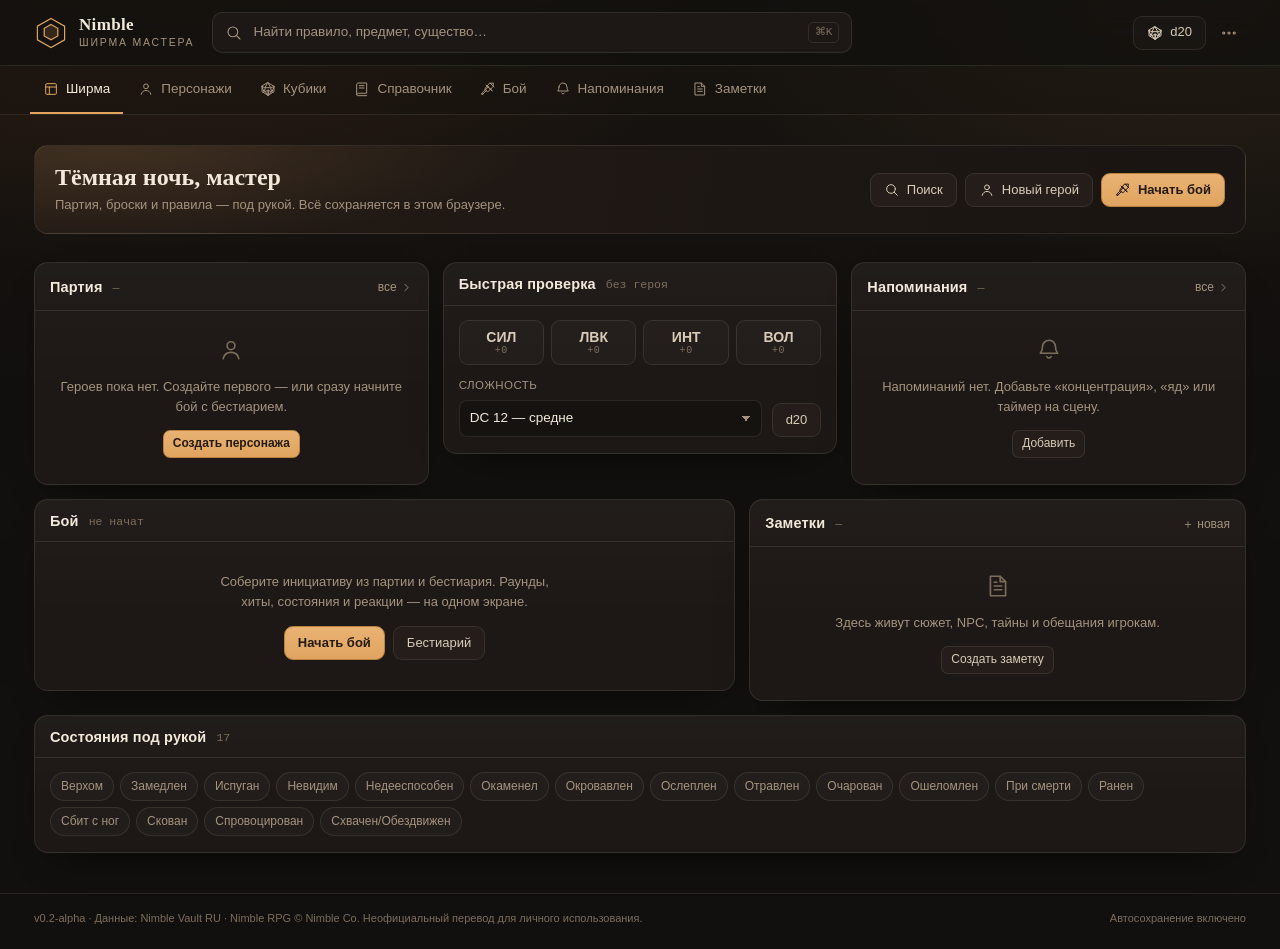
==== commit dca58861: "Новые функции: предыстория в конструкторе, свои существа и оружие, печатные карточки - Конструктор п" ====
--- a/Nimble-Shirma.html
+++ b/Nimble-Shirma.html
@@ -631,6 +631,24 @@
 /* ---------- Footer ---------- */
 .footer { display: flex; gap: 14px; justify-content: space-between; flex-wrap: wrap; padding: 16px clamp(14px, 3vw, 34px) 22px; border-top: 1px solid var(--line); color: var(--dim); font-size: 11px; }
 
+
+/* ---------- Print cards ---------- */
+.print-sheet { max-width: 560px; margin: 0 auto; padding: 18px 20px 20px; background: #fff; color: #16130f; border: 1px solid #000; border-radius: 12px; font-family: var(--serif); }
+.print-sheet .card-h { font-size: 26px; font-weight: 600; line-height: 1.1; margin: 0 0 4px; }
+.print-sheet .card-sub { font-size: 12px; letter-spacing: .04em; text-transform: uppercase; color: #6b5d4d; border-bottom: 2px solid #16130f; padding-bottom: 8px; margin-bottom: 12px; }
+.print-sheet .card-stats { display: grid; grid-template-columns: repeat(4, minmax(0,1fr)); gap: 8px; margin-bottom: 12px; }
+.print-sheet .card-stats > div { border: 1px solid #a9957c; border-radius: 8px; padding: 6px 8px; }
+.print-sheet .card-stats span { display: block; font-size: 10px; text-transform: uppercase; letter-spacing: .06em; color: #6b5d4d; }
+.print-sheet .card-stats b { font-size: 16px; font-family: var(--mono); }
+.print-sheet .card-sec { margin-top: 10px; }
+.print-sheet .card-sec h4 { font-size: 11px; letter-spacing: .1em; text-transform: uppercase; color: #6b5d4d; margin: 0 0 6px; }
+.print-sheet .card-sec p, .print-sheet .card-sec li { margin: 0 0 6px; font-size: 13.5px; line-height: 1.5; color: #1c1a17; }
+.print-sheet .card-sec b { font-weight: 700; }
+@media print {
+  .print-sheet { border:none; border-radius:0; max-width:none; padding:0; }
+  .print-sheet .card-stats > div { break-inside: avoid; }
+}
+
 /* ---------- Utility ---------- */
 .muted { color: var(--muted); }
 .dim { color: var(--dim); }
@@ -692,11 +710,20 @@
 }
 
 @media print {
-  body { background: #fff; color: #111; }
+  body { background: #fff; color: #111 !important; }
   body::before, .topbar, .tabs, .footer, .head-actions, .toasts { display: none !important; }
-  .view { max-width: none; padding: 0; }
+  .view, .drawer, .palette { display: none !important; }
   .card { border-color: #bbb; box-shadow: none; break-inside: avoid; background: #fff; }
   .page-title, .card-head h2, .entry h2 { color: #111; }
+  .modal-root { position: static; display: block !important; padding: 0; overflow: visible; }
+  .modal-scrim { display: none !important; }
+  .modal { position: static; width: 100%; max-width: none; max-height: none; overflow: visible; border: none; box-shadow: none; background: #fff; color: #111; }
+  .modal-head, .modal-foot, .print-actions, .drawer-close { display: none !important; }
+  .modal-body { padding: 18pt 18pt 24pt; color: #111; }
+  #cardPrint .kv { color: #111; }
+  #cardPrint h2, #cardPrint h3 { color: #111; }
+  #cardPrint .entry p, #cardPrint .entry .action, #cardPrint .entry a { color: #111; }
+  #cardPrint .muted, #cardPrint .dim, #cardPrint .hint { color:#333; }
 }
 </style>
 </head>
@@ -775,7 +802,7 @@
   <main class="view" id="view"></main>
 
   <footer class="footer">
-    <span>Данные: Nimble Vault RU · Nimble RPG © Nimble Co. Неофициальный перевод для личного использования.</span>
+    <span>v0.2-alpha · Данные: Nimble Vault RU · Nimble RPG © Nimble Co. Неофициальный перевод для личного использования.</span>
     <span id="saveState">Автосохранение включено</span>
   </footer>
 </div>
@@ -6433,7 +6460,9 @@
 
 function charSummary(ch) {
   const cls = classByName(ch.class);
-  return [ch.ancestry, ch.class, ch.level ? "ур. " + ch.level : "", cls?.hitDie].filter(Boolean).join(" · ");
+  const parts = [ch.ancestry, ch.class, ch.level ? "ур. " + ch.level : "", cls?.hitDie];
+  if (ch.background) parts.splice(1, 0, ch.background);
+  return parts.filter(Boolean).join(" · ");
 }
 
 function skillTotal(ch, skill) {
@@ -6499,7 +6528,16 @@
   DATA.classes.forEach((c) => idx.push({ type: "class", name: c.name, sub: "Хиты " + c.hp + " · " + c.hitDie, text: c.role, raw: c }));
   DATA.ancestries.forEach((a) => idx.push({ type: "ancestry", name: a.name, sub: a.size, text: a.trait, raw: a }));
   (DATA.backgrounds || []).forEach((b) => idx.push({ type: "background", name: b.name, sub: "Предыстория", text: b.text, raw: b }));
-  state.custom.forEach((c) => idx.push({ type: "custom", id: c.id, name: c.name, sub: c.sub || "своя запись", text: c.text || "", raw: c }));
+  state.custom.forEach((c) => {
+    if (c.kind === "monster") {
+      const raw = typeof parseCustomMonster === "function" ? parseCustomMonster(c) : c;
+      idx.push({ type: "monster", name: c.name, sub: "своё · ур. " + (c.lvl || "1") + (c.hp ? " · " + c.hp + " хит" : ""), text: c.text || "", raw });
+    } else if (c.kind === "weapon") {
+      idx.push({ type: "weapon", name: c.name, sub: "своё · " + (c.dice || "1d6"), text: ((c.props || []).join(", ")), raw: { id: c.id, name: c.name, dice: c.dice || "1d6", stat: c.stat || "", type: c.wtype || "", cost: c.cost || "", props: c.props || [], cat: "Своё оружие" } });
+    } else {
+      idx.push({ type: "custom", id: c.id, name: c.name, sub: c.sub || "своя запись", text: c.text || "", raw: c });
+    }
+  });
   REF_INDEX = idx;
   return idx;
 }
@@ -6909,7 +6947,7 @@
 
 function newWizard() {
   return {
-    step: 1, name: "", ancestry: "Человек", cls: "Охотник", level: 1,
+    step: 1, name: "", ancestry: "Человек", background: "", cls: "Охотник", level: 1,
     attrs: { STR: 2, DEX: 1, INT: 0, WIL: -2 },
     array: "balanced", skills: {}, armorKey: "", weapons: [], mana: 0, notes: ""
   };
@@ -6947,6 +6985,10 @@
       <div class="field"><label for="wizAncestry">Предок</label>
         <select id="wizAncestry">${DATA.ancestries.map((a) => `<option value="${esc(a.name)}"${a.name === wiz.ancestry ? " selected" : ""}>${esc(a.name)} · ${esc(a.size)}</option>`).join("")}</select>
         <p class="hint">${esc((DATA.ancestries.find((a) => a.name === wiz.ancestry) || {}).trait || "")}</p>
+      </div>
+      <div class="field"><label for="wizBackground">Предыстория</label>
+        <select id="wizBackground"><option value="">Без предыстории</option>${(DATA.backgrounds || []).map((b) => `<option value="${esc(b.name)}"${b.name === wiz.background ? " selected" : ""}>${esc(b.name)}</option>`).join("")}</select>
+        <p class="hint">${esc(wiz.background ? ((DATA.backgrounds || []).find((b) => b.name === wiz.background) || {}).text || "" : "Что герой оставил позади — и почему он в пути.")}</p>
       </div>
       <div class="field"><span class="field-label">Класс</span>
         <div class="pick-grid">${DATA.classes.map((c) => `<button type="button" class="pick ${c.name === wiz.cls ? "is-active" : ""}" data-act="wiz-class" data-name="${esc(c.name)}">
@@ -7005,7 +7047,7 @@
       <div class="roll-result" style="margin-top:0">
         <div class="kv" style="display:grid;grid-template-columns:120px 1fr;gap:4px 12px;font-size:13px">
           <span class="dim">Имя</span><span>${esc(wiz.name || "—")}</span>
-          <span class="dim">Кто</span><span>${esc(wiz.ancestry)} · ${esc(wiz.cls)} · ур. ${wiz.level}</span>
+          <span class="dim">Кто</span><span>${esc(wiz.ancestry)} · ${esc(wiz.cls)} · ур. ${wiz.level}${wiz.background ? " · " + esc(wiz.background) : ""}</span>
           <span class="dim">Атрибуты</span><span class="mono">${STAT_IDS.map((k) => STAT_SHORT[k] + " " + (wiz.attrs[k] >= 0 ? "+" : "") + wiz.attrs[k]).join(" · ")}</span>
           <span class="dim">Хиты / броня</span><span>${hp} хитов · ${armorLabelByKey(wiz.armorKey) || "без брони"}</span>
           <span class="dim">Навыки</span><span>${Object.entries(wiz.skills).filter(([, v]) => v).map(([k, v]) => k + " +" + v).join(", ") || "—"}</span>
@@ -7099,6 +7141,7 @@
   const name = $("#wizName"); if (name) wiz.name = name.value.trim();
   const lvl = $("#wizLevel"); if (lvl) wiz.level = clamp(Number(lvl.value) || 1, 1, 20);
   const anc = $("#wizAncestry"); if (anc) wiz.ancestry = anc.value;
+  const bg = $("#wizBackground"); if (bg) wiz.background = bg.value;
   const hp = $("#wizHp"); if (hp) wiz.hp = Math.max(1, Number(hp.value) || 1);
   const mana = $("#wizMana"); if (mana) wiz.mana = Math.max(0, Number(mana.value) || 0);
   const armor = $("#wizArmor"); if (armor) wiz.armorKey = armor.value;
@@ -7110,7 +7153,7 @@
   const armor = wiz.armorKey && wiz.armorKey !== "custom" ? DATA.armor.find((a) => a.name === wiz.armorKey) : null;
   const ch = {
     id: uid(), name: wiz.name.trim() || "Безымянный герой",
-    ancestry: wiz.ancestry, class: wiz.cls, level: clamp(Number(wiz.level) || 1, 1, 20),
+    ancestry: wiz.ancestry, background: wiz.background || "", class: wiz.cls, level: clamp(Number(wiz.level) || 1, 1, 20),
     str: Number(wiz.attrs.STR) || 0, dex: Number(wiz.attrs.DEX) || 0, int: Number(wiz.attrs.INT) || 0, wil: Number(wiz.attrs.WIL) || 0,
     skills: { ...wiz.skills },
     hp: Number(wiz.hp) || suggestedHp(wiz.cls, wiz.level),
@@ -7158,6 +7201,9 @@
       <div class="field grow"><label for="sheetName">Имя</label><input id="sheetName" type="text" value="${esc(ch.name)}" data-char="name"></div>
       <div class="field" style="flex:0 1 90px"><label for="sheetLevel">Уровень</label><input id="sheetLevel" type="number" min="1" max="20" value="${ch.level || 1}" data-char="level"></div>
       <div class="field" style="flex:0 1 130px"><label for="sheetClass">Класс</label><select id="sheetClass" data-char="class">${DATA.classes.map((c) => `<option${c.name === ch.class ? " selected" : ""}>${esc(c.name)}</option>`).join("")}</select></div>
+      <div class="field" style="flex:1 1 150px"><label for="sheetBackground">Предыстория</label>
+        <select id="sheetBackground" data-char="background"><option value="">Без предыстории</option>${(DATA.backgrounds || []).map((b) => `<option${b.name === ch.background ? " selected" : ""}>${esc(b.name)}</option>`).join("")}</select>
+      </div>
     </div>
     <div class="sheet-grid">
       <div>
@@ -7488,6 +7534,76 @@
   if (e) openDrawer(`<div class="entry">${entryHTML(e)}</div>`);
 });
 
+
+/* Рендер монстра и оружия (общие для библиотеки и своих записей) */
+function monsterBodyHTML(r) {
+  const tag = (t, c = "") => `<span class="tag ${c}">${esc(t)}</span>`;
+  const armorTxt = r.armor === "medium" ? "Средняя" : r.armor === "heavy" ? "Тяжёлая" : "Нет";
+  return `<div class="statline">${tag("Уровень " + (r.lvl || "—"), "amber")}${r.hp ? tag(r.hp + " хитов", "green") : tag("Миньон", "red")}${tag(r.size || "")}${tag("Броня: " + armorTxt, "blue")}${tag("Скорость " + (r.speed || 6) + (r.mode ? " (" + r.mode + ")" : ""))}${r.kind ? tag(r.kind) : ""}</div>
+    <div class="row" style="margin-bottom:10px">
+      <button class="btn btn-sm btn-primary" type="button" data-act="ref-monster" data-name="${esc(r.name)}">В бой</button>
+      <button class="btn btn-sm" type="button" data-act="ref-card" data-type="monster" data-name="${esc(r.name)}">Карточка</button>
+      <button class="btn btn-sm" type="button" data-act="ref-monster-group" data-name="${esc(r.name)}" data-n="3">×3</button>
+      ${r.id ? `<button class="btn btn-sm" type="button" data-act="custom-edit" data-id="${esc(r.id)}">Изменить</button>` : ""}
+      ${r.id ? `<button class="btn btn-sm btn-danger" type="button" data-act="custom-delete" data-id="${esc(r.id)}">Удалить</button>` : ""}
+    </div>
+    <h3>Действия</h3>
+    ${(r.actions || []).length ? r.actions.map((a) => `<div class="action"><b>${esc(a.n)}.</b> <span class="d">${esc(a.d)}</span></div>`).join("") : `<p class="hint">Особых атак нет — действует по правилам миньонов.</p>`}
+    ${(r.special || []).length ? `<h3>Особенности</h3>${r.special.map((a) => `<div class="action"><b>${esc(a.n)}.</b> <span class="d">${esc(a.d)}</span></div>`).join("")}` : ""}
+    <p class="hint mt-12">${r.armor === "medium" ? "Средняя броня: игнорирует все модификаторы урона, считает только кости." : r.armor === "heavy" ? "Тяжёлая броня: берёт половину суммы костей урона (вверх)." : "Без брони: получает урон целиком."}</p>`;
+}
+function weaponBodyHTML(r) {
+  const tag = (t, c = "") => `<span class="tag ${c}">${esc(t)}</span>`;
+  const stat = r.stat ? "+" + esc(r.stat) : "";
+  return `<div class="statline">${r.cat ? tag(r.cat) : ""}${r.cost ? tag(r.cost) : ""}${tag(r.dice + (r.stat ? "+" + r.stat : "") + " " + (r.type || ""), "amber")}</div>
+    <dl class="kv"><dt>Урон</dt><dd>${esc(r.dice)}${stat} ${esc(r.type || "")}</dd>
+    ${r.cost ? `<dt>Стоимость</dt><dd>${esc(r.cost)}</dd>` : ""}
+    <dt>Свойства</dt><dd>${(r.props || []).map(esc).join(", ") || "—"}</dd></dl>
+    <div class="row mt-12"><button class="btn btn-sm" type="button" data-act="ref-roll" data-formula="${esc(r.dice)}" data-label="${esc(r.name)}">Бросок урона</button>
+    <button class="btn btn-sm" type="button" data-act="ref-attack" data-formula="${esc(r.dice + (r.stat ? "+" + r.stat : ""))}" data-label="${esc(r.name)}">Как атаку</button>${r.id ? `<button class="btn btn-sm" type="button" data-act="custom-edit" data-id="${esc(r.id)}">Изменить</button>` : ""}${r.id ? `<button class="btn btn-sm btn-danger" type="button" data-act="custom-delete" data-id="${esc(r.id)}">Удалить</button>` : ""}</div>
+    ${(r.props || []).length ? `<h3>Свойства оружия</h3>${r.props.map((p) => { const prop = DATA.weaponProps.find((x) => p.toLowerCase().startsWith(x.name.toLowerCase().slice(0, 4))); return `<p><b>${esc(p)}.</b> ${prop ? esc(prop.desc) : ""}</p>`; }).join("")}` : ""}`;
+}
+
+function monsterCardHTML(r) {
+  const armorTxt = r.armor === "medium" ? "Средняя" : r.armor === "heavy" ? "Тяжёлая" : "Нет";
+  return `<div class="print-sheet" id="cardPrint">
+    <div class="card-h">${esc(r.name)}</div>
+    <div class="card-sub">Существо · уровень ${esc(r.lvl || "—")} · ${esc(r.size || "")}</div>
+    <div class="card-stats">
+      <div><span>Хиты</span><b>${r.hp ? r.hp : "миньон"}</b></div>
+      <div><span>Броня</span><b>${armorTxt}</b></div>
+      <div><span>Скорость</span><b>${esc(r.speed || "6")}</b></div>
+      <div><span>Группа</span><b>${esc(r.kind || "—")}</b></div>
+    </div>
+    ${(r.actions || []).length ? `<div class="card-sec"><h4>Действия</h4>${r.actions.map((a) => `<p><b>${esc(a.n)}.</b> ${esc(a.d)}</p>`).join("")}</div>` : ""}
+    ${(r.special || []).length ? `<div class="card-sec"><h4>Особенности</h4>${r.special.map((a) => `<p><b>${esc(a.n)}.</b> ${esc(a.d)}</p>`).join("")}</div>` : ""}
+  </div>`;
+}
+function spellCardHTML(r) {
+  return `<div class="print-sheet" id="cardPrint">
+    <div class="card-h">${esc(r.name)}</div>
+    <div class="card-sub">Заклинание · ${esc(r.school)} · ${r.tier ? "тир " + r.tier : "заговор"}</div>
+    <div class="card-stats">
+      <div><span>Применение</span><b>${esc(r.cast || "—")}</b></div>
+      <div><span>Цель</span><b>${esc(r.target || "—")}</b></div>
+    </div>
+    <div class="card-sec"><p>${esc(r.text).replace(/\n/g, "<br>")}</p></div>
+  </div>`;
+}
+reg("ref-card", (btn) => {
+  const e = findRef(btn.dataset.type, btn.dataset.name);
+  if (!e) return;
+  const r = e.raw || {};
+  const card = e.type === "spell" ? spellCardHTML(r) : monsterCardHTML(r);
+  openModal({
+    title: "Карточка",
+    body: card + `<div class="row print-actions mt-16"><button class="btn btn-primary" type="button" data-act="card-print">Печатать</button>
+      <span class="small dim">Закройте окно печати, чтобы вернуться</span></div>`
+  });
+});
+reg("card-print", () => { try { window.print(); } catch (e) { toast("Печать недоступна", "warn"); } });
+/* --- */
+
 /* ---------------- Entry rendering ---------------- */
 function entryHTML(e) {
   const r = e.raw || {};
@@ -7500,23 +7616,7 @@
   } else if (e.type === "condition") {
     body = `<p>${esc(r.desc || e.text).replace(/\n/g, "<br>")}</p>`;
   } else if (e.type === "weapon") {
-    body = `${tag(r.cat)}${tag(r.cost)}${tag(r.dice + "+" + r.stat + " " + r.type, "amber")}</div>
-      <dl class="kv"><dt>Урон</dt><dd>${esc(r.dice)}${r.stat ? "+" + esc(r.stat) : ""} ${esc(r.type)}</dd>
-      <dt>Стоимость</dt><dd>${esc(r.cost)}</dd>
-      <dt>Свойства</dt><dd>${(r.props || []).map(esc).join(", ") || "—"}</dd></dl>
-      <div class="row mt-12"><button class="btn btn-sm" type="button" data-act="ref-roll" data-formula="${esc(r.dice)}" data-label="${esc(r.name)}">Бросить d${esc(r.dice.replace(/^\d*d/, ""))}</button>
-      <button class="btn btn-sm" type="button" data-act="ref-attack" data-formula="${esc(r.dice + "+" + r.stat)}" data-label="${esc(r.name)}">Атака с ${STAT_SHORT[r.stat] || r.stat}</button></div>
-      ${r.props && r.props.length ? `<h3>Свойства</h3>${r.props.map((p) => {
-        const prop = DATA.weaponProps.find((x) => p.toLowerCase().includes(x.name.toLowerCase().slice(0, 4)));
-        return `<p><b>${esc(p)}.</b> ${prop ? esc(prop.desc) : ""}</p>`;
-      }).join("")}` : ""}`;
-    body = `<div class="statline">${tag(r.cat)}${tag(r.cost)}${tag(r.dice + "+" + r.stat + " " + r.type, "amber")}</div>
-      <dl class="kv"><dt>Урон</dt><dd>${esc(r.dice)}${r.stat ? "+" + esc(r.stat) : ""} ${esc(r.type)}</dd>
-      <dt>Стоимость</dt><dd>${esc(r.cost)}</dd>
-      <dt>Свойства</dt><dd>${(r.props || []).map(esc).join(", ") || "—"}</dd></dl>
-      <div class="row mt-12"><button class="btn btn-sm" type="button" data-act="ref-roll" data-formula="${esc(r.dice)}" data-label="${esc(r.name)}">Бросок урона</button>
-      <button class="btn btn-sm" type="button" data-act="ref-attack" data-formula="${esc(r.dice + (r.stat ? "+" + r.stat : ""))}" data-label="${esc(r.name)}">Как атаку</button></div>
-      ${(r.props || []).length ? `<h3>Свойства оружия</h3>${r.props.map((p) => { const prop = DATA.weaponProps.find((x) => p.toLowerCase().startsWith(x.name.toLowerCase().slice(0, 4))); return `<p><b>${esc(p)}.</b> ${prop ? esc(prop.desc) : ""}</p>`; }).join("")}` : ""}`;
+    body = weaponBodyHTML(r);
   } else if (e.type === "armor") {
     body = `<div class="statline">${tag(r.cat)}${tag("Броня " + r.armor, "blue")}${tag(r.cost)}</div>
       <dl class="kv"><dt>Броня</dt><dd>${esc(r.armor)}</dd><dt>Категория</dt><dd>${esc(r.cat)}</dd>
@@ -7527,16 +7627,7 @@
   } else if (e.type === "magic") {
     body = `<div class="statline">${tag(r.rarity || "магия", "violet")}</div><p>${esc(r.desc).replace(/\n/g, "<br>")}</p>`;
   } else if (e.type === "monster") {
-    const armorTxt = r.armor === "medium" ? "Средняя" : r.armor === "heavy" ? "Тяжёлая" : "Нет";
-    body = `<div class="statline">${tag("Уровень " + r.lvl, "amber")}${r.hp ? tag(r.hp + " хитов", "green") : tag("Миньон", "red")}${tag(r.size)}${tag("Броня: " + armorTxt, "blue")}${tag("Скорость " + r.speed + " (" + r.mode + ")")}${tag(r.kind)}</div>
-      <div class="row" style="margin-bottom:10px">
-        <button class="btn btn-sm btn-primary" type="button" data-act="ref-monster" data-name="${esc(r.name)}">Добавить в бой</button>
-        <button class="btn btn-sm" type="button" data-act="ref-monster-group" data-name="${esc(r.name)}" data-n="3">×3 миньона</button>
-      </div>
-      <h3>Действия</h3>
-      ${(r.actions || []).length ? r.actions.map((a) => `<div class="action"><b>${esc(a.n)}.</b> <span class="d">${esc(a.d)}</span></div>`).join("") : `<p class="hint">Особых атак нет — действует по правилам миньонов.</p>`}
-      ${(r.special || []).length ? `<h3>Особенности</h3>${r.special.map((a) => `<div class="action"><b>${esc(a.n)}.</b> <span class="d">${esc(a.d)}</span></div>`).join("")}` : ""}
-      <p class="hint mt-12">${r.armor === "medium" ? "Средняя броня: игнорирует все модификаторы урона, считает только кости." : r.armor === "heavy" ? "Тяжёлая броня: берёт половину суммы костей урона (вверх)." : "Без брони: получает урон целиком."}</p>`;
+    body = monsterBodyHTML(r);
   } else if (e.type === "spell") {
     const dmg = (r.text.match(/(\d*d\d+|\d+)/i) || [])[0];
     body = `<div class="statline">${tag(r.school, "violet")}${tag(r.tier ? "Тир " + r.tier : "Кантрип", "amber")}${tag(r.cast)}${r.target ? tag(r.target) : ""}</div>
@@ -7545,6 +7636,7 @@
         <button class="btn btn-sm" type="button" data-act="ref-roll" data-formula="d20" data-label="${esc(r.name)}">d20</button>
         ${/\d*d\d+/.test(r.text) ? `<button class="btn btn-sm" type="button" data-act="ref-roll" data-formula="${esc((r.text.match(/\d*d\d+(?:\+\d+)?/) || [""])[0] || "1d6")}" data-label="${esc(r.name)}">Бросок урона</button>` : ""}
         <button class="btn btn-sm" type="button" data-act="ref-copy" data-text="${esc(r.name + ". " + r.text)}">Копировать</button>
+        <button class="btn btn-sm" type="button" data-act="ref-card" data-type="spell" data-name="${esc(r.name)}">Карточка</button>
       </div>`;
   } else if (e.type === "class") {
     body = `<div class="statline">${tag(r.hp + " хитов", "green")}${tag("Кость " + r.hitDie)}${tag("KEY: " + r.key.map((k) => STAT_SHORT[k]).join("/"), "amber")}${tag(r.armor.join(", ") || "без брони")}</div>
@@ -7557,10 +7649,16 @@
   } else if (e.type === "background") {
     body = `<div class="statline">${tag("Предыстория", "violet")}</div><p>${esc(r.text).replace(/\n/g, "<br>")}</p>`;
   } else if (e.type === "custom") {
-    body = `<div class="statline">${tag("Своя запись", "violet")}${r.sub ? tag(r.sub) : ""}</div>
+    if (r.kind === "monster") {
+      body = monsterBodyHTML(r);
+    } else if (r.kind === "weapon") {
+      body = weaponBodyHTML(r);
+    } else {
+      body = `<div class="statline">${tag("Своя запись", "violet")}${r.sub ? tag(r.sub) : ""}</div>
       <p>${esc(r.text || "").replace(/\n/g, "<br>")}</p>
       <div class="row mt-12"><button class="btn btn-sm" type="button" data-act="custom-edit" data-id="${esc(r.id)}">Изменить</button>
       <button class="btn btn-sm btn-danger" type="button" data-act="custom-delete" data-id="${esc(r.id)}">Удалить</button></div>`;
+    }
   }
   return head + "</div>" + body;
 }
@@ -7587,31 +7685,90 @@
 reg("custom-edit", (btn) => customEditor(btn.dataset.id));
 function customEditor(id) {
   const item = id ? state.custom.find((c) => c.id === id) : null;
+  const kind = item?.kind || "text";
+  const act = (k) => `<button class="chip ${kind === k ? "is-active" : ""}" type="button" data-act="custom-kind" data-kind="${k}">${k === "text" ? "Текст" : k === "monster" ? "Существо" : "Оружие"}</button>`;
   openModal({
     title: item ? "Изменить запись" : "Своя запись",
     body: `<div class="stack">
-      <div class="field"><label for="cuName">Название</label><input id="cuName" type="text" value="${esc(item?.name || "")}" placeholder="Например, «Долг крови»"></div>
-      <div class="field"><label for="cuSub">Подзаголовок</label><input id="cuSub" type="text" value="${esc(item?.sub || "")}" placeholder="Правило, NPC, место, предмет…"></div>
-      <div class="field"><label for="cuText">Текст</label><textarea id="cuText" rows="7" placeholder="Что нужно помнить за столом">${esc(item?.text || "")}</textarea></div>
+      <div class="field"><label for="cuName">Название</label><input id="cuName" type="text" value="${esc(item?.name || "")}" placeholder="Например, «Долг крови», «Гоблин-вожак», «Кинжал возмездия»"></div>
+      <div class="field"><span class="field-label">Тип записи</span><div class="chips">${act("text")}${act("monster")}${act("weapon")}</div></div>
+      <div class="field" data-cufield="sub" style="${kind === "text" ? "" : "display:none"}"><label for="cuSub">Подзаголовок</label><input id="cuSub" type="text" value="${esc(item?.sub || "")}" placeholder="Правило, NPC, место, предмет…"></div>
+      <div class="field" data-cufield="text" style="${kind === "text" || kind === "monster" ? "" : "display:none"}"><label for="cuText">${kind === "monster" ? "Описание и действия" : "Текст"}</label><textarea id="cuText" rows="6" placeholder="${kind === "monster" ? "Каждое действие с новой строки: Название: описание (урон по правилам Nimble, например 1к6+2)" : "Что нужно помнить за столом"}">${esc(item?.text || "")}</textarea></div>
+
+      <div data-cufield="monster-fields" style="${kind === "monster" ? "" : "display:none"}">
+        <div class="field-row">
+          <div class="field"><label for="cuLvl">Уровень</label><input id="cuLvl" type="text" value="${esc(item?.lvl || "1")}" placeholder="1, 1/3, 4…"></div>
+          <div class="field"><label for="cuHp">Хиты</label><input id="cuHp" type="number" min="1" value="${item?.hp || 10}"></div>
+          <div class="field"><label for="cuSpeed">Скорость</label><input id="cuSpeed" type="number" min="0" value="${item?.speed || 6}"></div>
+          <div class="field"><label for="cuSize">Размер</label><select id="cuSize">${["Крошечный","Маленький","Средний","Большой","Огромный","Исполинский"].map((x) => `<option${(item?.size || "Средний") === x ? " selected" : ""}>${x}</option>`).join("")}</select></div>
+        </div>
+        <div class="field-row">
+          <div class="field"><label for="cuArmor">Броня</label><select id="cuArmor"><option value="none"${(item?.armor || "none") === "none" ? " selected" : ""}>Нет</option><option value="medium"${item?.armor === "medium" ? " selected" : ""}>Средняя</option><option value="heavy"${item?.armor === "heavy" ? " selected" : ""}>Тяжёлая</option></select></div>
+          <div class="field"><label for="cuKind">Группа</label><input id="cuKind" type="text" value="${esc(item?.kind || "")}" placeholder="Гоблины, Легендарные…"></div>
+        </div>
+      </div>
+
+      <div data-cufield="weapon-fields" style="${kind === "weapon" ? "" : "display:none"}">
+        <div class="field-row">
+          <div class="field"><label for="cuDice">Кость урона</label><input id="cuDice" type="text" value="${esc(item?.dice || "1d6")}" placeholder="1d6, 2d8, 1d10…"></div>
+          <div class="field"><label for="cuStat">Характеристика</label><select id="cuStat"><option value="">—</option><option value="STR"${item?.stat === "STR" ? " selected" : ""}>СИЛ</option><option value="DEX"${item?.stat === "DEX" ? " selected" : ""}>ЛВК</option></select></div>
+          <div class="field"><label for="cuWtype">Тип урона</label><input id="cuWtype" type="text" value="${esc(item?.wtype || "Колющий")}" placeholder="Колющий, Рубящий…"></div>
+          <div class="field"><label for="cuCost">Цена</label><input id="cuCost" type="text" value="${esc(item?.cost || "")}" placeholder="10 зм"></div>
+        </div>
+        <div class="field"><label for="cuProps">Свойства</label><input id="cuProps" type="text" value="${esc((item?.props || []).join(", "))}" placeholder="Лёгкое, Метательное 4"></div>
+      </div>
     </div>`,
-    footer: `<button class="btn" type="button" data-close-modal>Отмена</button><span class="spacer"></span><button class="btn btn-primary" type="button" data-act="custom-save" data-id="${item ? item.id : ""}">Сохранить</button>`
+    footer: `<button class="btn" type="button" data-close-modal>Отмена</button><span class="spacer"></span><button class="btn btn-primary" type="button" data-act="custom-save" data-id="${item ? item.id : ""}" data-kind="${kind}">Сохранить</button>`
   });
 }
+let customKind = "text";
+reg("custom-kind", (btn) => {
+  customKind = btn.dataset.kind;
+  $$("[data-act='custom-kind']").forEach((b) => b.classList.toggle("is-active", b.dataset.kind === customKind));
+  $$("[data-cufield]").forEach((el) => {
+    const show = customKind === "monster" ? el.dataset.cufield === "monster-fields" || el.dataset.cufield === "text"
+      : customKind === "weapon" ? el.dataset.cufield === "weapon-fields"
+      : el.dataset.cufield === "sub" || el.dataset.cufield === "text";
+    el.style.display = show ? "" : "none";
+  });
+  const lbl = $("[data-cufield='text'] label");
+  if (lbl) lbl.textContent = customKind === "monster" ? "Описание и действия" : "Текст";
+  const text = $("#cuText");
+  if (text) text.placeholder = customKind === "monster" ? "Каждое действие с новой строки: Название: описание (например, 1к6+2)" : "Что нужно помнить за столом";
+  const saveBtn = $("[data-act='custom-save']");
+  if (saveBtn) saveBtn.dataset.kind = customKind;
+});
 reg("custom-save", (btn) => {
   const name = $("#cuName")?.value.trim();
+  const kind = btn.dataset.kind || "text";
+  if (!name) { toast("Нужно название", "warn"); return; }
   const sub = $("#cuSub")?.value.trim();
   const text = $("#cuText")?.value.trim();
-  if (!name) { toast("Нужно название", "warn"); return; }
   const id = btn.dataset.id;
+  const rec = { name, kind, sub, text };
+  if (kind === "monster") {
+    rec.lvl = $("#cuLvl")?.value.trim() || "1";
+    rec.hp = Math.max(1, Number($("#cuHp")?.value) || 1);
+    rec.speed = Math.max(0, Number($("#cuSpeed")?.value) || 6);
+    rec.size = $("#cuSize")?.value || "Средний";
+    rec.armor = $("#cuArmor")?.value || "none";
+    rec.group = $("#cuKind")?.value.trim() || "";
+  } else if (kind === "weapon") {
+    rec.dice = $("#cuDice")?.value.trim() || "1d6";
+    rec.stat = $("#cuStat")?.value || "";
+    rec.wtype = $("#cuWtype")?.value.trim() || "";
+    rec.cost = $("#cuCost")?.value.trim() || "";
+    rec.props = ($("#cuProps")?.value || "").split(",").map((x) => x.trim()).filter(Boolean);
+  }
   if (id) {
     const item = state.custom.find((c) => c.id === id);
-    if (item) { item.name = name; item.sub = sub; item.text = text; }
+    if (item) Object.keys(rec).forEach((k) => { item[k] = rec[k]; });
   } else {
-    state.custom.push({ id: uid(), name, sub, text });
+    state.custom.push({ id: uid(), ...rec });
   }
   rebuildRefIndex(); save(); closeModal();
-  state.ui.refType = "custom";
-  state.ui.refSel = "custom:" + name;
+  state.ui.refType = kind === "monster" ? "monster" : kind === "weapon" ? "weapon" : "custom";
+  state.ui.refSel = (kind === "monster" ? "monster:" : kind === "weapon" ? "weapon:" : "custom:") + name;
   render();
   toast("Запись сохранена");
 });
@@ -7705,6 +7862,26 @@
 }
 </script>
 <script>/* ================= Трекер боя ================= */
+
+function parseCustomMonster(rec) {
+  const actions = (rec.text || "").split(/\n+/).map((l) => l.trim()).filter(Boolean).map((l) => {
+    const m = l.match(/^(.+?):(.*)$/);
+    return m ? { n: m[1].trim().rstrip("."), d: m[2].trim() } : { n: "Действие", d: l };
+  });
+  return {
+    id: rec.id, name: rec.name, lvl: rec.lvl || "1", hp: rec.hp || 1,
+    armor: rec.armor || "none", speed: rec.speed || 6, mode: "ходьба",
+    size: rec.size || "Средний", minion: false, kind: rec.group || "Свои существа",
+    actions, special: []
+  };
+}
+function findMonsterAny(name) {
+  const lib = DATA.monsters.find((m) => m.name === name);
+  if (lib) return lib;
+  const custom = (state.custom || []).find((c) => c.kind === "monster" && c.name === name);
+  return custom ? parseCustomMonster(custom) : null;
+}
+
 function addCharToCombat(ch, init) {
   if (state.combat.combatants.some((c) => c.charId === ch.id)) {
     toast("Этот герой уже в бою", "warn");
@@ -8041,13 +8218,13 @@
   save(); render();
 });
 reg("ref-monster", (btn) => {
-  const m = DATA.monsters.find((x) => x.name === btn.dataset.name);
+  const m = findMonsterAny(btn.dataset.name);
   if (!m) return;
   addMonsterToCombat(m, 1);
   toast("В бою: " + esc(m.name));
 });
 reg("ref-monster-group", (btn) => {
-  const m = DATA.monsters.find((x) => x.name === btn.dataset.name);
+  const m = findMonsterAny(btn.dataset.name);
   if (!m) return;
   addMonsterToCombat(m, Number(btn.dataset.n) || 3);
   toast(`В бою: ${esc(m.name)} ×${btn.dataset.n}`);
